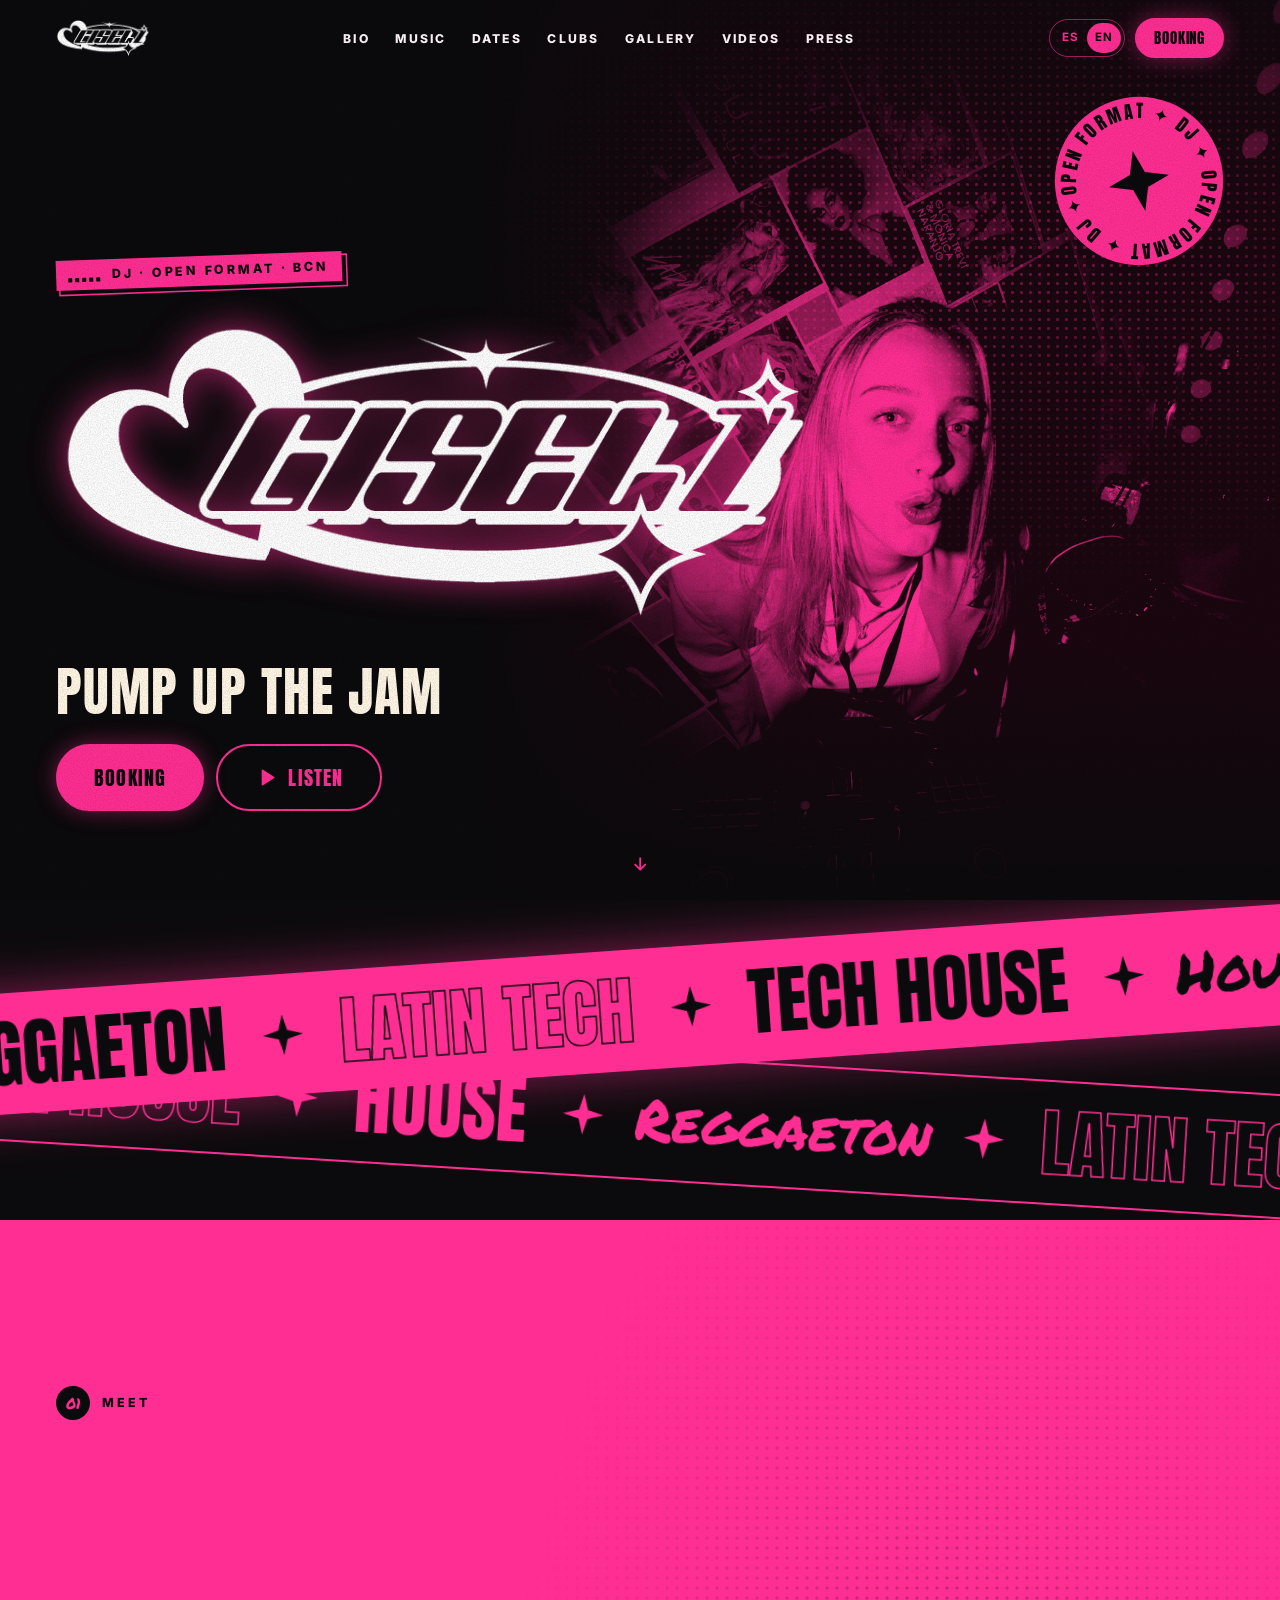
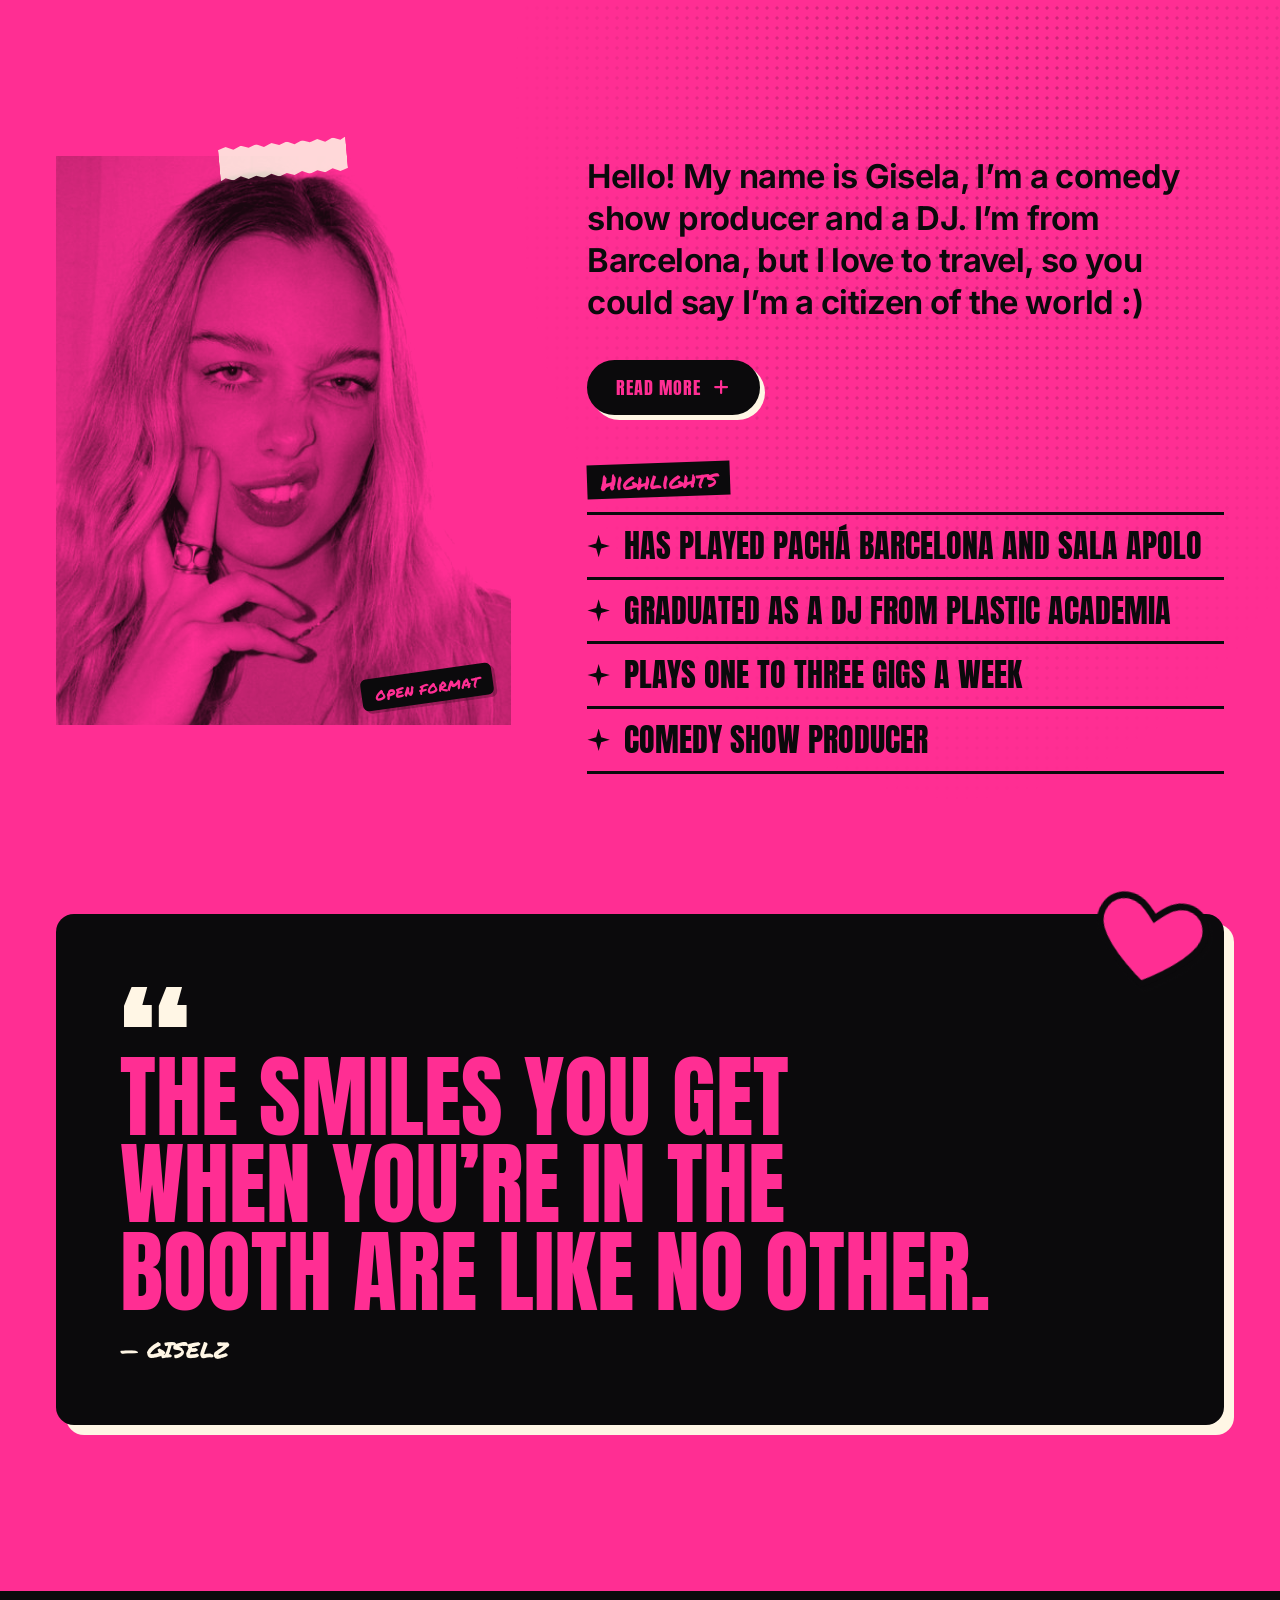
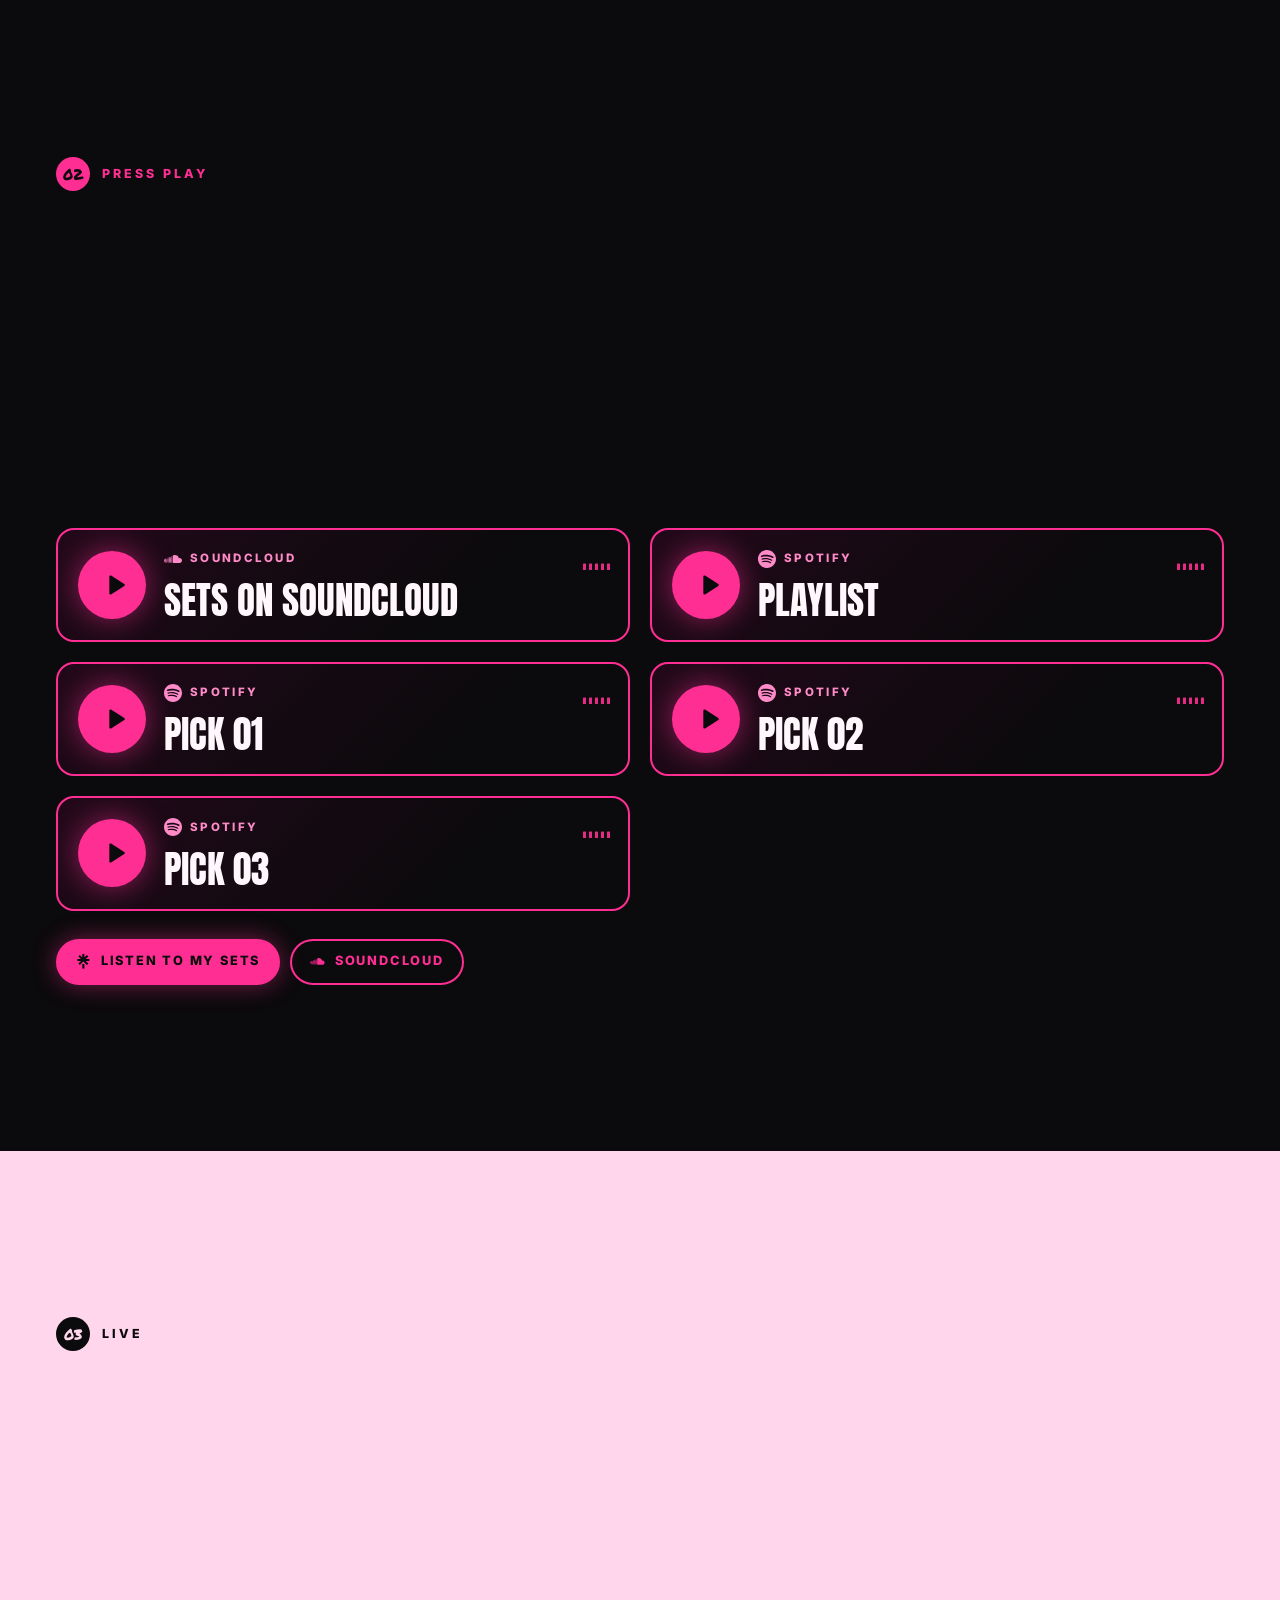
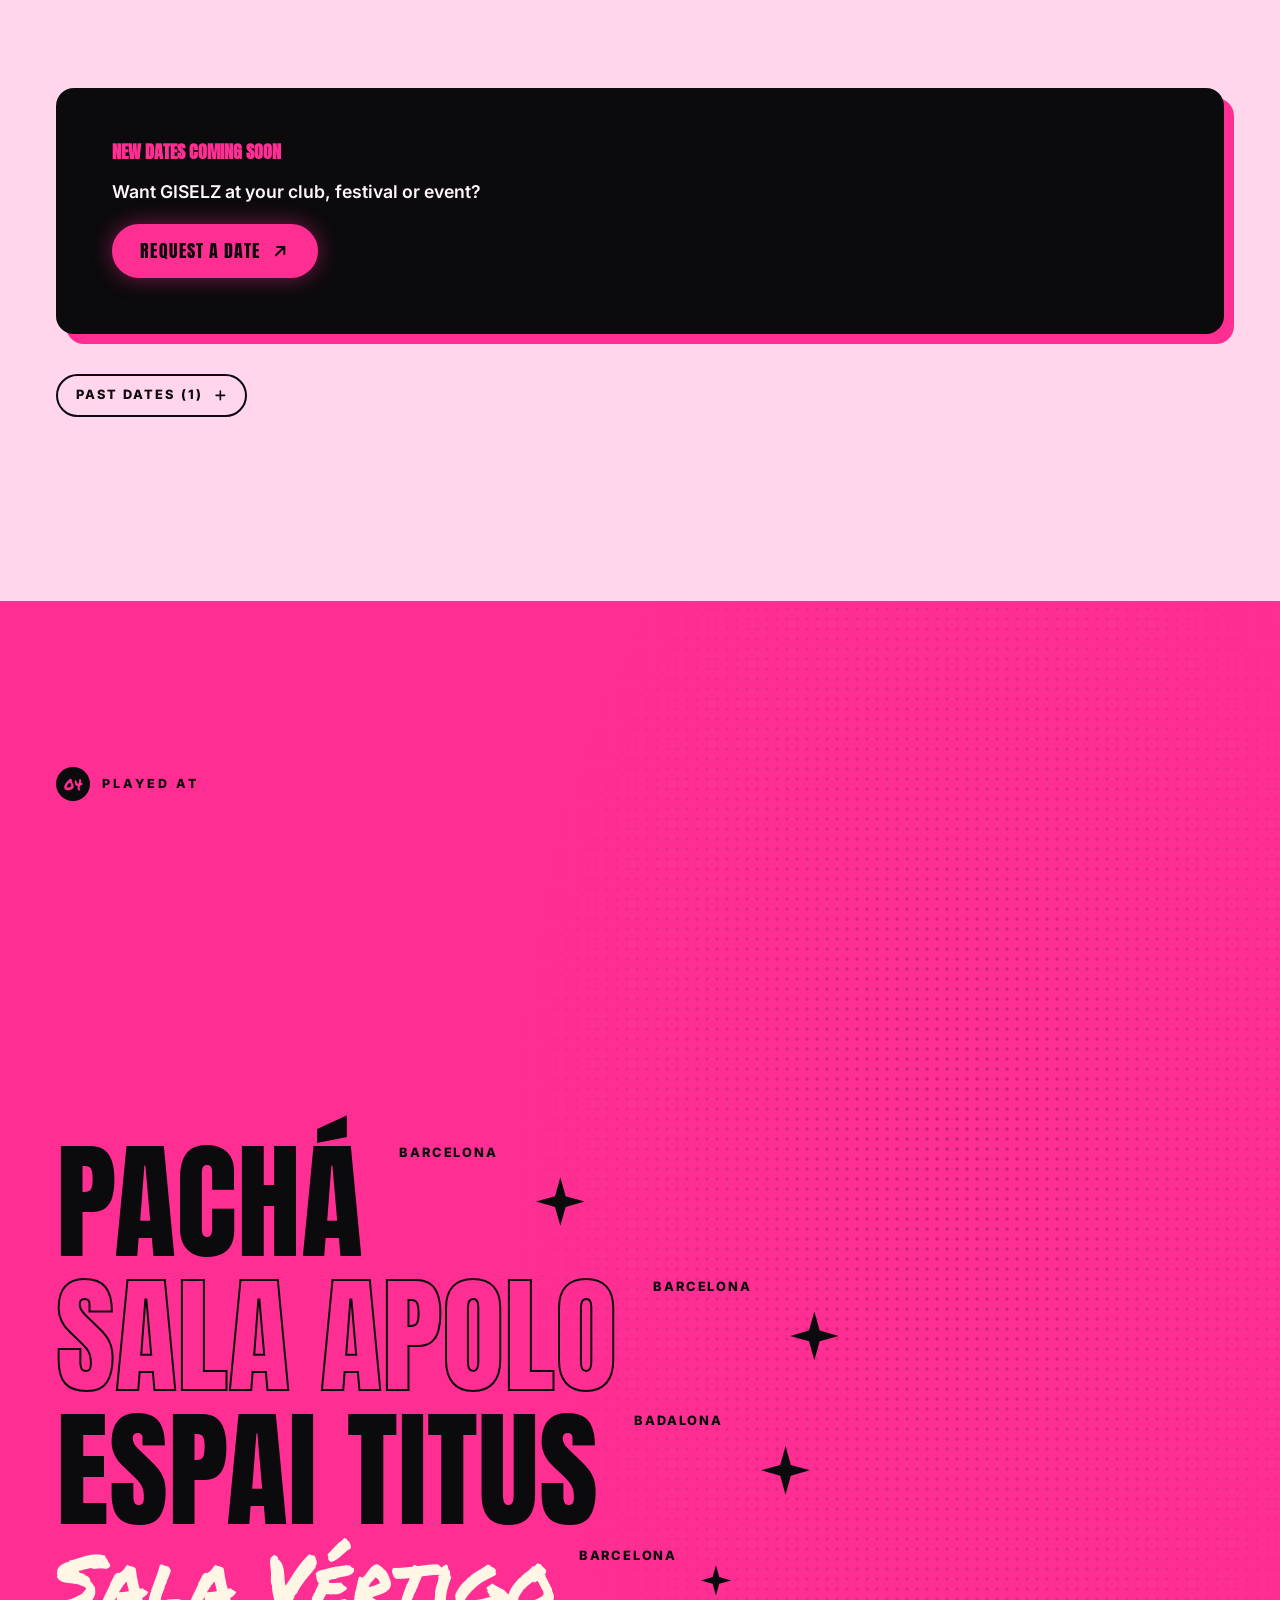
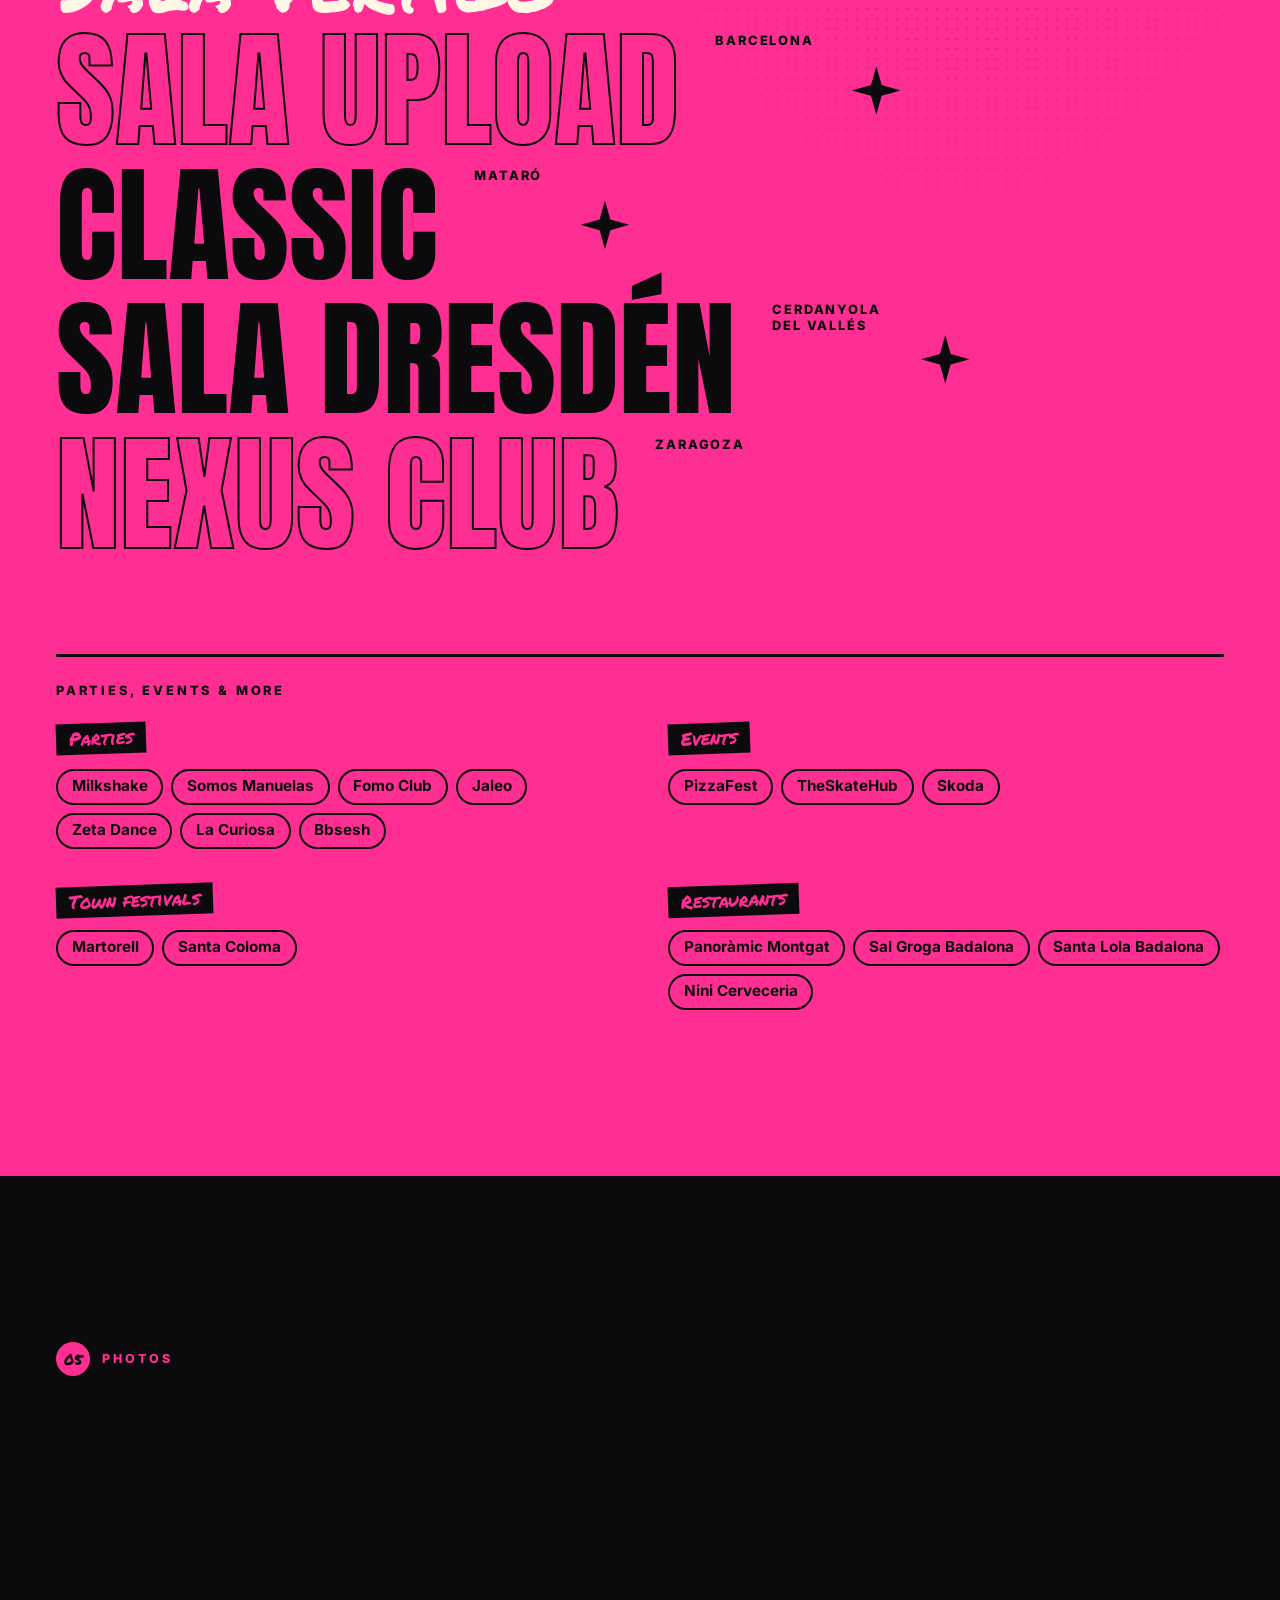
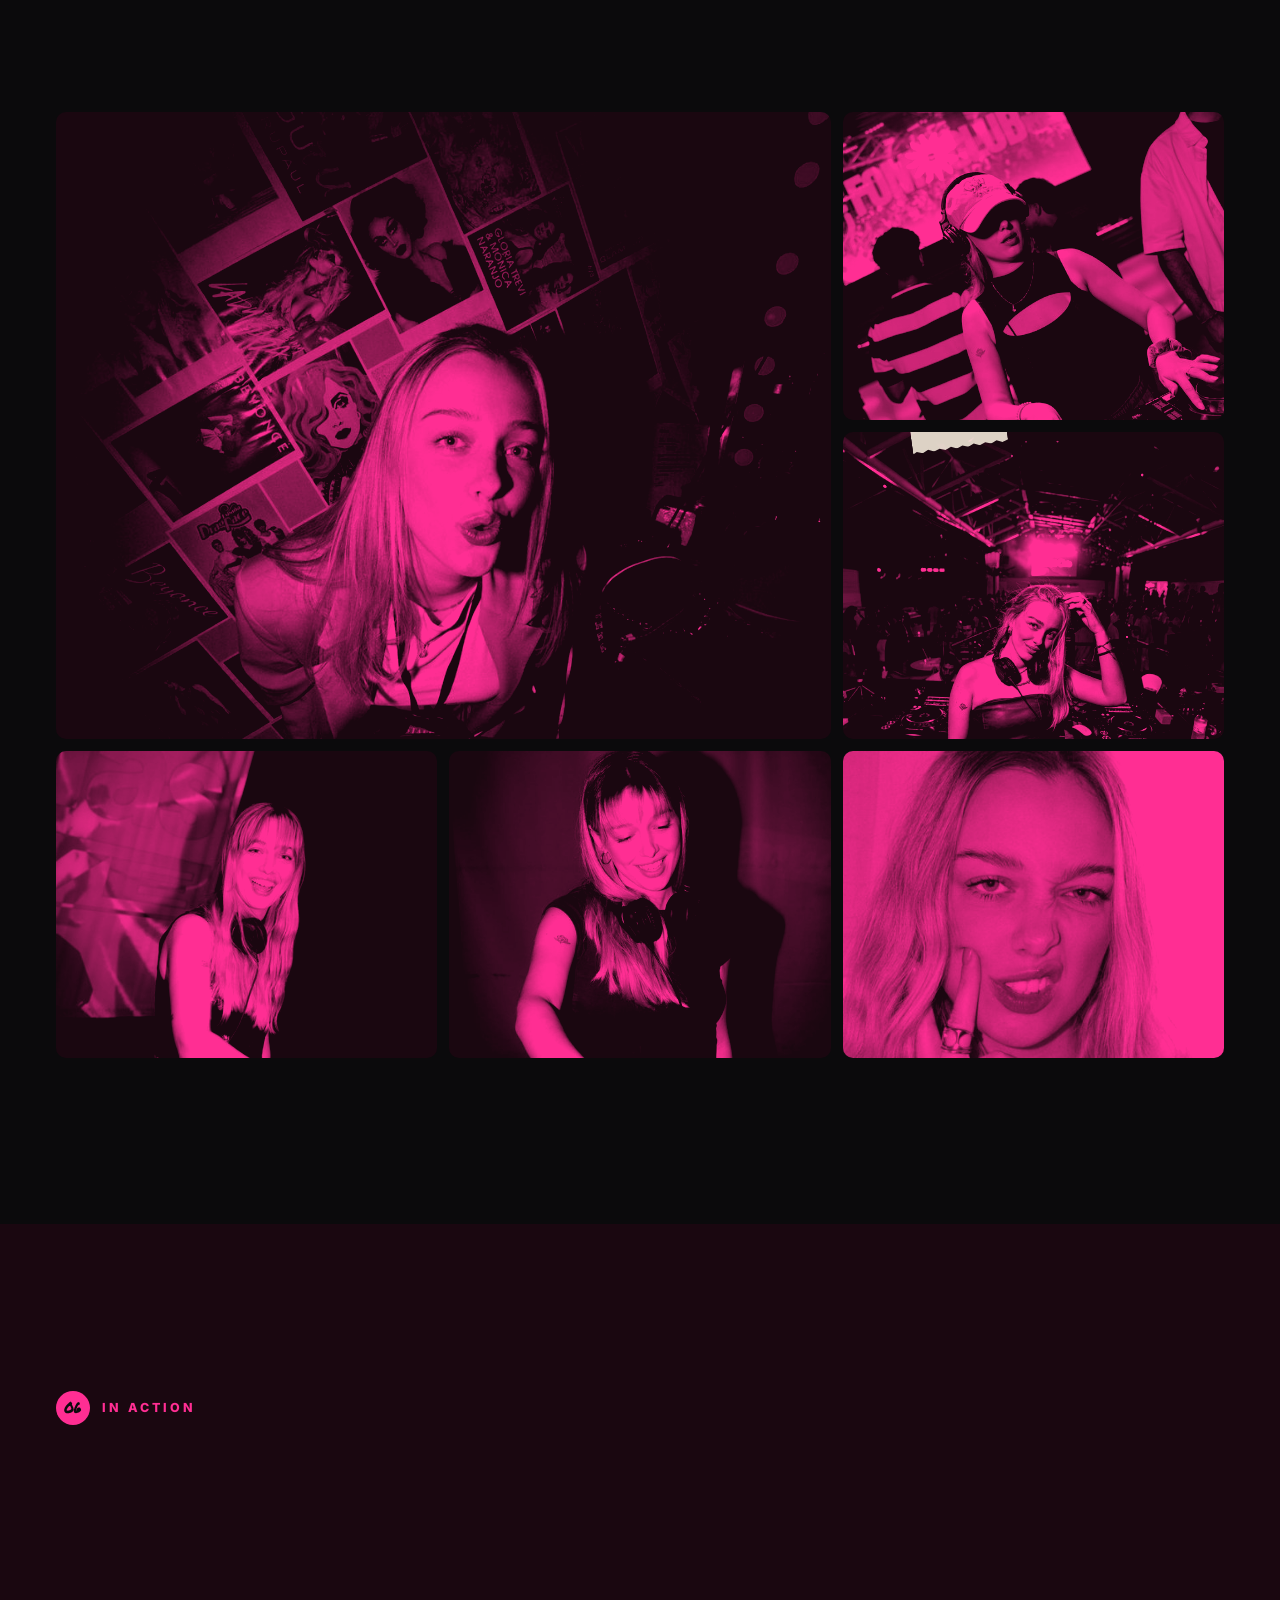
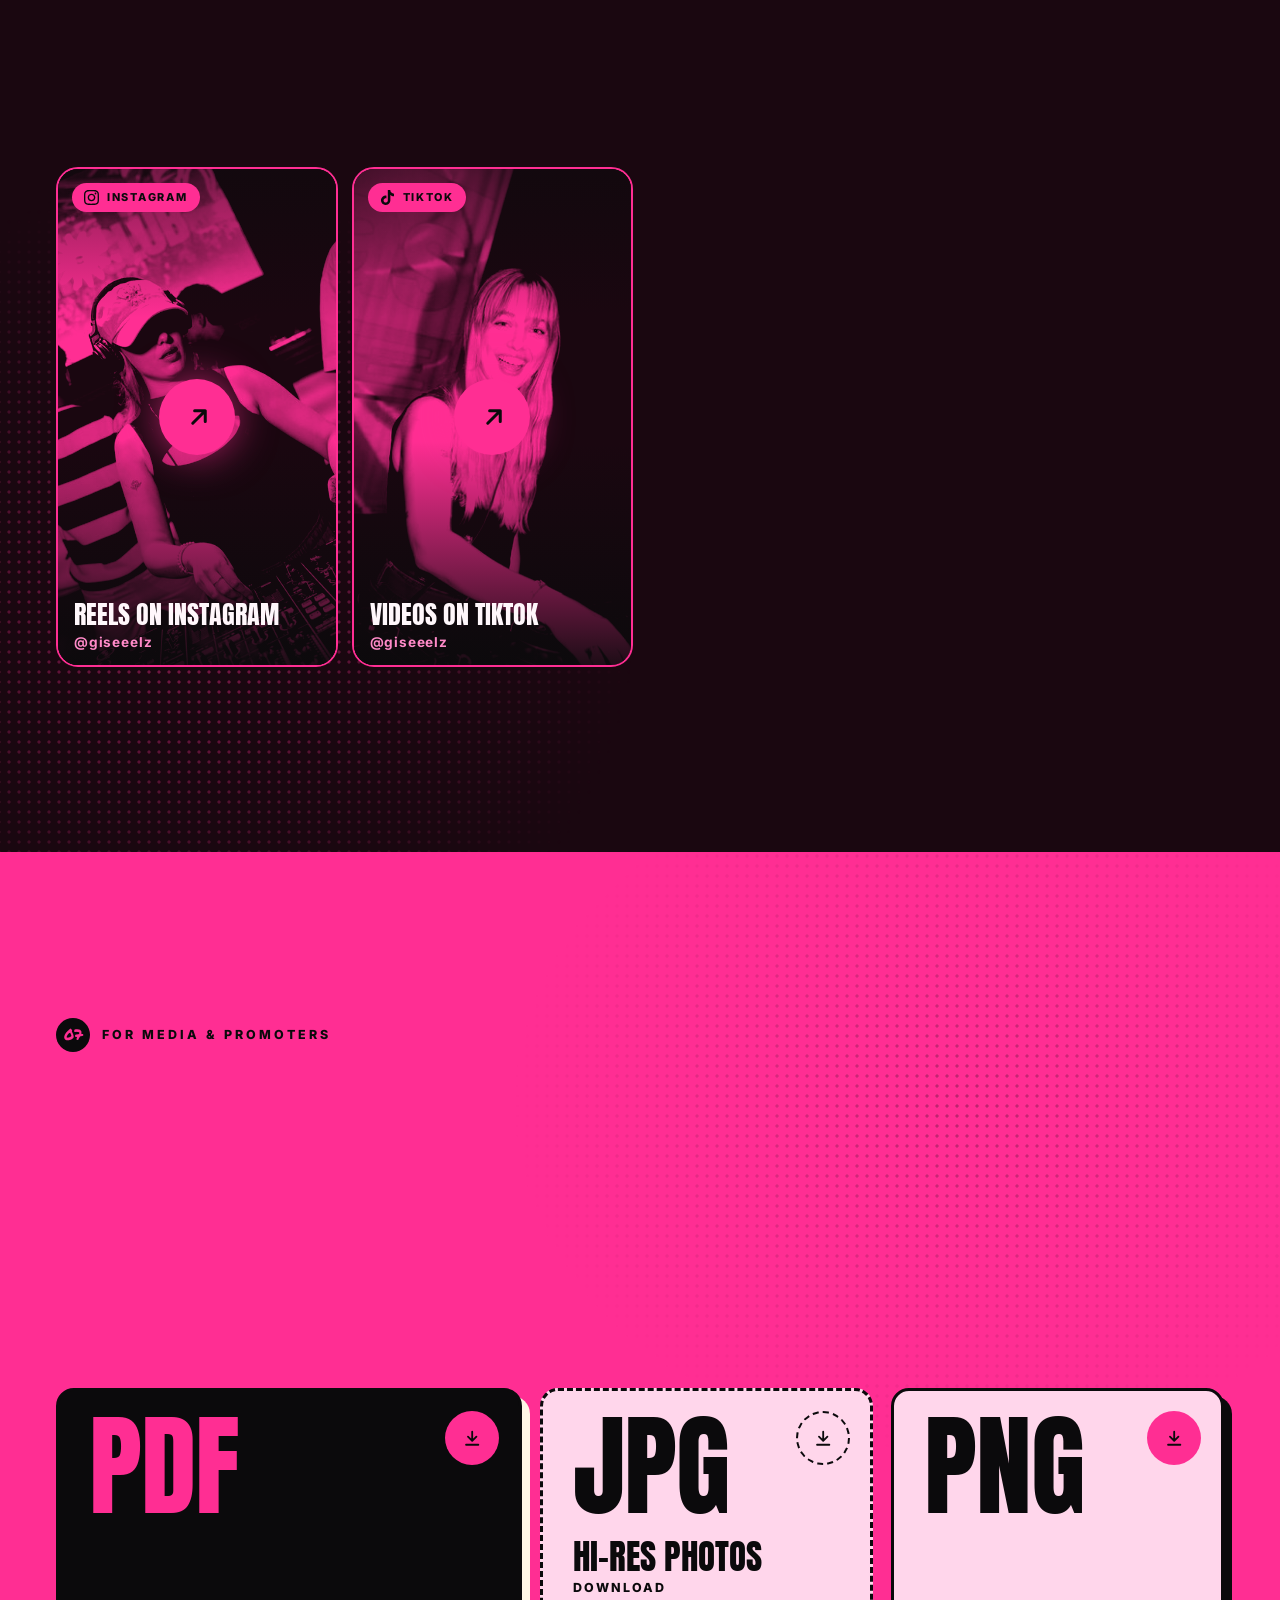
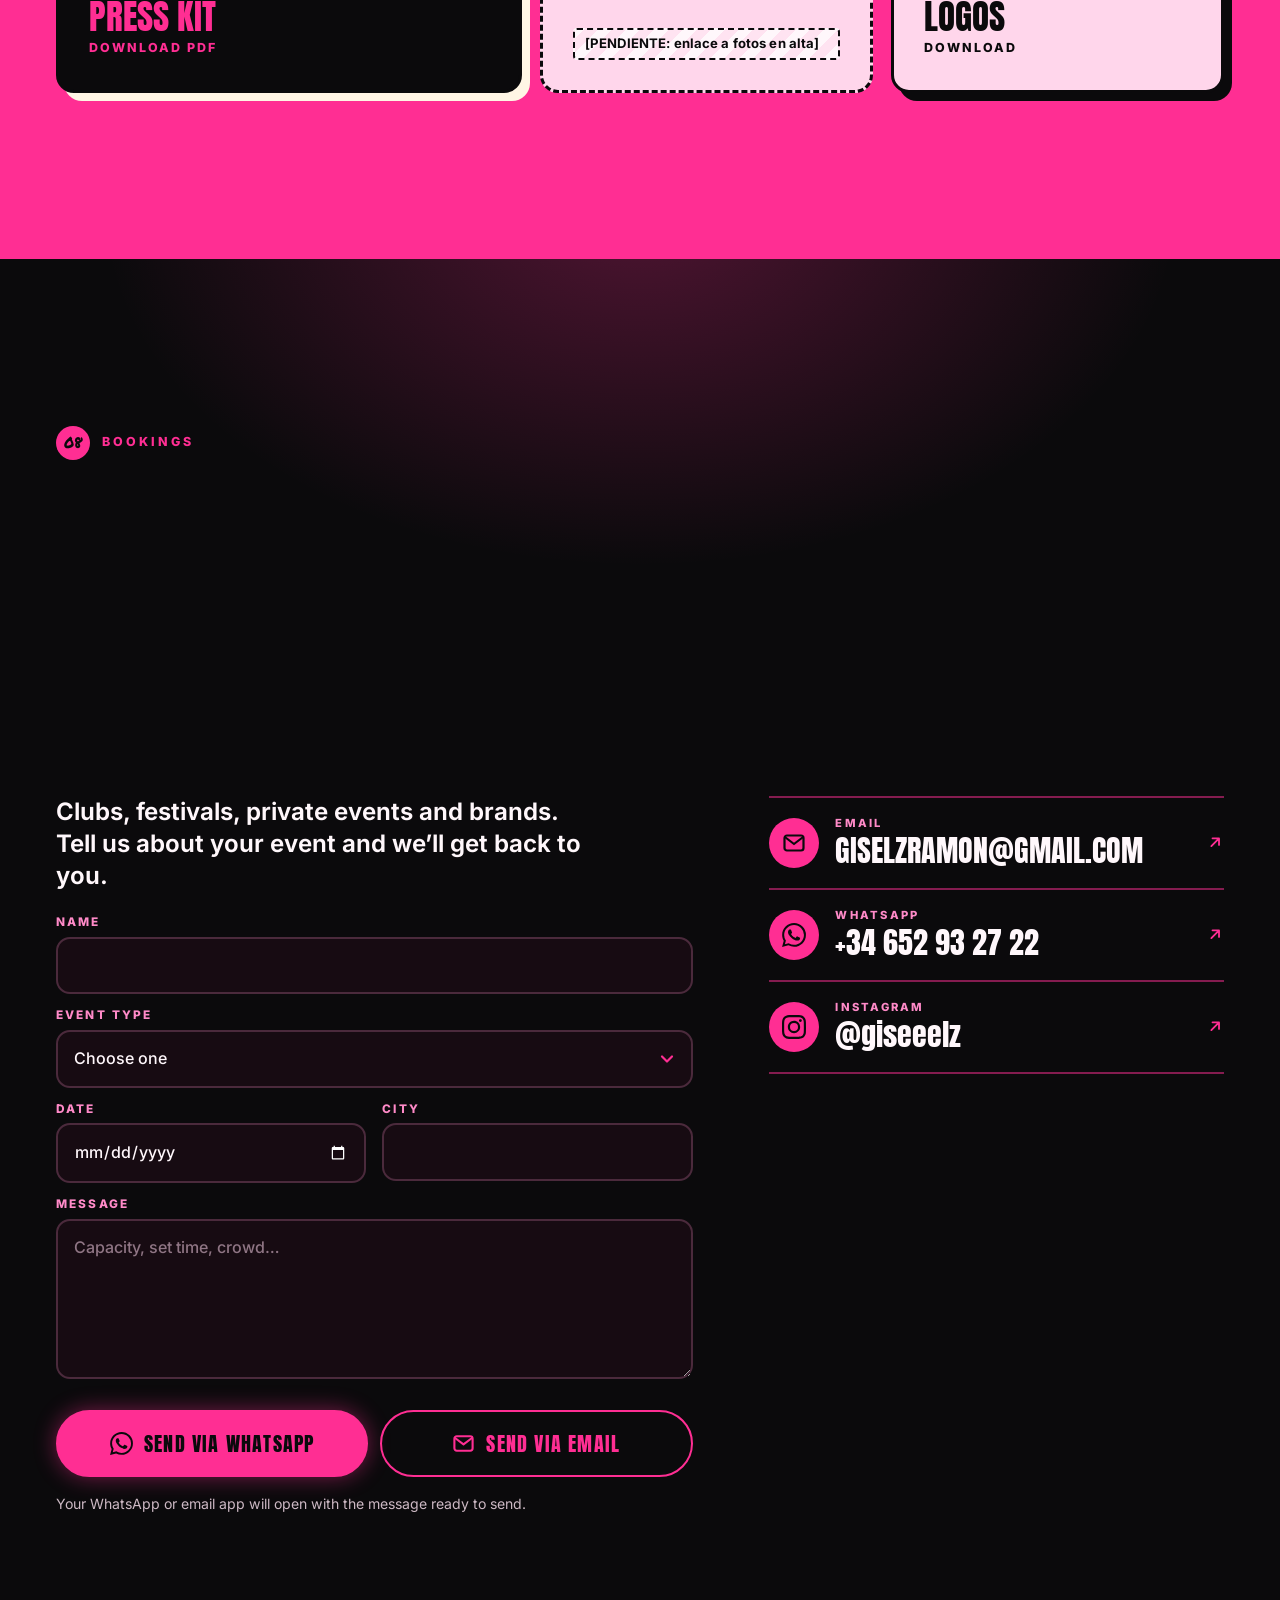
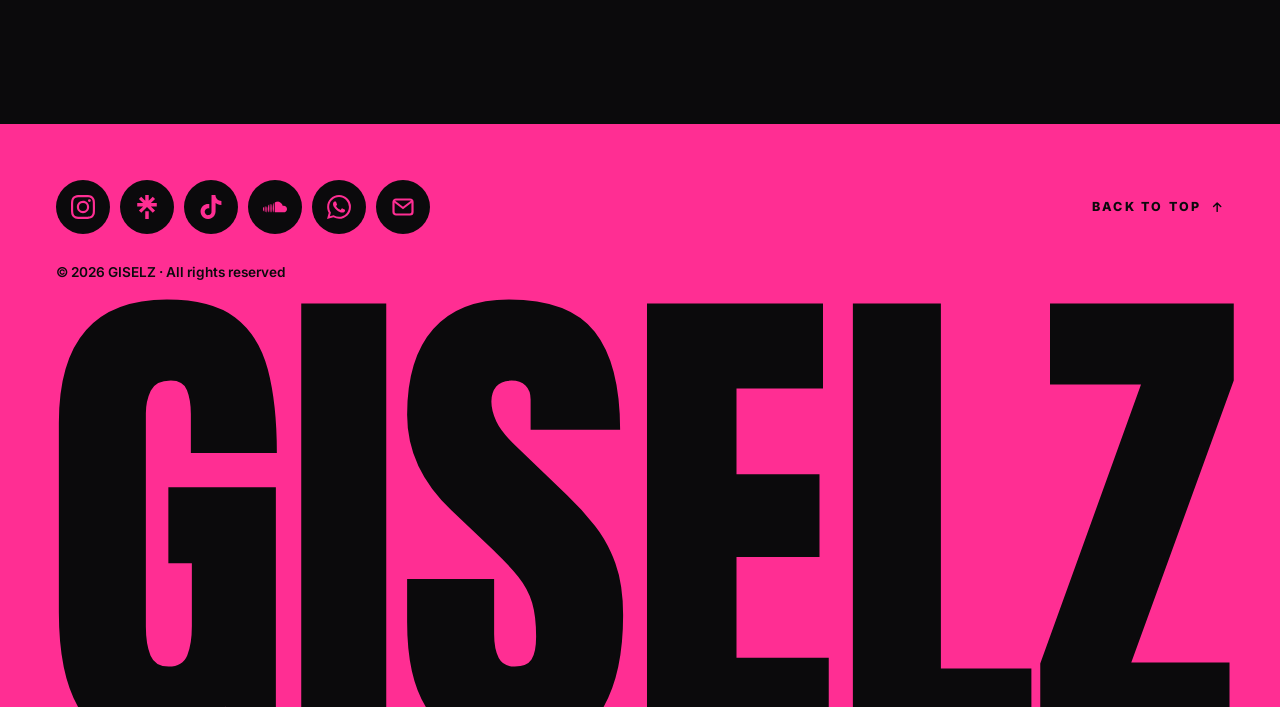
==== index.html @ 7acb22f8 "Add Vive Fomo date, SoundCloud, TikTok and Instagram/TikTok video cards First upcoming date (11 Oct," ====
<!doctype html>
<html lang="es" class="no-js">
<head>
  <meta charset="utf-8">
  <meta name="viewport" content="width=device-width, initial-scale=1, viewport-fit=cover">

  <!-- SEO · si cambias de dominio, cambia también estas direcciones (canonical, og:url, og:image, twitter:image y la ficha de abajo) -->
  <title>GISELZ · DJ Open Format en Barcelona — Web oficial y booking</title>
  <meta name="description" content="Web oficial de GISELZ, DJ open format de Barcelona. Reggaeton, latin tech, tech house y house. Ha pinchado en Pachá Barcelona y Sala Apolo. Fechas, música y booking.">
  <link rel="canonical" href="https://giseelz-web.vercel.app/">
  <meta name="theme-color" content="#0b0a0c">
  <meta name="color-scheme" content="dark">

  <!-- Vista previa al compartir por WhatsApp, Instagram, X, etc. -->
  <meta property="og:type" content="website">
  <meta property="og:site_name" content="GISELZ">
  <meta property="og:locale" content="es_ES">
  <meta property="og:locale:alternate" content="en_GB">
  <meta property="og:title" content="GISELZ · DJ Open Format · Barcelona">
  <meta property="og:description" content="DJ open format de Barcelona. Reggaeton, latin tech, tech house y house. Fechas, música y booking.">
  <meta property="og:url" content="https://giseelz-web.vercel.app/">
  <meta property="og:image" content="https://giseelz-web.vercel.app/assets/img/og-image.jpg">
  <meta property="og:image:width" content="1200">
  <meta property="og:image:height" content="630">
  <meta property="og:image:alt" content="GISELZ, DJ open format">
  <meta name="twitter:card" content="summary_large_image">
  <meta name="twitter:title" content="GISELZ · DJ Open Format · Barcelona">
  <meta name="twitter:description" content="DJ open format de Barcelona. Reggaeton, latin tech, tech house y house. Fechas, música y booking.">
  <meta name="twitter:image" content="https://giseelz-web.vercel.app/assets/img/og-image.jpg">

  <link rel="icon" href="assets/img/favicon.svg" type="image/svg+xml">
  <link rel="icon" href="assets/img/favicon-32.png" sizes="32x32" type="image/png">
  <link rel="apple-touch-icon" href="assets/img/apple-touch-icon.png">

  <link rel="preload" href="assets/fonts/anton.woff2" as="font" type="font/woff2" crossorigin>
  <link rel="preload" href="assets/fonts/inter-var.woff2" as="font" type="font/woff2" crossorigin>
  <link rel="stylesheet" href="assets/css/styles.css">

  <script>
    document.documentElement.className = 'js';
    // Si hay un error de escritura en datos.js, lo guardamos para avisar en pantalla.
    window.addEventListener('error', function (e) {
      if ((e.filename || '').indexOf('datos.js') > -1) window.__datosError = 'línea ' + e.lineno + ': ' + e.message;
    });
  </script>
  <script src="assets/js/datos.js" defer></script>
  <script src="assets/js/main.js" defer></script>

  <script type="application/ld+json">
  {
    "@context": "https://schema.org",
    "@type": "Person",
    "name": "GISELZ",
    "jobTitle": "DJ",
    "description": "DJ open format de Barcelona: reggaeton, latin tech, tech house y house.",
    "homeLocation": { "@type": "City", "name": "Barcelona" },
    "url": "https://giseelz-web.vercel.app/",
    "image": "https://giseelz-web.vercel.app/assets/img/og-image.jpg",
    "sameAs": ["https://www.instagram.com/giseeelz/", "https://www.tiktok.com/@giseeelz", "https://soundcloud.com/giselz", "https://linktr.ee/gislz"]
  }
  </script>
</head>
<body>

  <!-- Iconos (se reutilizan en toda la página) -->
  <svg width="0" height="0" style="position:absolute" aria-hidden="true" focusable="false">
    <symbol id="i-instagram" viewBox="0 0 24 24" fill="currentColor"><path d="M7.0301.084c-1.2768.0602-2.1487.264-2.911.5634-.7888.3075-1.4575.72-2.1228 1.3877-.6652.6677-1.075 1.3368-1.3802 2.127-.2954.7638-.4956 1.6365-.552 2.914-.0564 1.2775-.0689 1.6882-.0626 4.947.0062 3.2586.0206 3.6671.0825 4.9473.061 1.2765.264 2.1482.5635 2.9107.308.7889.72 1.4573 1.388 2.1228.6679.6655 1.3365 1.0743 2.1285 1.38.7632.295 1.6361.4961 2.9134.552 1.2773.056 1.6884.069 4.9462.0627 3.2578-.0062 3.668-.0207 4.9478-.0814 1.28-.0607 2.147-.2652 2.9098-.5633.7889-.3086 1.4578-.72 2.1228-1.3881.665-.6682 1.0745-1.3378 1.3795-2.1284.2957-.7632.4966-1.636.552-2.9124.056-1.2809.0692-1.6898.063-4.948-.0063-3.2583-.021-3.6668-.0817-4.9465-.0607-1.2797-.264-2.1487-.5633-2.9117-.3084-.7889-.72-1.4568-1.3876-2.1228C21.2982 1.33 20.628.9208 19.8378.6165 19.074.321 18.2017.1197 16.9244.0645 15.6471.0093 15.236-.005 11.977.0014 8.718.0076 8.31.0215 7.0301.0839m.1402 21.6932c-1.17-.0509-1.8053-.2453-2.2287-.408-.5606-.216-.96-.4771-1.3819-.895-.422-.4178-.6811-.8186-.9-1.378-.1644-.4234-.3624-1.058-.4171-2.228-.0595-1.2645-.072-1.6442-.079-4.848-.007-3.2037.0053-3.583.0607-4.848.05-1.169.2456-1.805.408-2.2282.216-.5613.4762-.96.895-1.3816.4188-.4217.8184-.6814 1.3783-.9003.423-.1651 1.0575-.3614 2.227-.4171 1.2655-.06 1.6447-.072 4.848-.079 3.2033-.007 3.5835.005 4.8495.0608 1.169.0508 1.8053.2445 2.228.408.5608.216.96.4754 1.3816.895.4217.4194.6816.8176.9005 1.3787.1653.4217.3617 1.056.4169 2.2263.0602 1.2655.0739 1.645.0796 4.848.0058 3.203-.0055 3.5834-.061 4.848-.051 1.17-.245 1.8055-.408 2.2294-.216.5604-.4763.96-.8954 1.3814-.419.4215-.8181.6811-1.3783.9-.4224.1649-1.0577.3617-2.2262.4174-1.2656.0595-1.6448.072-4.8493.079-3.2045.007-3.5825-.006-4.848-.0608M16.953 5.5864A1.44 1.44 0 1 0 18.39 4.144a1.44 1.44 0 0 0-1.437 1.4424M5.8385 12.012c.0067 3.4032 2.7706 6.1557 6.173 6.1493 3.4026-.0065 6.157-2.7701 6.1506-6.1733-.0065-3.4032-2.771-6.1565-6.174-6.1498-3.403.0067-6.156 2.771-6.1496 6.1738M8 12.0077a4 4 0 1 1 4.008 3.9921A3.9996 3.9996 0 0 1 8 12.0077"/></symbol>
    <symbol id="i-tiktok" viewBox="0 0 24 24" fill="currentColor"><path d="M12.525.02c1.31-.02 2.61-.01 3.91-.02.08 1.53.63 3.09 1.75 4.17 1.12 1.11 2.7 1.62 4.24 1.79v4.03c-1.44-.05-2.89-.35-4.2-.97-.57-.26-1.1-.59-1.62-.93-.01 2.92.01 5.84-.02 8.75-.08 1.4-.54 2.79-1.35 3.94-1.31 1.92-3.58 3.17-5.91 3.21-1.43.08-2.86-.31-4.08-1.03-2.02-1.19-3.44-3.37-3.65-5.71-.02-.5-.03-1-.01-1.49.18-1.9 1.12-3.72 2.58-4.96 1.66-1.44 3.98-2.13 6.15-1.72.02 1.48-.04 2.96-.04 4.44-.99-.32-2.15-.23-3.02.37-.63.41-1.11 1.04-1.36 1.75-.21.51-.15 1.07-.14 1.61.24 1.64 1.82 3.02 3.5 2.87 1.12-.01 2.19-.66 2.77-1.61.19-.33.4-.67.41-1.06.1-1.79.06-3.57.07-5.36.01-4.03-.01-8.05.02-12.07z"/></symbol>
    <symbol id="i-soundcloud" viewBox="0 0 24 24" fill="currentColor"><path d="M23.999 14.165c-.052 1.796-1.612 3.169-3.4 3.169h-8.18a.68.68 0 0 1-.675-.683V7.862a.747.747 0 0 1 .452-.724s.75-.513 2.333-.513a5.364 5.364 0 0 1 2.763.755 5.433 5.433 0 0 1 2.57 3.54c.282-.08.574-.121.868-.12.884 0 1.73.358 2.347.992s.948 1.49.922 2.373ZM10.721 8.421c.247 2.98.427 5.697 0 8.672a.264.264 0 0 1-.53 0c-.395-2.946-.22-5.718 0-8.672a.264.264 0 0 1 .53 0ZM9.072 9.448c.285 2.659.37 4.986-.006 7.655a.277.277 0 0 1-.55 0c-.331-2.63-.256-5.02 0-7.655a.277.277 0 0 1 .556 0Zm-1.663-.257c.27 2.726.39 5.171 0 7.904a.266.266 0 0 1-.532 0c-.38-2.69-.257-5.21 0-7.904a.266.266 0 0 1 .532 0Zm-1.647.77a26.108 26.108 0 0 1-.008 7.147.272.272 0 0 1-.542 0 27.955 27.955 0 0 1 0-7.147.275.275 0 0 1 .55 0Zm-1.67 1.769c.421 1.865.228 3.5-.029 5.388a.257.257 0 0 1-.514 0c-.21-1.858-.398-3.549 0-5.389a.272.272 0 0 1 .543 0Zm-1.655-.273c.388 1.897.26 3.508-.01 5.412-.026.28-.514.283-.54 0-.244-1.878-.347-3.54-.01-5.412a.283.283 0 0 1 .56 0Zm-1.668.911c.4 1.268.257 2.292-.026 3.572a.257.257 0 0 1-.514 0c-.241-1.262-.354-2.312-.023-3.572a.283.283 0 0 1 .563 0Z"/></symbol>
    <symbol id="i-mixcloud" viewBox="0 0 24 24" fill="currentColor"><path d="M2.462 8.596l1.372 6.49h.319l1.372-6.49h2.462v6.808H6.742v-5.68l.232-.81h-.402l-1.43 6.49H2.854l-1.44-6.49h-.391l.222.81v5.68H0V8.596zM24 8.63v1.429L21.257 12 24 13.941v1.43l-3.235-2.329h-.348l-3.226 2.329v-1.43l2.734-1.94-2.733-1.942V8.63l3.225 2.338h.348zm-7.869 2.75v1.24H9.304v-1.24z"/></symbol>
    <symbol id="i-spotify" viewBox="0 0 24 24" fill="currentColor"><path d="M12 0C5.4 0 0 5.4 0 12s5.4 12 12 12 12-5.4 12-12S18.66 0 12 0zm5.521 17.34c-.24.359-.66.48-1.021.24-2.82-1.74-6.36-2.101-10.561-1.141-.418.122-.779-.179-.899-.539-.12-.421.18-.78.54-.9 4.56-1.021 8.52-.6 11.64 1.32.42.18.479.659.301 1.02zm1.44-3.3c-.301.42-.841.6-1.262.3-3.239-1.98-8.159-2.58-11.939-1.38-.479.12-1.02-.12-1.14-.6-.12-.48.12-1.021.6-1.141C9.6 9.9 15 10.561 18.72 12.84c.361.181.54.78.241 1.2zm.12-3.36C15.24 8.4 8.82 8.16 5.16 9.301c-.6.179-1.2-.181-1.38-.721-.18-.601.18-1.2.72-1.381 4.26-1.26 11.28-1.02 15.721 1.621.539.3.719 1.02.419 1.56-.299.421-1.02.599-1.559.3z"/></symbol>
    <symbol id="i-youtube" viewBox="0 0 24 24" fill="currentColor"><path d="M23.498 6.186a3.016 3.016 0 0 0-2.122-2.136C19.505 3.545 12 3.545 12 3.545s-7.505 0-9.377.505A3.017 3.017 0 0 0 .502 6.186C0 8.07 0 12 0 12s0 3.93.502 5.814a3.016 3.016 0 0 0 2.122 2.136c1.871.505 9.376.505 9.376.505s7.505 0 9.377-.505a3.015 3.015 0 0 0 2.122-2.136C24 15.93 24 12 24 12s0-3.93-.502-5.814zM9.545 15.568V8.432L15.818 12l-6.273 3.568z"/></symbol>
    <symbol id="i-whatsapp" viewBox="0 0 24 24" fill="currentColor"><path d="M17.472 14.382c-.297-.149-1.758-.867-2.03-.967-.273-.099-.471-.148-.67.15-.197.297-.767.966-.94 1.164-.173.199-.347.223-.644.075-.297-.15-1.255-.463-2.39-1.475-.883-.788-1.48-1.761-1.653-2.059-.173-.297-.018-.458.13-.606.134-.133.298-.347.446-.52.149-.174.198-.298.298-.497.099-.198.05-.371-.025-.52-.075-.149-.669-1.612-.916-2.207-.242-.579-.487-.5-.669-.51-.173-.008-.371-.01-.57-.01-.198 0-.52.074-.792.372-.272.297-1.04 1.016-1.04 2.479 0 1.462 1.065 2.875 1.213 3.074.149.198 2.096 3.2 5.077 4.487.709.306 1.262.489 1.694.625.712.227 1.36.195 1.871.118.571-.085 1.758-.719 2.006-1.413.248-.694.248-1.289.173-1.413-.074-.124-.272-.198-.57-.347m-5.421 7.403h-.004a9.87 9.87 0 01-5.031-1.378l-.361-.214-3.741.982.998-3.648-.235-.374a9.86 9.86 0 01-1.51-5.26c.001-5.45 4.436-9.884 9.888-9.884 2.64 0 5.122 1.03 6.988 2.898a9.825 9.825 0 012.893 6.994c-.003 5.45-4.437 9.884-9.885 9.884m8.413-18.297A11.815 11.815 0 0012.05 0C5.495 0 .16 5.335.157 11.892c0 2.096.547 4.142 1.588 5.945L.057 24l6.305-1.654a11.882 11.882 0 005.683 1.448h.005c6.554 0 11.89-5.335 11.893-11.893a11.821 11.821 0 00-3.48-8.413Z"/></symbol>
    <symbol id="i-linktree" viewBox="0 0 24 24" fill="currentColor"><path d="m13.73635 5.85251 4.00467-4.11665 2.3248 2.3808-4.20064 4.00466h5.9085v3.30473h-5.9365l4.22865 4.10766-2.3248 2.3338L12.0005 12.099l-5.74052 5.76852-2.3248-2.3248 4.22864-4.10766h-5.9375V8.12132h5.9085L3.93417 4.11666l2.3248-2.3808 4.00468 4.11665V0h3.4727zm-3.4727 10.30614h3.4727V24h-3.4727z"/></symbol>
    <symbol id="i-mail" viewBox="0 0 24 24" fill="none" stroke="currentColor" stroke-width="2.2" stroke-linecap="round" stroke-linejoin="round"><rect x="2.5" y="4.5" width="19" height="15" rx="2.5"/><path d="m3.5 6.5 8.5 6.5 8.5-6.5"/></symbol>
    <symbol id="i-play" viewBox="0 0 24 24" fill="currentColor"><path d="M8 4.8v14.4a1 1 0 0 0 1.5.86l11.3-7.2a1 1 0 0 0 0-1.72L9.5 3.94A1 1 0 0 0 8 4.8Z"/></symbol>
    <symbol id="i-arrow" viewBox="0 0 24 24" fill="none" stroke="currentColor" stroke-width="2.4" stroke-linecap="round" stroke-linejoin="round"><path d="M7 17 17 7M8.5 7H17v8.5"/></symbol>
    <symbol id="i-down" viewBox="0 0 24 24" fill="none" stroke="currentColor" stroke-width="2.4" stroke-linecap="round" stroke-linejoin="round"><path d="M12 4v15M5.5 12.5 12 19l6.5-6.5"/></symbol>
    <symbol id="i-download" viewBox="0 0 24 24" fill="none" stroke="currentColor" stroke-width="2.4" stroke-linecap="round" stroke-linejoin="round"><path d="M12 3.5v11.5M6.5 10l5.5 5.5 5.5-5.5M4 20.5h16"/></symbol>
    <symbol id="i-close" viewBox="0 0 24 24" fill="none" stroke="currentColor" stroke-width="2.6" stroke-linecap="round"><path d="M6 6l12 12M18 6 6 18"/></symbol>
    <symbol id="i-prev" viewBox="0 0 24 24" fill="none" stroke="currentColor" stroke-width="2.6" stroke-linecap="round" stroke-linejoin="round"><path d="M15 5l-7 7 7 7"/></symbol>
    <symbol id="i-next" viewBox="0 0 24 24" fill="none" stroke="currentColor" stroke-width="2.6" stroke-linecap="round" stroke-linejoin="round"><path d="M9 5l7 7-7 7"/></symbol>
    <symbol id="i-plus" viewBox="0 0 24 24" fill="none" stroke="currentColor" stroke-width="2.6" stroke-linecap="round"><path d="M12 5v14M5 12h14"/></symbol>
  </svg>

  <a class="skip" href="#bio" data-i18n="skip">Saltar al contenido</a>
  <div class="grain" aria-hidden="true"></div>

  <!-- ============ CABECERA ============ -->
  <header class="site-head">
    <a class="brand" href="#inicio" aria-label="GISELZ">
      <img src="assets/img/logo-giselz.png" alt="" width="94" height="38">
      <span class="brand__text">GISELZ</span>
    </a>

    <nav class="nav-desk" aria-label="Principal">
      <ul>
        <li><a href="#bio" data-i18n="nav.bio">Bio</a></li>
        <li><a href="#musica" data-i18n="nav.musica">Música</a></li>
        <li><a href="#fechas" data-i18n="nav.fechas">Fechas</a></li>
        <li><a href="#clubs" data-i18n="nav.clubs">Clubs</a></li>
        <li><a href="#galeria" data-i18n="nav.galeria">Galería</a></li>
        <li><a href="#videos" data-i18n="nav.videos">Vídeos</a></li>
        <li><a href="#press" data-i18n="nav.press">Press</a></li>
      </ul>
    </nav>

    <div class="head-actions">
      <div class="lang" role="group" aria-label="Idioma / Language">
        <button type="button" data-lang="es" aria-pressed="true">ES</button>
        <button type="button" data-lang="en" aria-pressed="false">EN</button>
      </div>
      <a class="btn btn--pink btn--sm" href="#booking" data-i18n="nav.booking">Booking</a>
      <button class="burger" type="button" aria-controls="menu" aria-expanded="false" aria-label="Abrir menú">
        <span></span><span></span>
      </button>
    </div>
  </header>

  <!-- Menú a pantalla completa (móvil) -->
  <div class="menu" id="menu">
    <nav aria-label="Menú">
      <ol>
        <li><a href="#bio" data-i18n="nav.bio">Bio</a></li>
        <li><a href="#musica" data-i18n="nav.musica">Música</a></li>
        <li><a href="#fechas" data-i18n="nav.fechas">Fechas</a></li>
        <li><a href="#clubs" data-i18n="nav.clubs">Clubs</a></li>
        <li><a href="#galeria" data-i18n="nav.galeria">Galería</a></li>
        <li><a href="#videos" data-i18n="nav.videos">Vídeos</a></li>
        <li><a href="#press" data-i18n="nav.press">Press</a></li>
        <li><a href="#booking" data-i18n="nav.booking">Booking</a></li>
      </ol>
    </nav>
    <div class="menu__socials socials" data-socials></div>
  </div>

  <main id="main">

    <!-- ============ 1. HERO ============ -->
    <!-- La foto y el logo se cambian en assets/js/datos.js. Para que la portada cargue lo más rápido
         posible, lo ideal es sustituir los archivos manteniendo el mismo nombre (hero.jpg y logo-giselz.png). -->
    <section class="hero has-photo has-logo" id="inicio" aria-labelledby="hero-title">
      <div class="hero__media" aria-hidden="true">
        <div class="hero__photo duo"><img src="assets/img/hero.jpg" alt="" width="1080" height="1620" fetchpriority="high"></div>
        <span class="hero__glow"></span>
        <span class="hero__dots"></span>
        <span class="hero__ghost">Open<br>Format</span>
      </div>

      <svg class="sticker-spin" viewBox="0 0 200 200" aria-hidden="true">
        <defs><path id="spin-path" d="M100 100m-74 0a74 74 0 1 1 148 0a74 74 0 1 1-148 0"/></defs>
        <circle cx="100" cy="100" r="99" class="sticker-spin__bg"/>
        <g class="sticker-spin__ring">
          <text textLength="462" lengthAdjust="spacing"><textPath href="#spin-path">OPEN FORMAT ✦ DJ ✦ OPEN FORMAT ✦ DJ ✦</textPath></text>
        </g>
        <path class="sticker-spin__star" d="M100 64l9 27 27 9-27 9-9 27-9-27-27-9 27-9z"/>
      </svg>

      <div class="hero__content wrap">
        <p class="hero__kicker">
          <span class="eq" aria-hidden="true"><i></i><i></i><i></i><i></i><i></i></span>
          <span data-i18n="hero.kicker">DJ · Open format · BCN</span>
        </p>
        <h1 class="hero__title" id="hero-title">
          <img class="hero__logo" src="assets/img/logo-giselz.png" alt="" width="778" height="316">
          <span class="hero__name" data-text="GISELZ">GISELZ</span>
        </h1>
        <p class="hero__claim" id="hero-claim">Todos los estilos. Una sola pista.</p>
        <div class="hero__ctas">
          <a class="btn btn--pink btn--lg" href="#booking" data-i18n="nav.booking">Booking</a>
          <a class="btn btn--outline btn--lg" href="#musica">
            <svg class="icon" aria-hidden="true"><use href="#i-play"/></svg>
            <span data-i18n="hero.listen">Escuchar</span>
          </a>
        </div>
      </div>

      <a class="hero__down" href="#bio" data-i18n-attr="aria-label:hero.down" aria-label="Bajar a la bio">
        <svg class="icon" aria-hidden="true"><use href="#i-down"/></svg>
      </a>
    </section>

    <!-- ============ 2. MARQUESINA DE ESTILOS ============ -->
    <div class="tapes">
      <p class="sr-only" id="genres-sr"></p>
      <div class="tape tape--pink" aria-hidden="true"><div class="tape__track" data-marquee="0"></div></div>
      <div class="tape tape--ink" aria-hidden="true"><div class="tape__track tape__track--rev" data-marquee="1"></div></div>
    </div>

    <!-- ============ 3. BIO ============ -->
    <section class="sec sec--pink" id="bio" aria-labelledby="bio-title">
      <div class="wrap">
        <header class="sec-head">
          <p class="kicker"><span class="kicker__num">01</span><span data-i18n="bio.kicker">Quién es</span></p>
          <h2 class="mega reveal" id="bio-title" data-i18n="bio.title" data-text="Bio">Bio</h2>
        </header>

        <div class="bio">
          <figure class="bio__photo reveal" id="bio-photo"></figure>

          <div class="bio__body">
            <p class="bio__lead reveal" id="bio-short"></p>
            <div class="bio__more" id="bio-long" hidden></div>
            <button class="btn btn--ink" type="button" id="bio-toggle" aria-expanded="false" aria-controls="bio-long">
              <span data-i18n="bio.more">Leer más</span>
              <svg class="icon" aria-hidden="true"><use href="#i-plus"/></svg>
            </button>

            <div class="highlights reveal">
              <h3 class="highlights__title" data-i18n="bio.highlights">Highlights</h3>
              <ul class="highlights__list" id="logros"></ul>
            </div>
          </div>
        </div>

        <figure class="quote reveal" id="bio-quote">
          <svg class="quote__heart" viewBox="0 0 24 24" aria-hidden="true"><path d="M12 21s-7.5-4.6-10-9.3C.3 8.4 2 4.5 5.8 4.1 8.1 3.9 9.8 5.2 12 7.6c2.2-2.4 3.9-3.7 6.2-3.5 3.8.4 5.5 4.3 3.8 7.6C19.5 16.4 12 21 12 21Z"/></svg>
          <blockquote class="quote__text"><p id="bio-quote-text"></p></blockquote>
          <figcaption class="quote__by">— GISELZ</figcaption>
        </figure>
      </div>
    </section>

    <!-- ============ 4. MÚSICA ============ -->
    <section class="sec sec--ink" id="musica" aria-labelledby="music-title">
      <div class="wrap">
        <header class="sec-head">
          <p class="kicker"><span class="kicker__num">02</span><span data-i18n="music.kicker">Dale al play</span></p>
          <h2 class="mega reveal" id="music-title" data-i18n="music.title" data-text="Música">Música</h2>
        </header>
        <div class="players" id="players"></div>
        <div class="platforms" id="platforms"></div>
      </div>
    </section>

    <!-- ============ 5. FECHAS ============ -->
    <section class="sec sec--pale" id="fechas" aria-labelledby="dates-title">
      <div class="wrap">
        <header class="sec-head">
          <p class="kicker"><span class="kicker__num">03</span><span data-i18n="dates.kicker">En directo</span></p>
          <h2 class="mega reveal" id="dates-title" data-i18n="dates.title" data-text="Fechas">Fechas</h2>
        </header>
        <div class="gigs" id="gigs"></div>
      </div>
    </section>

    <!-- ============ 6. CLUBS Y EVENTOS ============ -->
    <section class="sec sec--pink" id="clubs" aria-labelledby="clubs-title">
      <div class="wrap">
        <header class="sec-head">
          <p class="kicker"><span class="kicker__num">04</span><span data-i18n="clubs.kicker">Ha pinchado en</span></p>
          <h2 class="mega reveal" id="clubs-title" data-i18n="clubs.title" data-text="Clubs">Clubs</h2>
        </header>
        <ul class="wall" id="wall"></ul>
        <div class="scene" id="scene"></div>
      </div>
    </section>

    <!-- ============ 7. GALERÍA ============ -->
    <section class="sec sec--ink" id="galeria" aria-labelledby="gallery-title">
      <div class="wrap">
        <header class="sec-head">
          <p class="kicker"><span class="kicker__num">05</span><span data-i18n="gallery.kicker">Fotos</span></p>
          <h2 class="mega reveal" id="gallery-title" data-i18n="gallery.title" data-text="Galería">Galería</h2>
        </header>
        <div class="gallery" id="gallery"></div>
      </div>
    </section>

    <!-- ============ 8. VÍDEOS ============ -->
    <section class="sec sec--plum" id="videos" aria-labelledby="videos-title">
      <div class="wrap">
        <header class="sec-head">
          <p class="kicker"><span class="kicker__num">06</span><span data-i18n="videos.kicker">En acción</span></p>
          <h2 class="mega reveal" id="videos-title" data-i18n="videos.title" data-text="Vídeos">Vídeos</h2>
        </header>
        <div class="reels" id="reels"></div>
      </div>
    </section>

    <!-- ============ 9. PRESS ============ -->
    <section class="sec sec--pink" id="press" aria-labelledby="press-title">
      <div class="wrap">
        <header class="sec-head">
          <p class="kicker"><span class="kicker__num">07</span><span data-i18n="press.kicker">Para medios y promotores</span></p>
          <h2 class="mega reveal" id="press-title" data-i18n="press.title" data-text="Press">Press</h2>
        </header>
        <div class="press" id="press-cards"></div>
      </div>
    </section>

    <!-- ============ 10. BOOKING ============ -->
    <section class="sec sec--ink sec--booking" id="booking" aria-labelledby="booking-title">
      <div class="wrap">
        <header class="sec-head">
          <p class="kicker"><span class="kicker__num">08</span><span data-i18n="booking.kicker">Contrataciones</span></p>
          <h2 class="mega mega--neon reveal" id="booking-title" data-i18n="booking.title" data-text="Booking">Booking</h2>
        </header>

        <div class="booking">
          <form class="form reveal" id="booking-form">
            <p class="form__intro" data-i18n="booking.intro">Clubs, festivales, eventos privados y marcas. Cuéntanos tu idea y te respondemos.</p>

            <div class="field">
              <label for="f-nombre" data-i18n="form.name">Nombre</label>
              <input id="f-nombre" name="nombre" type="text" autocomplete="name" required>
            </div>
            <div class="field">
              <label for="f-tipo" data-i18n="form.type">Tipo de evento</label>
              <select id="f-tipo" name="tipo" required>
                <option value="" data-i18n="form.typePick">Elige una opción</option>
                <option value="club" data-i18n="form.type.club">Club</option>
                <option value="festival" data-i18n="form.type.festival">Festival</option>
                <option value="private" data-i18n="form.type.private">Evento privado</option>
                <option value="brand" data-i18n="form.type.brand">Marca / corporativo</option>
                <option value="other" data-i18n="form.type.other">Otro</option>
              </select>
            </div>
            <div class="field-row">
              <div class="field">
                <label for="f-fecha" data-i18n="form.date">Fecha</label>
                <input id="f-fecha" name="fecha" type="date" required>
              </div>
              <div class="field">
                <label for="f-ciudad" data-i18n="form.city">Ciudad</label>
                <input id="f-ciudad" name="ciudad" type="text" autocomplete="address-level2" required>
              </div>
            </div>
            <div class="field">
              <label for="f-mensaje" data-i18n="form.msg">Mensaje</label>
              <textarea id="f-mensaje" name="mensaje" rows="5" required data-i18n-attr="placeholder:form.msgPh" placeholder="Aforo, horario del set, tipo de público…"></textarea>
            </div>

            <div class="form__actions">
              <button class="btn btn--pink btn--lg" type="submit" value="whatsapp">
                <svg class="icon" aria-hidden="true"><use href="#i-whatsapp"/></svg>
                <span data-i18n="form.sendWa">Enviar por WhatsApp</span>
              </button>
              <button class="btn btn--outline btn--lg" type="submit" value="email">
                <svg class="icon" aria-hidden="true"><use href="#i-mail"/></svg>
                <span data-i18n="form.sendMail">Enviar por email</span>
              </button>
            </div>
            <p class="form__note" data-i18n="form.note">Se abrirá tu WhatsApp o tu app de correo con el mensaje listo para enviar.</p>
            <p class="form__status" id="form-status" role="status" aria-live="polite"></p>
          </form>

          <aside class="contact reveal" aria-label="Contacto">
            <ul class="contact__list" id="contact-list"></ul>
          </aside>
        </div>
      </div>
    </section>
  </main>

  <!-- ============ 11. FOOTER ============ -->
  <footer class="foot">
    <div class="wrap foot__top">
      <div class="socials" data-socials></div>
      <a class="foot__up" href="#inicio">
        <span data-i18n="footer.top">Volver arriba</span>
        <svg class="icon" aria-hidden="true"><use href="#i-arrow"/></svg>
      </a>
    </div>
    <p class="wrap foot__legal">© <span id="year">2026</span> GISELZ · <span data-i18n="footer.rights">Todos los derechos reservados</span></p>
    <p class="foot__mark" aria-hidden="true">GISELZ</p>
  </footer>

  <!-- Visor de fotos a pantalla completa -->
  <dialog class="lightbox" id="lightbox" aria-label="Galería">
    <button class="lightbox__btn lightbox__close" type="button" data-i18n-attr="aria-label:lb.close" aria-label="Cerrar">
      <svg class="icon" aria-hidden="true"><use href="#i-close"/></svg>
    </button>
    <figure class="lightbox__fig">
      <img class="lightbox__img" alt="">
      <figcaption class="lightbox__cap"></figcaption>
    </figure>
    <button class="lightbox__btn lightbox__prev" type="button" data-i18n-attr="aria-label:lb.prev" aria-label="Anterior">
      <svg class="icon" aria-hidden="true"><use href="#i-prev"/></svg>
    </button>
    <button class="lightbox__btn lightbox__next" type="button" data-i18n-attr="aria-label:lb.next" aria-label="Siguiente">
      <svg class="icon" aria-hidden="true"><use href="#i-next"/></svg>
    </button>
    <p class="lightbox__count" aria-live="polite"></p>
  </dialog>

  <div class="data-error" id="data-error" role="alert" hidden></div>
</body>
</html>
---- assets/css/styles.css ----
/* ==========================================================================
   GISELZ · estilos
   Mobile first: las reglas base son para móvil y los @media amplían.
   Colores y tipografías se cambian en :root.
   ========================================================================== */

@font-face {
  font-family: "Anton";
  src: url("../fonts/anton.woff2") format("woff2");
  font-weight: 400;
  font-display: swap;
}
@font-face {
  font-family: "Inter";
  src: url("../fonts/inter-var.woff2") format("woff2");
  font-weight: 100 900;
  font-display: swap;
}
@font-face {
  font-family: "Marker";
  src: url("../fonts/permanent-marker.woff2") format("woff2");
  font-weight: 400;
  font-display: swap;
}

:root {
  /* Rosa protagonista */
  --pink: #ff2e93;        /* fucsia neón */
  --pink-deep: #d6006f;   /* fucsia oscuro (texto blanco OK) */
  --chicle: #ff8ac8;      /* rosa chicle (solo texto negro encima) */
  --pale: #ffd6eb;        /* rosa pálido (solo texto negro encima) */
  /* Negros y blancos */
  --ink: #0b0a0c;
  --plum: #1a0710;        /* negro con un punto de rosa */
  --white: #fff7fb;
  --muted: #cdb9c4;       /* texto secundario sobre negro */
  --muted-ink: #6b5561;   /* texto secundario sobre rosa pálido */
  --cream: #fff6e5;       /* crema del presskit (solo como acento) */

  --f-display: "Anton", "Impact", "Haettenschweiler", "Arial Narrow Bold", sans-serif;
  --f-body: "Inter", system-ui, -apple-system, "Segoe UI", Roboto, Arial, sans-serif;
  --f-hand: "Marker", "Comic Sans MS", cursive;

  --gutter: clamp(16px, 4.5vw, 56px);
  --maxw: 1440px;
  --radius: 18px;
  --ease: cubic-bezier(.2, .8, .2, 1);
  --neon: 0 0 2px #fff, 0 0 10px var(--pink), 0 0 28px rgba(255, 46, 147, .8), 0 0 64px rgba(255, 46, 147, .45);
  --head-h: 64px;
}

/* ---------- Base ---------- */
*, *::before, *::after { box-sizing: border-box; }
html {
  -webkit-text-size-adjust: 100%;
  scroll-behavior: smooth;
  scroll-padding-top: var(--head-h);
  overflow-x: hidden;
  overflow-x: clip;
}
body {
  margin: 0;
  min-width: 320px;
  background: var(--ink);
  color: var(--white);
  font: 400 1rem/1.6 var(--f-body);
  -webkit-font-smoothing: antialiased;
  -moz-osx-font-smoothing: grayscale;
  overflow-x: hidden;
  overflow-x: clip;
  text-rendering: optimizeLegibility;
}
img, video, svg, iframe { display: block; max-width: 100%; }
a { color: inherit; }
button, input, select, textarea { font: inherit; color: inherit; }
button { cursor: pointer; }
p { margin: 0 0 1em; }
::selection { background: var(--pink); color: var(--ink); }
:focus-visible { outline: 3px solid var(--pink); outline-offset: 3px; border-radius: 4px; }
.sec--pink :focus-visible, .sec--pale :focus-visible, .foot :focus-visible, .menu :focus-visible { outline-color: var(--ink); }

.icon { width: 1.15em; height: 1.15em; flex: none; }
.sr-only {
  position: absolute !important; width: 1px; height: 1px; padding: 0; margin: -1px;
  overflow: hidden; clip: rect(0 0 0 0); white-space: nowrap; border: 0;
}
.skip {
  position: fixed; left: 12px; top: -80px; z-index: 300;
  padding: 12px 18px; background: var(--pink); color: var(--ink);
  font-weight: 700; text-decoration: none; border-radius: 999px;
}
.skip:focus { top: 12px; }

.wrap { width: min(100% - 2 * var(--gutter), var(--maxw)); margin-inline: auto; }

/* Grano de película sobre toda la web */
.grain {
  position: fixed; inset: 0; z-index: 90; pointer-events: none; opacity: .14;
  background-image: url("data:image/svg+xml,%3Csvg xmlns='http://www.w3.org/2000/svg' width='220' height='220'%3E%3Cfilter id='n'%3E%3CfeTurbulence type='fractalNoise' baseFrequency='.85' numOctaves='3' stitchTiles='stitch'/%3E%3CfeColorMatrix values='0 0 0 0 0 0 0 0 0 0 0 0 0 0 0 0 0 0 1.6 -.55'/%3E%3C/filter%3E%3Crect width='100%25' height='100%25' filter='url(%23n)'/%3E%3C/svg%3E");
}

/* ---------- Marcador de contenido pendiente ---------- */
.pending {
  display: inline-block;
  max-width: 100%;
  padding: .4em .75em;
  background: repeating-linear-gradient(-45deg, #fff7fb 0 10px, #ffe3f1 10px 20px);
  color: var(--ink);
  border: 2px dashed var(--ink);
  border-radius: 4px;
  font: 700 .82rem/1.35 var(--f-body);
  letter-spacing: .01em;
  text-transform: none;
  text-shadow: none;
  -webkit-text-stroke: 0;
  vertical-align: middle;
  white-space: normal;
}

/* ---------- Botones ---------- */
.btn {
  --bg: var(--pink); --fg: var(--ink); --bd: var(--pink);
  position: relative;
  display: inline-flex; align-items: center; justify-content: center; gap: .55em;
  min-height: 48px; padding: .85em 1.5em;
  border: 2px solid var(--bd); border-radius: 999px;
  background: var(--bg); color: var(--fg);
  font: 400 1.1rem/1 var(--f-display); letter-spacing: .06em; text-transform: uppercase;
  text-decoration: none; white-space: nowrap;
  transition: transform .25s var(--ease), box-shadow .25s var(--ease), background-color .2s, color .2s, border-color .2s;
  -webkit-tap-highlight-color: transparent;
}
.btn:hover { transform: translateY(-3px) rotate(-1.5deg); }
.btn:active { transform: translateY(1px) scale(.98); }
.btn--sm { min-height: 40px; padding: .6em 1.1em; font-size: .95rem; }
.btn--lg { min-height: 56px; padding: 1em 1.8em; font-size: 1.25rem; }
.btn--pink { box-shadow: 0 0 0 0 rgba(255, 46, 147, 0), 0 0 22px rgba(255, 46, 147, .45); }
.btn--pink:hover { box-shadow: 0 0 0 4px rgba(255, 46, 147, .25), 0 0 40px rgba(255, 46, 147, .75); }
.btn--outline { --bg: transparent; --fg: var(--pink); }
.btn--outline:hover { --bg: var(--pink); --fg: var(--ink); }
.btn--ink { --bg: var(--ink); --fg: var(--pink); --bd: var(--ink); box-shadow: 5px 5px 0 var(--cream); }
.btn--ink:hover { box-shadow: 8px 8px 0 var(--cream); }
.btn[aria-disabled="true"] { opacity: .5; pointer-events: none; }

/* ---------- Ecualizador animado ---------- */
.eq { display: inline-flex; align-items: flex-end; gap: 3px; height: 1em; }
.eq i {
  display: block; width: 4px; height: 100%;
  background: currentColor; border-radius: 1px;
  transform-origin: bottom; transform: scaleY(.3);
  animation: eq 1s ease-in-out infinite;
}
.eq i:nth-child(2) { animation-duration: .8s; animation-delay: -.3s; }
.eq i:nth-child(3) { animation-duration: 1.2s; animation-delay: -.6s; }
.eq i:nth-child(4) { animation-duration: .7s; animation-delay: -.2s; }
.eq i:nth-child(5) { animation-duration: 1.05s; animation-delay: -.45s; }
@keyframes eq { 0%, 100% { transform: scaleY(.25); } 50% { transform: scaleY(1); } }

/* ---------- Cabecera ---------- */
.site-head {
  position: fixed; inset: 0 0 auto; z-index: 60;
  height: var(--head-h);
  display: flex; align-items: center; justify-content: space-between; gap: 12px;
  padding: 0 var(--gutter);
  padding-top: env(safe-area-inset-top);
  transition: background-color .3s, box-shadow .3s;
}
.site-head.is-solid {
  background: rgba(11, 10, 12, .86);
  box-shadow: 0 1px 0 rgba(255, 46, 147, .25);
  -webkit-backdrop-filter: blur(14px) saturate(1.4);
  backdrop-filter: blur(14px) saturate(1.4);
}
.brand {
  display: inline-flex; align-items: center;
  color: var(--pink); text-decoration: none;
  font: 400 1.55rem/1 var(--f-display); letter-spacing: .03em;
  text-shadow: 0 0 18px rgba(255, 46, 147, .55);
}
.brand img { height: 38px; width: auto; }
.brand img + .brand__text { display: none; }
.nav-desk { display: none; }
.head-actions { display: flex; align-items: center; gap: 10px; }

.lang {
  display: inline-flex; padding: 3px;
  border: 1.5px solid rgba(255, 46, 147, .6); border-radius: 999px;
}
.lang button {
  min-width: 34px; min-height: 30px; padding: 0 8px;
  border: 0; border-radius: 999px; background: transparent; color: var(--pink);
  font: 700 .72rem/1 var(--f-body); letter-spacing: .08em;
}
.lang button[aria-pressed="true"] { background: var(--pink); color: var(--ink); }

.burger {
  position: relative; width: 44px; height: 44px; padding: 0;
  border: 0; border-radius: 50%; background: var(--white);
}
.burger span {
  position: absolute; left: 12px; right: 12px; height: 2.5px; border-radius: 2px;
  background: var(--ink); transition: transform .35s var(--ease);
}
.burger span:first-child { top: 17px; }
.burger span:last-child { top: 24.5px; }
.menu-open .burger span:first-child { transform: translateY(3.75px) rotate(45deg); }
.menu-open .burger span:last-child { transform: translateY(-3.75px) rotate(-45deg); }
.menu-open .site-head { background: transparent; box-shadow: none; -webkit-backdrop-filter: none; backdrop-filter: none; }
.menu-open .brand { color: var(--ink); text-shadow: none; }
.menu-open .lang { border-color: var(--ink); }
.menu-open .lang button { color: var(--ink); }
.menu-open .lang button[aria-pressed="true"] { background: var(--ink); color: var(--pink); }
.menu-open .head-actions .btn { --bg: var(--ink); --fg: var(--pink); --bd: var(--ink); box-shadow: none; }
.menu-open .burger { background: var(--ink); }
.menu-open .burger span { background: var(--pink); }
.menu-open { overflow: hidden; }

.menu {
  position: fixed; inset: 0; z-index: 55;
  display: flex; flex-direction: column; justify-content: space-between; gap: 24px;
  padding: calc(var(--head-h) + 24px + env(safe-area-inset-top)) var(--gutter) calc(28px + env(safe-area-inset-bottom));
  background: var(--pink); color: var(--ink);
  overflow-y: auto;
  visibility: hidden;
  clip-path: circle(0 at calc(100% - var(--gutter) - 22px) calc(var(--head-h) / 2));
  transition: clip-path .55s var(--ease), visibility 0s .55s;
}
.menu-open .menu {
  visibility: visible;
  clip-path: circle(160% at calc(100% - var(--gutter) - 22px) calc(var(--head-h) / 2));
  transition: clip-path .6s var(--ease), visibility 0s;
}
.menu ol { list-style: none; margin: 0; padding: 0; counter-reset: m; }
.menu li { counter-increment: m; }
.menu a {
  display: flex; align-items: baseline; gap: 12px;
  font: 400 clamp(2.5rem, 12.5vw, 5rem)/1.02 var(--f-display);
  text-transform: uppercase; text-decoration: none;
}
.menu a::before {
  content: "0" counter(m);
  font: 400 .9rem/1 var(--f-hand); letter-spacing: 0; transform: translateY(-.9em);
}
.menu li:nth-child(even) a { color: transparent; -webkit-text-stroke: 1.5px var(--ink); }
.menu li:nth-child(even) a::before { color: var(--ink); -webkit-text-stroke: 0; }
.menu a:hover, .menu a:focus-visible { color: var(--white); -webkit-text-stroke-color: var(--white); }
.menu .socials .social { background: var(--ink); color: var(--pink); }

/* ---------- 1. Hero ---------- */
.hero {
  position: relative; isolation: isolate; overflow: hidden;
  min-height: 100vh; min-height: 100svh;
  display: flex; flex-direction: column; justify-content: flex-end;
  padding: calc(var(--head-h) + 40px) 0 clamp(56px, 9vh, 96px);
  background: var(--ink);
}
.hero__media { position: absolute; inset: 0; z-index: -1; }
.hero__glow {
  position: absolute; width: 150vmax; height: 150vmax; left: 70%; top: 18%;
  transform: translate(-50%, -50%);
  background: radial-gradient(closest-side, rgba(255, 46, 147, .5), rgba(255, 46, 147, .16) 45%, transparent 72%);
}
.hero__dots {
  position: absolute; inset: 0;
  background: radial-gradient(circle, var(--pink) 0 1.3px, transparent 1.7px) 0 0 / 9px 9px;
  -webkit-mask-image: radial-gradient(ellipse 70% 55% at 78% 28%, #000 10%, transparent 70%);
  mask-image: radial-gradient(ellipse 70% 55% at 78% 28%, #000 10%, transparent 70%);
  opacity: .55;
}
.hero__ghost {
  position: absolute; right: -.04em; top: calc(var(--head-h) + 2vh);
  font: 400 clamp(6rem, 31vw, 19rem)/.8 var(--f-display);
  text-transform: uppercase; text-align: right;
  color: transparent; -webkit-text-stroke: 1.5px rgba(255, 46, 147, .38);
  user-select: none;
  max-width: 100%;
}
.hero .hero__photo { position: absolute; inset: 0; }
@media (max-width: 899px) {
  /* En móvil la foto ocupa la parte de arriba para que la cara no quede detrás del logo */
  .hero .hero__photo { bottom: 24%; -webkit-mask-image: linear-gradient(#000 58%, transparent); mask-image: linear-gradient(#000 58%, transparent); }
  .hero .hero__photo img, .hero .hero__photo video { object-position: 50% 30%; }
}
.hero__photo img, .hero__photo video { width: 100%; height: 100%; object-fit: cover; object-position: 50% 25%; }
.hero.has-photo .hero__ghost { display: none; }
.hero.has-photo .hero__dots { z-index: 1; opacity: .35; }
.hero.has-photo .hero__glow { display: none; }
.hero.has-photo .hero__media::after {
  content: ""; position: absolute; inset: 0; z-index: 2;
  background: linear-gradient(180deg, rgba(11, 10, 12, .55) 0%, rgba(11, 10, 12, 0) 30%, rgba(11, 10, 12, .15) 50%, rgba(11, 10, 12, .92) 88%, var(--ink) 100%);
}

.hero__content { position: relative; }
.hero__kicker {
  display: inline-flex; align-items: center; gap: 12px;
  margin: 0 0 clamp(14px, 2.4vw, 34px); padding: 8px 14px 8px 12px;
  background: var(--pink); color: var(--ink);
  font: 800 .78rem/1 var(--f-body); letter-spacing: .22em; text-transform: uppercase;
  transform: rotate(-2deg);
  box-shadow: 4px 4px 0 var(--ink), 4px 4px 0 1.5px var(--pink);
}
.hero__kicker .eq { height: 14px; }
.hero__title {
  margin: 0;
  font: 400 clamp(4.4rem, 36vw, 26rem)/.8 var(--f-display);
  letter-spacing: -.005em; text-transform: uppercase;
}
.hero__name {
  position: relative; display: block; width: max-content; max-width: 100%;
  color: var(--pink); text-shadow: var(--neon);
  animation: flicker 3.2s linear 1 both;
}
.hero__name::after {
  content: attr(data-text);
  position: absolute; left: .045em; top: .045em; z-index: -1;
  color: transparent; -webkit-text-stroke: 1.5px var(--white); text-shadow: none; opacity: .55;
}
.hero__logo { display: block; width: auto; height: auto; max-width: min(100%, 760px); max-height: min(40vh, 360px); filter: drop-shadow(0 0 18px rgba(255, 46, 147, .7)); }
.hero.has-logo .hero__name { position: absolute; width: 1px; height: 1px; overflow: hidden; clip: rect(0 0 0 0); }
.hero__claim {
  margin: clamp(18px, 3vw, 44px) 0 26px; max-width: 26ch;
  font: 400 clamp(1.9rem, 8.4vw, 3.4rem)/1 var(--f-display); letter-spacing: .02em; text-transform: uppercase;
  color: var(--cream);
}
.hero__ctas { display: flex; flex-wrap: wrap; gap: 12px; }
.hero__ctas .btn { flex: 1 1 150px; }
.hero__down {
  position: absolute; left: 50%; bottom: 14px; transform: translateX(-50%);
  display: none; place-items: center; width: 44px; height: 44px; color: var(--pink);
  animation: bob 2s var(--ease) infinite;
}
@keyframes bob { 50% { transform: translate(-50%, 6px); } }
@keyframes flicker {
  0% { opacity: 0; } 8% { opacity: 1; } 10% { opacity: .2; } 12% { opacity: 1; }
  20% { opacity: .35; } 22%, 100% { opacity: 1; }
}

.sticker-spin {
  position: absolute; z-index: 2;
  right: var(--gutter); top: calc(var(--head-h) + 20px);
  width: clamp(92px, 25vw, 170px); height: auto;
  transform: rotate(-12deg);
}
.sticker-spin__bg { fill: var(--pink); }
.sticker-spin__ring { transform-origin: 100px 100px; animation: spin 16s linear infinite; }
.sticker-spin text { font: 400 21px var(--f-display); letter-spacing: 1px; fill: var(--ink); }
.sticker-spin__star { fill: var(--ink); }
@keyframes spin { to { transform: rotate(360deg); } }

/* ---------- 2. Marquesina (cintas cruzadas) ---------- */
.tapes {
  position: relative; overflow: hidden;
  height: clamp(176px, 38vw, 320px);
  background: var(--ink);
}
.tape {
  position: absolute; left: -8%; right: -8%; top: 50%;
  padding: .32em 0;
  font: 400 clamp(1.9rem, 8vw, 4.6rem)/1 var(--f-display);
  text-transform: uppercase; white-space: nowrap; overflow: hidden;
}
.tape--pink {
  z-index: 2; background: var(--pink); color: var(--ink);
  transform: translateY(-92%) rotate(-4deg);
  box-shadow: 0 0 50px rgba(255, 46, 147, .5);
}
.tape--ink {
  background: var(--ink); color: var(--pink);
  border-block: 2px solid var(--pink);
  transform: translateY(-4%) rotate(3.5deg);
}
.tape__track { display: inline-flex; align-items: center; animation: marquee 32s linear infinite; will-change: transform; }
.tape__track--rev { animation-direction: reverse; animation-duration: 38s; }
.tapes:hover .tape__track { animation-play-state: paused; }
.tape__item { padding: 0 .3em; }
.tape__item--outline { color: transparent; -webkit-text-stroke: 1.5px currentColor; }
.tape--pink .tape__item--outline { -webkit-text-stroke-color: var(--ink); }
.tape--ink .tape__item--outline { -webkit-text-stroke-color: var(--pink); }
.tape__item--hand { font-family: var(--f-hand); text-transform: none; font-size: .78em; }
.star {
  display: inline-block; width: .55em; height: .55em; margin: 0 .2em;
  background: currentColor;
  clip-path: polygon(50% 0, 61% 39%, 100% 50%, 61% 61%, 50% 100%, 39% 61%, 0 50%, 39% 39%);
}
@keyframes marquee { to { transform: translate3d(-50%, 0, 0); } }

/* ---------- Secciones ---------- */
.sec { position: relative; padding: clamp(80px, 13vw, 170px) 0; overflow: hidden; }
.sec--pink { background: var(--pink); color: var(--ink); }
.sec--pale { background: var(--pale); color: var(--ink); }
.sec--ink { background: var(--ink); color: var(--white); }
.sec--plum { background: var(--plum); color: var(--white); }
/* Trama de puntos (halftone) en las esquinas de las secciones rosas */
.sec--pink::before, .sec--plum::before {
  content: ""; position: absolute; right: -10%; top: -10%; width: 70%; height: 70%; pointer-events: none;
  background: radial-gradient(circle, rgba(11, 10, 12, .28) 0 1.4px, transparent 1.8px) 0 0 / 10px 10px;
  -webkit-mask-image: radial-gradient(closest-side, #000, transparent);
  mask-image: radial-gradient(closest-side, #000, transparent);
}
.sec--plum::before { background-image: radial-gradient(circle, rgba(255, 46, 147, .45) 0 1.4px, transparent 1.8px); left: -20%; right: auto; top: auto; bottom: -15%; }

.sec-head { position: relative; margin-bottom: clamp(36px, 7vw, 80px); }
.kicker {
  display: flex; align-items: center; gap: 12px;
  margin: 0 0 14px;
  font: 800 .78rem/1 var(--f-body); letter-spacing: .24em; text-transform: uppercase;
}
.kicker__num {
  display: inline-grid; place-items: center; width: 34px; height: 34px;
  border-radius: 50%; background: var(--ink); color: var(--pink);
  font: 400 .95rem/1 var(--f-hand); letter-spacing: 0;
}
.sec--pale .kicker__num { color: var(--pale); }
.sec--ink .kicker, .sec--plum .kicker { color: var(--pink); }
.sec--ink .kicker__num, .sec--plum .kicker__num { background: var(--pink); color: var(--ink); }

.mega {
  position: relative; isolation: isolate;
  margin: 0;
  font: 400 clamp(4.3rem, 27.5vw, 17rem)/.8 var(--f-display);
  padding-top: .09em;
  letter-spacing: -.005em; text-transform: uppercase;
  overflow-wrap: normal;
}
.mega::after {
  content: attr(data-text);
  position: absolute; left: .05em; top: .14em; z-index: -1;
  color: transparent; -webkit-text-stroke: 2px var(--echo, currentColor); opacity: var(--echo-o, .35);
}
.sec--pale .mega { --echo: var(--pink); --echo-o: 1; }
.sec--ink .mega, .sec--plum .mega { color: var(--pink); --echo: var(--white); --echo-o: .4; }
.mega--neon { text-shadow: var(--neon); }
.mega--neon::after { text-shadow: none; }

/* ---------- Animaciones al hacer scroll ---------- */
.js .reveal { opacity: 0; transform: translateY(32px); transition: opacity .8s var(--ease), transform .8s var(--ease); transition-delay: var(--d, 0ms); }
.js .reveal.is-in { opacity: 1; transform: none; }
.js .mega.reveal { opacity: 1; transform: none; clip-path: inset(0 0 100% 0); transition: clip-path .9s var(--ease); }
.js .mega.reveal.is-in { clip-path: inset(-20% -5% -20% -5%); }

/* ---------- Duotono rosa + negro para fotos ---------- */
.duo { position: relative; overflow: hidden; background: var(--pink); isolation: isolate; }
.duo img, .duo video {
  width: 100%; height: 100%; object-fit: cover;
  filter: grayscale(1) contrast(1.25) brightness(1.05);
  mix-blend-mode: multiply;
  transition: filter .6s var(--ease), transform .8s var(--ease);
}
.duo::after {
  content: ""; position: absolute; inset: 0; pointer-events: none;
  background: var(--plum); mix-blend-mode: lighten;
  transition: opacity .6s var(--ease);
}
.duo--hover { transition: background-color .6s var(--ease); }
.duo--hover:hover, .duo--hover:focus-visible, .shot:hover .duo, .shot:focus-visible .duo { background-color: #fff; }
.duo--hover:hover img, .shot:hover .duo img, .shot:focus-visible .duo img { filter: grayscale(0) contrast(1.05); transform: scale(1.05); }
.duo--hover:hover::after, .shot:hover .duo::after, .shot:focus-visible .duo::after { opacity: 0; }

/* Relleno gráfico cuando falta una foto */
.placeholder {
  position: relative; display: grid; place-items: center; padding: 20px;
  background:
    radial-gradient(circle, rgba(11, 10, 12, .9) 0 1.5px, transparent 2px) 0 0 / 11px 11px,
    linear-gradient(135deg, var(--chicle), var(--pink) 60%, var(--pink-deep));
  text-align: center;
}
.placeholder--dark {
  background:
    radial-gradient(circle, rgba(255, 46, 147, .6) 0 1.4px, transparent 1.8px) 0 0 / 11px 11px,
    linear-gradient(160deg, #2a0b1b, var(--ink));
}

/* Cinta adhesiva decorativa */
.tape-strip {
  position: absolute; z-index: 3; width: 128px; height: 34px;
  background: rgba(255, 246, 229, .85);
  box-shadow: 0 2px 8px rgba(0, 0, 0, .18);
  clip-path: polygon(0 8%, 6% 0, 12% 10%, 18% 0, 24% 8%, 30% 0, 36% 10%, 42% 0, 48% 8%, 54% 0, 60% 10%, 66% 0, 72% 8%, 78% 0, 84% 10%, 90% 0, 96% 8%, 100% 0, 100% 92%, 94% 100%, 88% 90%, 82% 100%, 76% 92%, 70% 100%, 64% 90%, 58% 100%, 52% 92%, 46% 100%, 40% 90%, 34% 100%, 28% 92%, 22% 100%, 16% 90%, 10% 100%, 4% 92%, 0 100%);
}

/* Pegatina */
.sticker {
  position: absolute; z-index: 4;
  padding: .45em .8em;
  background: var(--ink); color: var(--pink);
  font: 400 1.05rem/1 var(--f-hand);
  transform: rotate(-8deg);
  border-radius: 6px;
  box-shadow: 3px 3px 0 rgba(0, 0, 0, .25);
}

/* ---------- 3. Bio ---------- */
.bio { display: grid; gap: 40px; }
.bio__photo { position: relative; margin: 0 calc(-1 * var(--gutter)); }
.bio__photo .duo, .bio__photo .placeholder { aspect-ratio: 4 / 5; }
.bio__photo .tape-strip { top: -14px; left: 50%; transform: translateX(-50%) rotate(-5deg); }
.bio__photo .sticker { right: 18px; bottom: 22px; }
.bio__lead {
  font: 650 clamp(1.3rem, 5vw, 2.05rem)/1.28 var(--f-body);
  letter-spacing: -.02em; margin-bottom: 1.1em;
}
.bio__more { margin-bottom: 1.6em; }
.bio__more p { max-width: 64ch; font-size: 1.06rem; font-weight: 500; }
.bio__more:not([hidden]) { animation: fadeUp .6s var(--ease) both; }
#bio-toggle .icon { transition: transform .3s var(--ease); }
#bio-toggle[aria-expanded="true"] .icon { transform: rotate(45deg); }
@keyframes fadeUp { from { opacity: 0; transform: translateY(14px); } }

.highlights { margin-top: 48px; }
.highlights__title {
  display: inline-block; margin: 0 0 16px; padding: .25em .6em;
  background: var(--ink); color: var(--pink);
  font: 400 1.4rem/1 var(--f-hand); transform: rotate(-2deg);
}
.highlights__list { list-style: none; margin: 0; padding: 0; display: grid; gap: 0; border-top: 3px solid var(--ink); }
.highlights__list li {
  display: flex; align-items: center; gap: 14px;
  padding: 14px 0; border-bottom: 3px solid var(--ink);
  font: 400 clamp(1.3rem, 5.2vw, 2rem)/1.05 var(--f-display); text-transform: uppercase;
}
.highlights__list .star { width: .7em; height: .7em; margin: 0; flex: none; }

/* ---------- 4. Música ---------- */
.players { display: grid; gap: 16px; }
.player {
  position: relative; overflow: hidden;
  border: 2px solid var(--pink); border-radius: var(--radius);
  background: linear-gradient(135deg, #22091a, var(--ink) 70%);
}
.player__facade {
  display: grid; grid-template-columns: auto 1fr; align-items: center; gap: 18px;
  width: 100%; padding: 20px; border: 0; background: none; text-align: left;
}
.player__btn {
  display: grid; place-items: center; width: 68px; height: 68px; border-radius: 50%;
  background: var(--pink); color: var(--ink);
  box-shadow: 0 0 30px rgba(255, 46, 147, .55);
  transition: transform .3s var(--ease), box-shadow .3s;
}
.player__btn .icon { width: 28px; height: 28px; margin-left: 4px; }
.player__facade:hover .player__btn { transform: scale(1.08) rotate(-6deg); box-shadow: 0 0 50px rgba(255, 46, 147, .85); }
.player__meta { min-width: 0; }
.player__platform {
  display: inline-flex; align-items: center; gap: 8px;
  font: 800 .72rem/1 var(--f-body); letter-spacing: .2em; text-transform: uppercase; color: var(--chicle);
}
.player__platform .icon { width: 18px; height: 18px; }
.player__title {
  display: block; margin-top: 8px;
  font: 400 clamp(1.5rem, 6vw, 2.3rem)/1 var(--f-display); text-transform: uppercase;
  overflow-wrap: anywhere;
}
.player__eq { position: absolute; right: 18px; top: 18px; height: 22px; color: var(--pink); opacity: .9; }
.player__eq i { width: 3px; }
.player iframe { width: 100%; border: 0; background: var(--ink); }
.player--pending { border-style: dashed; }
.player--pending .player__btn { background: transparent; border: 2px dashed var(--pink); color: var(--pink); box-shadow: none; }
.player--pending .player__facade { cursor: default; }
.player--pending .player__eq { display: none; }
.player__hint { grid-column: 1 / -1; margin: 0; }

.platforms { display: flex; flex-wrap: wrap; gap: 10px; margin-top: 28px; }
.chip {
  display: inline-flex; align-items: center; gap: 10px;
  min-height: 46px; padding: 10px 18px;
  border: 2px solid var(--pink); border-radius: 999px;
  color: var(--pink); text-decoration: none;
  font: 800 .8rem/1 var(--f-body); letter-spacing: .14em; text-transform: uppercase;
  transition: background-color .2s, color .2s, transform .25s var(--ease);
}
.chip:hover { background: var(--pink); color: var(--ink); transform: rotate(-2deg); }
.chip--solid { background: var(--pink); color: var(--ink); box-shadow: 0 0 24px rgba(255, 46, 147, .45); }
.chip--solid:hover { background: var(--cream); border-color: var(--cream); }

/* ---------- 5. Fechas ---------- */
.gigs__label {
  display: flex; align-items: center; gap: 12px;
  margin: 0 0 18px;
  font: 800 .8rem/1 var(--f-body); letter-spacing: .22em; text-transform: uppercase;
}
.gig-list { list-style: none; margin: 0; padding: 0; border-top: 3px solid var(--ink); }
.gig {
  position: relative; isolation: isolate;
  display: grid; grid-template-columns: auto 1fr; align-items: center; gap: 14px 18px;
  padding: 20px 0; border-bottom: 3px solid var(--ink);
}
.gig::before {
  content: ""; position: absolute; inset: 0 calc(-1 * var(--gutter)); z-index: -1;
  background: var(--pink); transform: scaleY(0); transform-origin: bottom;
  transition: transform .45s var(--ease);
}
.gig:hover::before { transform: scaleY(1); }
.gig__date {
  display: grid; justify-items: center; align-content: center;
  width: 78px; min-height: 92px; padding: 8px 4px;
  background: var(--ink); color: var(--pink); border-radius: 12px;
  transform: rotate(-3deg);
  transition: transform .35s var(--ease);
}
.gig:hover .gig__date { transform: rotate(3deg) scale(1.04); }
.gig__dow, .gig__mon { font: 800 .68rem/1.2 var(--f-body); letter-spacing: .16em; text-transform: uppercase; }
.gig__day { font: 400 2.5rem/1 var(--f-display); }
.gig__year { font: 600 .62rem/1 var(--f-body); letter-spacing: .1em; opacity: .75; margin-top: 2px; }
.gig__info { min-width: 0; }
.gig__city { margin: 0; font: 400 clamp(1.9rem, 8.5vw, 3.8rem)/.95 var(--f-display); text-transform: uppercase; overflow-wrap: anywhere; }
.gig__venue { margin: 6px 0 0; font-weight: 700; font-size: 1.02rem; }
.gig__cta { grid-column: 1 / -1; }
.gig__cta .btn { width: 100%; }
.gig__tag {
  display: inline-block; padding: .5em .9em;
  font: 400 1.05rem/1 var(--f-hand); border-radius: 6px;
}
.gig__tag--soldout { background: var(--ink); color: var(--pink); transform: rotate(-4deg); }
.gig__tag--soon { border: 2px dashed currentColor; }
.gig--past { color: var(--muted-ink); padding: 14px 0; }
.gig--past .gig__date { background: transparent; color: var(--muted-ink); border: 2px solid currentColor; min-height: 74px; width: 66px; transform: none; }
.gig--past .gig__day { font-size: 1.9rem; }
.gig--past .gig__city { font-size: clamp(1.4rem, 6vw, 2.4rem); }
.gig--past::before { display: none; }
.gig--past .gig__cta { display: none; }

.past { margin-top: 40px; }
.past summary {
  display: inline-flex; align-items: center; gap: 10px;
  padding: 12px 18px; margin-bottom: 18px;
  border: 2px solid var(--ink); border-radius: 999px;
  font: 800 .8rem/1 var(--f-body); letter-spacing: .16em; text-transform: uppercase;
  cursor: pointer; list-style: none;
}
.past summary::-webkit-details-marker { display: none; }
.past summary .icon { transition: transform .3s var(--ease); }
.past[open] summary .icon { transform: rotate(45deg); }

.gigs-empty {
  position: relative; display: grid; gap: 18px; justify-items: start;
  padding: clamp(28px, 6vw, 56px);
  background: var(--ink); color: var(--white); border-radius: var(--radius);
  box-shadow: 10px 10px 0 var(--pink);
}
.gigs-empty__title { margin: 0; font: 400 clamp(2.2rem, 9vw, 4.6rem)/.92 var(--f-display); text-transform: uppercase; color: var(--pink); }
.gigs-empty p { margin: 0; font-size: 1.1rem; font-weight: 600; }
.demo-flag {
  display: inline-block; margin: 0 0 24px; padding: 10px 14px;
  background: var(--ink); color: var(--pink);
  font: 800 .75rem/1.3 var(--f-body); letter-spacing: .12em; text-transform: uppercase;
  transform: rotate(-1deg);
}
.gig-warn { margin: 14px 0 0; }

/* ---------- 6. Clubs ---------- */
.wall {
  list-style: none; margin: 0; padding: 0;
  display: flex; flex-wrap: wrap; align-items: center; gap: .05em .3em;
  font: 400 clamp(2.6rem, 12vw, 8rem)/1 var(--f-display); text-transform: uppercase;
}
.wall__item { display: inline-flex; align-items: center; gap: .3em; max-width: 100%; transition: color .25s, -webkit-text-stroke-color .25s, transform .3s var(--ease); }
.wall__item::after {
  content: ""; width: .38em; height: .38em; background: var(--ink); flex: none;
  clip-path: polygon(50% 0, 61% 39%, 100% 50%, 61% 61%, 50% 100%, 39% 61%, 0 50%, 39% 39%);
}
.wall__item:last-child::after { display: none; }
.wall__item--outline { color: transparent; -webkit-text-stroke: 2px var(--ink); }
.wall__item--hand { font-family: var(--f-hand); text-transform: none; font-size: .62em; color: var(--cream); transform: rotate(-3deg); }
.wall__item:hover { color: var(--white); -webkit-text-stroke-color: var(--white); transform: rotate(-2deg) scale(1.03); }
.wall__item img { height: .9em; width: auto; filter: grayscale(1) brightness(0); transition: filter .3s; }
.wall__item:hover img { filter: none; }
.wall .pending { font-size: .9rem; }
.wall__city {
  align-self: flex-start; margin-top: .55em; margin-left: -.15em;
  font: 800 clamp(.6rem, 1.6vw, .8rem)/1 var(--f-body); letter-spacing: .14em; text-transform: uppercase;
  color: var(--ink); -webkit-text-stroke: 0;
  max-width: 8.6em; line-height: 1.2;
}

/* Fiestas, eventos y más (pegatinas) */
.scene { margin-top: clamp(48px, 8vw, 96px); padding-top: 28px; border-top: 3px solid var(--ink); }
.scene__head { margin: 0 0 26px; font: 800 .8rem/1 var(--f-body); letter-spacing: .22em; text-transform: uppercase; }
.scene__grid { display: grid; gap: 30px; }
.scene__title {
  display: inline-block; margin: 0 0 14px; padding: .35em .7em;
  background: var(--ink); color: var(--pink);
  font: 400 1.15rem/1 var(--f-hand); transform: rotate(-2deg);
}
.scene__list { list-style: none; margin: 0; padding: 0; display: flex; flex-wrap: wrap; gap: 8px; }
.scene__list li {
  padding: .5em .9em; border: 2px solid var(--ink); border-radius: 999px;
  font: 700 .95rem/1.1 var(--f-body);
  transition: background-color .2s, color .2s, transform .25s var(--ease);
}
.scene__list li:hover { background: var(--ink); color: var(--pink); transform: rotate(-2deg); }

/* Cita grande */
.quote {
  position: relative; margin: clamp(72px, 11vw, 140px) 0 0;
  padding: clamp(30px, 6vw, 64px);
  background: var(--ink); color: var(--pink); border-radius: var(--radius);
  box-shadow: 10px 10px 0 var(--cream);
}
.quote[hidden] { display: none; }
.quote__text { margin: 0; }
.quote__text p {
  margin: 0; max-width: 22ch;
  font: 400 clamp(2.1rem, 8.6vw, 5.6rem)/.98 var(--f-display); text-transform: uppercase;
  text-wrap: balance;
}
.quote__text p::before { content: "“"; display: block; height: .5em; font-size: 1.7em; line-height: 1; color: var(--cream); }
.quote__by { margin-top: 22px; font: 400 1.35rem/1 var(--f-hand); color: var(--cream); }
.quote__heart {
  position: absolute; right: 14px; top: -34px;
  width: clamp(70px, 13vw, 120px); height: auto;
  fill: var(--pink); stroke: var(--ink); stroke-width: 1.3;
  filter: drop-shadow(4px 4px 0 var(--ink));
  transform: rotate(12deg);
  animation: beat 1.8s ease-in-out infinite;
}
@keyframes beat {
  0%, 40%, 100% { transform: rotate(12deg) scale(1); }
  10% { transform: rotate(12deg) scale(1.14); }
  25% { transform: rotate(12deg) scale(1.06); }
}

/* ---------- 7. Galería ---------- */
.gallery {
  display: grid; grid-template-columns: repeat(2, 1fr); grid-auto-rows: 44vw; grid-auto-flow: dense; gap: 8px;
  margin-inline: calc(-1 * var(--gutter) + 8px);
}
.shot {
  position: relative; display: block; padding: 0; overflow: hidden;
  border: 0; border-radius: 10px; background: none;
}
.shot:nth-child(5n + 1) { grid-column: span 2; grid-row: span 2; }
.shot .duo, .shot .placeholder { position: absolute; inset: 0; }
.shot img, .bio__photo img { object-position: 50% 28%; }
.shot__zoom {
  position: absolute; right: 10px; bottom: 10px; z-index: 3;
  display: grid; place-items: center; width: 40px; height: 40px; border-radius: 50%;
  background: var(--pink); color: var(--ink);
  transform: scale(0) rotate(-90deg); transition: transform .35s var(--ease);
}
.shot:hover .shot__zoom, .shot:focus-visible .shot__zoom { transform: none; }
.shot .tape-strip { top: -10px; left: 18%; width: 96px; height: 26px; transform: rotate(-8deg); }
.shot--pending { cursor: default; }

/* Visor */
.lightbox {
  width: 100%; height: 100%; max-width: none; max-height: none; margin: 0; padding: 0;
  border: 0; background: rgba(11, 10, 12, .97); color: var(--white);
  overscroll-behavior: contain;
}
.lightbox[open] { display: grid; place-items: center; animation: fadeIn .3s ease both; }
.lightbox::backdrop { background: rgba(11, 10, 12, .9); }
@keyframes fadeIn { from { opacity: 0; } }
.lightbox__fig { margin: 0; display: grid; justify-items: center; gap: 12px; padding: 64px 12px 72px; max-width: 100%; }
.lightbox__img {
  max-width: 100%; max-height: calc(100dvh - 160px); width: auto; height: auto; object-fit: contain;
  border-radius: 6px; box-shadow: 0 0 60px rgba(255, 46, 147, .35);
  touch-action: pan-y;
}
.lightbox__cap { max-width: 60ch; text-align: center; font-size: .95rem; color: var(--muted); }
.lightbox__btn {
  position: fixed; z-index: 2;
  display: grid; place-items: center; width: 52px; height: 52px; padding: 0;
  border: 0; border-radius: 50%; background: var(--pink); color: var(--ink);
  transition: transform .25s var(--ease);
}
.lightbox__btn:hover { transform: scale(1.08); }
.lightbox__btn .icon { width: 24px; height: 24px; }
.lightbox__close { top: calc(12px + env(safe-area-inset-top)); right: 12px; }
.lightbox__prev { left: 12px; bottom: calc(14px + env(safe-area-inset-bottom)); }
.lightbox__next { right: 12px; bottom: calc(14px + env(safe-area-inset-bottom)); }
.lightbox__count {
  position: fixed; left: 50%; bottom: calc(26px + env(safe-area-inset-bottom)); transform: translateX(-50%);
  margin: 0; font: 400 1.4rem/1 var(--f-display); letter-spacing: .08em; color: var(--pink);
}

/* ---------- 8. Vídeos ---------- */
.reels {
  display: grid; grid-auto-flow: column; grid-auto-columns: min(74vw, 320px); gap: 14px;
  overflow-x: auto; scroll-snap-type: x mandatory; overscroll-behavior-x: contain;
  margin-inline: calc(-1 * var(--gutter)); padding: 6px var(--gutter) 18px;
  scroll-padding-inline: var(--gutter);
  scrollbar-width: thin; scrollbar-color: var(--pink) transparent;
}
.reel {
  position: relative; scroll-snap-align: start;
  aspect-ratio: 9 / 16; overflow: hidden;
  border: 2px solid var(--pink); border-radius: 22px; background: var(--ink);
}
.reel__facade { position: absolute; inset: 0; width: 100%; padding: 0; border: 0; background: none; text-align: left; }
.reel__cover { position: absolute; inset: 0; }
.reel__cover img { width: 100%; height: 100%; object-fit: cover; }
.reel__shade { position: absolute; inset: 0; z-index: 2; background: linear-gradient(180deg, rgba(11, 10, 12, .5), transparent 30%, transparent 55%, rgba(11, 10, 12, .92)); }
.reel__badge {
  position: absolute; left: 14px; top: 14px; z-index: 3;
  display: inline-flex; align-items: center; gap: 8px; padding: 7px 12px;
  background: var(--pink); color: var(--ink); border-radius: 999px;
  font: 800 .68rem/1 var(--f-body); letter-spacing: .16em; text-transform: uppercase;
}
.reel__badge .icon { width: 15px; height: 15px; }
.reel__play {
  position: absolute; left: 50%; top: 50%; z-index: 3; transform: translate(-50%, -50%);
  display: grid; place-items: center; width: 76px; height: 76px; border-radius: 50%;
  background: var(--pink); color: var(--ink); box-shadow: 0 0 40px rgba(255, 46, 147, .7);
  transition: transform .3s var(--ease);
}
.reel__play .icon { width: 30px; height: 30px; margin-left: 4px; }
.reel__facade:hover .reel__play { transform: translate(-50%, -50%) scale(1.1) rotate(-8deg); }
.reel__title {
  position: absolute; left: 16px; right: 16px; bottom: 16px; z-index: 3; margin: 0;
  font: 400 1.6rem/1 var(--f-display); text-transform: uppercase; color: var(--white);
}
.reel iframe { position: absolute; inset: 0; width: 100%; height: 100%; border: 0; }
.reel__title .reel__handle { display: block; margin-top: 8px; font: 700 .85rem/1 var(--f-body); letter-spacing: .06em; text-transform: none; color: var(--chicle); }
.reel__title span[data-i18n] { display: block; }
.reel--pending { border-style: dashed; }
.reel--pending .reel__body { position: absolute; inset: 0; display: grid; align-content: space-between; padding: 16px; }
.reel--pending .reel__icons { display: flex; gap: 10px; color: var(--pink); }
.reel--pending .reel__icons .icon { width: 26px; height: 26px; }

/* ---------- 9. Press ---------- */
.press { display: grid; gap: 18px; }
.press-card {
  position: relative; display: flex; flex-direction: column; justify-content: space-between; gap: 28px;
  min-height: 230px; padding: 24px;
  background: var(--pale); color: var(--ink);
  border: 3px solid var(--ink); border-radius: var(--radius);
  box-shadow: 8px 8px 0 var(--ink);
  text-decoration: none;
  transition: transform .3s var(--ease), box-shadow .3s var(--ease);
}
a.press-card:hover { transform: translate(-4px, -4px) rotate(-1deg); box-shadow: 14px 14px 0 var(--ink); }
.press-card--main { background: var(--ink); color: var(--pink); box-shadow: 8px 8px 0 var(--cream); }
a.press-card--main:hover { box-shadow: 14px 14px 0 var(--cream); }
.press-card__type { font: 400 clamp(3.8rem, 18vw, 7rem)/.8 var(--f-display); letter-spacing: -.01em; }
.press-card__label { display: block; font: 400 clamp(1.5rem, 6vw, 2.2rem)/1 var(--f-display); text-transform: uppercase; }
.press-card__sub { display: inline-flex; align-items: center; gap: 8px; margin-top: 8px; font: 800 .78rem/1 var(--f-body); letter-spacing: .16em; text-transform: uppercase; }
.press-card__icon {
  position: absolute; right: 20px; top: 20px;
  display: grid; place-items: center; width: 54px; height: 54px; border-radius: 50%;
  background: var(--pink); color: var(--ink);
  transition: transform .3s var(--ease);
}
.press-card--main .press-card__icon { background: var(--pink); }
a.press-card:hover .press-card__icon { transform: translateY(4px); }
.press-card.is-pending { box-shadow: none; border-style: dashed; }
.press-card.is-pending .press-card__icon { background: transparent; border: 2px dashed currentColor; color: inherit; }

/* ---------- 10. Booking ---------- */
.sec--booking::after {
  content: ""; position: absolute; left: 50%; top: 0; width: 120vmax; height: 80vmax; z-index: 0; pointer-events: none;
  transform: translate(-50%, -55%);
  background: radial-gradient(closest-side, rgba(255, 46, 147, .28), transparent 70%);
}
.sec--booking .wrap { position: relative; z-index: 1; }
.booking { display: grid; gap: 48px; }
.form { display: grid; gap: 16px; }
.form__intro { font: 650 clamp(1.15rem, 4.2vw, 1.5rem)/1.35 var(--f-body); margin-bottom: 8px; max-width: 34ch; }
.field-row { display: grid; gap: 16px; }
.field label {
  display: block; margin-bottom: 8px;
  font: 800 .74rem/1 var(--f-body); letter-spacing: .18em; text-transform: uppercase; color: var(--chicle);
}
.field input, .field select, .field textarea {
  width: 100%; min-height: 54px; padding: 14px 16px;
  background: #170b12; color: var(--white);
  border: 2px solid #4b2a3c; border-radius: 14px;
  font-size: 1rem; font-weight: 500;
  transition: border-color .2s, box-shadow .2s, background-color .2s;
  color-scheme: dark;
}
.field textarea { resize: vertical; min-height: 140px; }
.field select {
  appearance: none; -webkit-appearance: none; padding-right: 44px;
  background-image: url("data:image/svg+xml,%3Csvg xmlns='http://www.w3.org/2000/svg' viewBox='0 0 24 24' fill='none' stroke='%23ff2e93' stroke-width='2.6' stroke-linecap='round' stroke-linejoin='round'%3E%3Cpath d='m6 9 6 6 6-6'/%3E%3C/svg%3E");
  background-repeat: no-repeat; background-position: right 14px center; background-size: 20px;
}
.field input::placeholder, .field textarea::placeholder { color: #8f7584; }
.field input:hover, .field select:hover, .field textarea:hover { border-color: #7a3e5e; }
.field input:focus, .field select:focus, .field textarea:focus {
  outline: none; border-color: var(--pink); background-color: #1f0c17;
  box-shadow: 0 0 0 4px rgba(255, 46, 147, .22), 0 0 30px rgba(255, 46, 147, .18);
}
.field :user-invalid { border-color: #ff6b6b; }
.form__actions { display: flex; flex-wrap: wrap; gap: 12px; margin-top: 8px; }
.form__actions .btn { flex: 1 1 220px; }
.form__note { margin: 0; font-size: .88rem; color: var(--muted); }
.form__status { margin: 0; font-weight: 700; color: var(--chicle); min-height: 1.6em; }
.form__status .pending { margin-top: 6px; }

.contact__list { list-style: none; margin: 0; padding: 0; border-top: 2px solid rgba(255, 46, 147, .5); }
.contact__item a, .contact__item > div {
  display: grid; grid-template-columns: auto 1fr auto; align-items: center; gap: 16px;
  padding: 20px 0; border-bottom: 2px solid rgba(255, 46, 147, .5);
  text-decoration: none;
}
.contact__icon {
  display: grid; place-items: center; width: 50px; height: 50px; border-radius: 50%;
  background: var(--pink); color: var(--ink);
}
.contact__icon .icon { width: 24px; height: 24px; }
.contact__label { display: block; font: 800 .7rem/1 var(--f-body); letter-spacing: .2em; text-transform: uppercase; color: var(--chicle); margin-bottom: 6px; }
.contact__value { display: block; font: 400 clamp(1.3rem, 5.4vw, 1.9rem)/1.05 var(--f-display); text-transform: uppercase; overflow-wrap: anywhere; }
.contact__value--handle { text-transform: none; }
.contact__item a .icon--go { color: var(--pink); transition: transform .3s var(--ease); }
.contact__item a:hover .icon--go { transform: translate(3px, -3px); }
.contact__item a:hover .contact__value { color: var(--pink); }

/* ---------- 11. Footer ---------- */
.foot { position: relative; overflow: hidden; background: var(--pink); color: var(--ink); padding-top: 56px; }
.foot__top { display: flex; flex-wrap: wrap; align-items: center; justify-content: space-between; gap: 24px; }
.socials { display: flex; flex-wrap: wrap; gap: 10px; }
.social {
  display: grid; place-items: center; width: 54px; height: 54px; border-radius: 50%;
  background: var(--ink); color: var(--pink);
  transition: transform .3s var(--ease), background-color .2s, color .2s;
}
.social .icon { width: 24px; height: 24px; }
.social:hover { transform: rotate(-10deg) scale(1.08); background: var(--white); color: var(--ink); }
.foot__up {
  display: inline-flex; align-items: center; gap: 8px;
  font: 800 .78rem/1 var(--f-body); letter-spacing: .18em; text-transform: uppercase; text-decoration: none;
}
.foot__up .icon { transform: rotate(-45deg); }
.foot__legal { margin-top: 28px; font-size: .85rem; font-weight: 600; }
.foot__mark {
  margin: 12px 0 0; text-align: center; white-space: nowrap;
  font: 400 40vw/.8 var(--f-display); letter-spacing: -.01em;
  transform: translateY(.05em);
  user-select: none;
}

/* ---------- Aviso de error en datos.js ---------- */
.data-error {
  position: fixed; left: 12px; right: 12px; bottom: 12px; z-index: 400;
  padding: 14px 16px; border-radius: 12px;
  background: #ff3b3b; color: #fff; font-weight: 700; font-size: .9rem;
  box-shadow: 0 10px 30px rgba(0, 0, 0, .4);
}

/* ==========================================================================
   TABLET Y ESCRITORIO
   ========================================================================== */
@media (max-width: 379px) {
  .head-actions .btn { display: none; }
}

@media (min-width: 640px) {
  .hero__ctas .btn { flex: 0 0 auto; }
  .field-row { grid-template-columns: 1fr 1fr; }
  .gallery { margin-inline: 0; grid-auto-rows: 36vw; gap: 12px; }
  .gig { grid-template-columns: auto 1fr auto; }
  .gig__cta { grid-column: auto; }
  .gig__cta .btn { width: auto; }
  .press { grid-template-columns: repeat(2, 1fr); }
  .press-card--main { grid-column: 1 / -1; }
  .bio__photo { margin: 0; max-width: 560px; }
}

@media (min-width: 900px) {
  :root { --head-h: 76px; }
  .hero__down { display: grid; }
  .bio { grid-template-columns: 5fr 7fr; gap: clamp(40px, 6vw, 96px); align-items: start; }
  .bio__photo { transform: rotate(-2deg); position: sticky; top: calc(var(--head-h) + 32px); }
  .players { grid-template-columns: repeat(2, 1fr); gap: 20px; }
  .gallery { grid-template-columns: repeat(3, 1fr); grid-auto-rows: clamp(220px, 24vw, 380px); gap: 12px; }
  .shot:nth-child(5n + 1) { grid-column: auto; grid-row: auto; }
  .shot:nth-child(6n + 1) { grid-column: span 2; grid-row: span 2; }
  .shot:nth-child(12n + 7) { grid-column: 2 / span 2; }
  .scene__grid { grid-template-columns: repeat(2, 1fr); gap: 36px 56px; }
  .hero.has-photo .hero__photo { left: 38%; }
  .hero.has-photo .hero__media::after {
    background:
      linear-gradient(90deg, var(--ink) 0%, var(--ink) 36%, rgba(11, 10, 12, .6) 46%, rgba(11, 10, 12, 0) 62%),
      linear-gradient(180deg, rgba(11, 10, 12, .55) 0%, rgba(11, 10, 12, 0) 22%, rgba(11, 10, 12, 0) 72%, var(--ink) 100%);
  }
  .press { grid-template-columns: 1.4fr 1fr 1fr; }
  .press-card--main { grid-column: auto; }
  .press-card { min-height: 300px; padding: 30px; }
  .booking { grid-template-columns: 7fr 5fr; gap: clamp(40px, 6vw, 96px); align-items: start; }
  .contact { position: sticky; top: calc(var(--head-h) + 32px); }
  .gig { padding: 26px 0; gap: 14px 32px; }
  .gig__date { width: 92px; min-height: 104px; }
  .gig__day { font-size: 3rem; }
}

@media (min-width: 1100px) {
  .burger { display: none; }
  .menu { display: none; }
  .nav-desk { display: block; }
  .nav-desk ul { display: flex; gap: clamp(16px, 2vw, 30px); list-style: none; margin: 0; padding: 0; }
  .nav-desk a {
    position: relative; display: inline-block; padding: 6px 0;
    font: 800 .76rem/1 var(--f-body); letter-spacing: .18em; text-transform: uppercase; text-decoration: none;
  }
  .nav-desk a::after {
    content: ""; position: absolute; left: 0; right: 0; bottom: 0; height: 2px;
    background: var(--pink); transform: scaleX(0); transform-origin: right; transition: transform .3s var(--ease);
  }
  .nav-desk a:hover { color: var(--pink); }
  .nav-desk a:hover::after { transform: scaleX(1); transform-origin: left; }
  .reels { grid-auto-flow: row; grid-template-columns: repeat(4, 1fr); overflow: visible; margin-inline: 0; padding-inline: 0; }
  .hero__content { padding-bottom: 8px; }
}

@media (hover: none) {
  .btn:hover, .chip:hover, .social:hover { transform: none; }
}

/* Sin animaciones para quien lo prefiera */
@media (prefers-reduced-motion: reduce) {
  html { scroll-behavior: auto; }
  *, *::before, *::after { animation-duration: .001ms !important; animation-iteration-count: 1 !important; transition-duration: .001ms !important; }
  .js .reveal { opacity: 1; transform: none; }
  .js .mega.reveal { clip-path: none; }
}
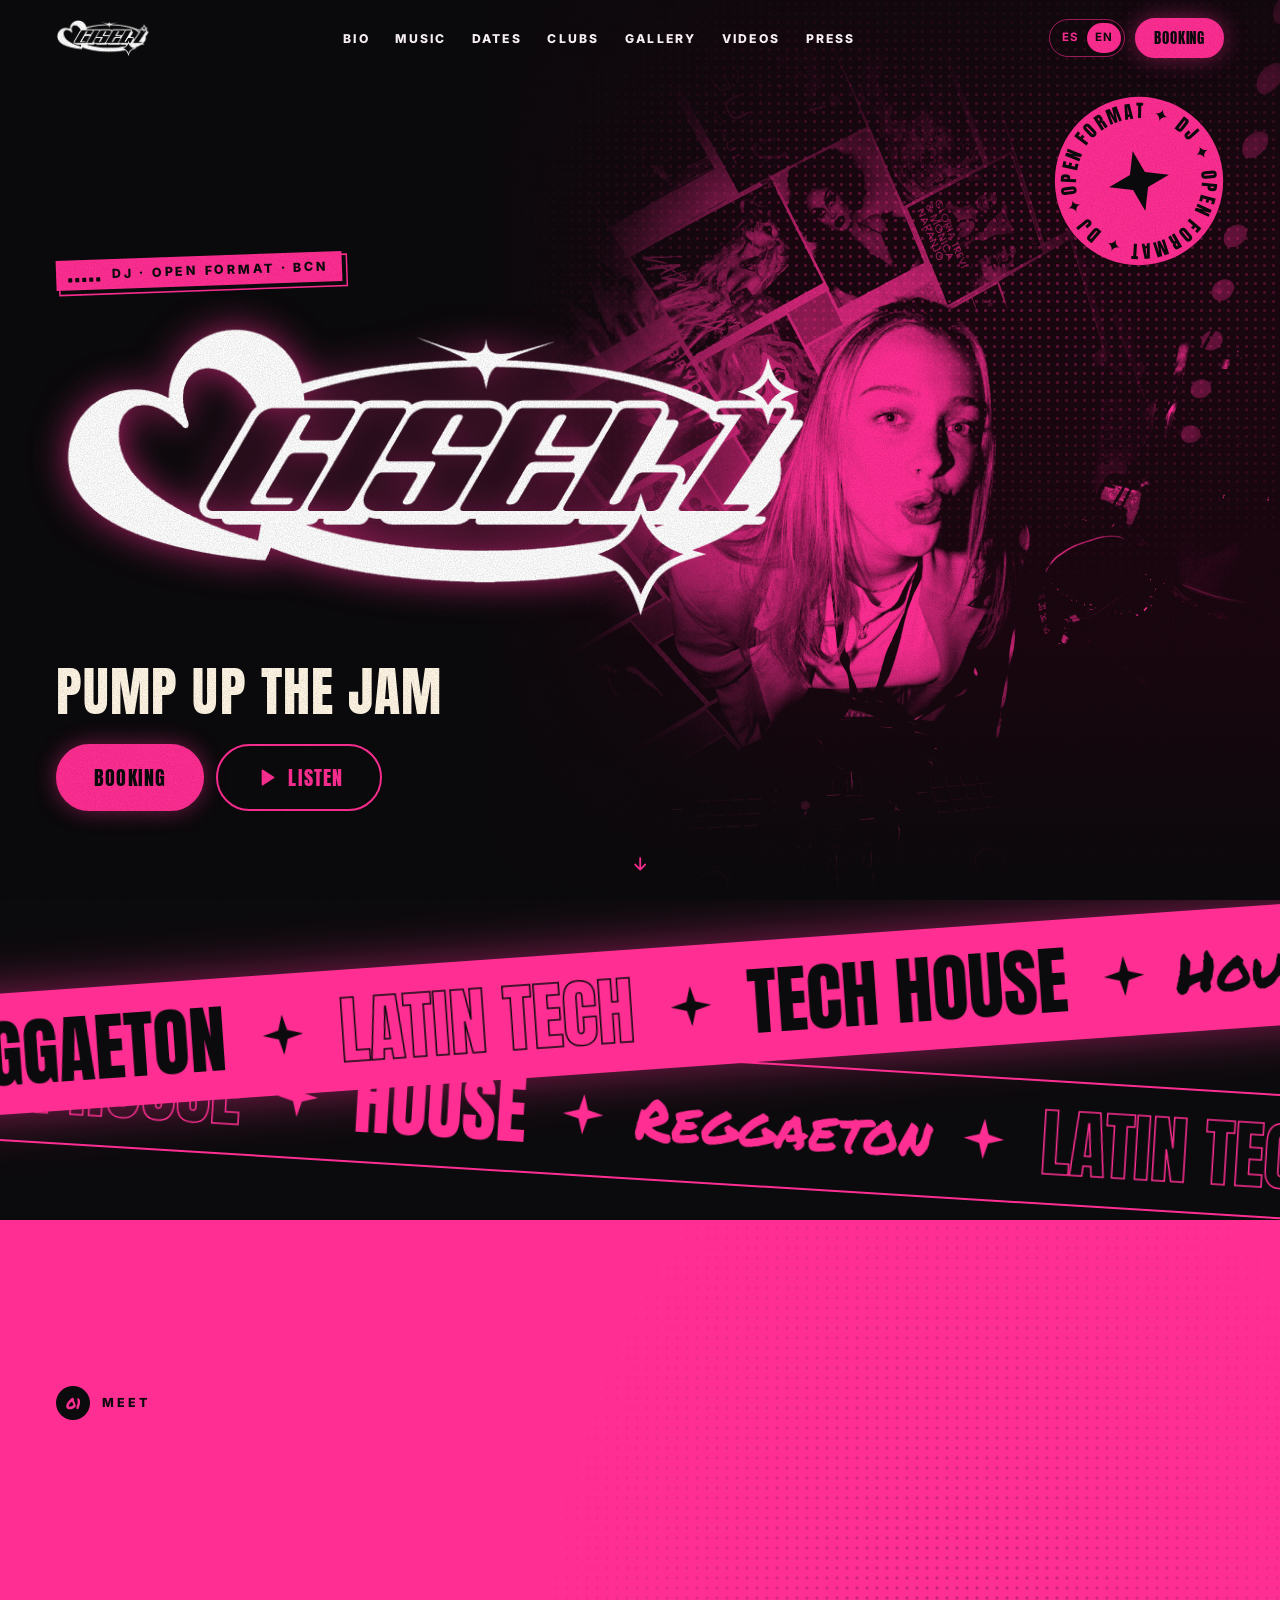
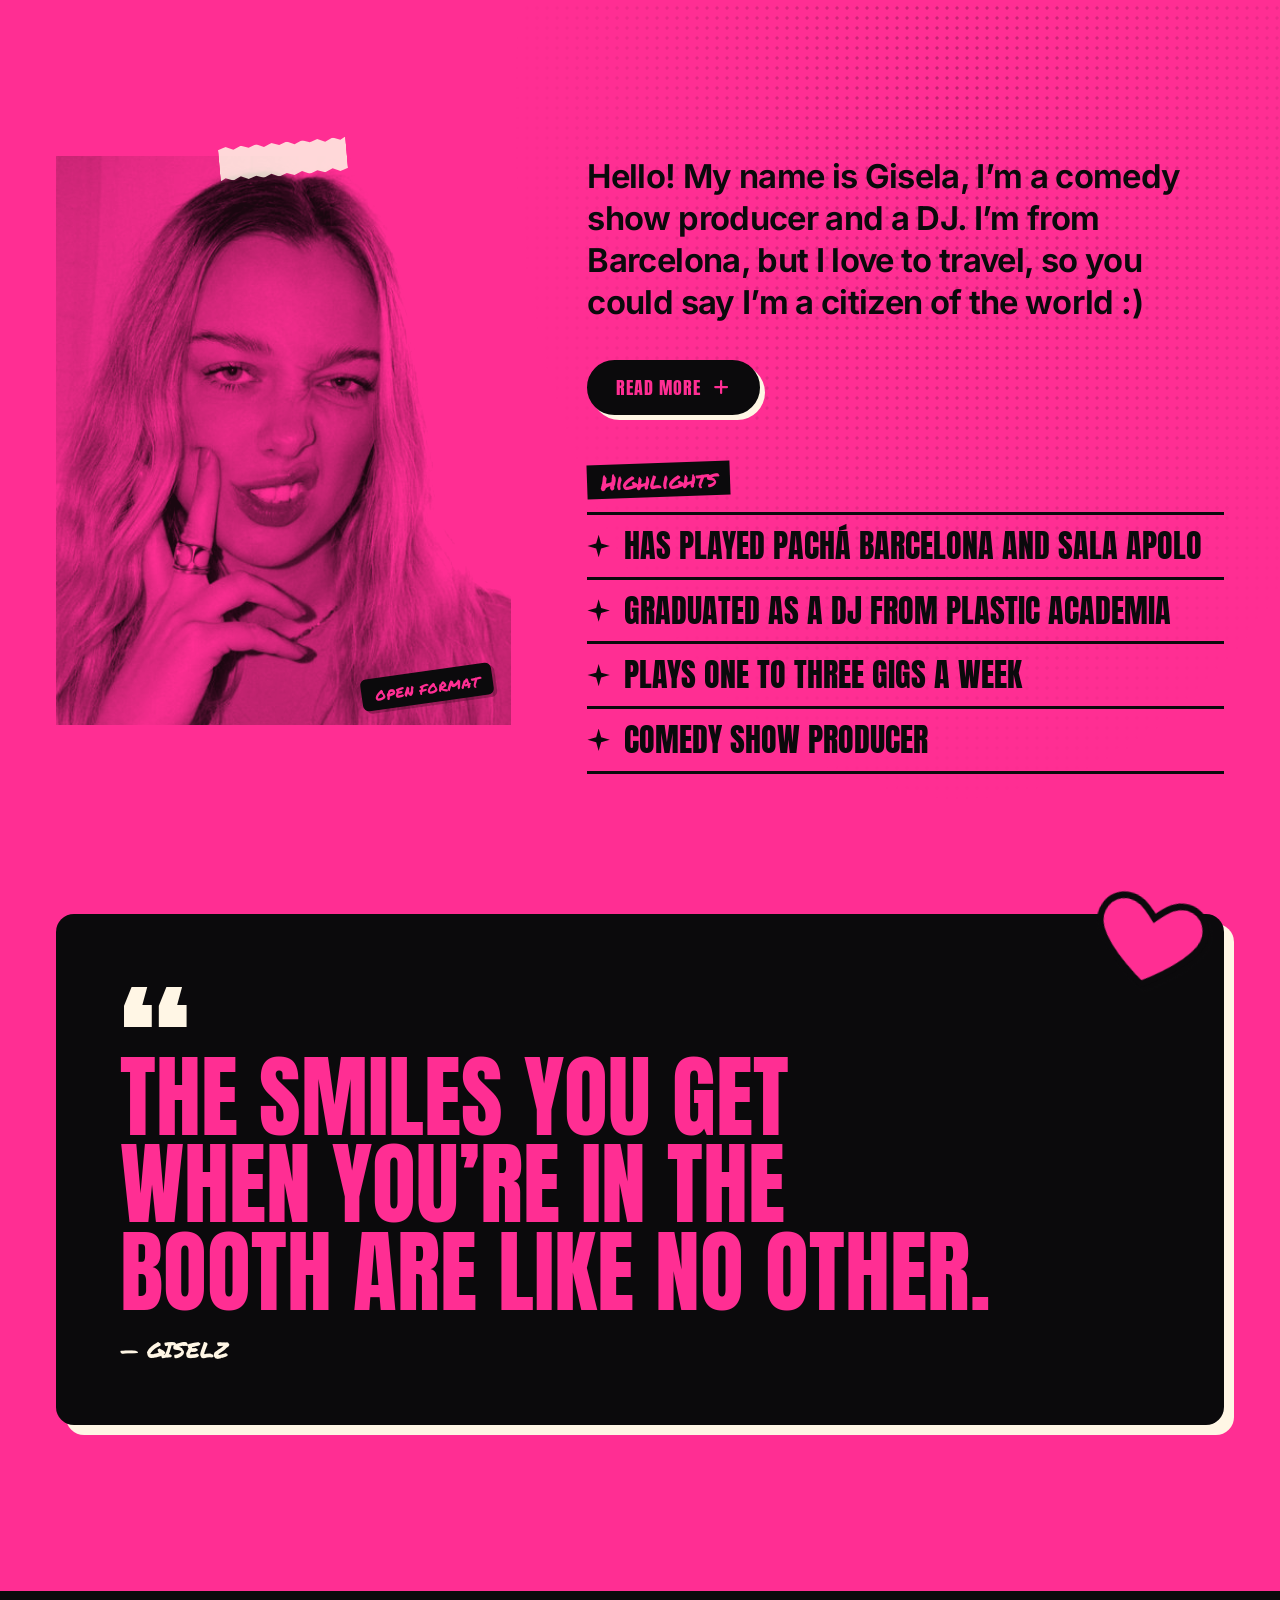
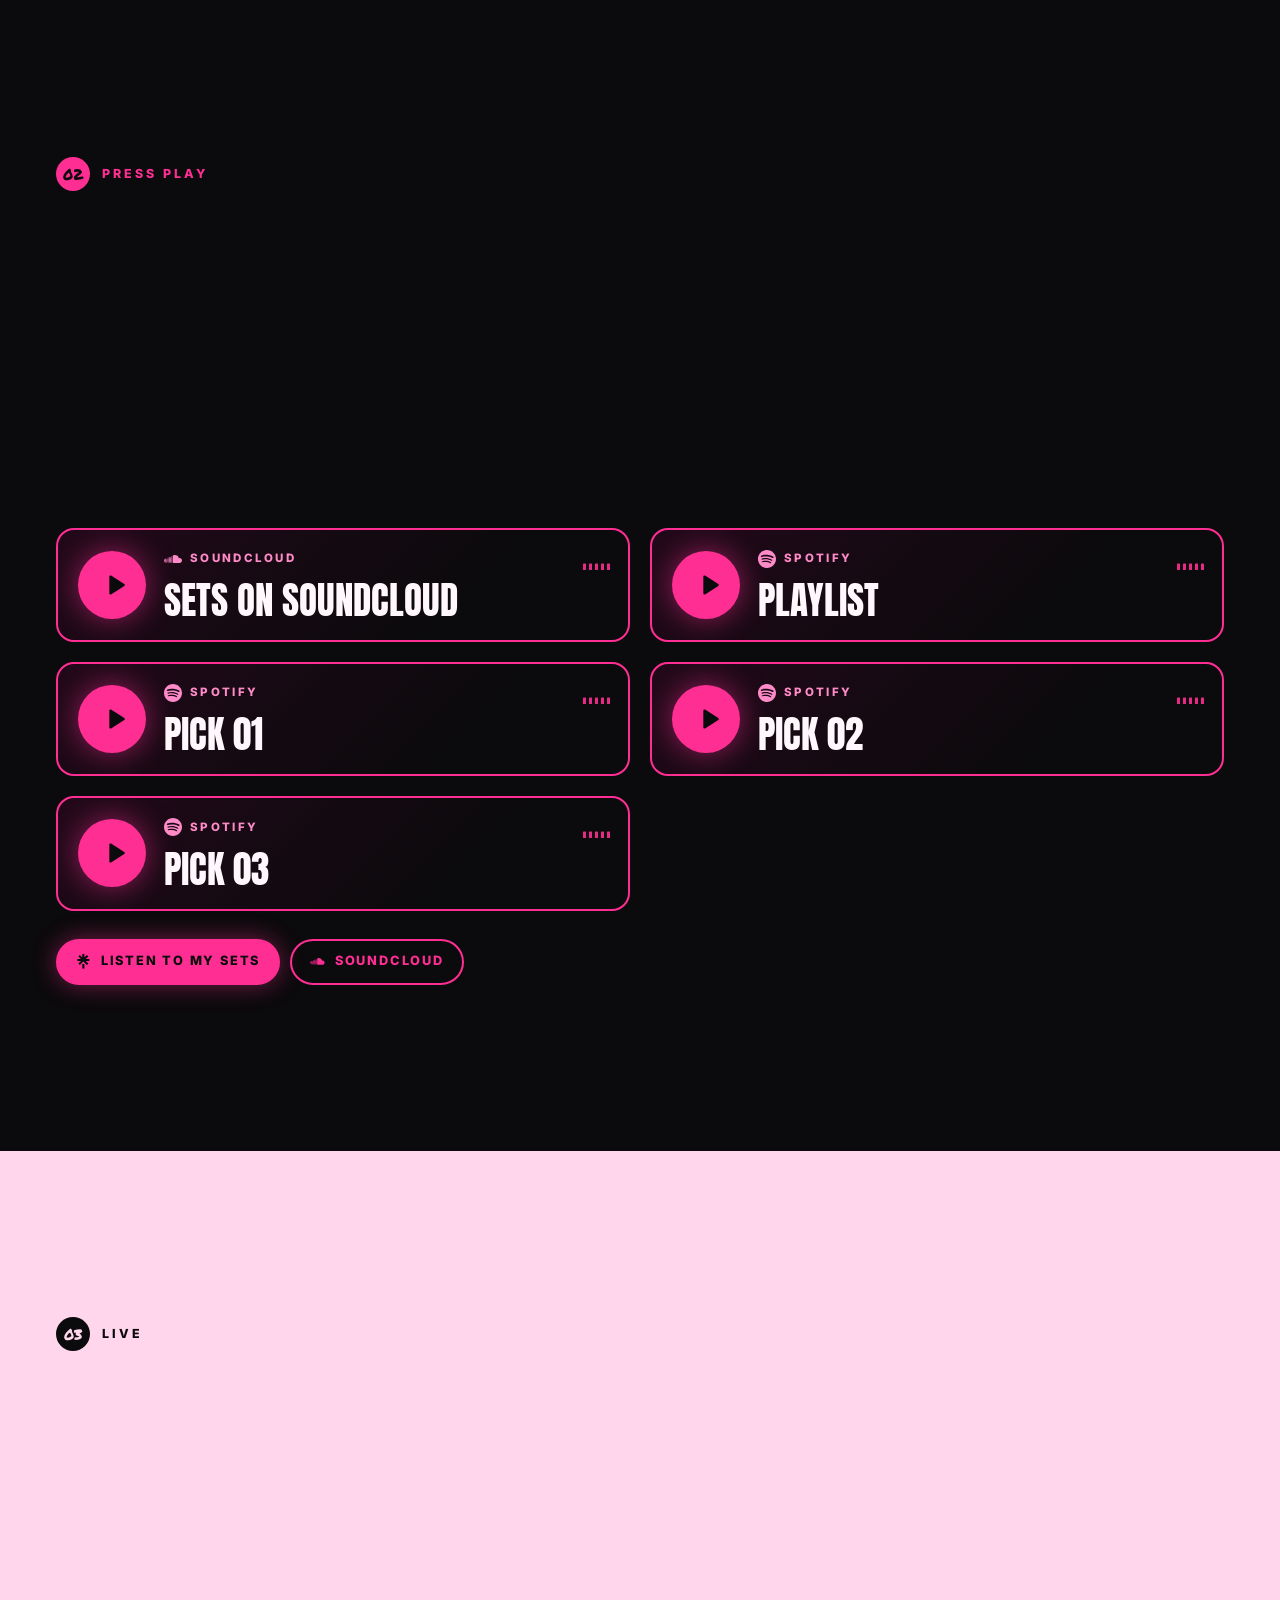
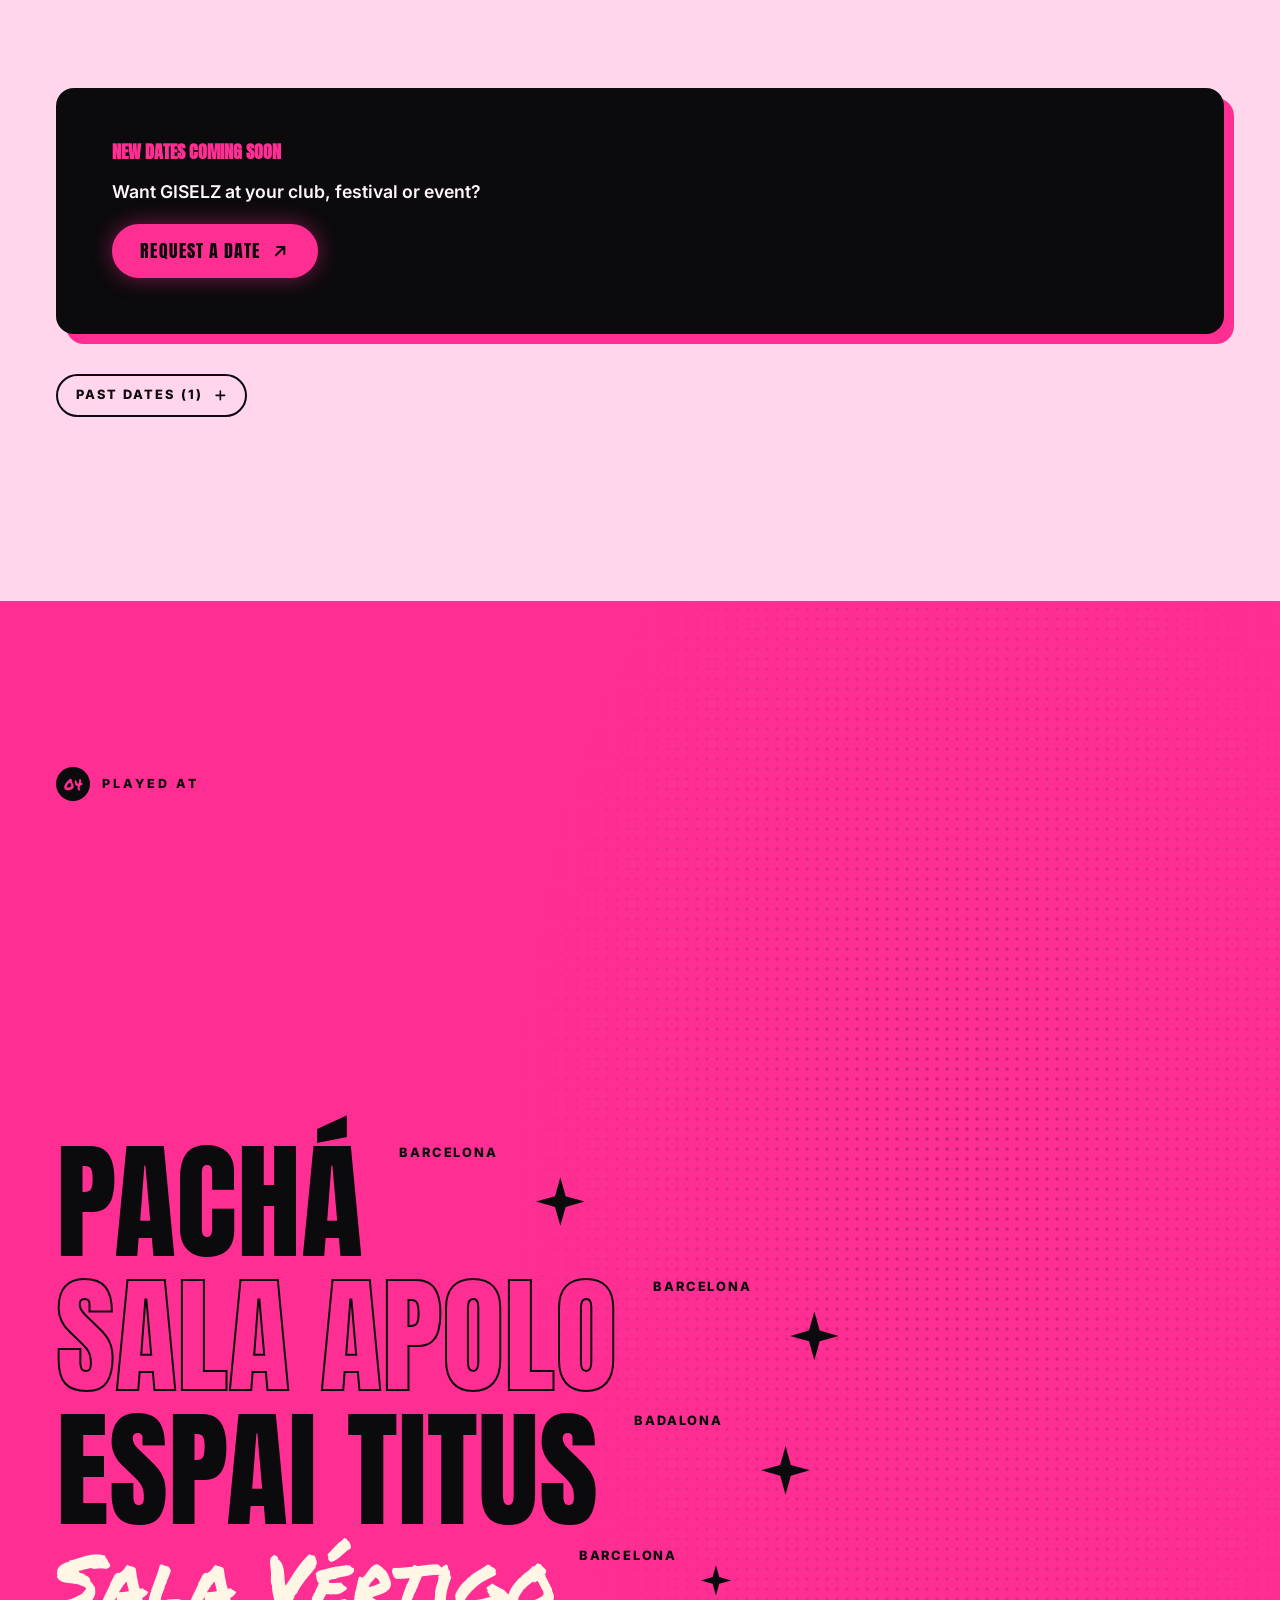
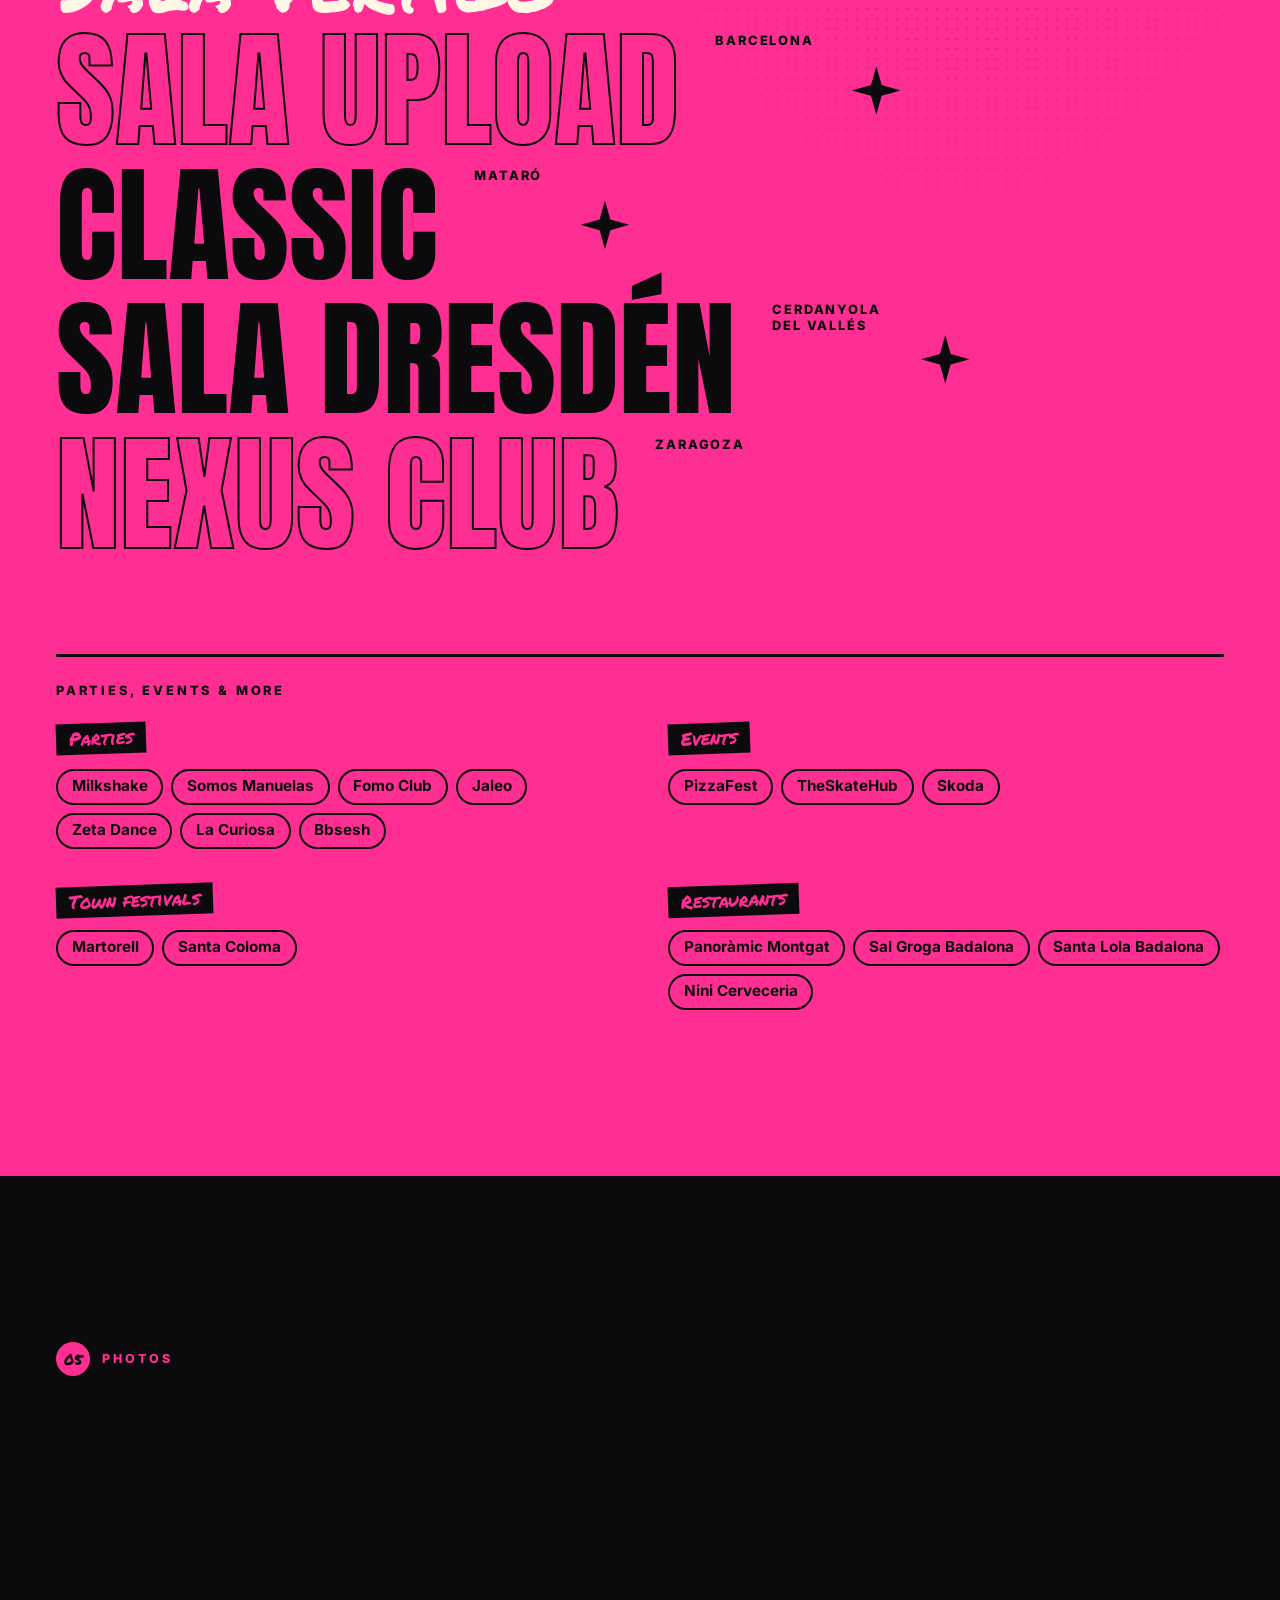
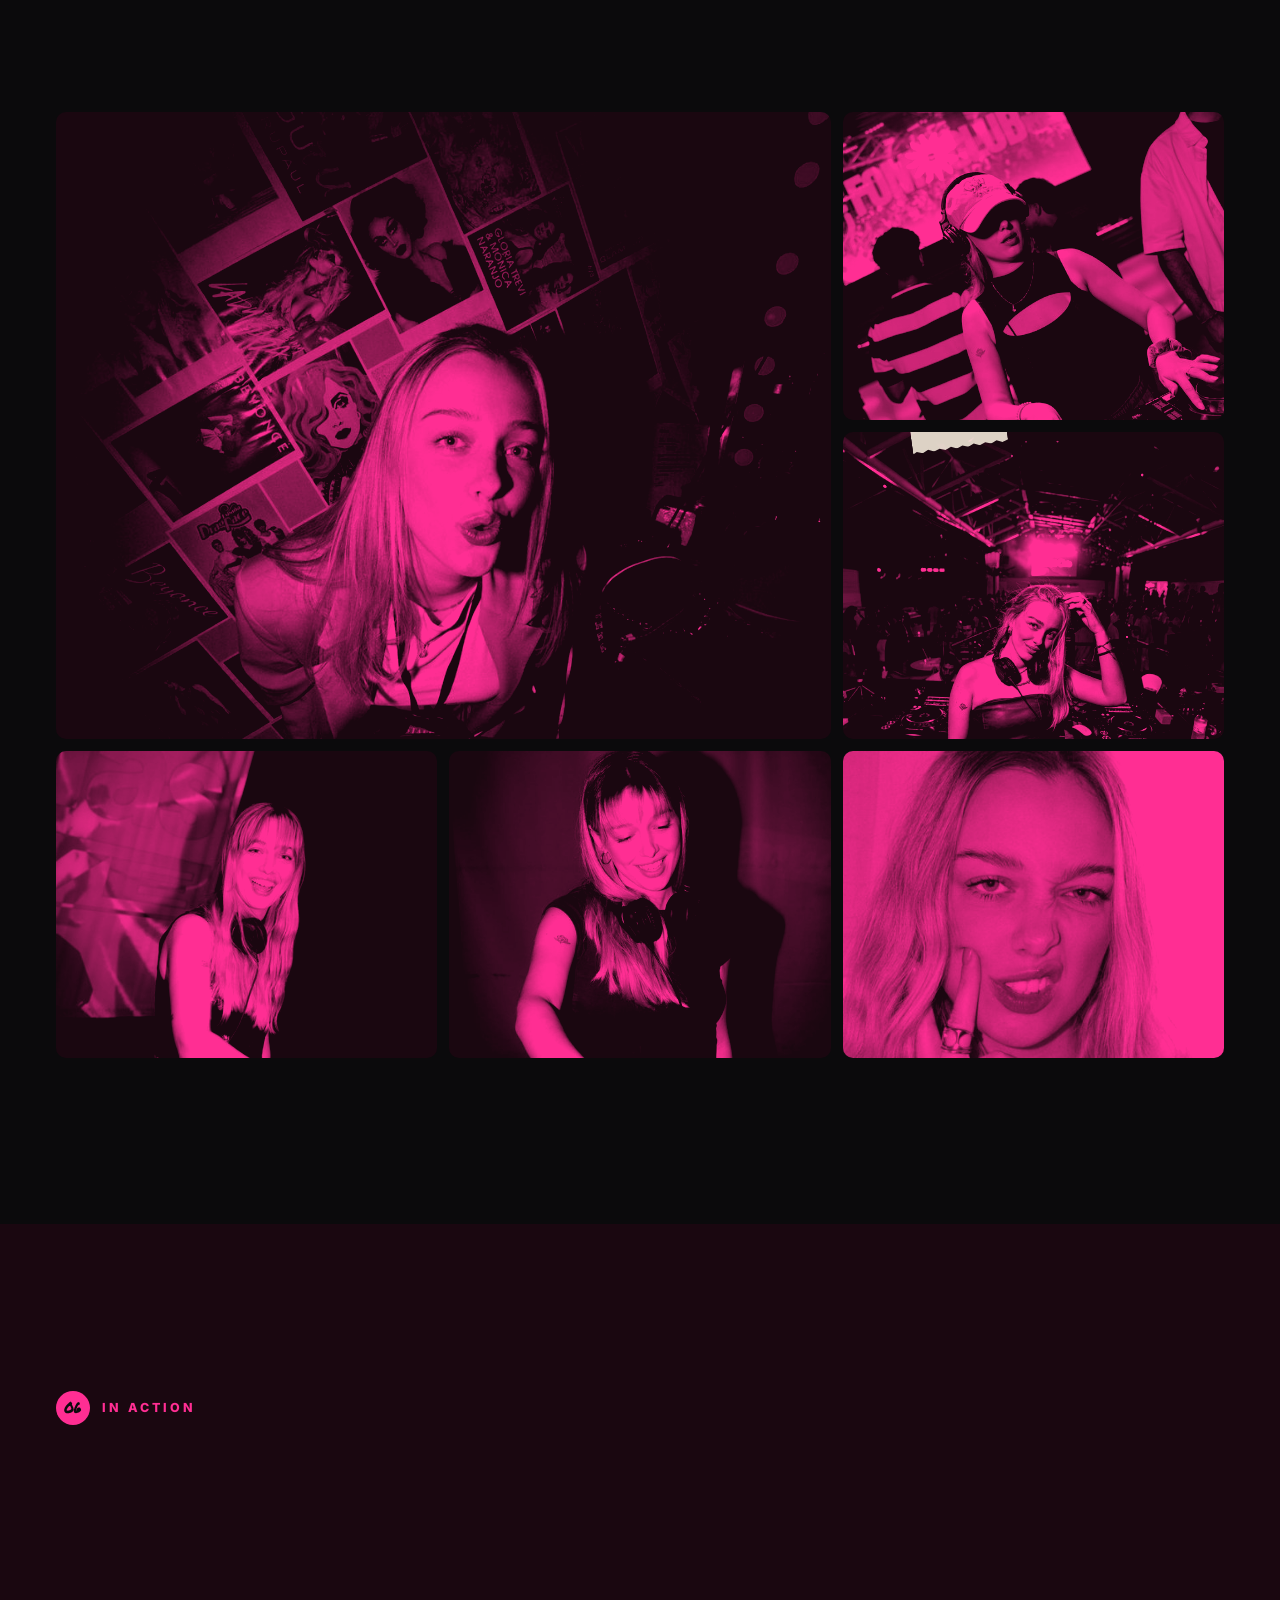
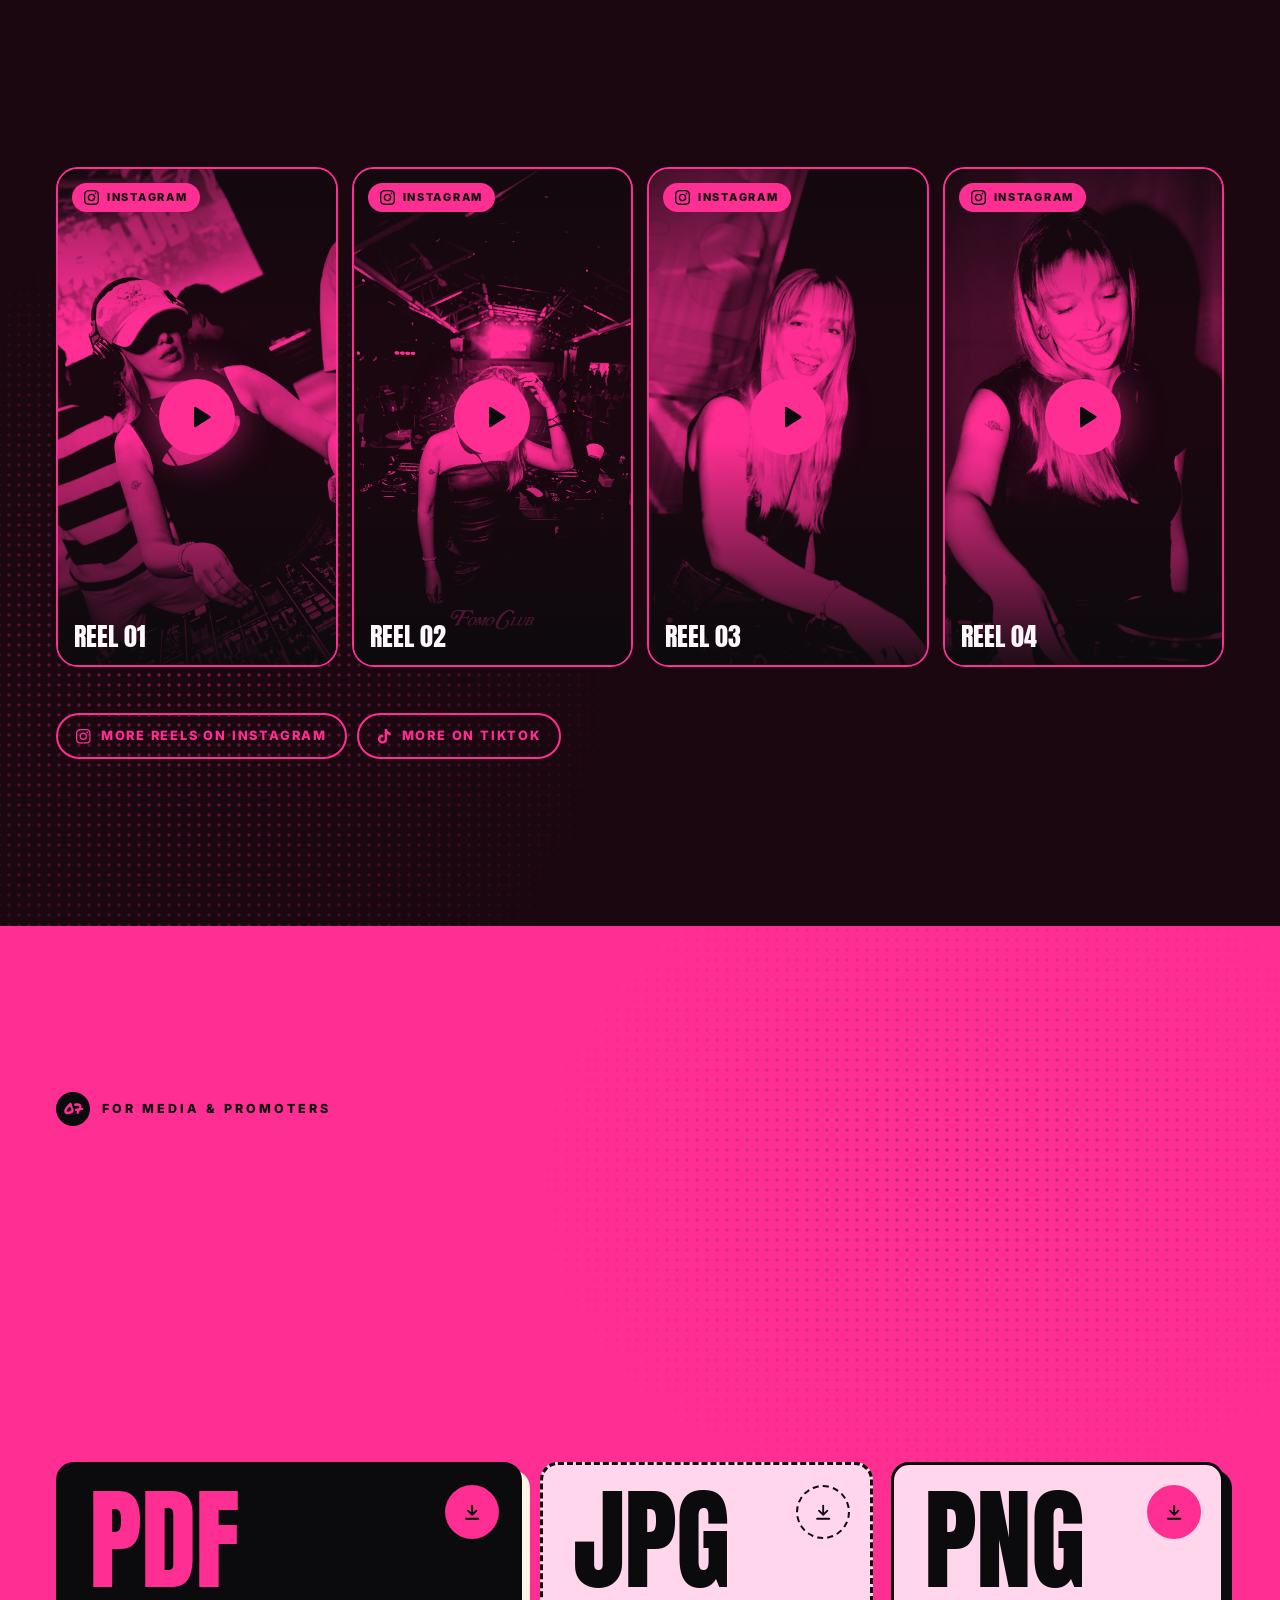
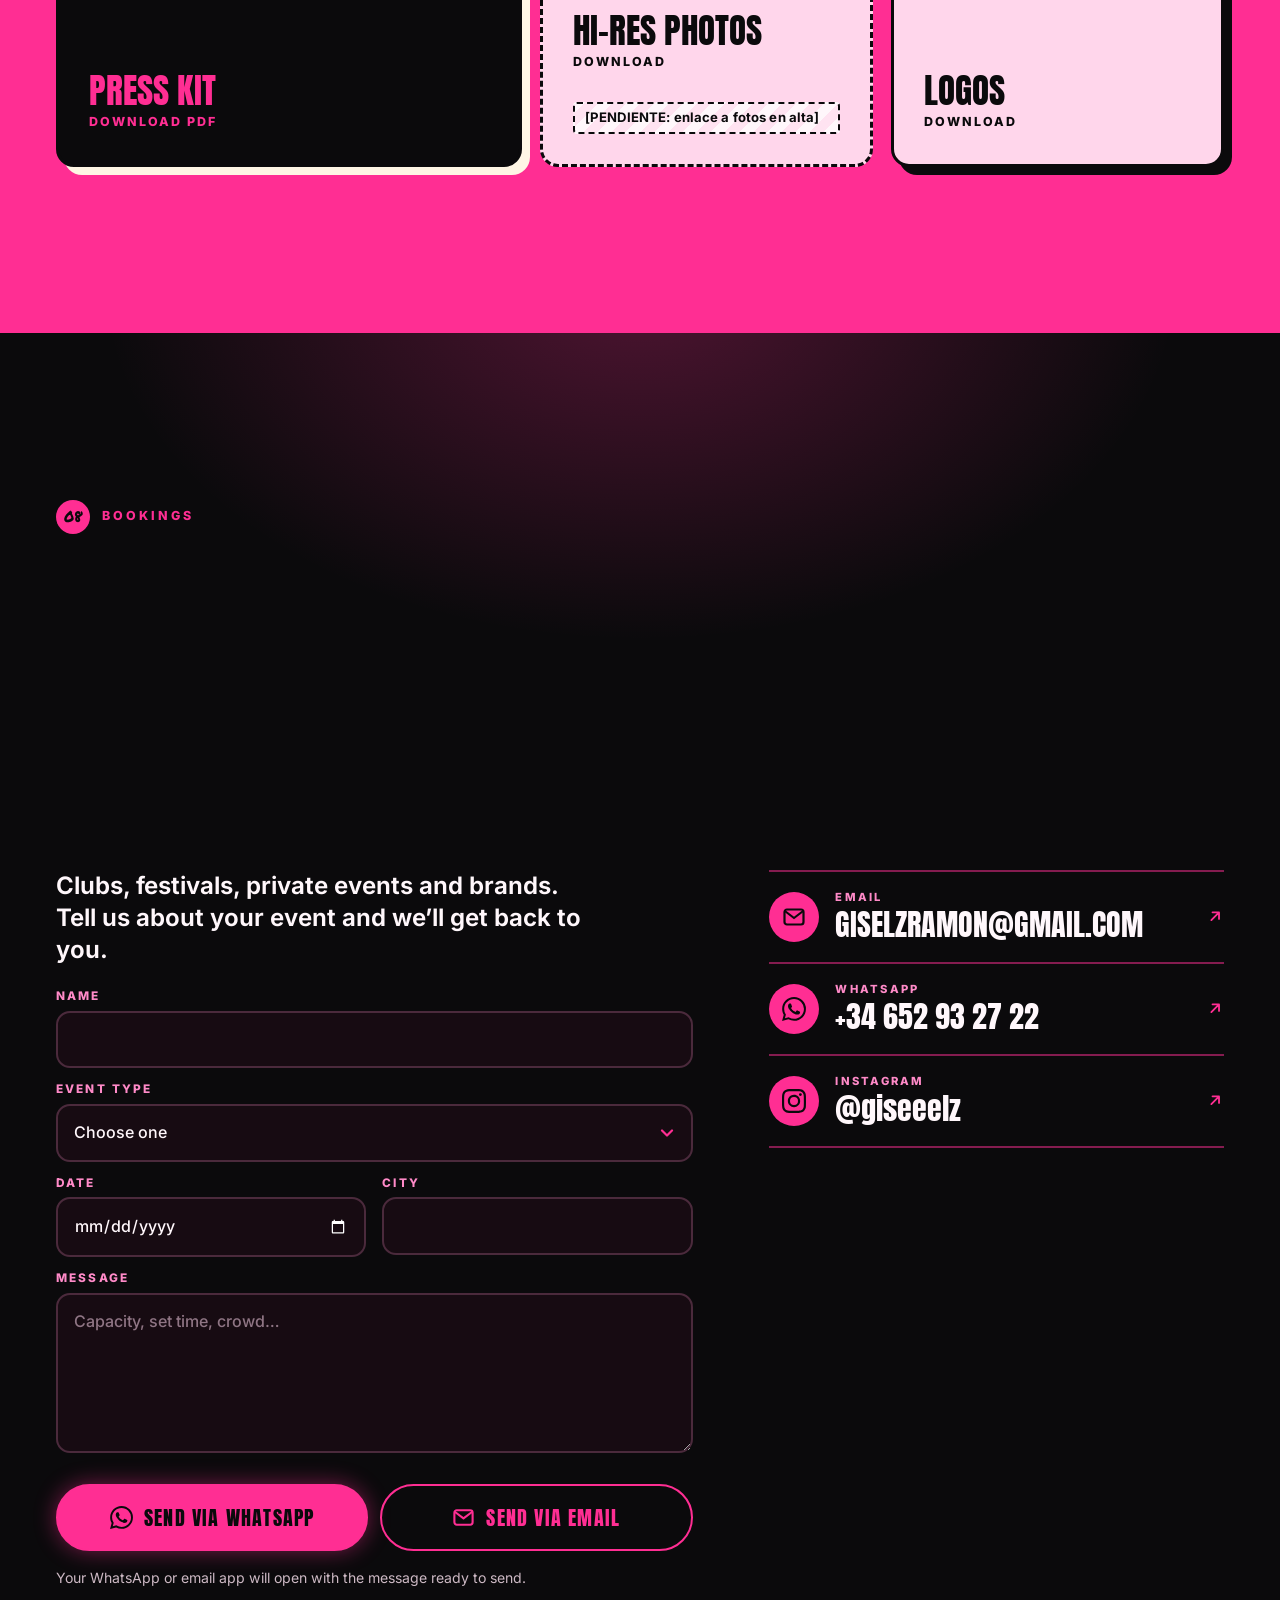
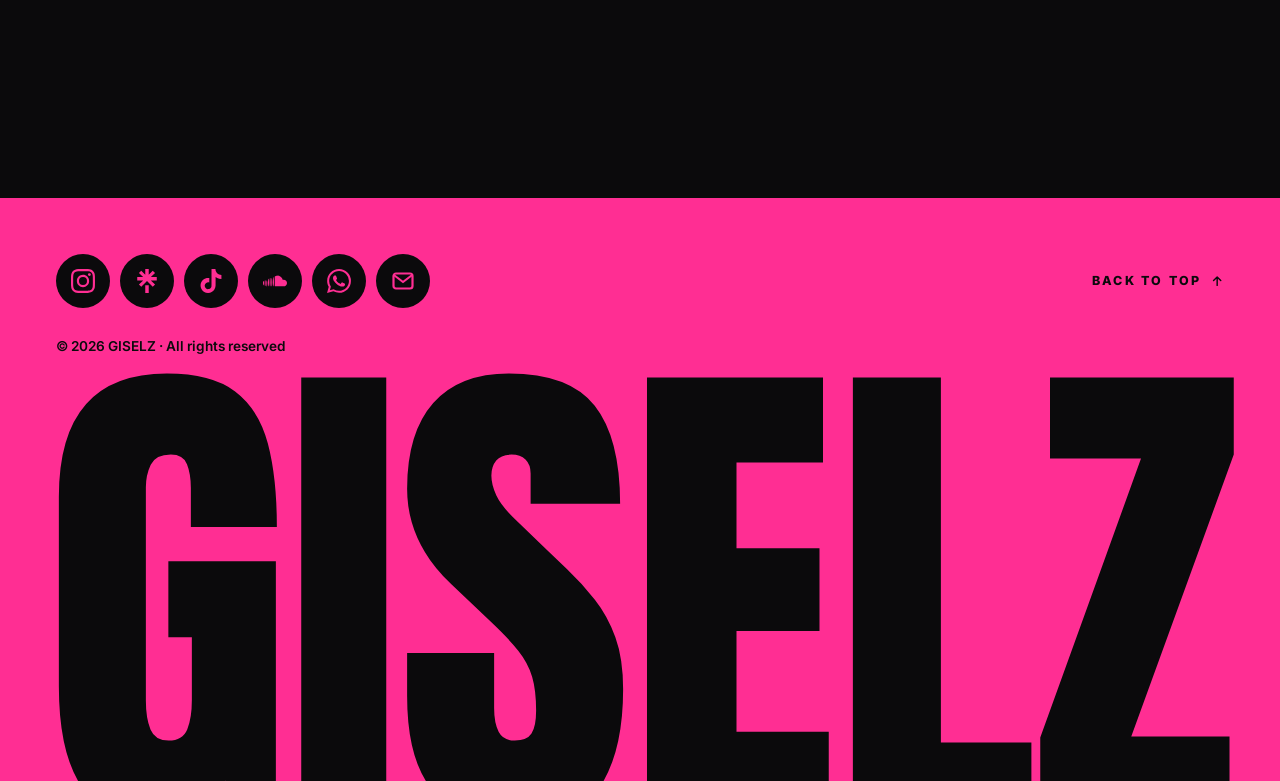
==== commit 40703246: "Add four Instagram reels to the videos section Reel cards use presskit booth photos as covers and op" ====
--- a/index.html
+++ b/index.html
@@ -275,6 +275,7 @@
           <h2 class="mega reveal" id="videos-title" data-i18n="videos.title" data-text="Vídeos">Vídeos</h2>
         </header>
         <div class="reels" id="reels"></div>
+        <div class="platforms" id="video-links"></div>
       </div>
     </section>
 
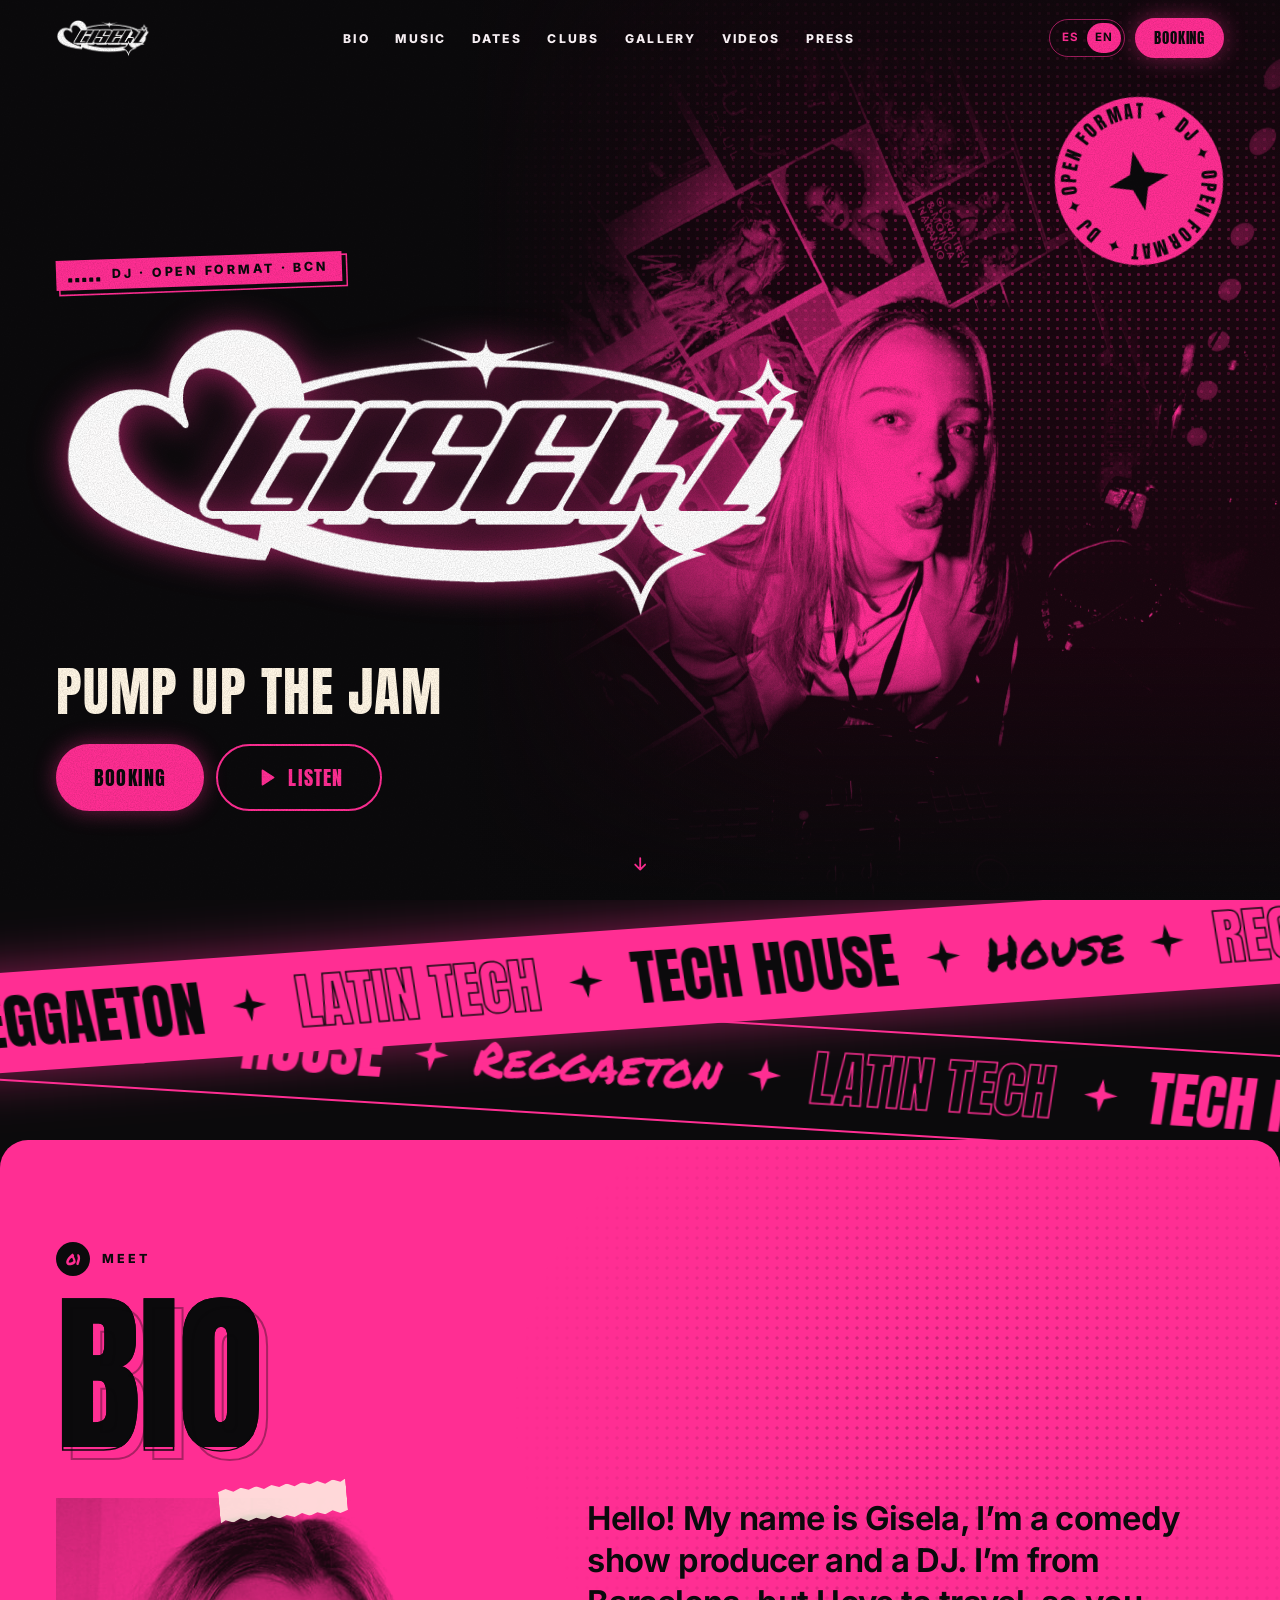
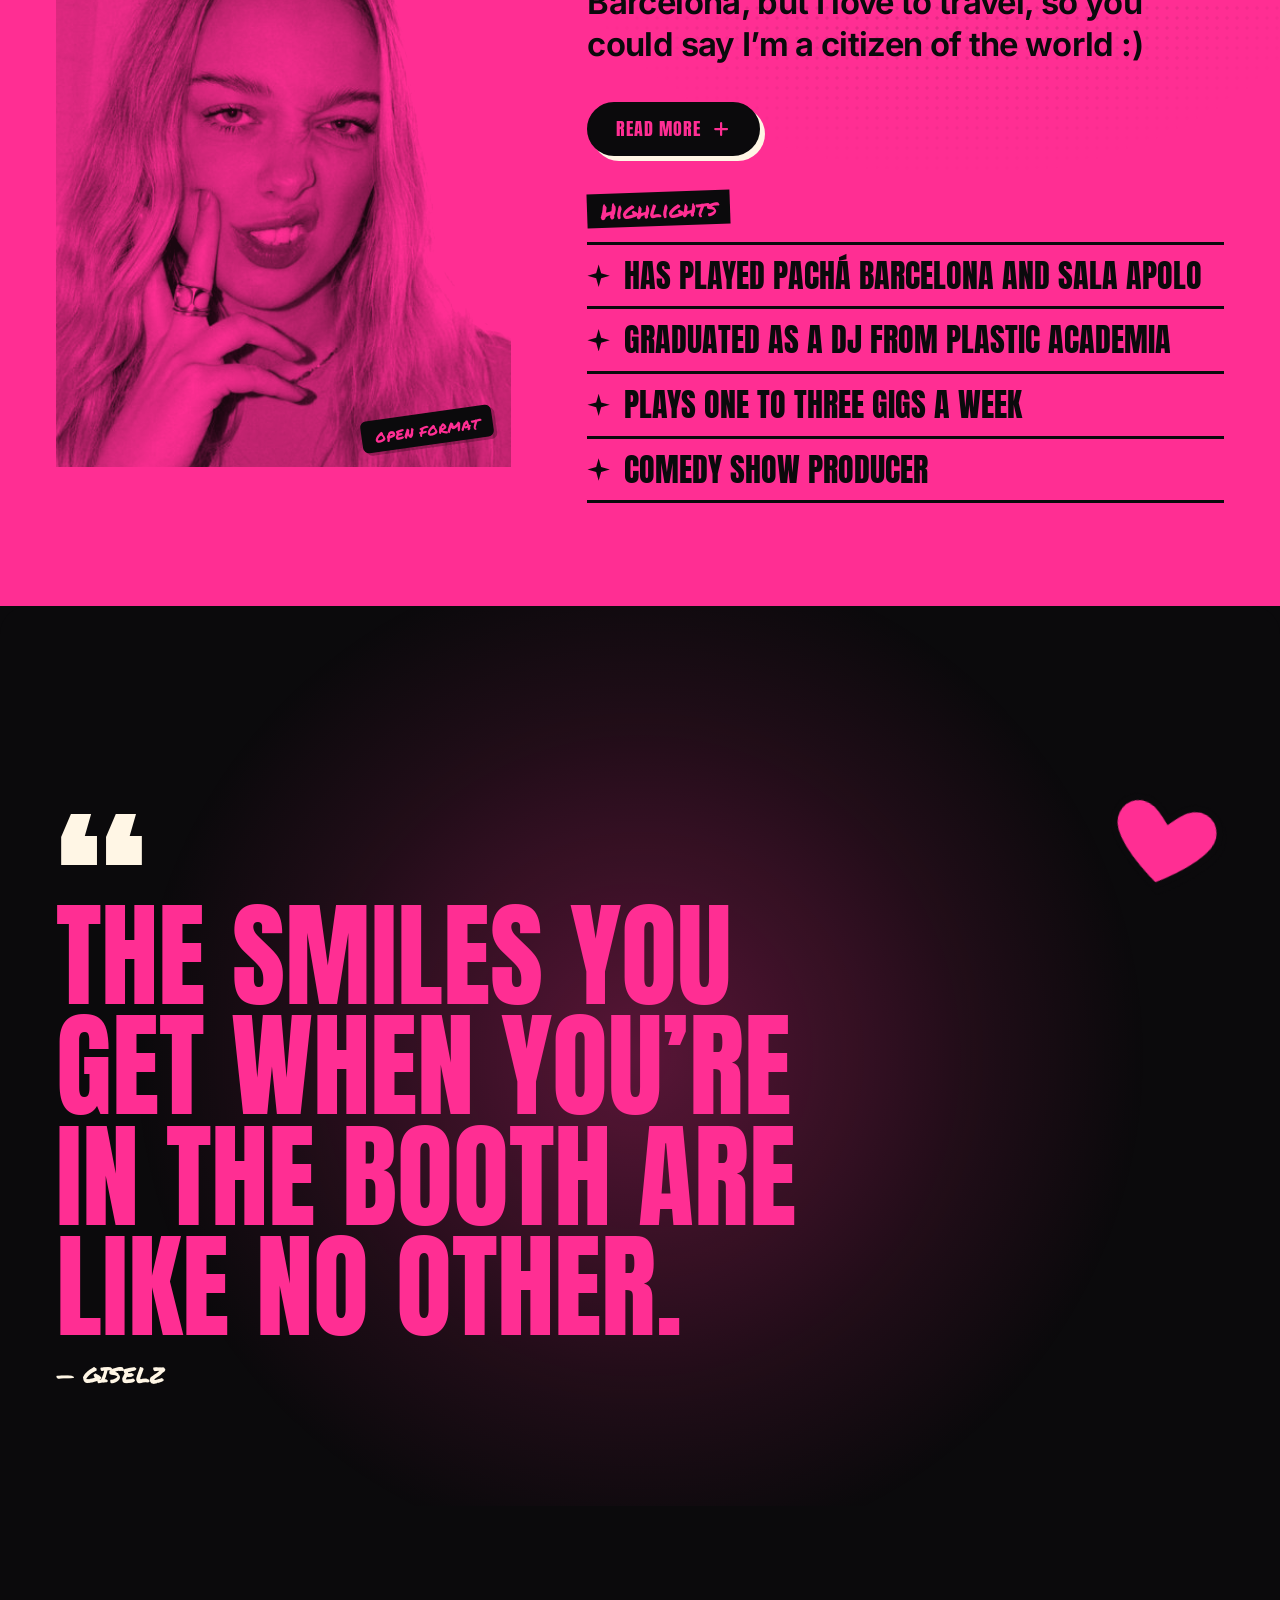
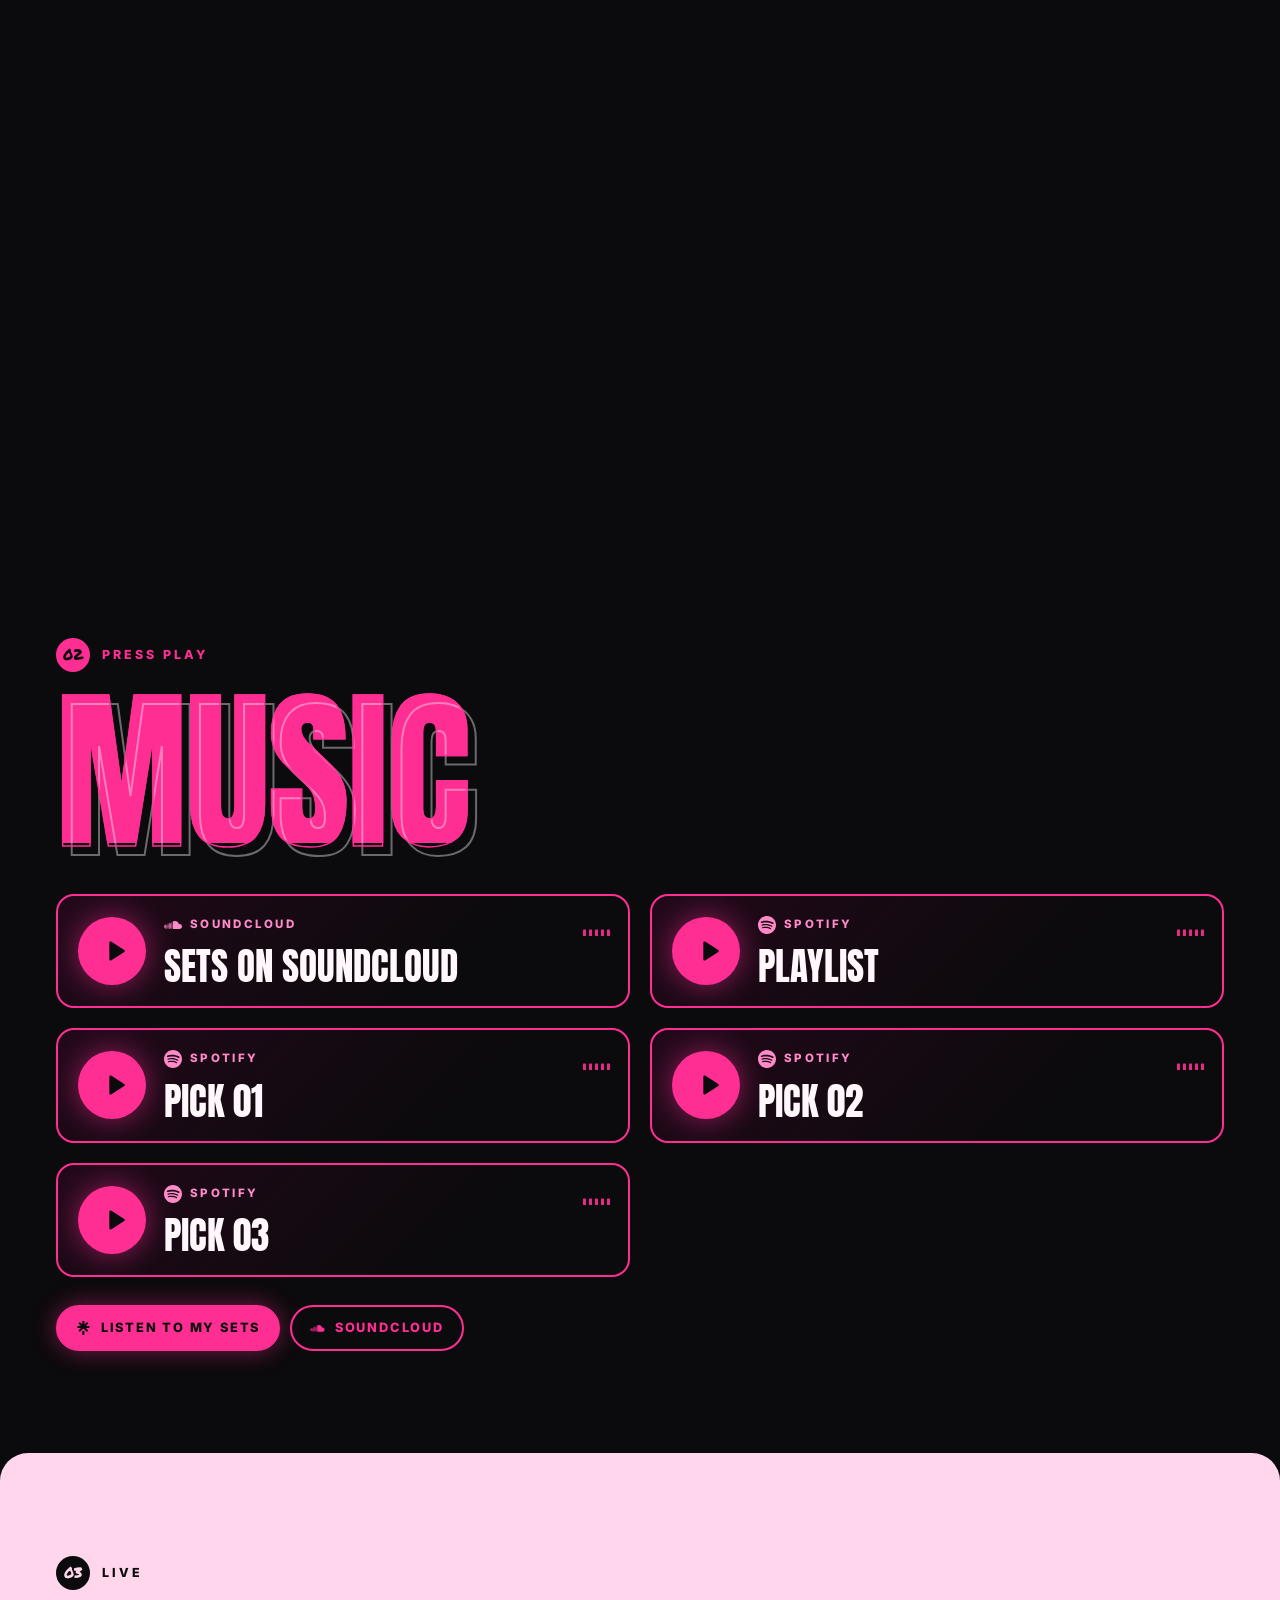
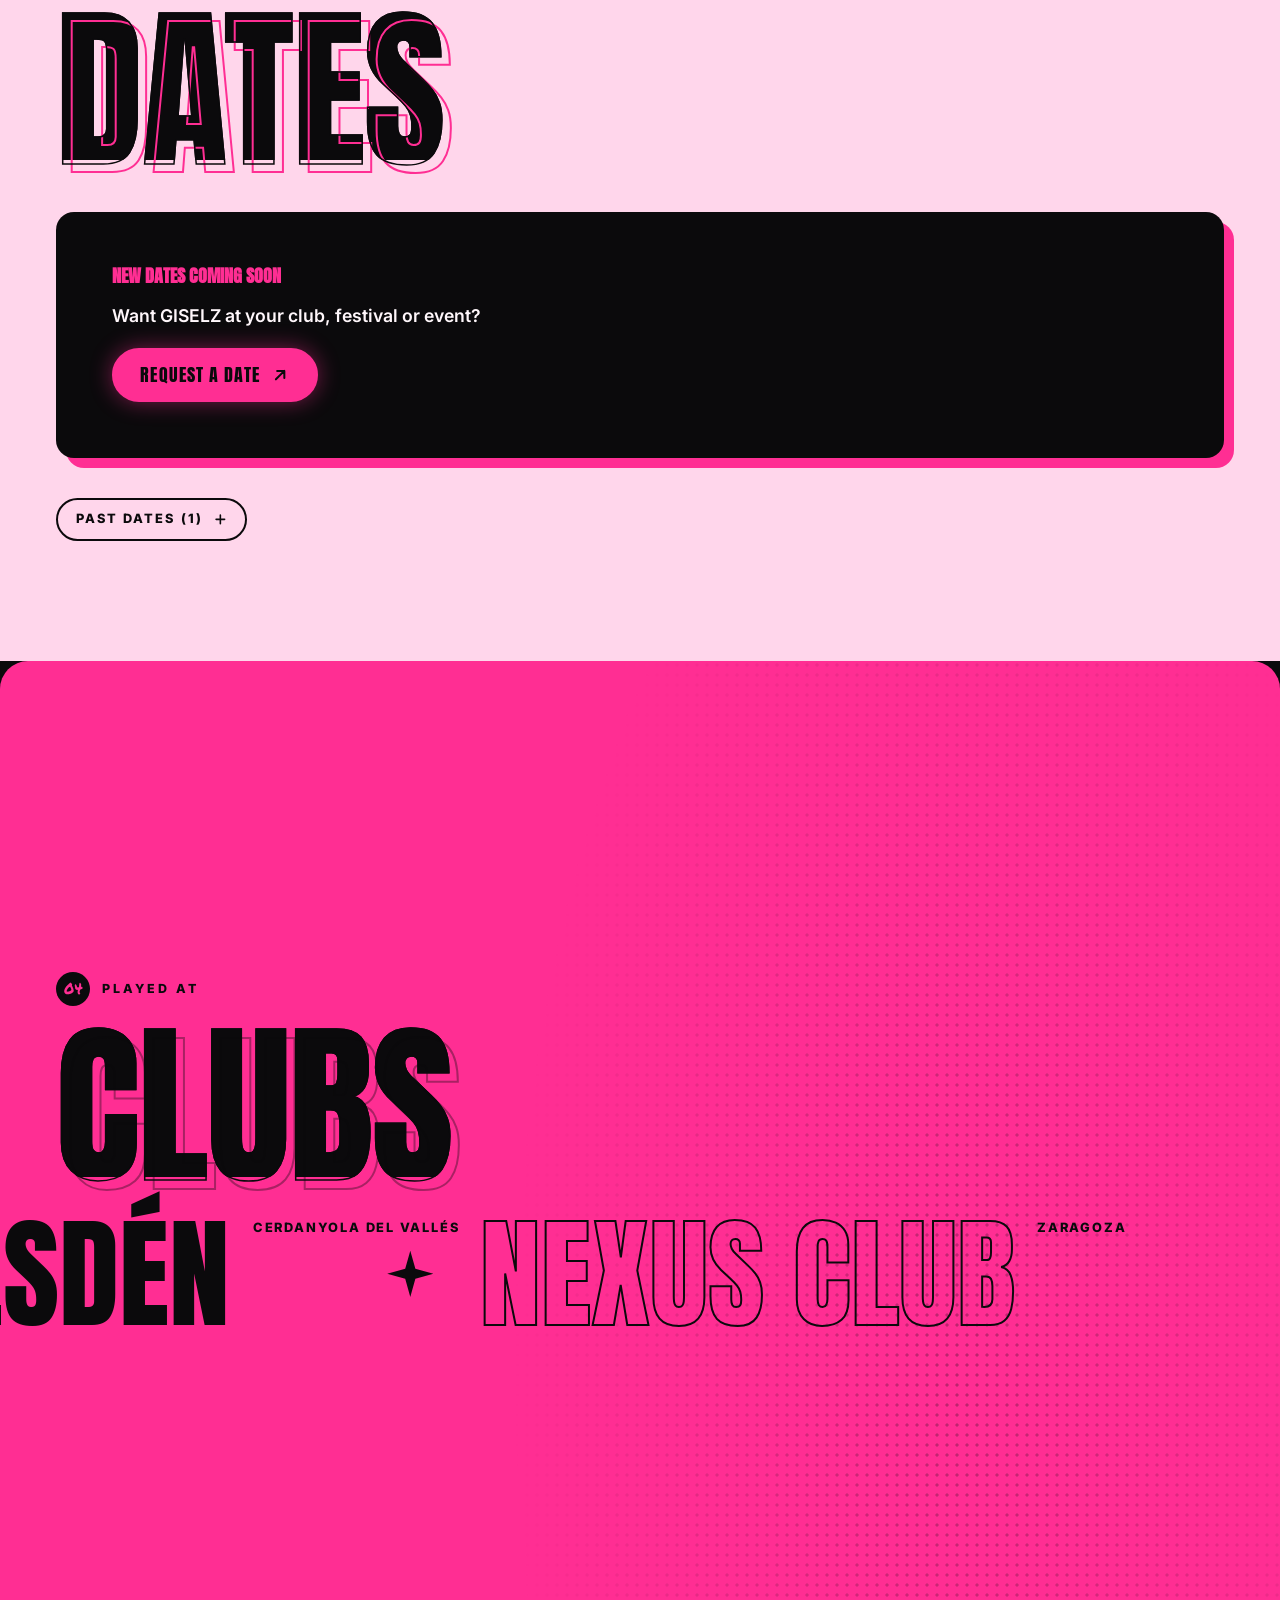
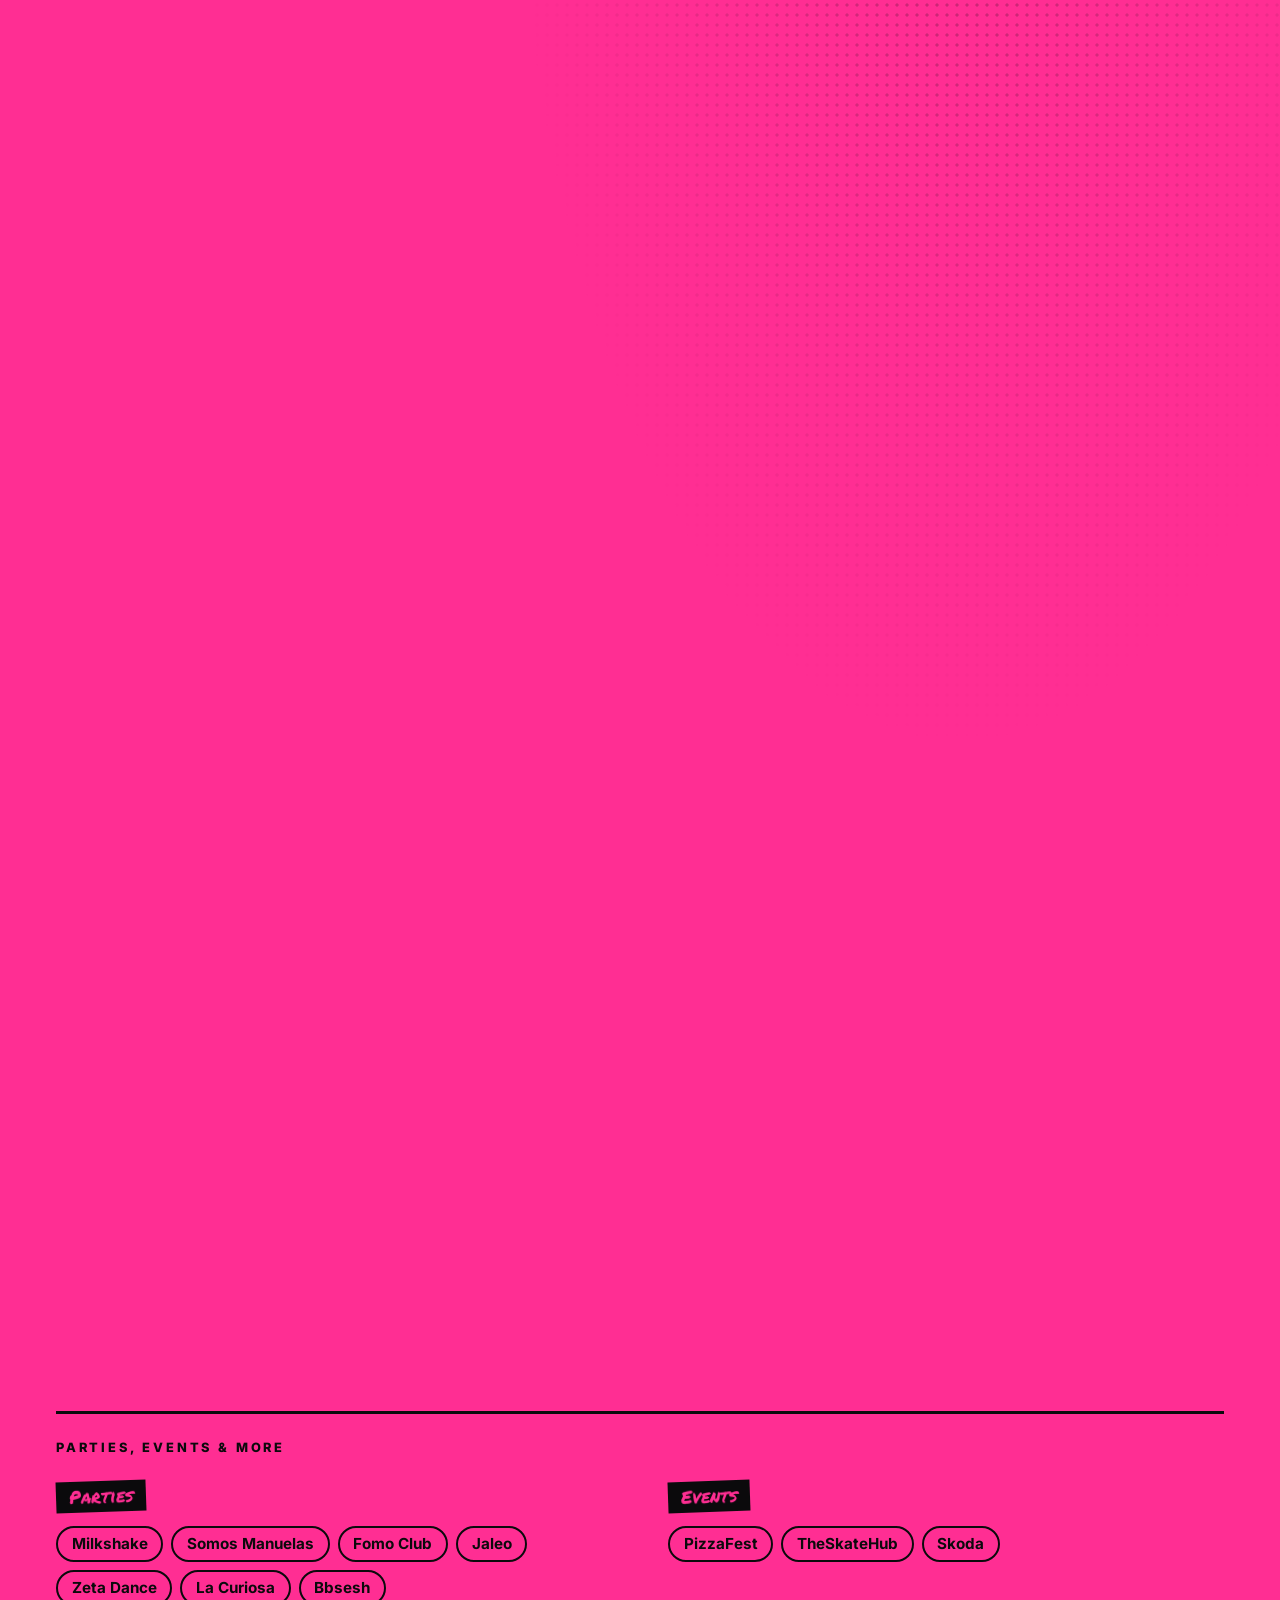
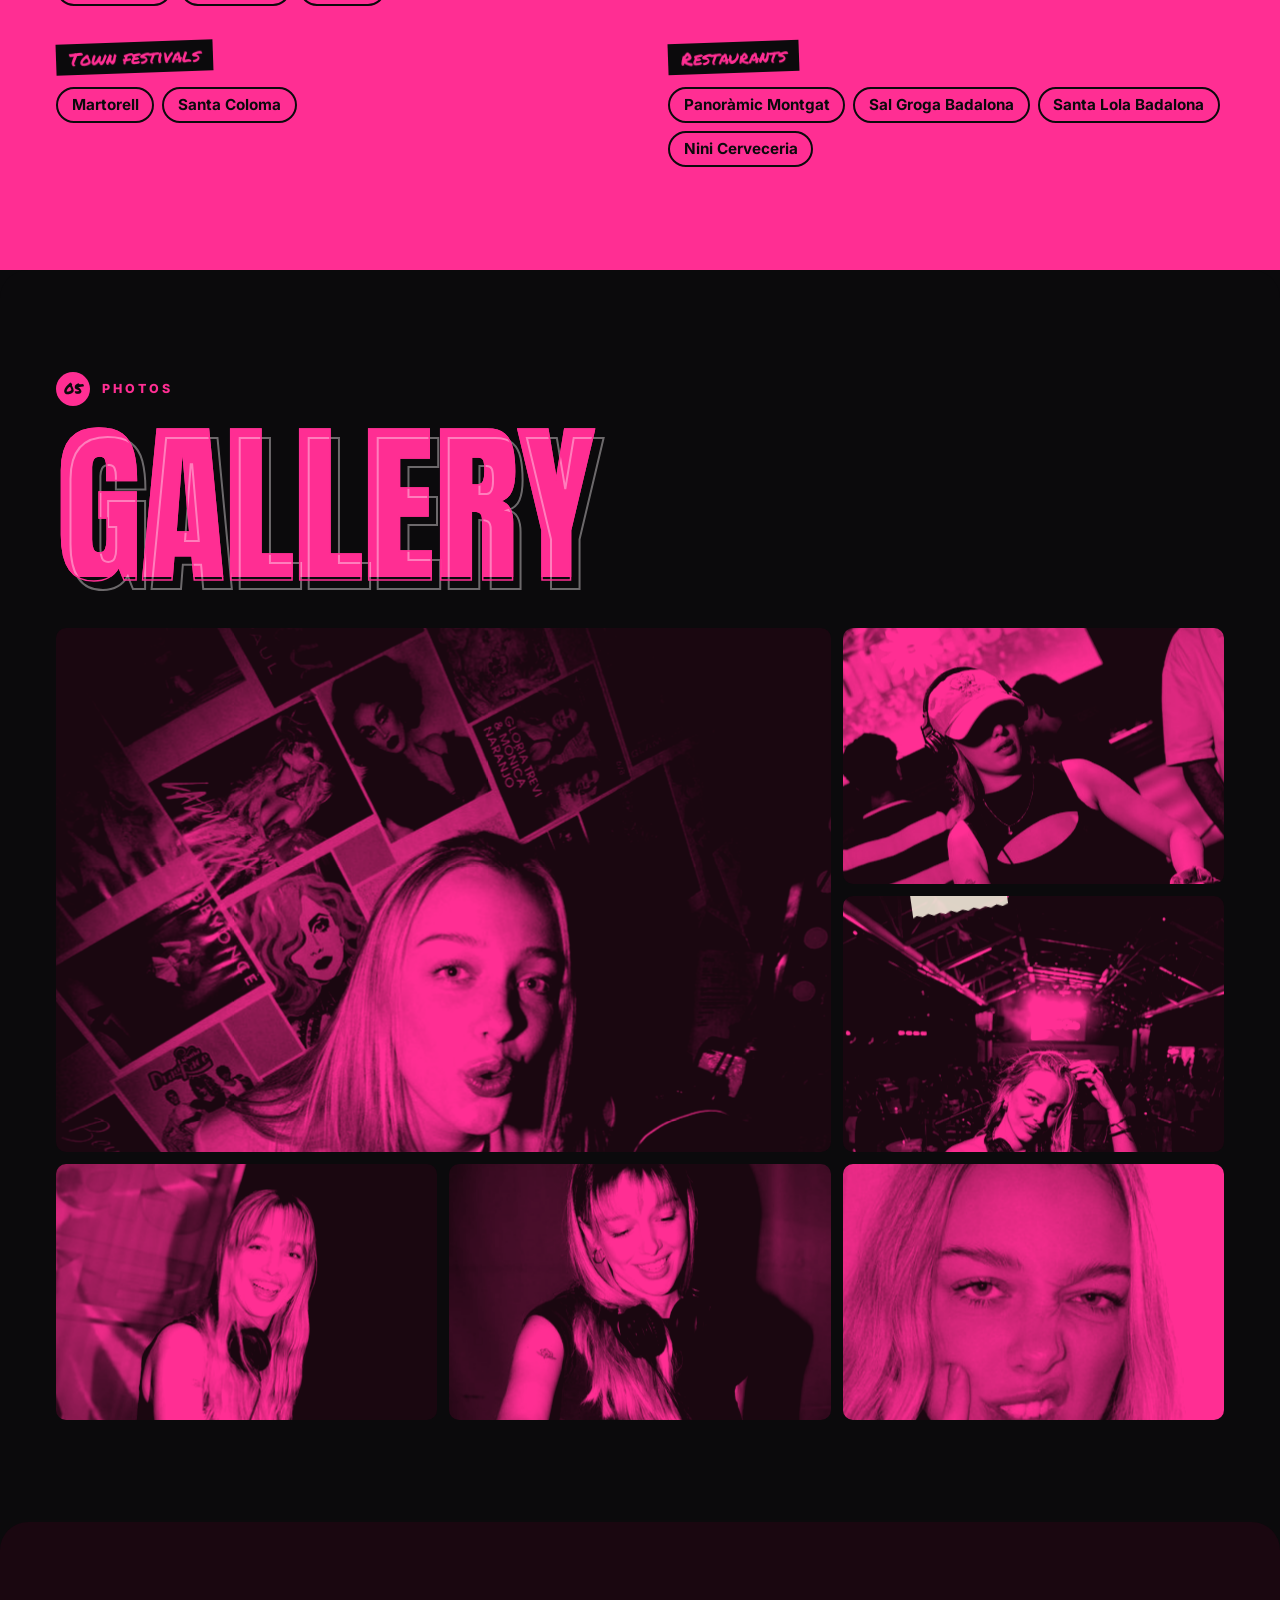
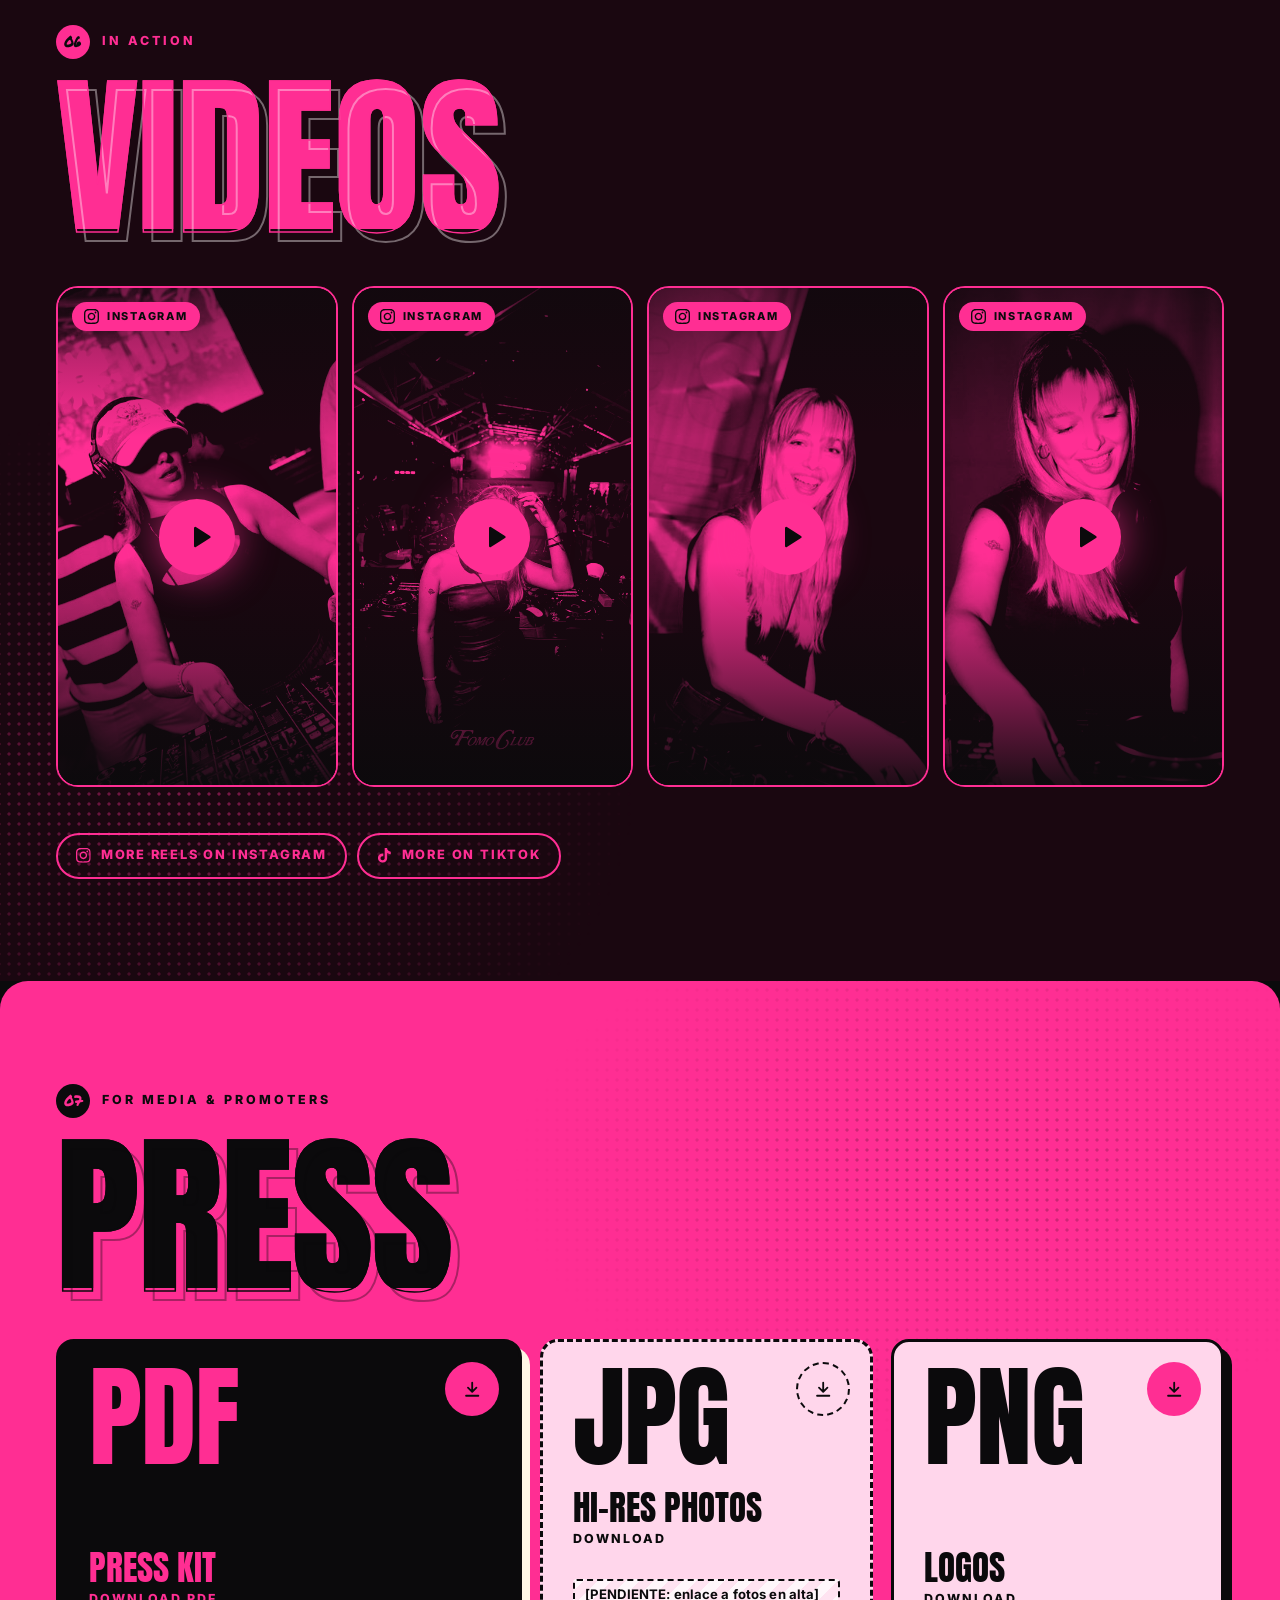
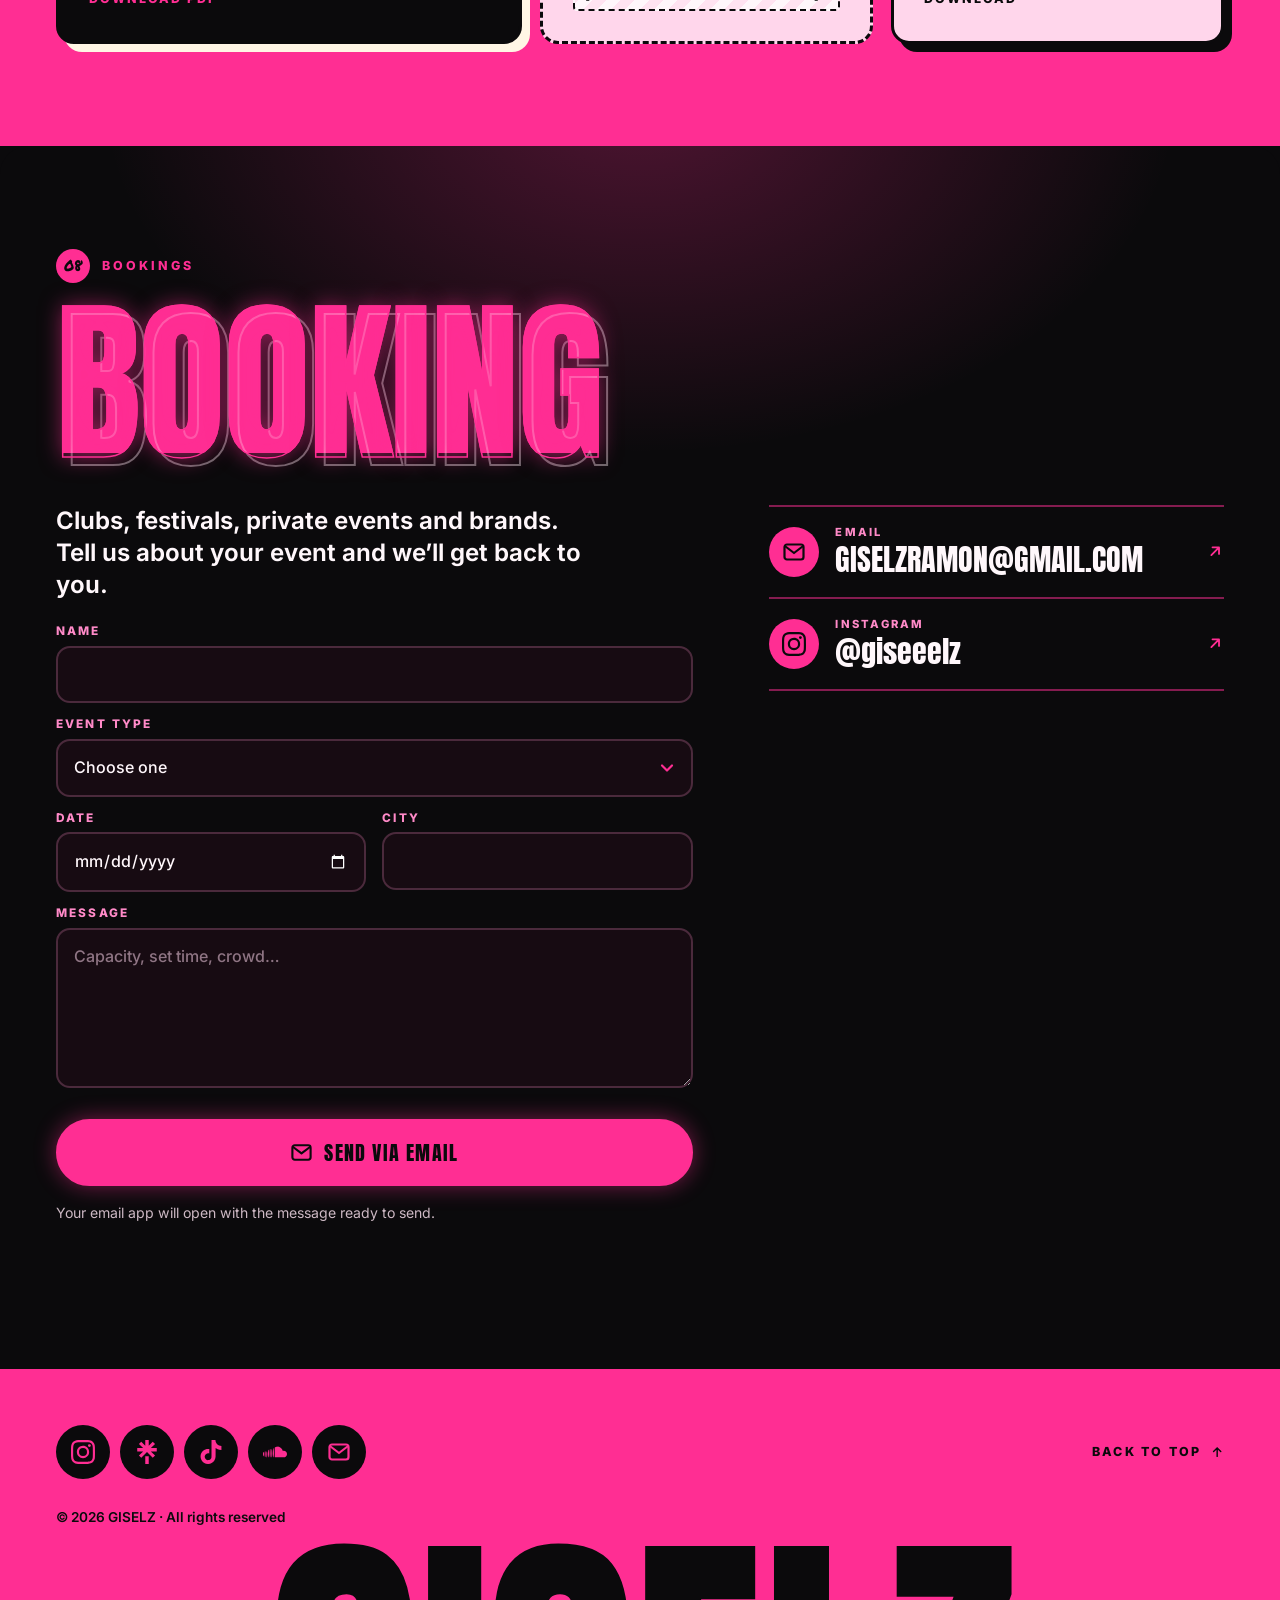
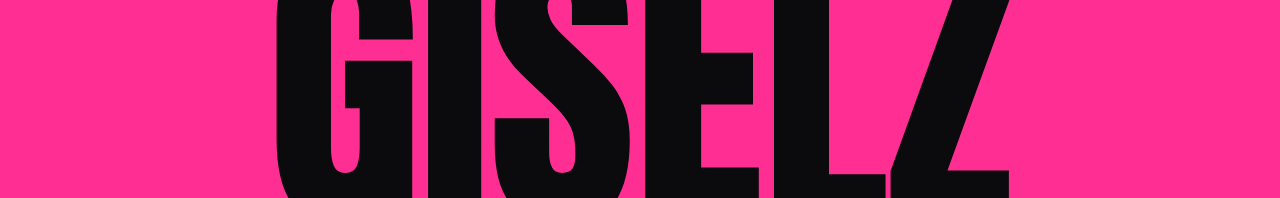
==== commit cda9ebce: "Add alvamaice-style scroll interactions Smooth inertial scrolling on desktop (Lenis 1.3.26, self-hos" ====
--- a/index.html
+++ b/index.html
@@ -45,6 +45,8 @@
   </script>
   <script src="assets/js/datos.js" defer></script>
   <script src="assets/js/main.js" defer></script>
+  <script src="assets/js/vendor/lenis.min.js" defer></script>
+  <script src="assets/js/scroll.js" defer></script>
 
   <script type="application/ld+json">
   {
@@ -118,7 +120,7 @@
   </header>
 
   <!-- Menú a pantalla completa (móvil) -->
-  <div class="menu" id="menu">
+  <div class="menu" id="menu" data-lenis-prevent>
     <nav aria-label="Menú">
       <ol>
         <li><a href="#bio" data-i18n="nav.bio">Bio</a></li>
@@ -212,8 +214,13 @@
             </div>
           </div>
         </div>
-
-        <figure class="quote reveal" id="bio-quote">
+      </div>
+    </section>
+
+    <!-- ============ CITA (se ilumina palabra a palabra al hacer scroll) ============ -->
+    <section class="quote-stage" id="cita" aria-label="Cita">
+      <div class="quote-stage__pin">
+        <figure class="quote wrap" id="bio-quote">
           <svg class="quote__heart" viewBox="0 0 24 24" aria-hidden="true"><path d="M12 21s-7.5-4.6-10-9.3C.3 8.4 2 4.5 5.8 4.1 8.1 3.9 9.8 5.2 12 7.6c2.2-2.4 3.9-3.7 6.2-3.5 3.8.4 5.5 4.3 3.8 7.6C19.5 16.4 12 21 12 21Z"/></svg>
           <blockquote class="quote__text"><p id="bio-quote-text"></p></blockquote>
           <figcaption class="quote__by">— GISELZ</figcaption>
@@ -246,12 +253,19 @@
 
     <!-- ============ 6. CLUBS Y EVENTOS ============ -->
     <section class="sec sec--pink" id="clubs" aria-labelledby="clubs-title">
-      <div class="wrap">
-        <header class="sec-head">
-          <p class="kicker"><span class="kicker__num">04</span><span data-i18n="clubs.kicker">Ha pinchado en</span></p>
-          <h2 class="mega reveal" id="clubs-title" data-i18n="clubs.title" data-text="Clubs">Clubs</h2>
-        </header>
-        <ul class="wall" id="wall"></ul>
+      <!-- Con las animaciones activas, este bloque se queda fijo y los clubs pasan de lado al hacer scroll -->
+      <div class="hscroll" id="clubs-hscroll">
+        <div class="hscroll__pin">
+          <div class="wrap">
+            <header class="sec-head">
+              <p class="kicker"><span class="kicker__num">04</span><span data-i18n="clubs.kicker">Ha pinchado en</span></p>
+              <h2 class="mega reveal" id="clubs-title" data-i18n="clubs.title" data-text="Clubs">Clubs</h2>
+            </header>
+          </div>
+          <div class="hscroll__track"><ul class="wall" id="wall"></ul></div>
+        </div>
+      </div>
+      <div class="wrap">
         <div class="scene" id="scene"></div>
       </div>
     </section>
@@ -368,7 +382,7 @@
   </footer>
 
   <!-- Visor de fotos a pantalla completa -->
-  <dialog class="lightbox" id="lightbox" aria-label="Galería">
+  <dialog class="lightbox" id="lightbox" aria-label="Galería" data-lenis-prevent>
     <button class="lightbox__btn lightbox__close" type="button" data-i18n-attr="aria-label:lb.close" aria-label="Cerrar">
       <svg class="icon" aria-hidden="true"><use href="#i-close"/></svg>
     </button>
--- a/assets/css/styles.css
+++ b/assets/css/styles.css
@@ -230,21 +230,32 @@
   clip-path: circle(160% at calc(100% - var(--gutter) - 22px) calc(var(--head-h) / 2));
   transition: clip-path .6s var(--ease), visibility 0s;
 }
-.menu ol { list-style: none; margin: 0; padding: 0; counter-reset: m; }
-.menu li { counter-increment: m; }
-.menu a {
-  display: flex; align-items: baseline; gap: 12px;
-  font: 400 clamp(2.5rem, 12.5vw, 5rem)/1.02 var(--f-display);
+.menu nav ol { list-style: none; margin: 0; padding: 0; counter-reset: m; border-top: 2px solid var(--ink); }
+.menu nav li { counter-increment: m; border-bottom: 2px solid var(--ink); }
+.menu nav a {
+  display: flex; align-items: center; gap: 14px;
+  padding: 12px 0 10px;
+  font: 400 clamp(1.9rem, 9vw, 3.4rem)/1 var(--f-display);
   text-transform: uppercase; text-decoration: none;
-}
-.menu a::before {
-  content: "0" counter(m);
-  font: 400 .9rem/1 var(--f-hand); letter-spacing: 0; transform: translateY(-.9em);
-}
-.menu li:nth-child(even) a { color: transparent; -webkit-text-stroke: 1.5px var(--ink); }
-.menu li:nth-child(even) a::before { color: var(--ink); -webkit-text-stroke: 0; }
-.menu a:hover, .menu a:focus-visible { color: var(--white); -webkit-text-stroke-color: var(--white); }
-.menu .socials .social { background: var(--ink); color: var(--pink); }
+  transition: color .2s, transform .3s var(--ease);
+}
+.menu nav a::before {
+  content: "0" counter(m); flex: none; width: 1.9rem;
+  font: 400 1rem/1 var(--f-hand); letter-spacing: 0;
+}
+.menu nav a::after {
+  content: ""; flex: none; margin-left: auto; width: .42em; height: .42em;
+  background: currentColor;
+  clip-path: polygon(50% 0, 61% 39%, 100% 50%, 61% 61%, 50% 100%, 39% 61%, 0 50%, 39% 39%);
+  transform: scale(0) rotate(-90deg); transition: transform .3s var(--ease);
+}
+.menu nav li:last-child a { color: var(--white); }
+.menu nav a:hover, .menu nav a:focus-visible { color: var(--white); transform: translateX(6px); }
+.menu nav a:hover::after, .menu nav a:focus-visible::after { transform: none; }
+.menu .socials { gap: 10px; }
+.menu .socials .social { width: 46px; height: 46px; background: var(--ink); color: var(--pink); }
+.menu .socials .social .icon { width: 21px; height: 21px; }
+.menu-open .brand img { filter: brightness(0); }
 
 /* ---------- 1. Hero ---------- */
 .hero {
@@ -350,13 +361,13 @@
 /* ---------- 2. Marquesina (cintas cruzadas) ---------- */
 .tapes {
   position: relative; overflow: hidden;
-  height: clamp(176px, 38vw, 320px);
+  height: clamp(164px, 26vw, 240px);
   background: var(--ink);
 }
 .tape {
   position: absolute; left: -8%; right: -8%; top: 50%;
   padding: .32em 0;
-  font: 400 clamp(1.9rem, 8vw, 4.6rem)/1 var(--f-display);
+  font: 400 clamp(1.9rem, 6.8vw, 3.8rem)/1 var(--f-display);
   text-transform: uppercase; white-space: nowrap; overflow: hidden;
 }
 .tape--pink {
@@ -371,7 +382,6 @@
 }
 .tape__track { display: inline-flex; align-items: center; animation: marquee 32s linear infinite; will-change: transform; }
 .tape__track--rev { animation-direction: reverse; animation-duration: 38s; }
-.tapes:hover .tape__track { animation-play-state: paused; }
 .tape__item { padding: 0 .3em; }
 .tape__item--outline { color: transparent; -webkit-text-stroke: 1.5px currentColor; }
 .tape--pink .tape__item--outline { -webkit-text-stroke-color: var(--ink); }
@@ -385,7 +395,7 @@
 @keyframes marquee { to { transform: translate3d(-50%, 0, 0); } }
 
 /* ---------- Secciones ---------- */
-.sec { position: relative; padding: clamp(80px, 13vw, 170px) 0; overflow: hidden; }
+.sec { position: relative; padding: clamp(64px, 8vw, 112px) 0; overflow: hidden; overflow: clip; }
 .sec--pink { background: var(--pink); color: var(--ink); }
 .sec--pale { background: var(--pale); color: var(--ink); }
 .sec--ink { background: var(--ink); color: var(--white); }
@@ -399,7 +409,7 @@
 }
 .sec--plum::before { background-image: radial-gradient(circle, rgba(255, 46, 147, .45) 0 1.4px, transparent 1.8px); left: -20%; right: auto; top: auto; bottom: -15%; }
 
-.sec-head { position: relative; margin-bottom: clamp(36px, 7vw, 80px); }
+.sec-head { position: relative; margin-bottom: clamp(28px, 4vw, 52px); }
 .kicker {
   display: flex; align-items: center; gap: 12px;
   margin: 0 0 14px;
@@ -417,7 +427,7 @@
 .mega {
   position: relative; isolation: isolate;
   margin: 0;
-  font: 400 clamp(4.3rem, 27.5vw, 17rem)/.8 var(--f-display);
+  font: 400 clamp(4.3rem, 27.5vw, 11rem)/.8 var(--f-display);
   padding-top: .09em;
   letter-spacing: -.005em; text-transform: uppercase;
   overflow-wrap: normal;
@@ -433,9 +443,9 @@
 .mega--neon::after { text-shadow: none; }
 
 /* ---------- Animaciones al hacer scroll ---------- */
-.js .reveal { opacity: 0; transform: translateY(32px); transition: opacity .8s var(--ease), transform .8s var(--ease); transition-delay: var(--d, 0ms); }
+.js .reveal { opacity: 0; transform: translateY(20px); transition: opacity .6s var(--ease), transform .6s var(--ease); transition-delay: var(--d, 0ms); }
 .js .reveal.is-in { opacity: 1; transform: none; }
-.js .mega.reveal { opacity: 1; transform: none; clip-path: inset(0 0 100% 0); transition: clip-path .9s var(--ease); }
+.js .mega.reveal { opacity: 1; transform: none; clip-path: inset(0 0 100% 0); transition: clip-path .7s var(--ease); }
 .js .mega.reveal.is-in { clip-path: inset(-20% -5% -20% -5%); }
 
 /* ---------- Duotono rosa + negro para fotos ---------- */
@@ -506,7 +516,7 @@
 #bio-toggle[aria-expanded="true"] .icon { transform: rotate(45deg); }
 @keyframes fadeUp { from { opacity: 0; transform: translateY(14px); } }
 
-.highlights { margin-top: 48px; }
+.highlights { margin-top: 36px; }
 .highlights__title {
   display: inline-block; margin: 0 0 16px; padding: .25em .6em;
   background: var(--ink); color: var(--pink);
@@ -651,7 +661,7 @@
 .wall {
   list-style: none; margin: 0; padding: 0;
   display: flex; flex-wrap: wrap; align-items: center; gap: .05em .3em;
-  font: 400 clamp(2.6rem, 12vw, 8rem)/1 var(--f-display); text-transform: uppercase;
+  font: 400 clamp(2.4rem, 11vw, 5.8rem)/1 var(--f-display); text-transform: uppercase;
 }
 .wall__item { display: inline-flex; align-items: center; gap: .3em; max-width: 100%; transition: color .25s, -webkit-text-stroke-color .25s, transform .3s var(--ease); }
 .wall__item::after {
@@ -673,7 +683,7 @@
 }
 
 /* Fiestas, eventos y más (pegatinas) */
-.scene { margin-top: clamp(48px, 8vw, 96px); padding-top: 28px; border-top: 3px solid var(--ink); }
+.scene { margin-top: clamp(40px, 6vw, 72px); padding-top: 28px; border-top: 3px solid var(--ink); }
 .scene__head { margin: 0 0 26px; font: 800 .8rem/1 var(--f-body); letter-spacing: .22em; text-transform: uppercase; }
 .scene__grid { display: grid; gap: 30px; }
 .scene__title {
@@ -689,24 +699,27 @@
 }
 .scene__list li:hover { background: var(--ink); color: var(--pink); transform: rotate(-2deg); }
 
-/* Cita grande */
-.quote {
-  position: relative; margin: clamp(72px, 11vw, 140px) 0 0;
-  padding: clamp(30px, 6vw, 64px);
-  background: var(--ink); color: var(--pink); border-radius: var(--radius);
-  box-shadow: 10px 10px 0 var(--cream);
-}
-.quote[hidden] { display: none; }
+/* Cita grande (sección propia a pantalla completa) */
+.quote-stage { position: relative; background: var(--ink); color: var(--pink); overflow: hidden; overflow: clip; }
+.quote-stage[hidden] { display: none; }
+.quote-stage__pin { position: relative; padding: clamp(80px, 11vw, 150px) 0; isolation: isolate; }
+.quote-stage__pin::before {
+  content: ""; position: absolute; left: 50%; top: 50%; z-index: -1; width: 110vmax; height: 110vmax;
+  transform: translate(-50%, -50%);
+  background: radial-gradient(closest-side, rgba(255, 46, 147, .32), rgba(255, 46, 147, .08) 50%, transparent 72%);
+  opacity: calc(.45 + var(--qp, 1) * .55);
+}
+.quote { position: relative; margin: 0 auto; }
 .quote__text { margin: 0; }
 .quote__text p {
-  margin: 0; max-width: 22ch;
-  font: 400 clamp(2.1rem, 8.6vw, 5.6rem)/.98 var(--f-display); text-transform: uppercase;
+  margin: 0; max-width: 17ch;
+  font: 400 clamp(2.6rem, 10vw, 7.2rem)/.96 var(--f-display); text-transform: uppercase;
   text-wrap: balance;
 }
 .quote__text p::before { content: "“"; display: block; height: .5em; font-size: 1.7em; line-height: 1; color: var(--cream); }
 .quote__by { margin-top: 22px; font: 400 1.35rem/1 var(--f-hand); color: var(--cream); }
 .quote__heart {
-  position: absolute; right: 14px; top: -34px;
+  position: absolute; right: 0; top: -20px;
   width: clamp(70px, 13vw, 120px); height: auto;
   fill: var(--pink); stroke: var(--ink); stroke-width: 1.3;
   filter: drop-shadow(4px 4px 0 var(--ink));
@@ -775,7 +788,7 @@
 
 /* ---------- 8. Vídeos ---------- */
 .reels {
-  display: grid; grid-auto-flow: column; grid-auto-columns: min(74vw, 320px); gap: 14px;
+  display: grid; grid-auto-flow: column; grid-auto-columns: min(80vw, 340px); gap: 14px; align-items: start;
   overflow-x: auto; scroll-snap-type: x mandatory; overscroll-behavior-x: contain;
   margin-inline: calc(-1 * var(--gutter)); padding: 6px var(--gutter) 18px;
   scroll-padding-inline: var(--gutter);
@@ -810,6 +823,15 @@
   font: 400 1.6rem/1 var(--f-display); text-transform: uppercase; color: var(--white);
 }
 .reel iframe { position: absolute; inset: 0; width: 100%; height: 100%; border: 0; }
+/* Vista previa oficial de Instagram: se prepara oculta y sustituye a la tarjeta cuando está lista */
+.reel__embed { position: absolute; left: 0; right: 0; top: 0; visibility: hidden; pointer-events: none; }
+.reel--embed { aspect-ratio: auto; background: #fff; }
+.reel--embed .reel__embed { position: static; visibility: visible; pointer-events: auto; }
+.reel__embed .instagram-media, .reel .reel__embed iframe {
+  position: static !important; display: block !important;
+  margin: 0 !important; border: 0 !important; border-radius: 0 !important; box-shadow: none !important;
+  width: 100% !important; min-width: 0 !important; max-width: none !important;
+}
 .reel__title .reel__handle { display: block; margin-top: 8px; font: 700 .85rem/1 var(--f-body); letter-spacing: .06em; text-transform: none; color: var(--chicle); }
 .reel__title span[data-i18n] { display: block; }
 .reel--pending { border-style: dashed; }
@@ -924,7 +946,7 @@
 .foot__legal { margin-top: 28px; font-size: .85rem; font-weight: 600; }
 .foot__mark {
   margin: 12px 0 0; text-align: center; white-space: nowrap;
-  font: 400 40vw/.8 var(--f-display); letter-spacing: -.01em;
+  font: 400 min(40vw, 20rem)/.8 var(--f-display); letter-spacing: -.01em;
   transform: translateY(.05em);
   user-select: none;
 }
@@ -962,7 +984,7 @@
   .bio { grid-template-columns: 5fr 7fr; gap: clamp(40px, 6vw, 96px); align-items: start; }
   .bio__photo { transform: rotate(-2deg); position: sticky; top: calc(var(--head-h) + 32px); }
   .players { grid-template-columns: repeat(2, 1fr); gap: 20px; }
-  .gallery { grid-template-columns: repeat(3, 1fr); grid-auto-rows: clamp(220px, 24vw, 380px); gap: 12px; }
+  .gallery { grid-template-columns: repeat(3, 1fr); grid-auto-rows: clamp(200px, 20vw, 300px); gap: 12px; }
   .shot:nth-child(5n + 1) { grid-column: auto; grid-row: auto; }
   .shot:nth-child(6n + 1) { grid-column: span 2; grid-row: span 2; }
   .shot:nth-child(12n + 7) { grid-column: 2 / span 2; }
@@ -975,7 +997,7 @@
   }
   .press { grid-template-columns: 1.4fr 1fr 1fr; }
   .press-card--main { grid-column: auto; }
-  .press-card { min-height: 300px; padding: 30px; }
+  .press-card { min-height: 250px; padding: 30px; }
   .booking { grid-template-columns: 7fr 5fr; gap: clamp(40px, 6vw, 96px); align-items: start; }
   .contact { position: sticky; top: calc(var(--head-h) + 32px); }
   .gig { padding: 26px 0; gap: 14px 32px; }
@@ -1006,6 +1028,117 @@
   .btn:hover, .chip:hover, .social:hover { transform: none; }
 }
 
+/* ==========================================================================
+   EFECTOS DE SCROLL
+   Solo se aplican con html.fx, que pone assets/js/scroll.js (y nunca si la
+   persona tiene "reducir movimiento" activado).
+   ========================================================================== */
+.hscroll__track { width: min(100% - 2 * var(--gutter), var(--maxw)); margin-inline: auto; }
+
+/* Scroll suave (Lenis) */
+html.lenis, html.lenis body { height: auto; }
+html.lenis { scroll-behavior: auto; }
+.lenis.lenis-stopped { overflow: clip; }
+.lenis [data-lenis-prevent] { overscroll-behavior: contain; }
+.lenis.lenis-smooth iframe { pointer-events: none; }
+
+.stack-mark { display: block; height: 0; }
+
+/* Barra de progreso */
+.scroll-progress { position: fixed; left: 0; right: 0; top: 0; z-index: 70; height: 3px; pointer-events: none; }
+.scroll-progress span {
+  display: block; height: 100%; background: var(--pink);
+  box-shadow: 0 0 12px rgba(255, 46, 147, .8);
+  transform: scaleX(0); transform-origin: 0 50%;
+}
+
+/* Portada fija que se desvanece */
+.fx .hero { position: sticky; top: 0; }
+.fx .hero .hero__photo { transform: scale(calc(1.02 + var(--hp, 0) * .16)); transform-origin: 50% 35%; will-change: transform; }
+.fx .hero__content {
+  transform: translate3d(0, calc(var(--hp, 0) * -12vh), 0) scale(calc(1 - var(--hp, 0) * .07));
+  transform-origin: 0 100%; opacity: calc(1 - var(--hp, 0) * 1.4);
+  will-change: transform, opacity;
+}
+.fx .sticker-spin { transform: rotate(calc(-12deg + var(--hp, 0) * 160deg)) scale(calc(1 + var(--hp, 0) * .25)); will-change: transform; }
+.fx .hero__down { opacity: calc(1 - var(--hp, 0) * 5); }
+.hero__veil, .stack-veil { position: absolute; inset: 0; z-index: 8; background: #060306; opacity: 0; pointer-events: none; will-change: opacity; }
+
+/* Secciones apiladas: cada una se queda quieta al terminar y la siguiente la tapa */
+.fx .stack { position: sticky; top: var(--stick, 0px); }
+@media (min-width: 900px) {
+  .fx main > .stack { border-radius: 28px 28px 0 0; }
+}
+
+/* Títulos que se rellenan de color al pasar */
+.fx .mega {
+  --mc: var(--ink);
+  width: fit-content;
+  color: transparent; -webkit-text-stroke: 1.5px var(--mc);
+  background: linear-gradient(90deg, var(--mc) var(--fill, 0%), transparent calc(var(--fill, 0%) + .4%)) no-repeat;
+  -webkit-background-clip: text; background-clip: text;
+}
+.fx .sec--ink .mega, .fx .sec--plum .mega { --mc: var(--pink); }
+.fx .mega.reveal { clip-path: none; }
+.fx .mega::after { -webkit-text-stroke-color: var(--echo, var(--mc)); }
+.fx .mega--neon { text-shadow: 0 0 22px rgba(255, 46, 147, .55); }
+
+/* Cintas movidas por el scroll */
+.fx .tape__track { animation: none; will-change: transform; }
+
+/* Cita que se ilumina palabra a palabra */
+.fx .quote-stage { height: 170vh; }
+@media (max-width: 899px) { .fx .quote-stage { height: 160vh; } }
+.fx .quote-stage__pin {
+  position: sticky; top: 0; height: 100vh; height: 100svh;
+  display: grid; align-items: center; padding: var(--head-h) 0 0; overflow: hidden;
+}
+.fx .quote-stage .w { color: rgba(255, 46, 147, .16); transition: color .35s ease; }
+.fx .quote-stage .w.is-lit { color: var(--pink); }
+.fx .quote-stage .w.is-now { color: var(--cream); }
+.fx .quote-stage .quote__by, .fx .quote-stage .quote__text p::before { opacity: 0; transition: opacity .5s ease; }
+.fx .quote-stage .quote__heart { opacity: 0; transition: opacity .5s ease; }
+.fx .quote-stage.is-done .quote__by, .fx .quote-stage.is-done .quote__text p::before, .fx .quote-stage.is-done .quote__heart { opacity: 1; }
+
+/* Clubs que pasan de lado */
+.fx #clubs { padding-top: 0; }
+.fx .hscroll { position: relative; }
+.fx .hscroll__pin {
+  position: sticky; top: 0; height: 100vh; height: 100svh; overflow: hidden;
+  display: flex; flex-direction: column; justify-content: center; padding-top: calc(var(--head-h) + 8px);
+}
+.fx .hscroll__pin .sec-head { margin-bottom: clamp(18px, 4vh, 44px); }
+.fx .hscroll__track { width: auto; margin: 0; }
+.fx .wall {
+  flex-wrap: nowrap; width: max-content; gap: 0 .38em;
+  padding-inline: var(--gutter) 12vw;
+  font-size: clamp(4.2rem, 18vw, 7.6rem);
+  will-change: transform;
+}
+.fx .wall__item { flex: none; white-space: nowrap; gap: .2em; }
+
+/* Galería con parallax */
+.fx .shot .duo { will-change: transform; }
+
+/* Cursor rosa (solo con ratón) */
+.cursor {
+  position: fixed; left: 0; top: 0; z-index: 95; pointer-events: none;
+  display: grid; place-items: center;
+  width: 14px; height: 14px; margin: -7px 0 0 -7px; border-radius: 50%;
+  background: var(--pink); border: 1.5px solid transparent;
+  opacity: 0;
+  transition: width .3s var(--ease), height .3s var(--ease), margin .3s var(--ease), background-color .25s, border-color .25s, opacity .25s;
+}
+.cursor.is-on { opacity: 1; }
+.cursor.is-link { width: 54px; height: 54px; margin: -27px 0 0 -27px; background: rgba(255, 46, 147, .18); border-color: var(--pink); }
+.cursor.is-label { width: 82px; height: 82px; margin: -41px 0 0 -41px; background: var(--pink); }
+.cursor.on-pink { background: var(--ink); }
+.cursor.on-pink.is-link { background: rgba(11, 10, 12, .12); border-color: var(--ink); }
+.cursor.on-pink.is-label { background: var(--ink); }
+.cursor__label { font: 400 1rem/1 var(--f-display); letter-spacing: .06em; text-transform: uppercase; color: var(--ink); opacity: 0; transition: opacity .2s; }
+.cursor.on-pink .cursor__label { color: var(--pink); }
+.cursor.is-label .cursor__label { opacity: 1; }
+
 /* Sin animaciones para quien lo prefiera */
 @media (prefers-reduced-motion: reduce) {
   html { scroll-behavior: auto; }
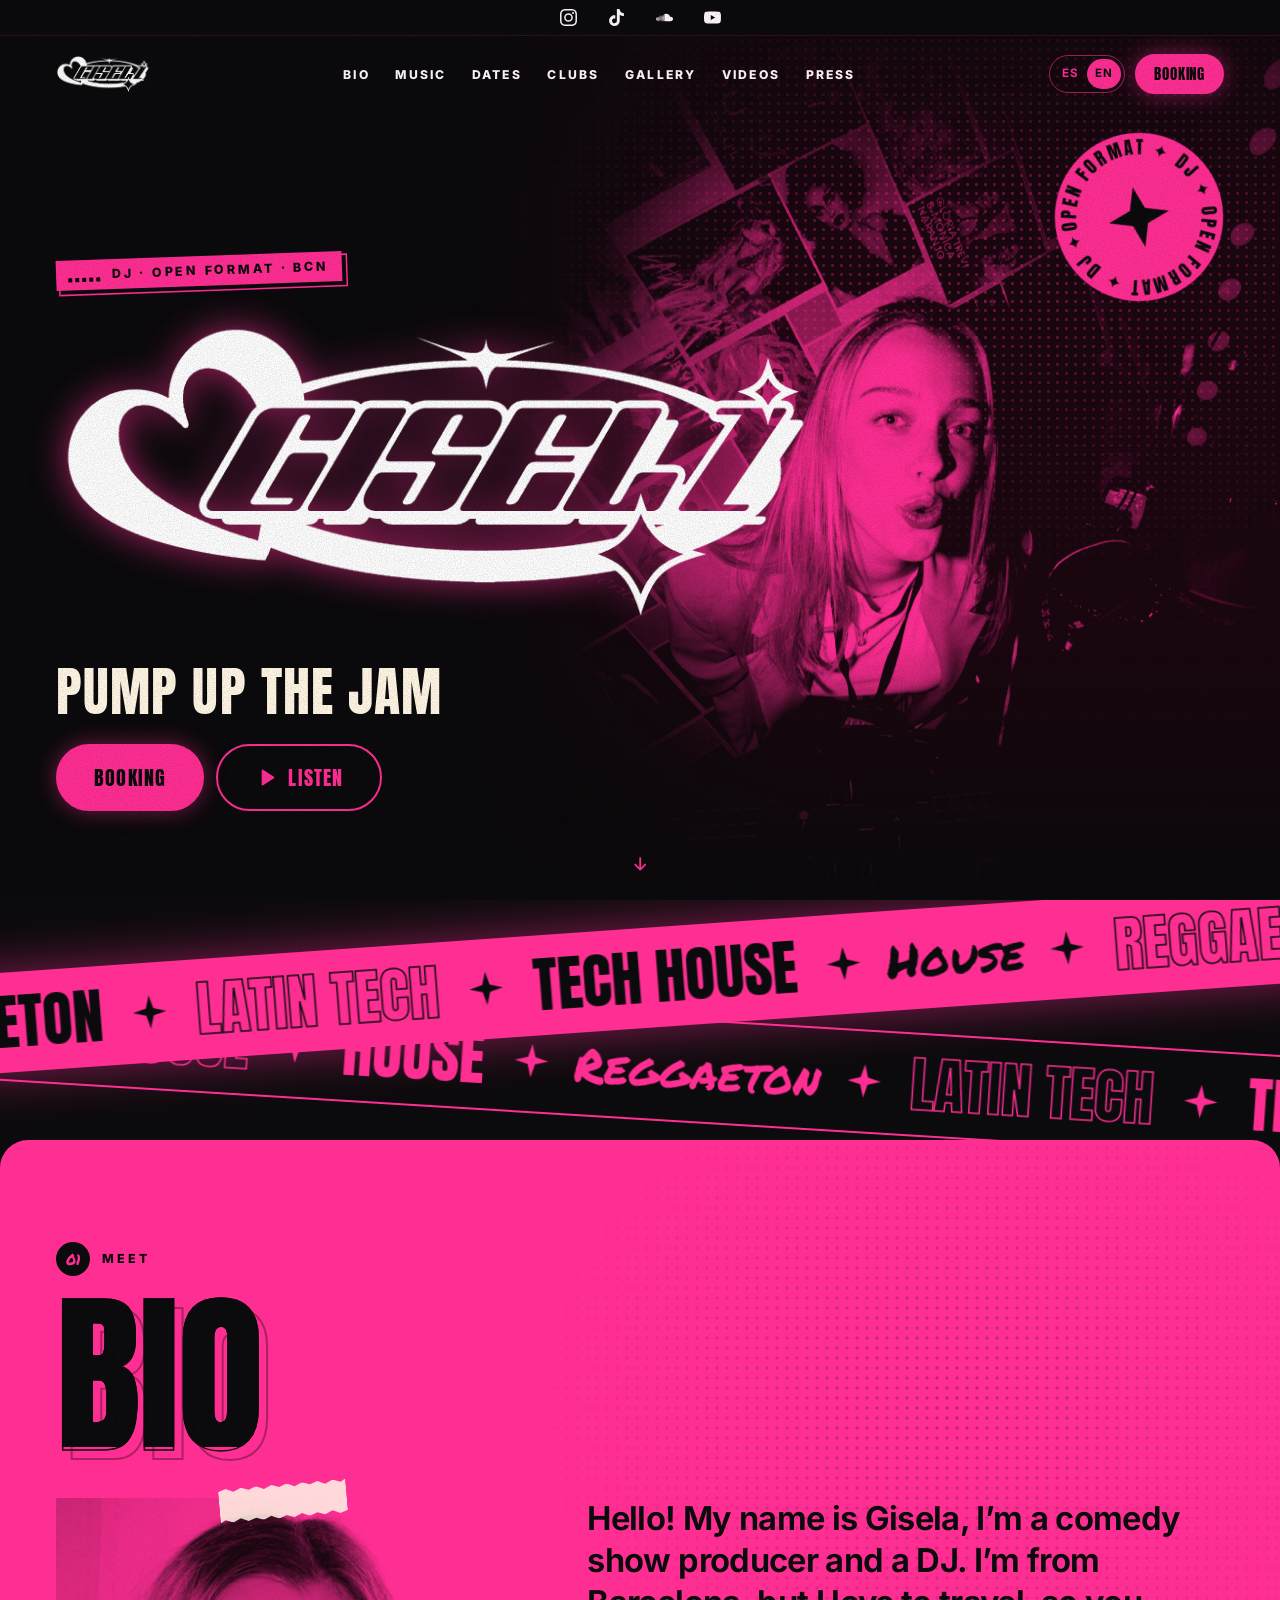
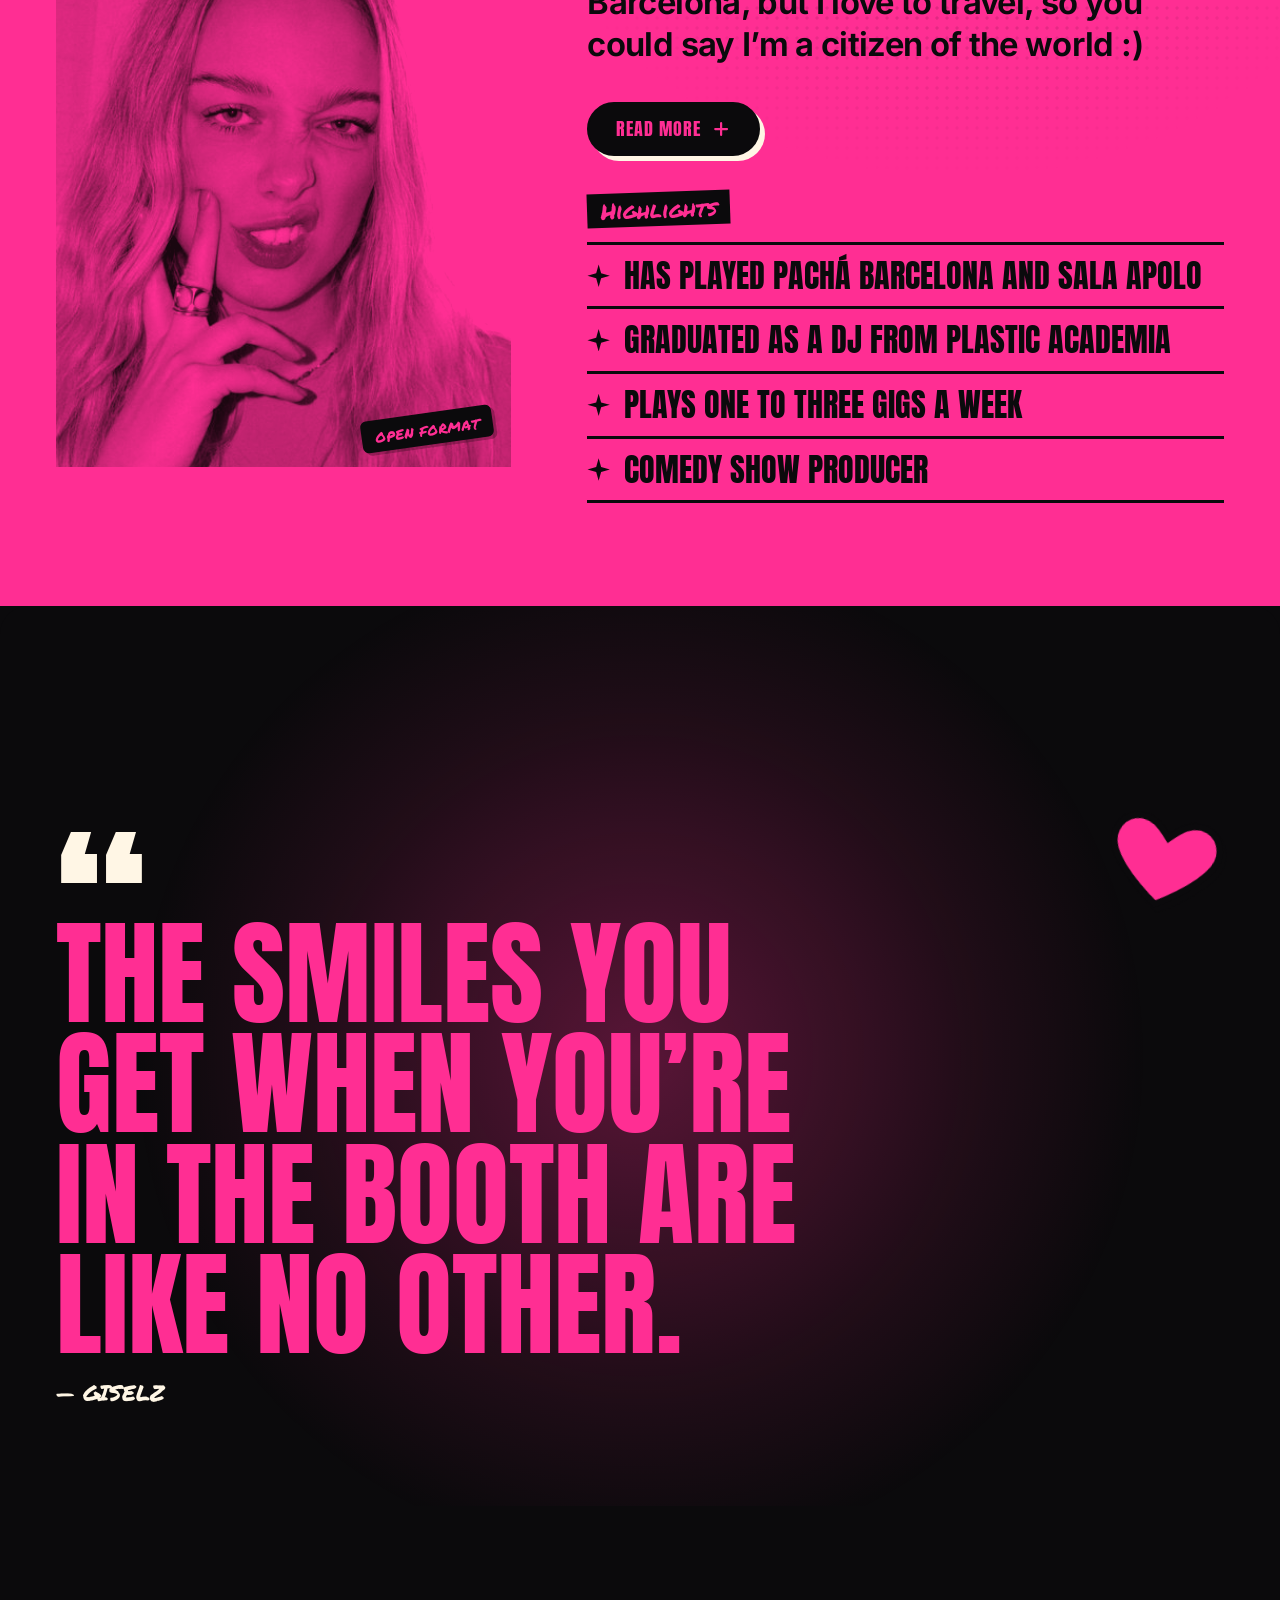
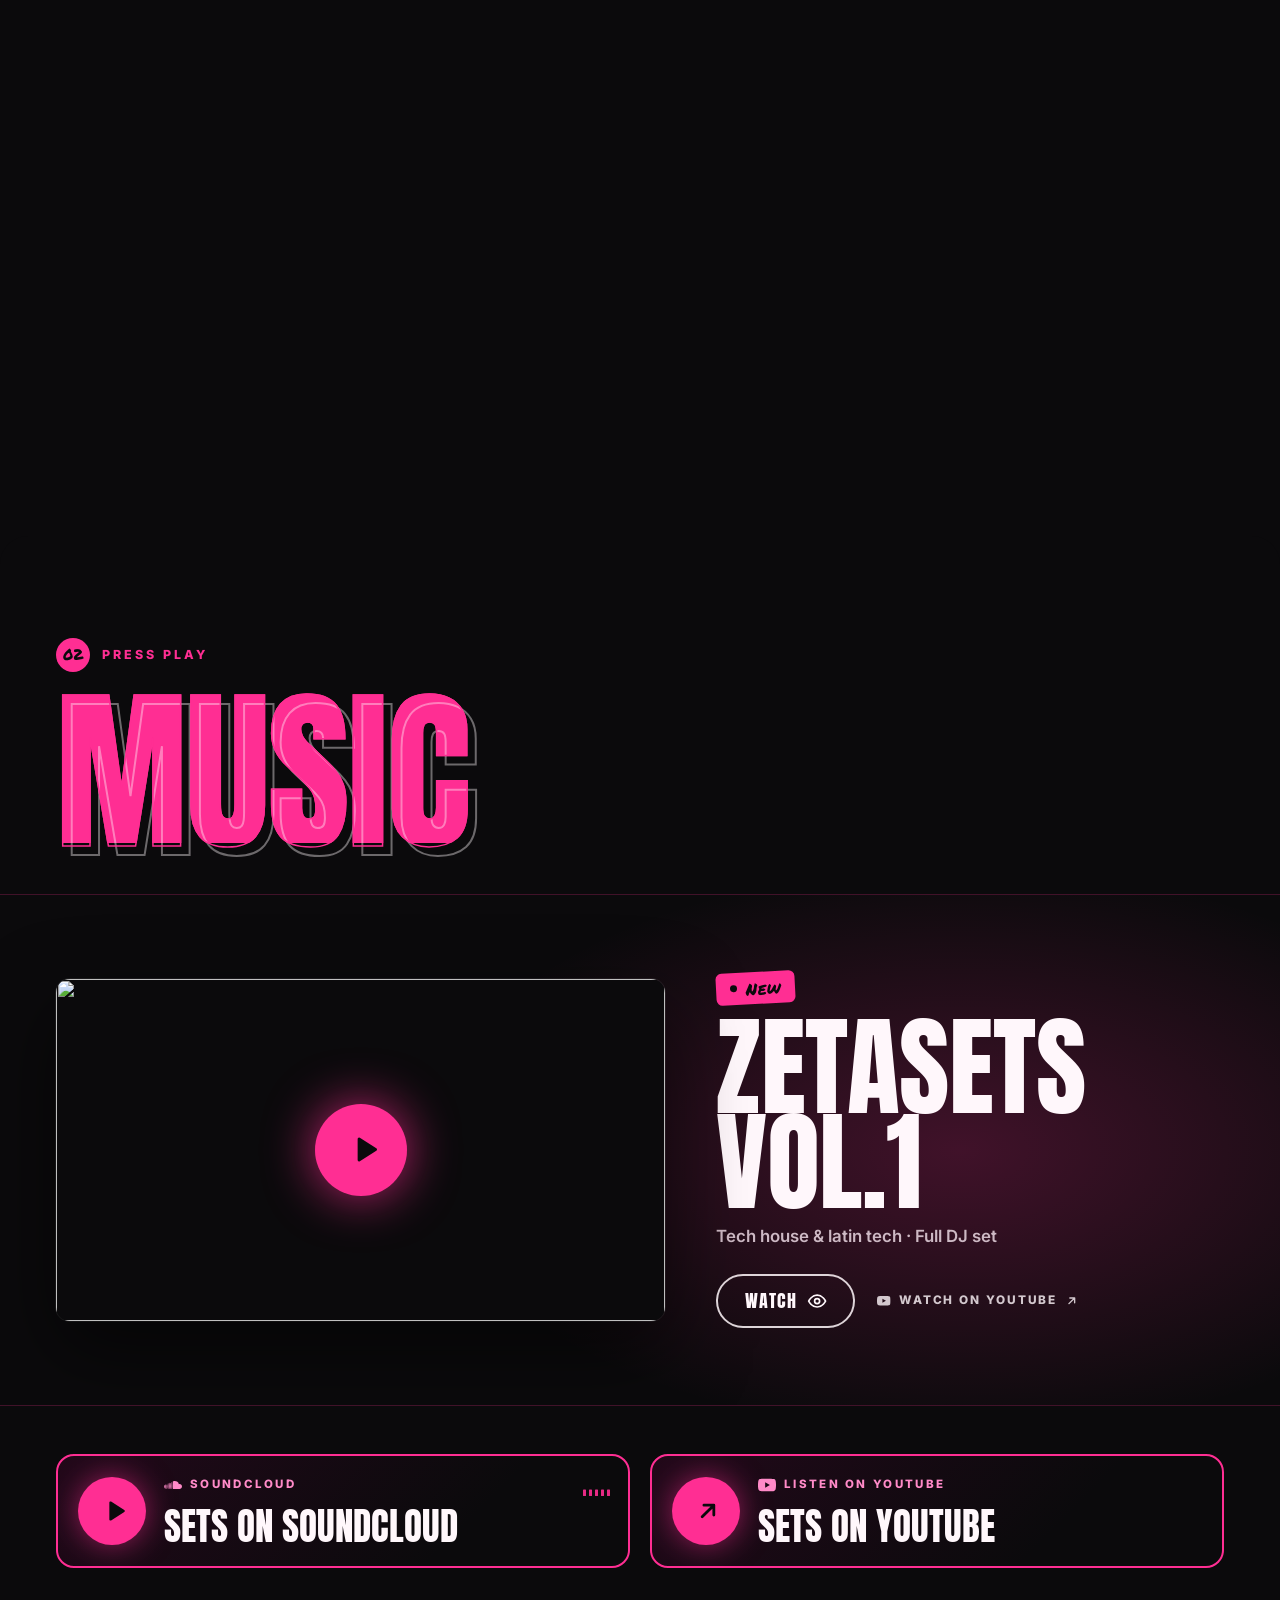
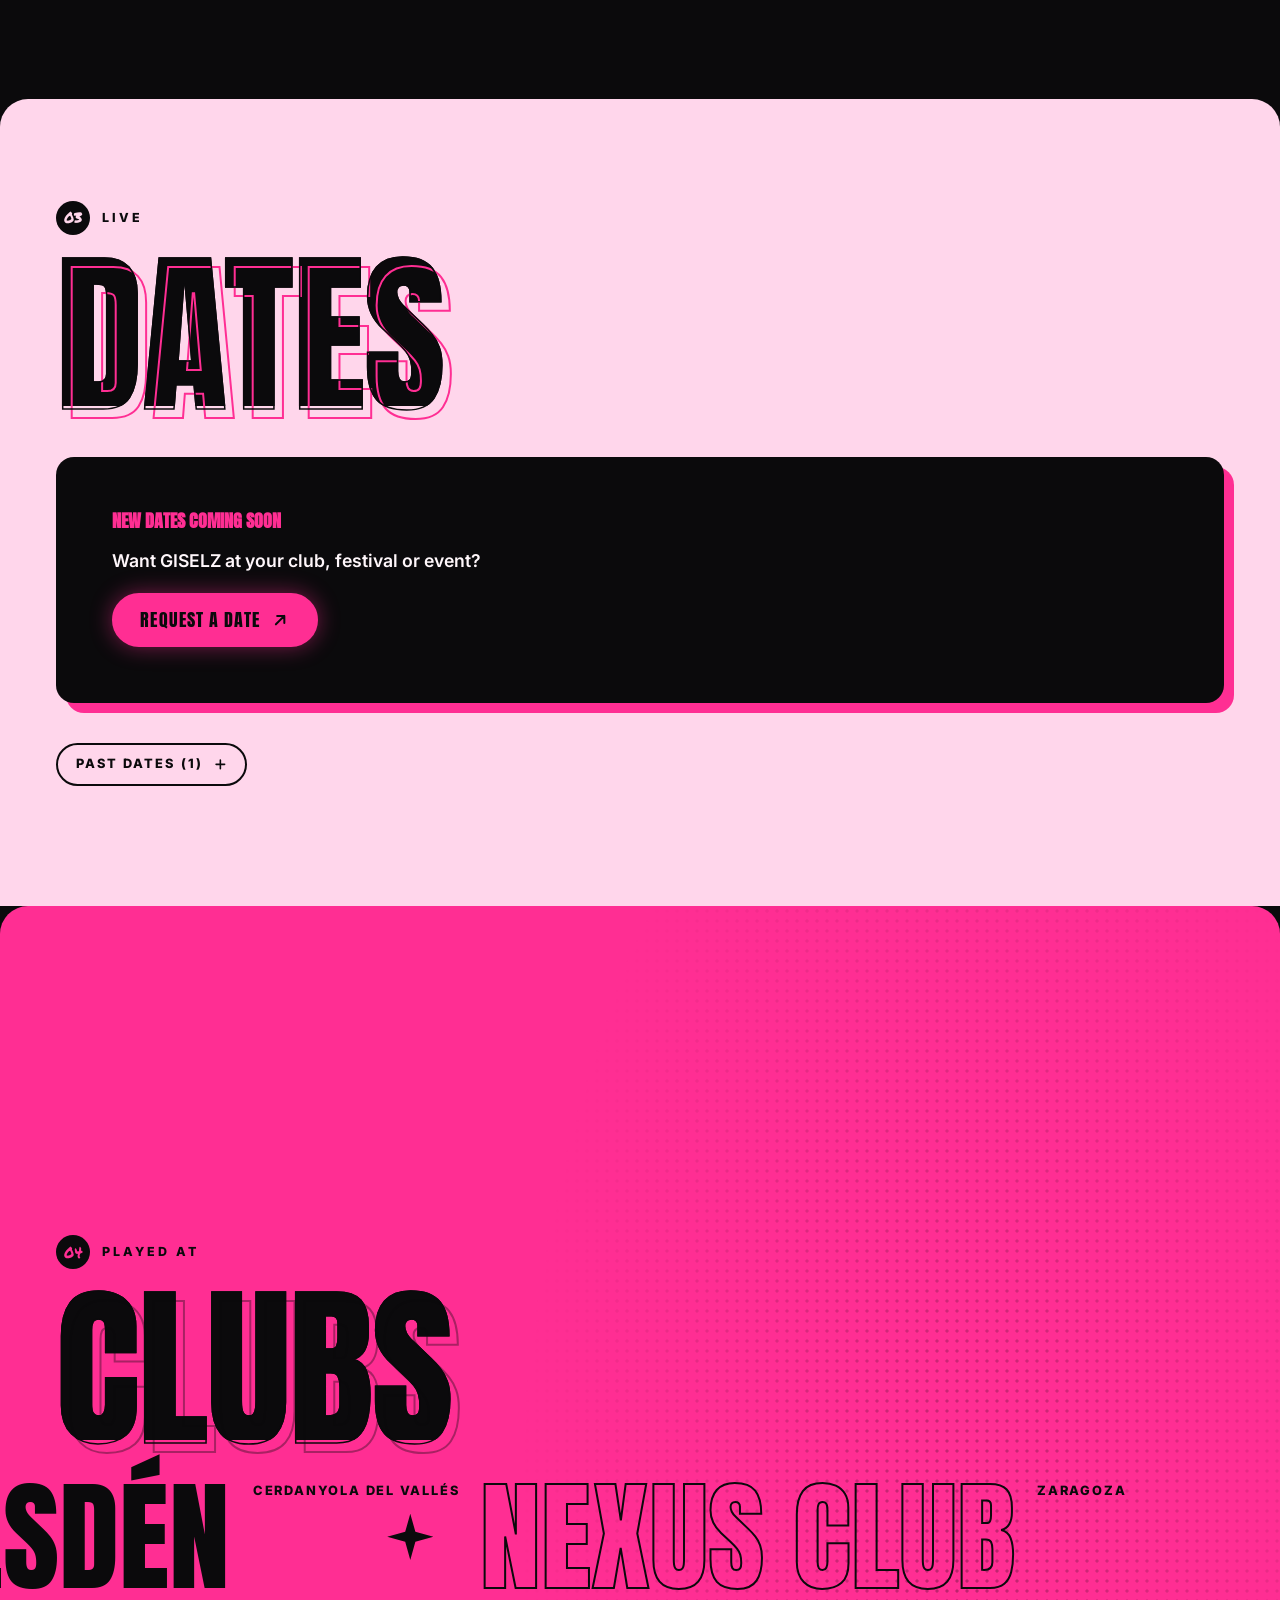
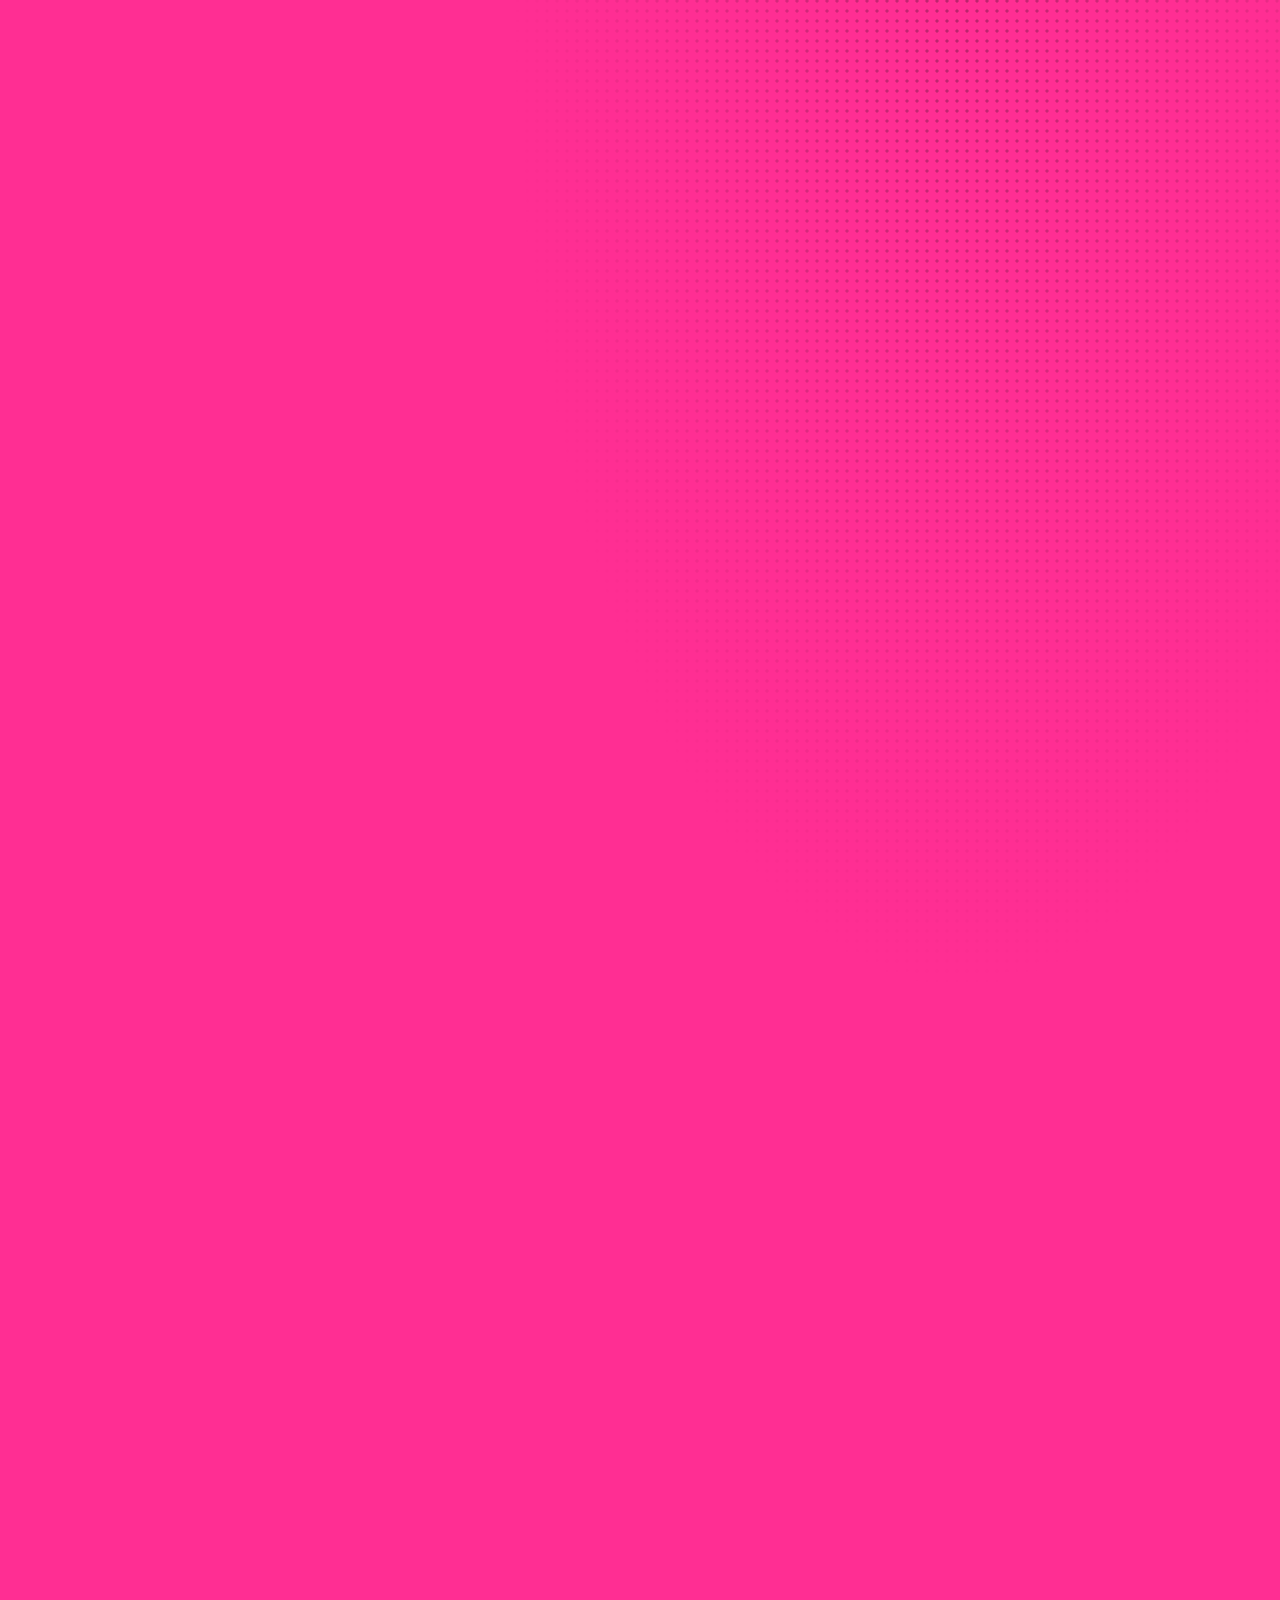
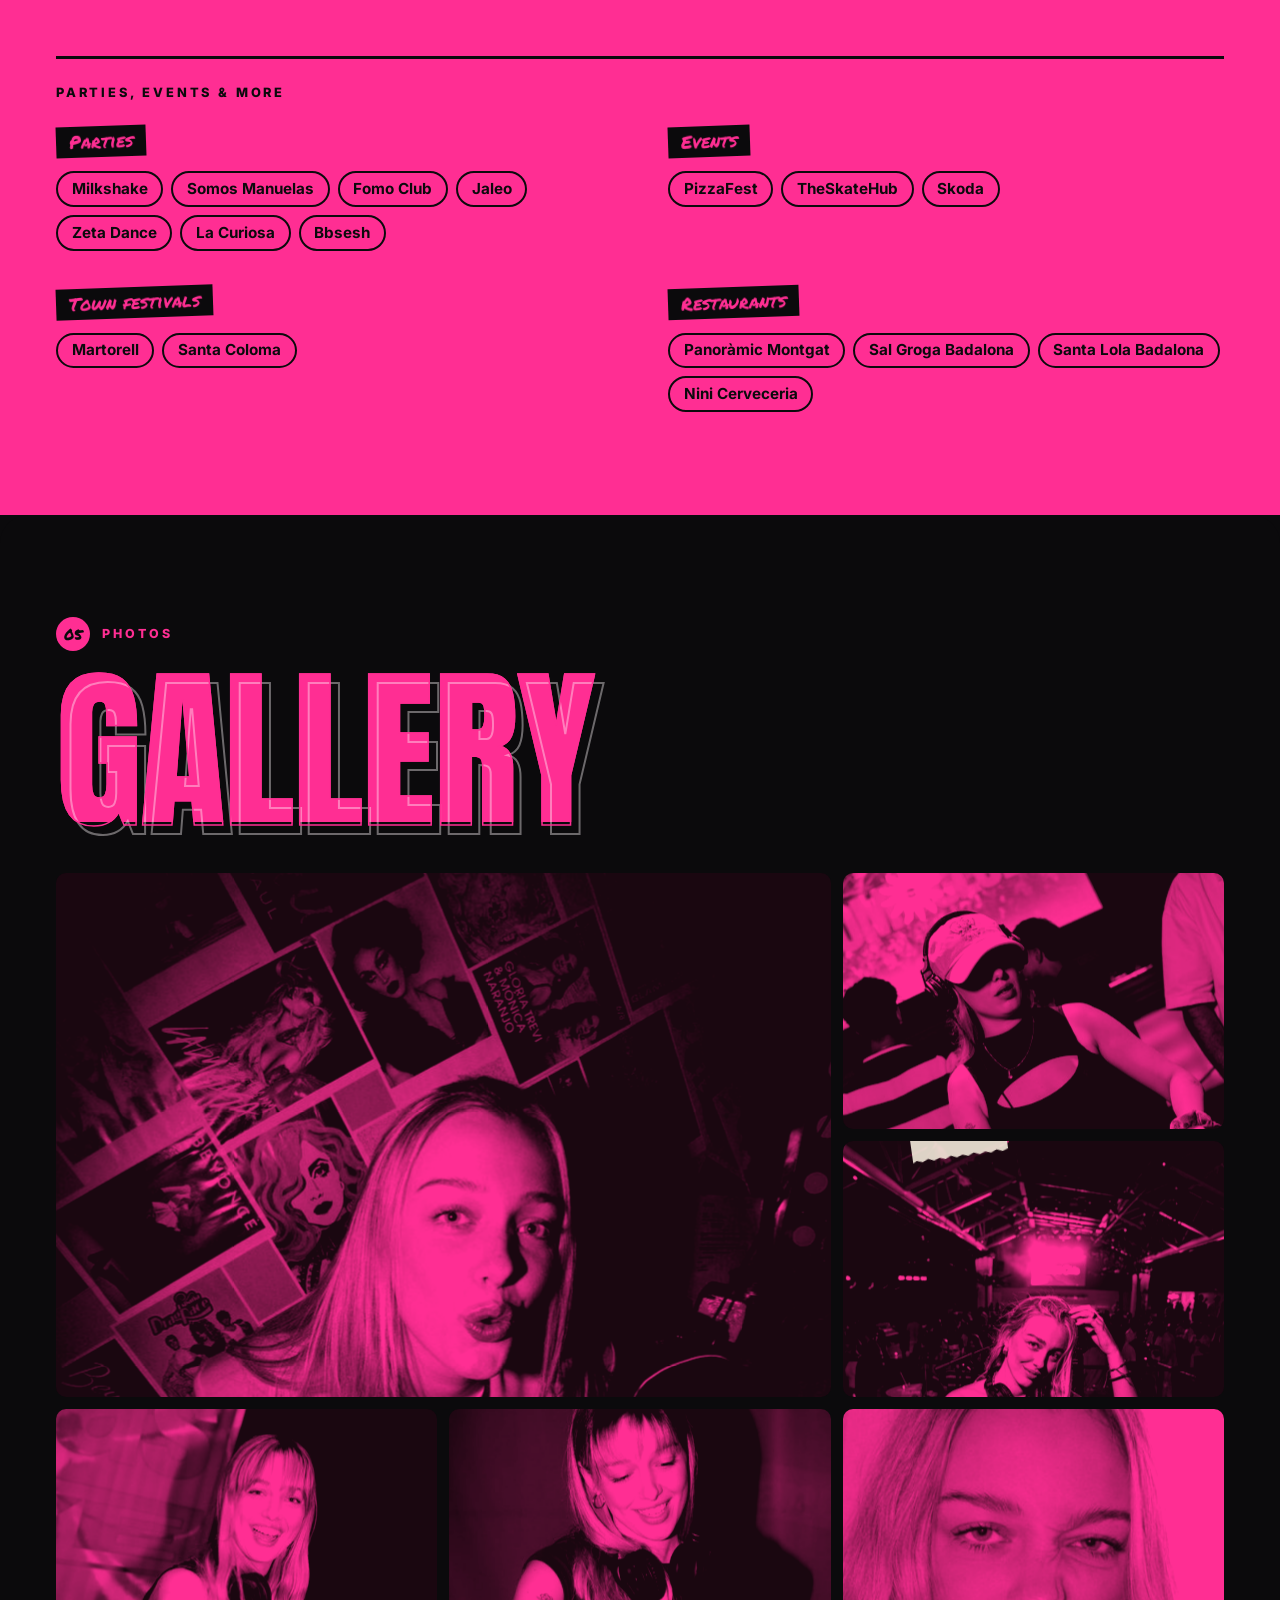
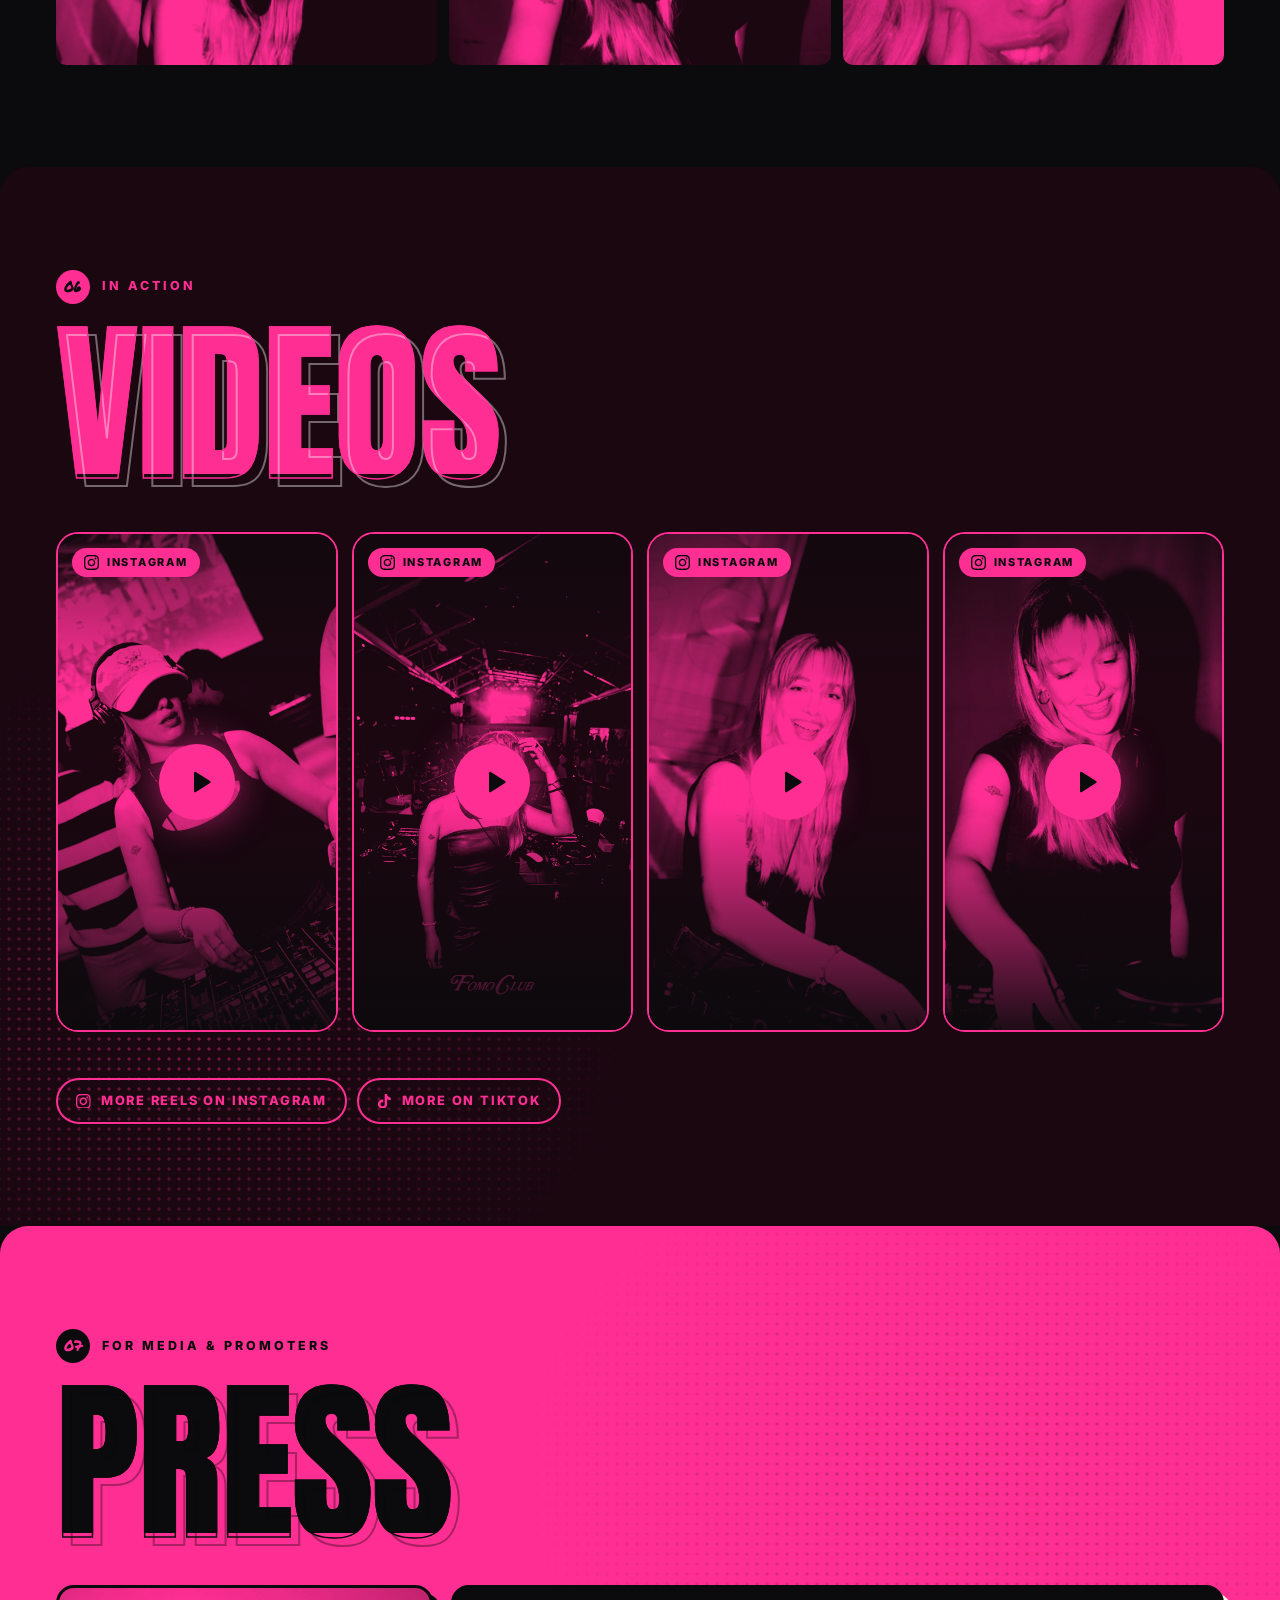
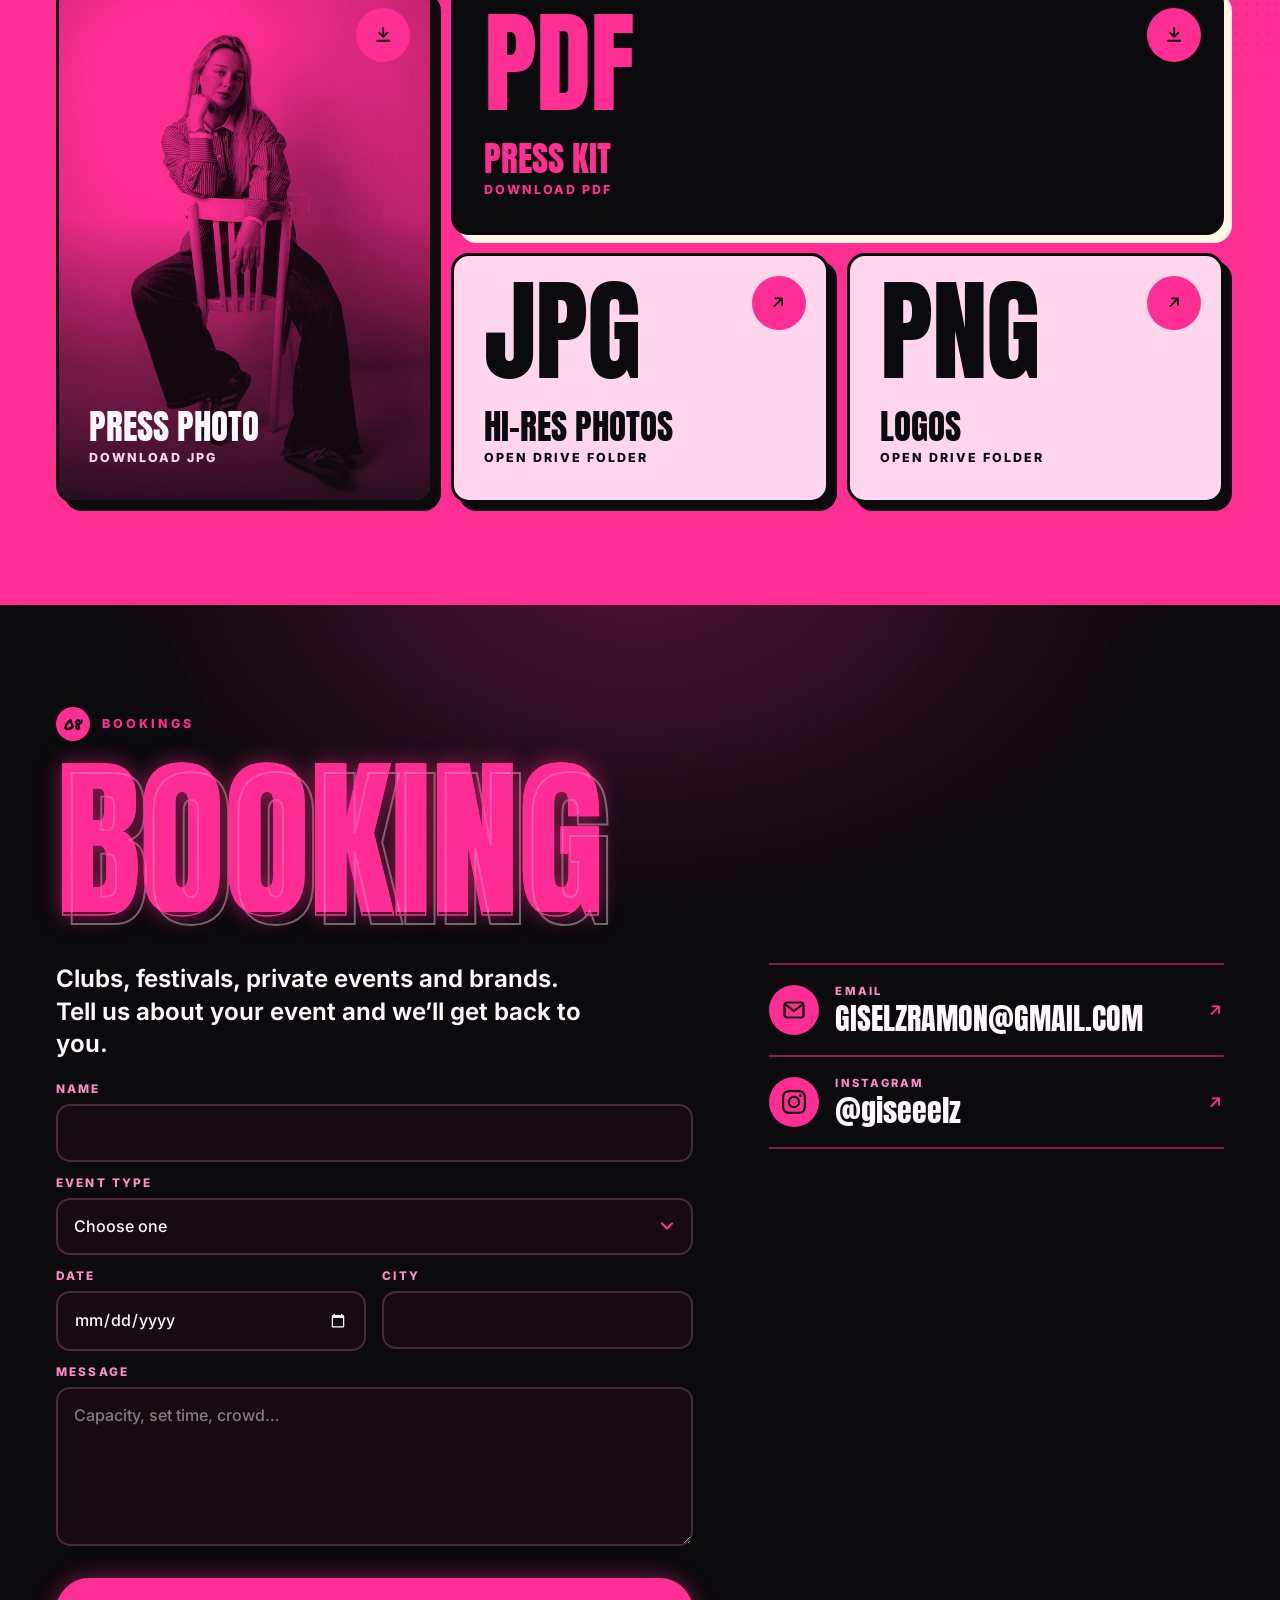
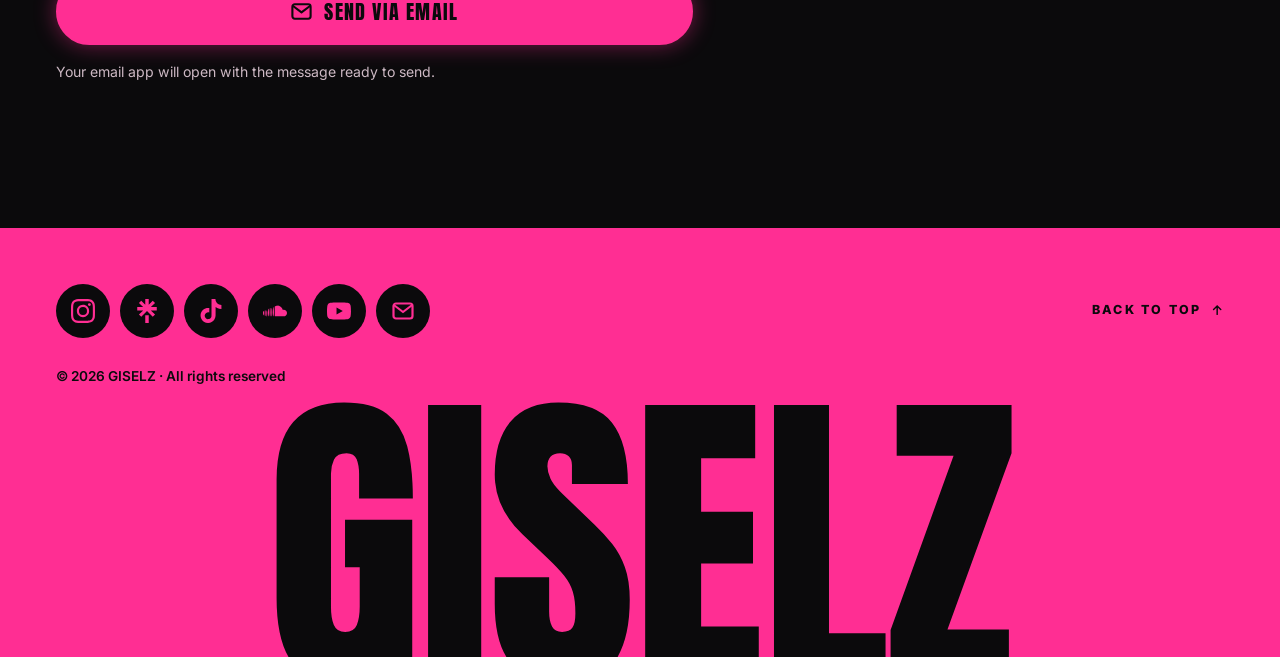
==== commit 38699c79: "Featured set, YouTube, dates from a Google Sheet, press photo and social bar Music: ZETASETS Vol.1 s" ====
--- a/index.html
+++ b/index.html
@@ -82,11 +82,18 @@
     <symbol id="i-close" viewBox="0 0 24 24" fill="none" stroke="currentColor" stroke-width="2.6" stroke-linecap="round"><path d="M6 6l12 12M18 6 6 18"/></symbol>
     <symbol id="i-prev" viewBox="0 0 24 24" fill="none" stroke="currentColor" stroke-width="2.6" stroke-linecap="round" stroke-linejoin="round"><path d="M15 5l-7 7 7 7"/></symbol>
     <symbol id="i-next" viewBox="0 0 24 24" fill="none" stroke="currentColor" stroke-width="2.6" stroke-linecap="round" stroke-linejoin="round"><path d="M9 5l7 7-7 7"/></symbol>
+    <symbol id="i-eye" viewBox="0 0 24 24" fill="none" stroke="currentColor" stroke-width="2" stroke-linecap="round" stroke-linejoin="round"><path d="M2 12s3.6-7 10-7 10 7 10 7-3.6 7-10 7S2 12 2 12Z"/><circle cx="12" cy="12" r="3"/></symbol>
     <symbol id="i-plus" viewBox="0 0 24 24" fill="none" stroke="currentColor" stroke-width="2.6" stroke-linecap="round"><path d="M12 5v14M5 12h14"/></symbol>
   </svg>
 
   <a class="skip" href="#bio" data-i18n="skip">Saltar al contenido</a>
   <div class="grain" aria-hidden="true"></div>
+
+  <!-- ============ BARRA DE REDES (arriba, en toda la web) ============ -->
+  <div class="topbar">
+    <nav class="topbar__socials" data-topsocials aria-label="Redes sociales"></nav>
+    <a class="topbar__next" id="topbar-next" href="#fechas" hidden></a>
+  </div>
 
   <!-- ============ CABECERA ============ -->
   <header class="site-head">
@@ -235,6 +242,10 @@
           <p class="kicker"><span class="kicker__num">02</span><span data-i18n="music.kicker">Dale al play</span></p>
           <h2 class="mega reveal" id="music-title" data-i18n="music.title" data-text="Música">Música</h2>
         </header>
+      </div>
+      <!-- Set destacado (se cambia en datos.js → DESTACADO) -->
+      <div class="feature" id="feature" hidden></div>
+      <div class="wrap">
         <div class="players" id="players"></div>
         <div class="platforms" id="platforms"></div>
       </div>
--- a/assets/css/styles.css
+++ b/assets/css/styles.css
@@ -46,7 +46,9 @@
   --radius: 18px;
   --ease: cubic-bezier(.2, .8, .2, 1);
   --neon: 0 0 2px #fff, 0 0 10px var(--pink), 0 0 28px rgba(255, 46, 147, .8), 0 0 64px rgba(255, 46, 147, .45);
-  --head-h: 64px;
+  --bar-h: 32px;                                /* barra de redes de arriba */
+  --row-h: 64px;                                /* fila del logo y el menú */
+  --head-h: calc(var(--bar-h) + var(--row-h));  /* todo lo fijo de arriba */
 }
 
 /* ---------- Base ---------- */
@@ -156,13 +158,41 @@
 .eq i:nth-child(5) { animation-duration: 1.05s; animation-delay: -.45s; }
 @keyframes eq { 0%, 100% { transform: scaleY(.25); } 50% { transform: scaleY(1); } }
 
+/* ---------- Barra de redes (arriba del todo, en toda la web) ---------- */
+.topbar {
+  position: fixed; inset: 0 0 auto; z-index: 61;
+  height: var(--bar-h);
+  display: flex; align-items: center; justify-content: center;
+  padding: 0 var(--gutter);
+  background: var(--ink); border-bottom: 1px solid rgba(255, 46, 147, .16);
+  transition: background-color .3s, border-color .3s;
+}
+.topbar__socials { display: flex; align-items: center; gap: clamp(10px, 3vw, 20px); }
+.topbar__link {
+  display: grid; place-items: center; width: 28px; height: 28px;
+  color: var(--white); transition: color .2s, transform .25s var(--ease);
+}
+.topbar__link .icon { width: 17px; height: 17px; }
+.topbar__link:hover { color: var(--pink); transform: translateY(-1px) scale(1.12); }
+.topbar__next {
+  position: absolute; right: var(--gutter); top: 50%; transform: translateY(-50%);
+  display: none; align-items: center; gap: 8px;
+  font: 700 .66rem/1 var(--f-body); letter-spacing: .14em; text-transform: uppercase;
+  color: var(--white); text-decoration: none; white-space: nowrap;
+}
+.topbar__next:hover { color: var(--pink); }
+.topbar__nextlabel { color: var(--pink); }
+.topbar__dot { width: 7px; height: 7px; border-radius: 50%; background: var(--pink); box-shadow: 0 0 10px var(--pink); animation: pulse 1.6s ease-in-out infinite; }
+@keyframes pulse { 50% { opacity: .35; } }
+.menu-open .topbar { background: var(--pink); border-color: transparent; }
+.menu-open .topbar__link { color: var(--ink); }
+
 /* ---------- Cabecera ---------- */
 .site-head {
-  position: fixed; inset: 0 0 auto; z-index: 60;
-  height: var(--head-h);
+  position: fixed; left: 0; right: 0; top: var(--bar-h); z-index: 60;
+  height: var(--row-h);
   display: flex; align-items: center; justify-content: space-between; gap: 12px;
   padding: 0 var(--gutter);
-  padding-top: env(safe-area-inset-top);
   transition: background-color .3s, box-shadow .3s;
 }
 .site-head.is-solid {
@@ -222,12 +252,12 @@
   background: var(--pink); color: var(--ink);
   overflow-y: auto;
   visibility: hidden;
-  clip-path: circle(0 at calc(100% - var(--gutter) - 22px) calc(var(--head-h) / 2));
+  clip-path: circle(0 at calc(100% - var(--gutter) - 22px) calc(var(--bar-h) + var(--row-h) / 2));
   transition: clip-path .55s var(--ease), visibility 0s .55s;
 }
 .menu-open .menu {
   visibility: visible;
-  clip-path: circle(160% at calc(100% - var(--gutter) - 22px) calc(var(--head-h) / 2));
+  clip-path: circle(160% at calc(100% - var(--gutter) - 22px) calc(var(--bar-h) + var(--row-h) / 2));
   transition: clip-path .6s var(--ease), visibility 0s;
 }
 .menu nav ol { list-style: none; margin: 0; padding: 0; counter-reset: m; border-top: 2px solid var(--ink); }
@@ -540,6 +570,7 @@
 .player__facade {
   display: grid; grid-template-columns: auto 1fr; align-items: center; gap: 18px;
   width: 100%; padding: 20px; border: 0; background: none; text-align: left;
+  color: inherit; text-decoration: none;
 }
 .player__btn {
   display: grid; place-items: center; width: 68px; height: 68px; border-radius: 50%;
@@ -581,6 +612,64 @@
 .chip:hover { background: var(--pink); color: var(--ink); transform: rotate(-2deg); }
 .chip--solid { background: var(--pink); color: var(--ink); box-shadow: 0 0 24px rgba(255, 46, 147, .45); }
 .chip--solid:hover { background: var(--cream); border-color: var(--cream); }
+
+/* Set destacado ("novedad"): miniatura grande + título, con la foto desenfocada de fondo */
+.feature {
+  position: relative; isolation: isolate; overflow: hidden; overflow: clip;
+  margin-bottom: clamp(28px, 4vw, 48px);
+  padding: clamp(36px, 6vw, 96px) 0;
+  border-block: 1px solid rgba(255, 46, 147, .22);
+}
+.feature[hidden] { display: none; }
+.feature__bg { position: absolute; inset: -60px; z-index: -2; }
+.feature__bg img { width: 100%; height: 100%; object-fit: cover; filter: blur(26px) saturate(1.25) brightness(.5); transform: scale(1.08); }
+.feature::before {
+  content: ""; position: absolute; inset: 0; z-index: -1;
+  background:
+    radial-gradient(60% 80% at 75% 50%, rgba(255, 46, 147, .22), transparent 70%),
+    linear-gradient(180deg, rgba(11, 10, 12, .35), rgba(11, 10, 12, .55));
+}
+.feature__inner { display: grid; gap: clamp(22px, 4vw, 64px); align-items: center; }
+.feature__media {
+  position: relative; aspect-ratio: 16 / 9; overflow: hidden;
+  border-radius: 14px; background: var(--ink);
+  box-shadow: 0 30px 80px rgba(0, 0, 0, .55), 0 0 0 1px rgba(255, 255, 255, .08);
+}
+.feature__media iframe { position: absolute; inset: 0; width: 100%; height: 100%; border: 0; }
+.feature__facade { position: absolute; inset: 0; width: 100%; padding: 0; border: 0; background: none; }
+.feature__facade img { width: 100%; height: 100%; object-fit: cover; transition: transform .8s var(--ease), filter .5s; }
+.feature__facade:hover img, .feature__facade:focus-visible img { transform: scale(1.04); filter: brightness(1.08); }
+.feature__play {
+  position: absolute; left: 50%; top: 50%; transform: translate(-50%, -50%);
+  display: grid; place-items: center; width: clamp(64px, 9vw, 92px); aspect-ratio: 1; border-radius: 50%;
+  background: var(--pink); color: var(--ink); box-shadow: 0 0 50px rgba(255, 46, 147, .75);
+  transition: transform .3s var(--ease);
+}
+.feature__play .icon { width: 38%; height: 38%; margin-left: 6%; }
+.feature__facade:hover .feature__play { transform: translate(-50%, -50%) scale(1.1) rotate(-8deg); }
+.feature__tag {
+  display: inline-flex; align-items: center; gap: 8px; padding: .45em .85em;
+  background: var(--pink); color: var(--ink); border-radius: 6px;
+  font: 400 1.05rem/1 var(--f-hand); transform: rotate(-3deg);
+}
+.feature__tag::before { content: ""; width: 7px; height: 7px; border-radius: 50%; background: var(--ink); animation: pulse 1.4s ease-in-out infinite; }
+.feature__title {
+  margin: 16px 0 12px; color: var(--white);
+  font: 400 clamp(3rem, 12vw, 6.8rem)/.88 var(--f-display); text-transform: uppercase; letter-spacing: -.005em;
+}
+.feature__sub { margin: 0 0 24px; max-width: 40ch; font-size: 1.05rem; font-weight: 600; color: var(--muted); }
+.feature__actions { display: flex; flex-wrap: wrap; align-items: center; gap: 14px 22px; }
+.btn--light { --fg: var(--white); --bd: rgba(255, 247, 251, .85); }
+.btn--light:hover { --bg: var(--white); --fg: var(--ink); --bd: var(--white); }
+.feature__out {
+  display: inline-flex; align-items: center; gap: 8px;
+  font: 800 .74rem/1 var(--f-body); letter-spacing: .16em; text-transform: uppercase;
+  color: var(--white); text-decoration: none; opacity: .8; transition: opacity .2s, color .2s;
+}
+.feature__out:hover { opacity: 1; color: var(--pink); }
+@media (min-width: 900px) {
+  .feature__inner { grid-template-columns: 1.2fr 1fr; }
+}
 
 /* ---------- 5. Fechas ---------- */
 .gigs__label {
@@ -865,6 +954,19 @@
 .press-card--main .press-card__icon { background: var(--pink); }
 a.press-card:hover .press-card__icon { transform: translateY(4px); }
 .press-card.is-pending { box-shadow: none; border-style: dashed; }
+/* Tarjeta con la foto de prensa (se descarga al pulsar) */
+.press-card--photo { min-height: 420px; justify-content: flex-end; overflow: hidden; isolation: isolate; color: var(--white); background: var(--ink); }
+.press-card__img { position: absolute; inset: 0; z-index: -1; }
+.press-card__img img { object-position: 50% 30%; }
+.press-card--photo::after {
+  content: ""; position: absolute; inset: 0; z-index: -1; pointer-events: none;
+  background: linear-gradient(180deg, transparent 45%, rgba(11, 10, 12, .85));
+}
+.press-card--photo .press-card__label { color: var(--white); }
+.press-card--photo .press-card__sub { color: var(--pale); }
+a.press-card--photo:hover .press-card__img { background-color: #fff; }
+a.press-card--photo:hover .press-card__img img { filter: grayscale(0) contrast(1.05); transform: scale(1.04); }
+a.press-card--photo:hover .press-card__img::after { opacity: 0; }
 .press-card.is-pending .press-card__icon { background: transparent; border: 2px dashed currentColor; color: inherit; }
 
 /* ---------- 10. Booking ---------- */
@@ -973,13 +1075,17 @@
   .gig { grid-template-columns: auto 1fr auto; }
   .gig__cta { grid-column: auto; }
   .gig__cta .btn { width: auto; }
-  .press { grid-template-columns: repeat(2, 1fr); }
-  .press-card--main { grid-column: 1 / -1; }
+  .press { grid-template-columns: repeat(2, 1fr); grid-template-areas: "kit kit" "photo fotos" "photo logos"; }
+  .press-card--main { grid-area: kit; }
+  .press-card--photo { grid-area: photo; }
+  .press-card--fotos { grid-area: fotos; }
+  .press-card--logos { grid-area: logos; }
   .bio__photo { margin: 0; max-width: 560px; }
 }
 
 @media (min-width: 900px) {
-  :root { --head-h: 76px; }
+  :root { --row-h: 76px; --bar-h: 36px; }
+  .topbar__next[href]:not([hidden]) { display: inline-flex; }
   .hero__down { display: grid; }
   .bio { grid-template-columns: 5fr 7fr; gap: clamp(40px, 6vw, 96px); align-items: start; }
   .bio__photo { transform: rotate(-2deg); position: sticky; top: calc(var(--head-h) + 32px); }
@@ -995,8 +1101,7 @@
       linear-gradient(90deg, var(--ink) 0%, var(--ink) 36%, rgba(11, 10, 12, .6) 46%, rgba(11, 10, 12, 0) 62%),
       linear-gradient(180deg, rgba(11, 10, 12, .55) 0%, rgba(11, 10, 12, 0) 22%, rgba(11, 10, 12, 0) 72%, var(--ink) 100%);
   }
-  .press { grid-template-columns: 1.4fr 1fr 1fr; }
-  .press-card--main { grid-column: auto; }
+  .press { grid-template-columns: 1fr 1fr 1fr; grid-template-areas: "photo kit kit" "photo fotos logos"; }
   .press-card { min-height: 250px; padding: 30px; }
   .booking { grid-template-columns: 7fr 5fr; gap: clamp(40px, 6vw, 96px); align-items: start; }
   .contact { position: sticky; top: calc(var(--head-h) + 32px); }
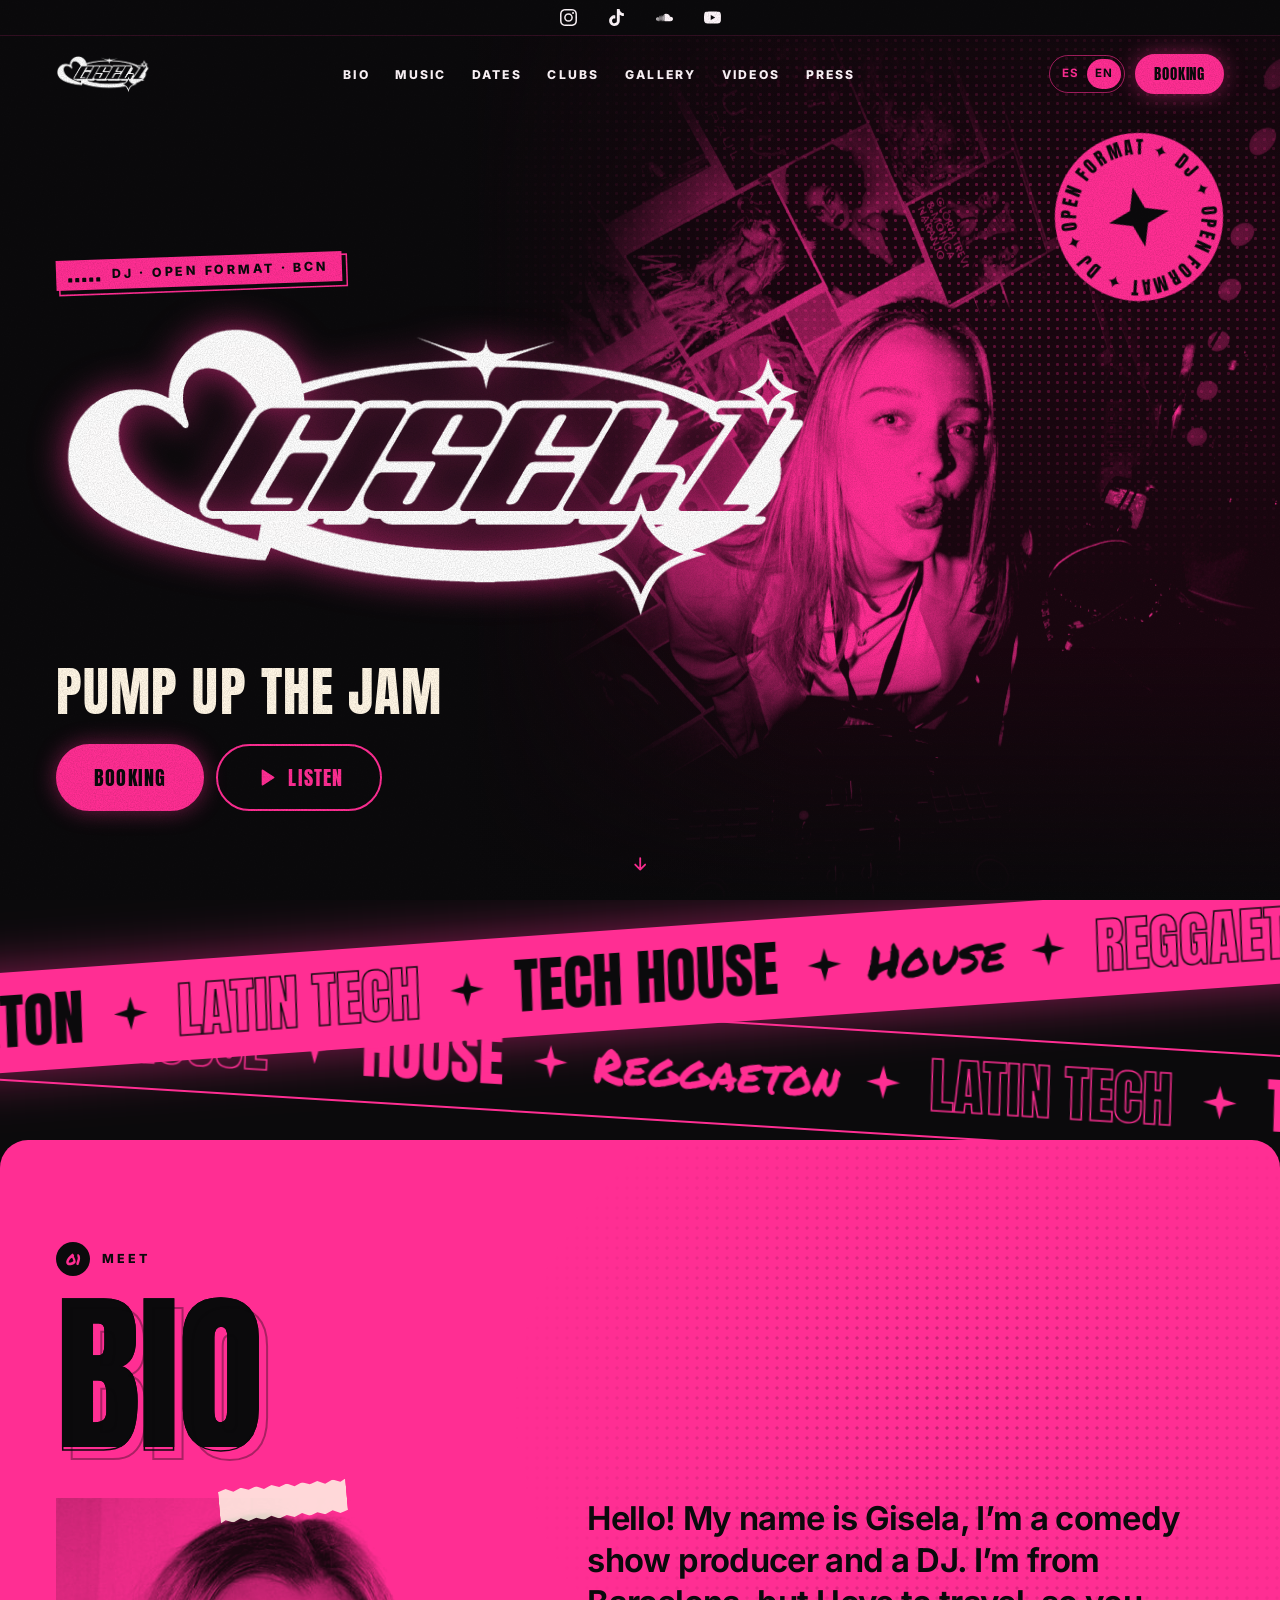
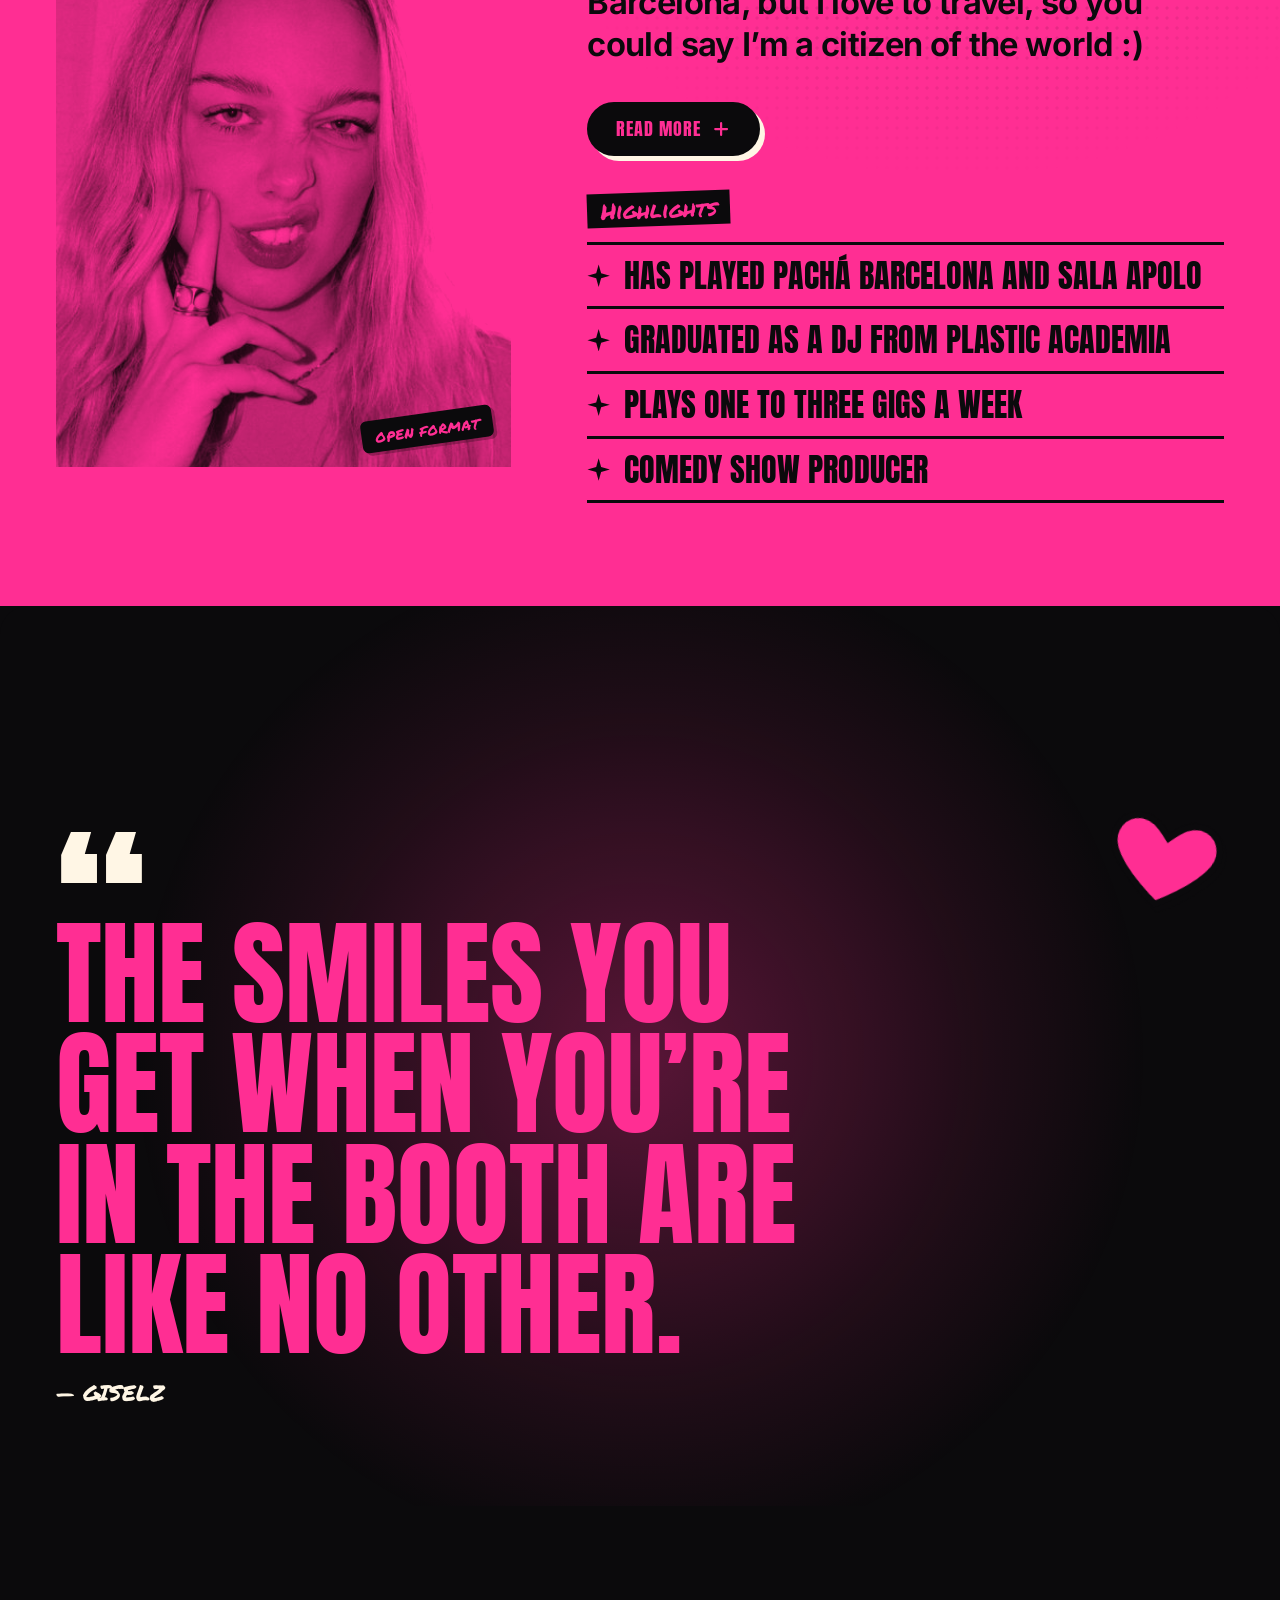
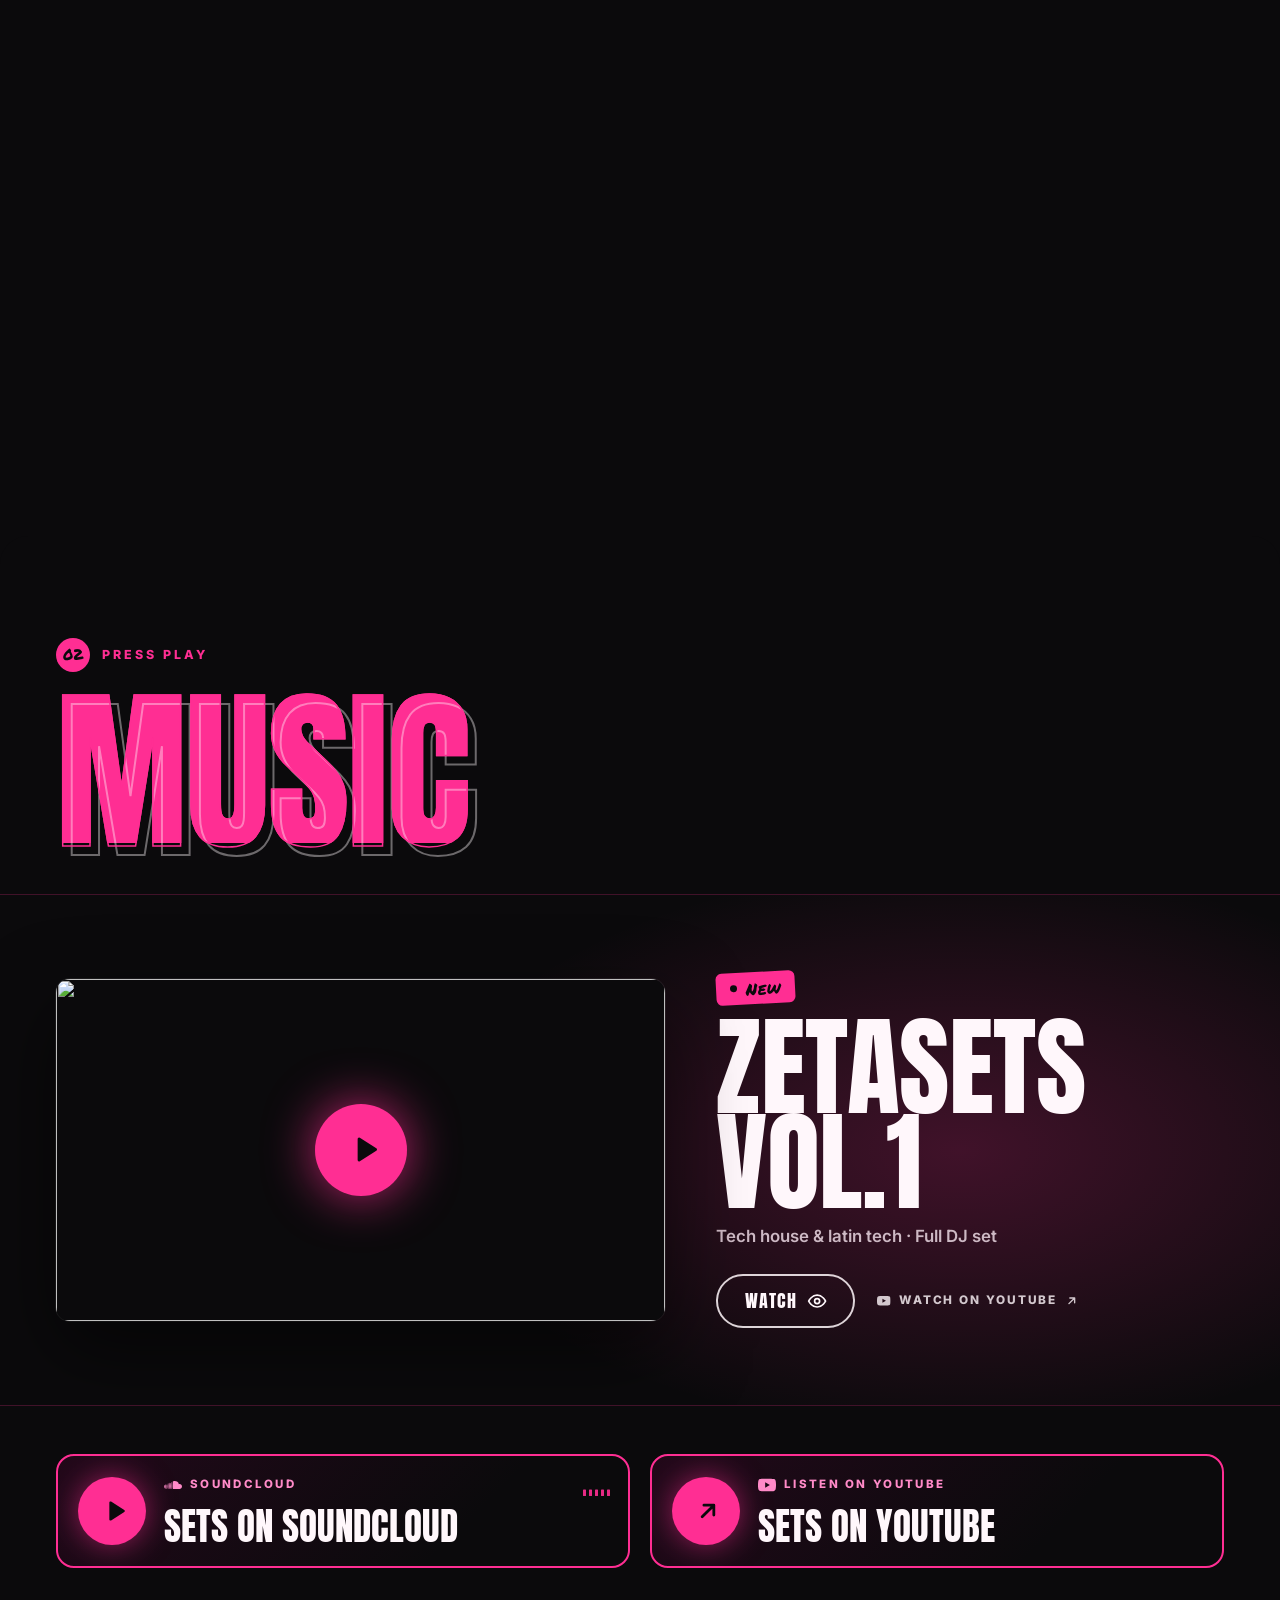
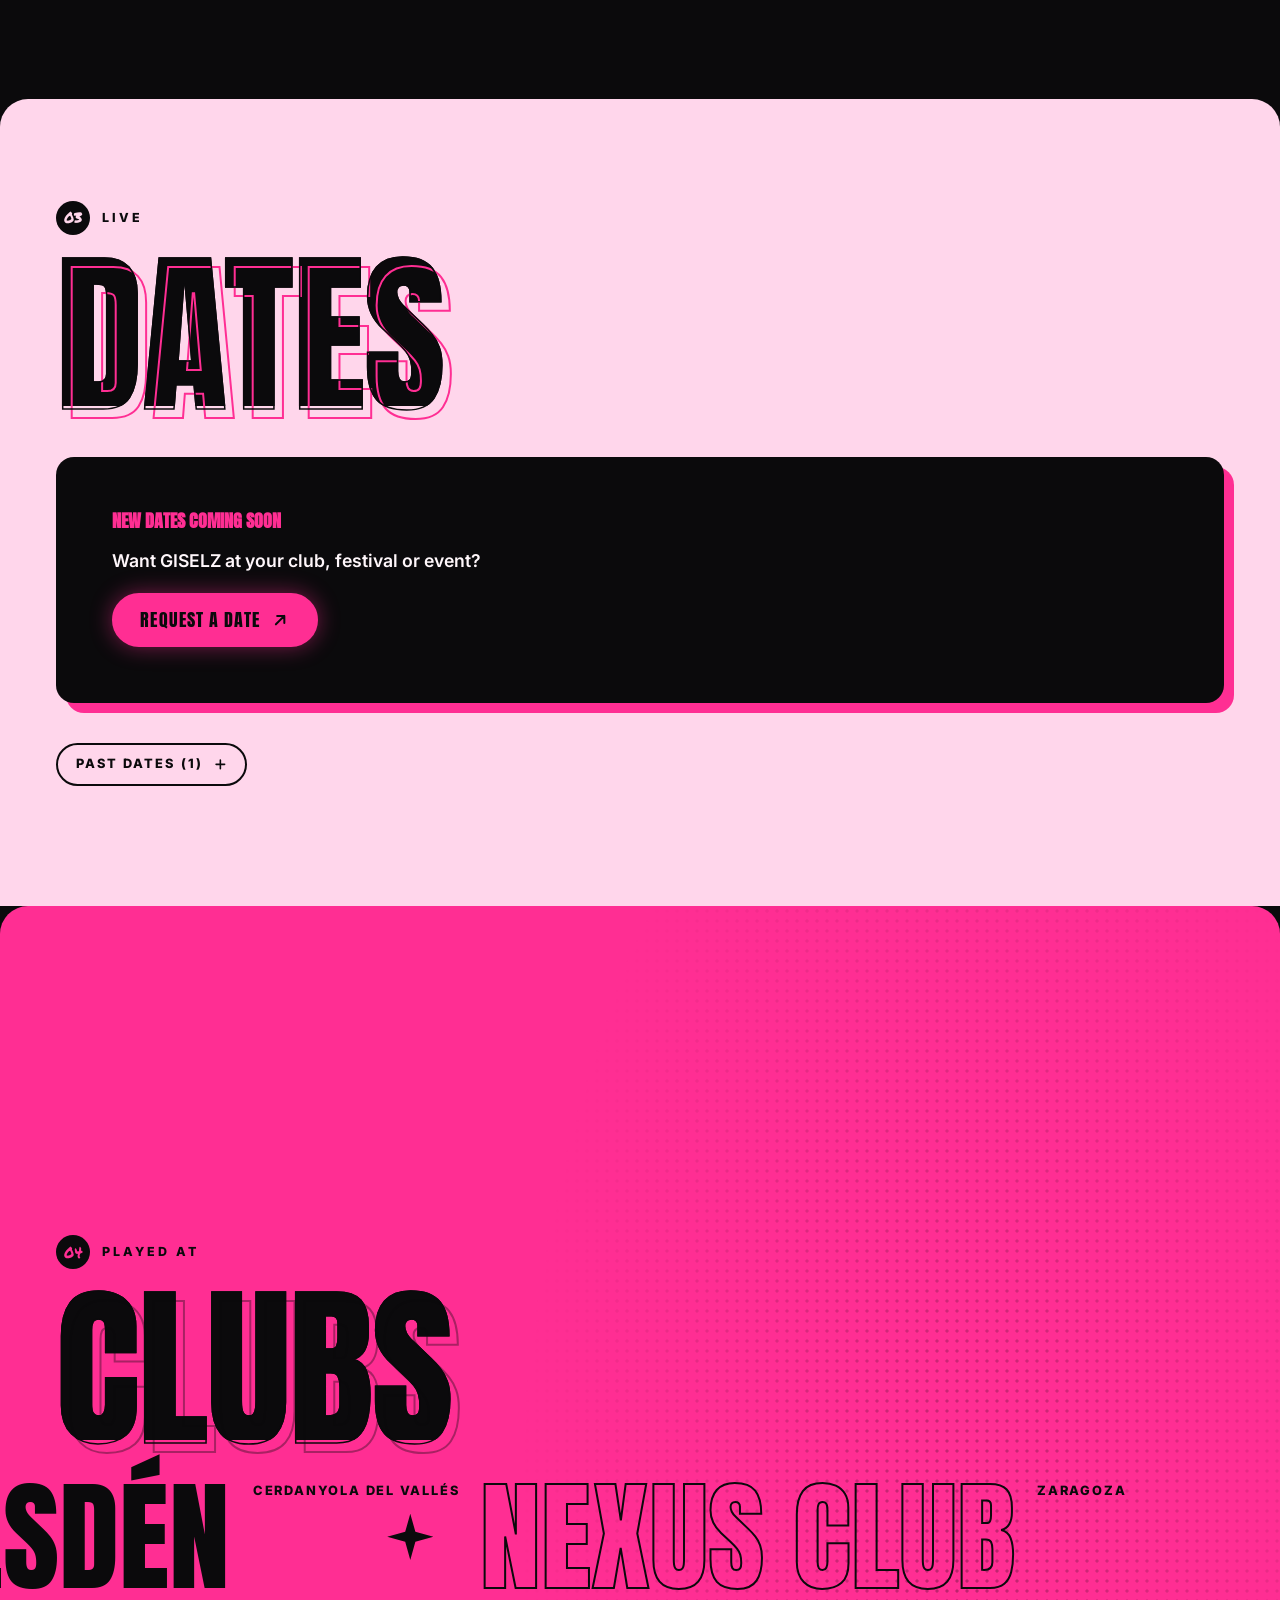
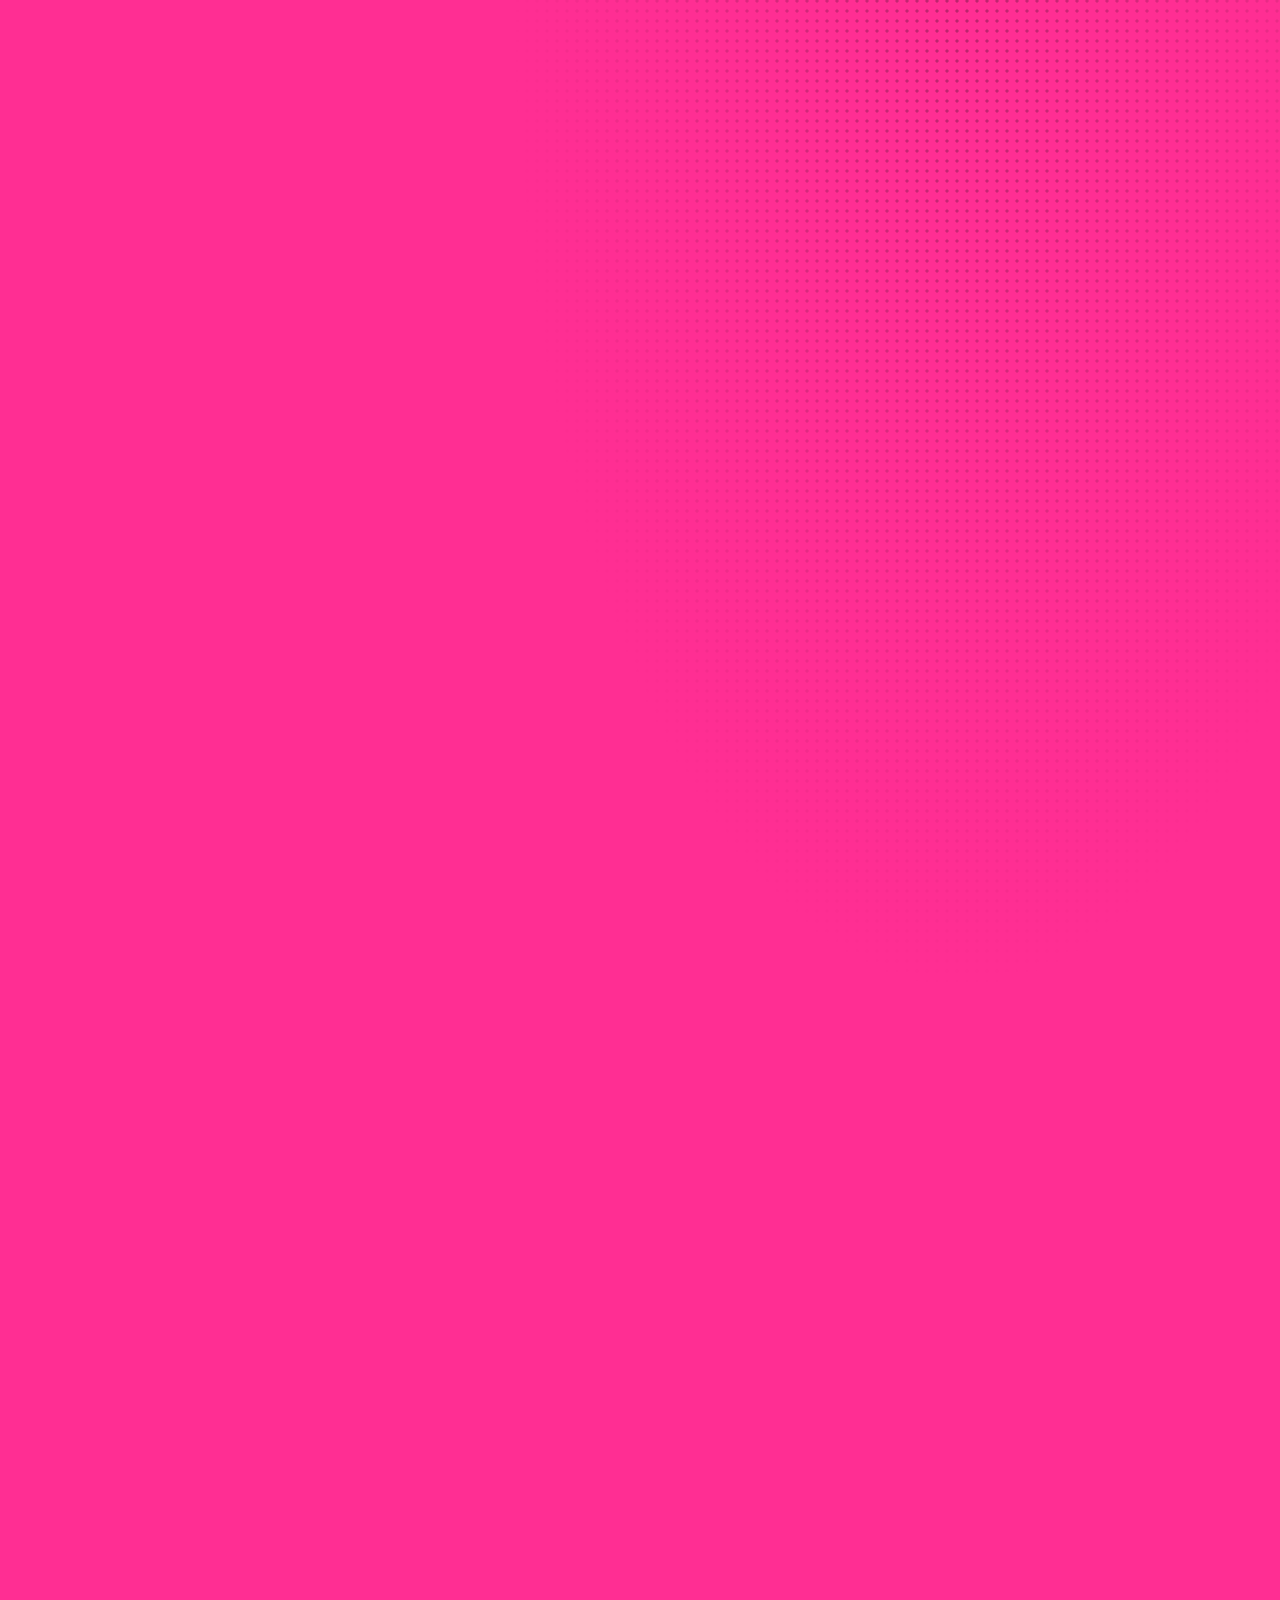
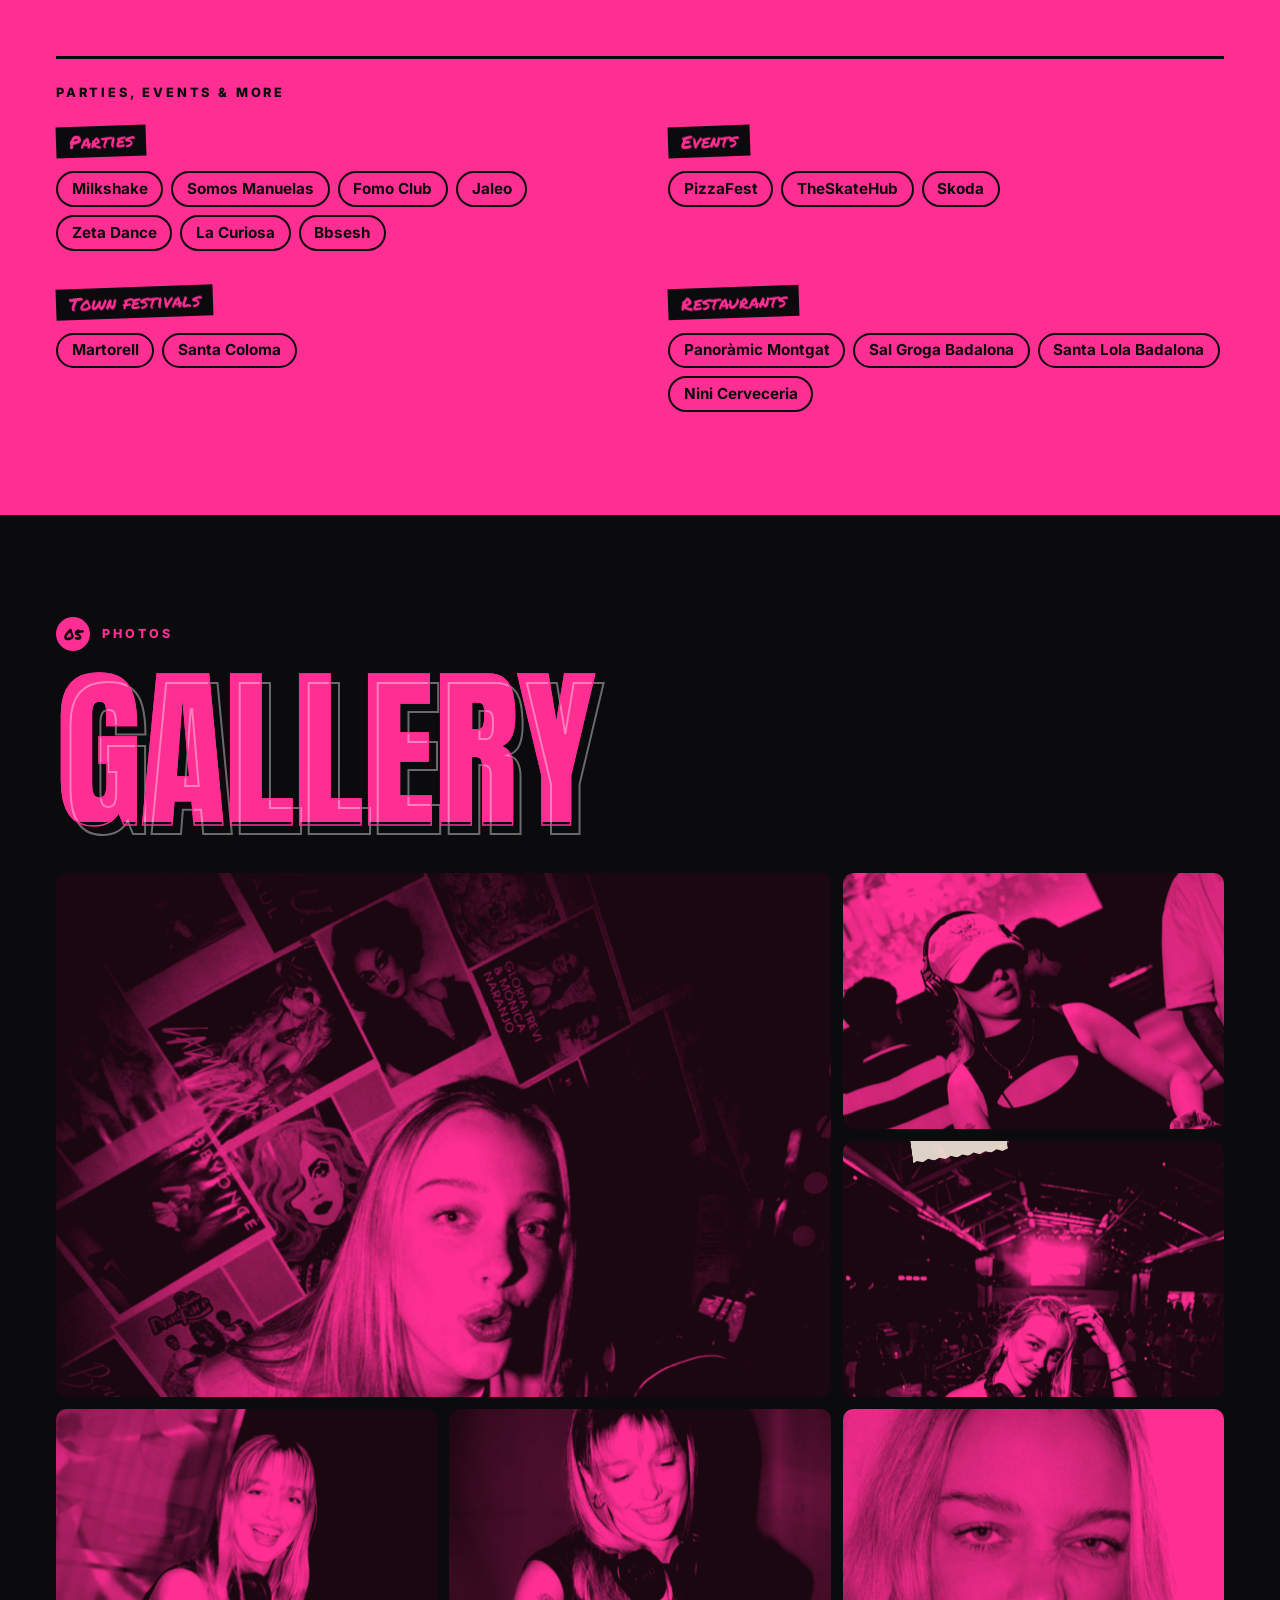
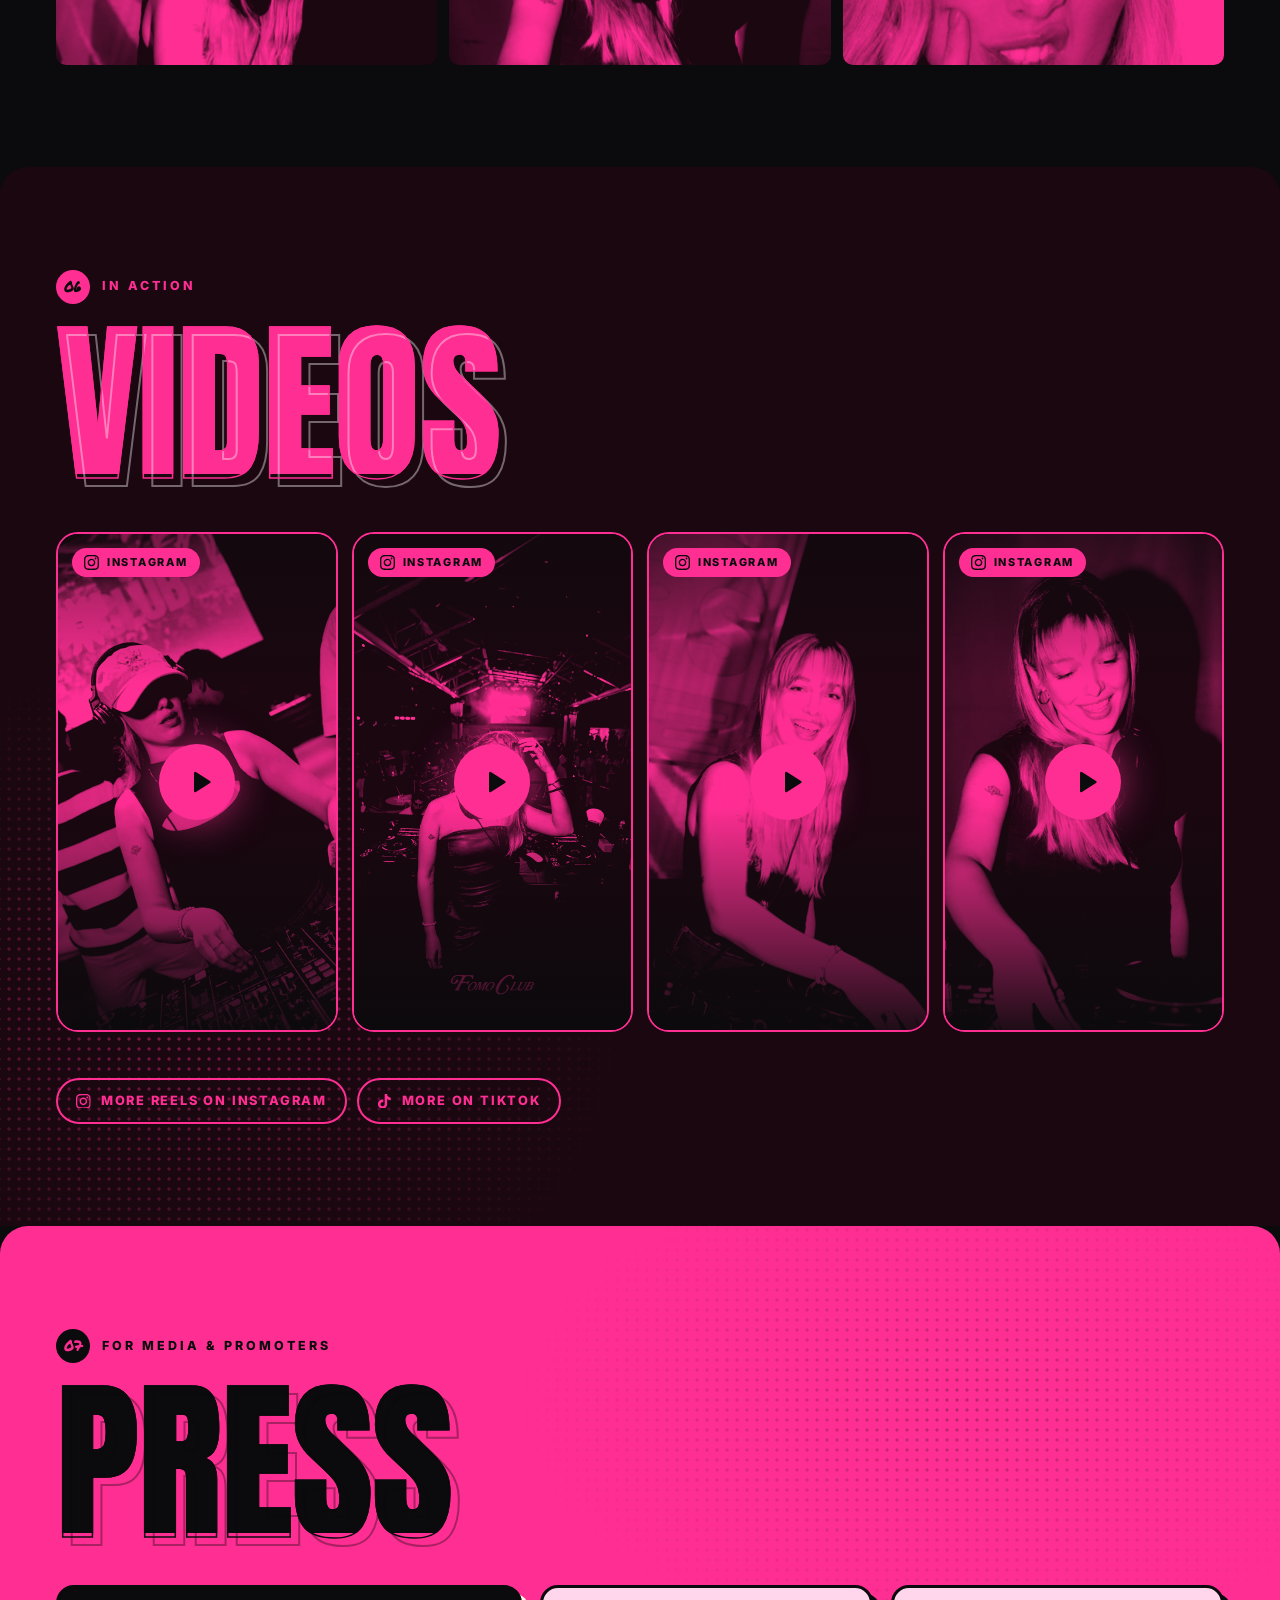
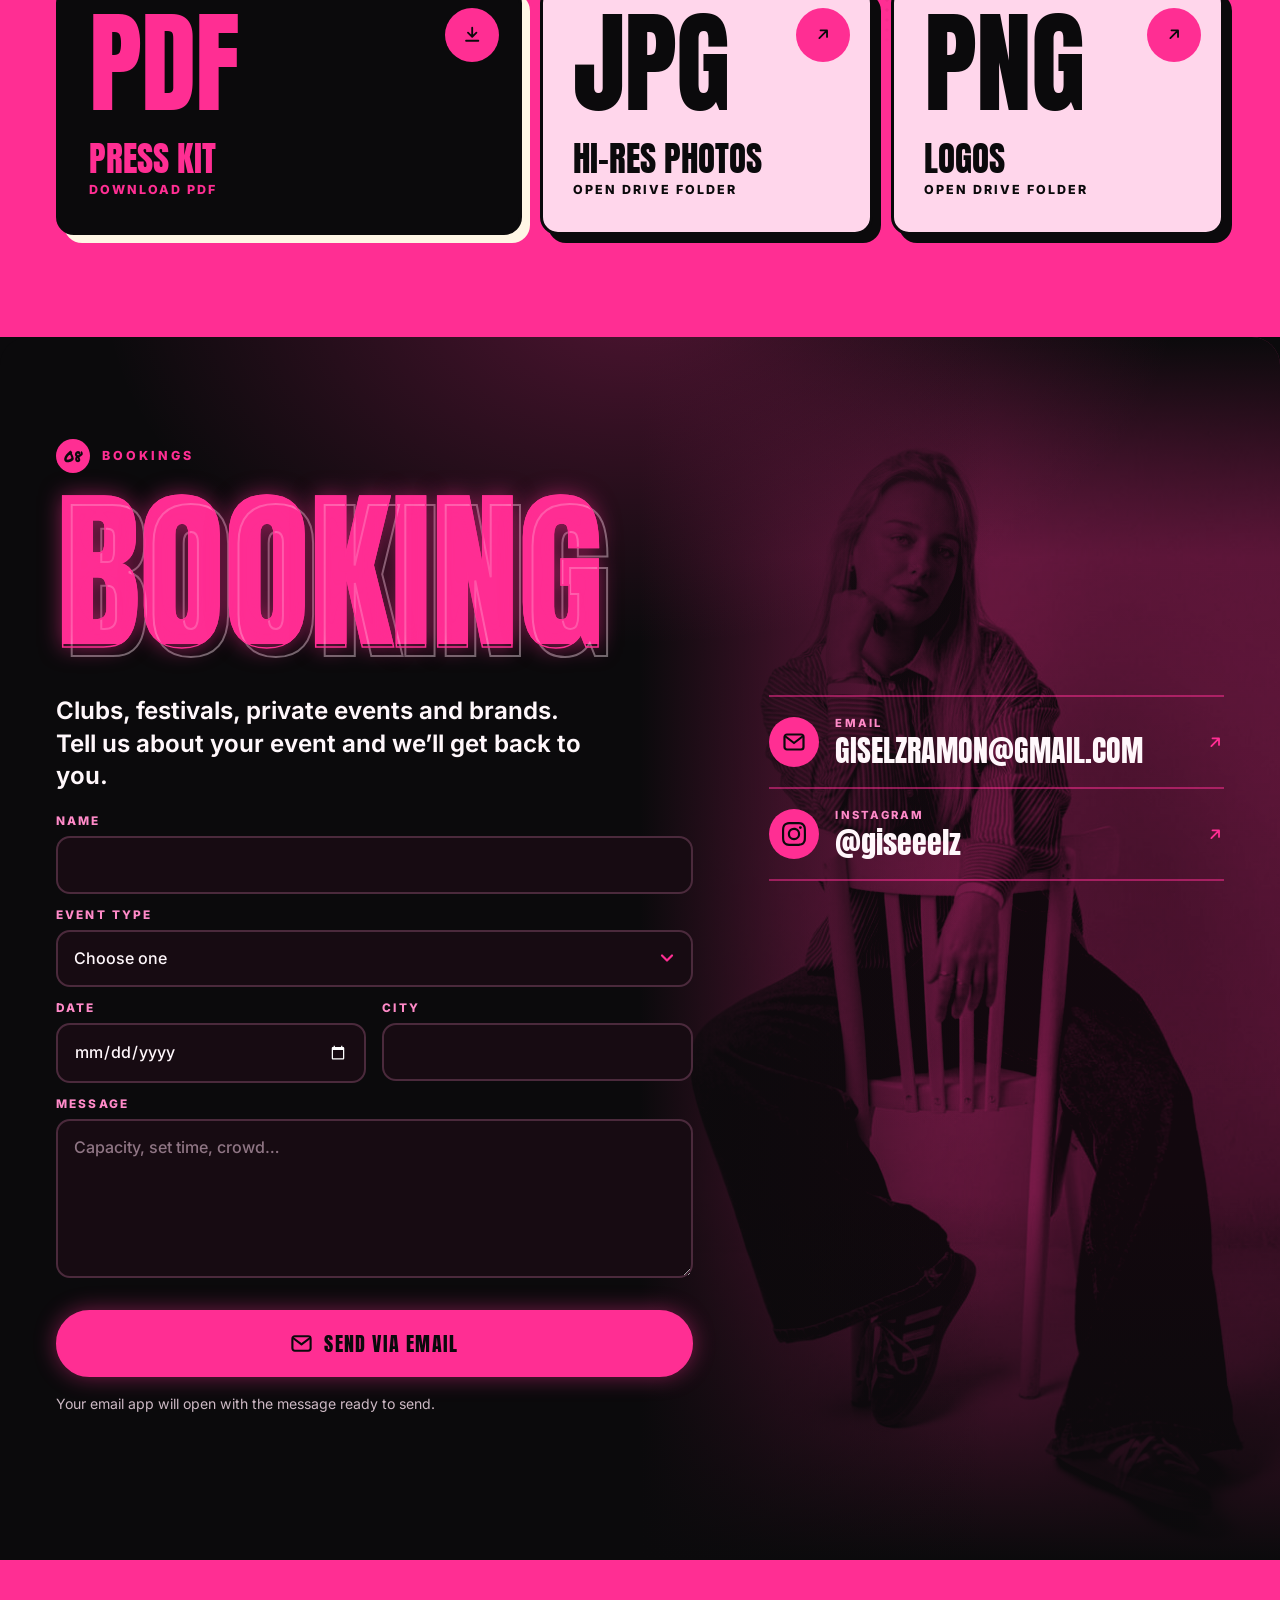
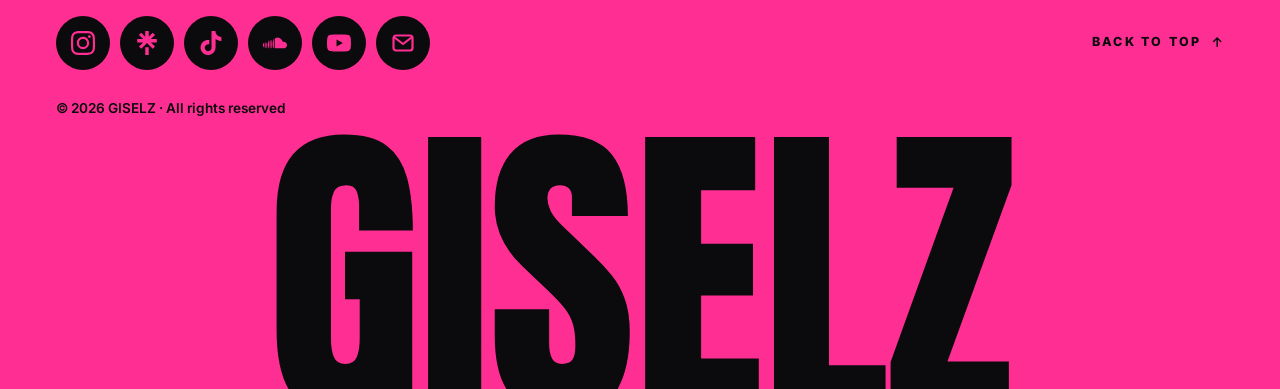
==== commit e87e4a8e: "Use the chair photo as the Booking background instead of a press download - Booking: the press photo" ====
--- a/index.html
+++ b/index.html
@@ -316,7 +316,8 @@
     </section>
 
     <!-- ============ 10. BOOKING ============ -->
-    <section class="sec sec--ink sec--booking" id="booking" aria-labelledby="booking-title">
+    <section class="sec sec--ink sec--booking has-photo" id="booking" aria-labelledby="booking-title">
+      <div class="booking-bg" aria-hidden="true"><div class="duo"><img src="assets/img/booking.jpg" alt="" width="1000" height="1250" loading="lazy" decoding="async"></div></div>
       <div class="wrap">
         <header class="sec-head">
           <p class="kicker"><span class="kicker__num">08</span><span data-i18n="booking.kicker">Contrataciones</span></p>
--- a/assets/css/styles.css
+++ b/assets/css/styles.css
@@ -955,18 +955,6 @@
 a.press-card:hover .press-card__icon { transform: translateY(4px); }
 .press-card.is-pending { box-shadow: none; border-style: dashed; }
 /* Tarjeta con la foto de prensa (se descarga al pulsar) */
-.press-card--photo { min-height: 420px; justify-content: flex-end; overflow: hidden; isolation: isolate; color: var(--white); background: var(--ink); }
-.press-card__img { position: absolute; inset: 0; z-index: -1; }
-.press-card__img img { object-position: 50% 30%; }
-.press-card--photo::after {
-  content: ""; position: absolute; inset: 0; z-index: -1; pointer-events: none;
-  background: linear-gradient(180deg, transparent 45%, rgba(11, 10, 12, .85));
-}
-.press-card--photo .press-card__label { color: var(--white); }
-.press-card--photo .press-card__sub { color: var(--pale); }
-a.press-card--photo:hover .press-card__img { background-color: #fff; }
-a.press-card--photo:hover .press-card__img img { filter: grayscale(0) contrast(1.05); transform: scale(1.04); }
-a.press-card--photo:hover .press-card__img::after { opacity: 0; }
 .press-card.is-pending .press-card__icon { background: transparent; border: 2px dashed currentColor; color: inherit; }
 
 /* ---------- 10. Booking ---------- */
@@ -976,6 +964,19 @@
   background: radial-gradient(closest-side, rgba(255, 46, 147, .28), transparent 70%);
 }
 .sec--booking .wrap { position: relative; z-index: 1; }
+/* Foto de fondo (IMAGENES.booking en datos.js): duotono rosa, fundida con el negro */
+.booking-bg { position: absolute; top: 0; left: 0; right: 0; height: min(150vw, 760px); z-index: 0; pointer-events: none; }
+.booking-bg .duo { position: absolute; inset: 0; opacity: .5; }
+.booking-bg img { object-position: 50% 12%; }
+.booking-bg::after {
+  content: ""; position: absolute; inset: 0;
+  background: linear-gradient(180deg, rgba(11, 10, 12, .25) 0%, rgba(11, 10, 12, 0) 25%, rgba(11, 10, 12, .7) 75%, var(--ink) 100%);
+}
+@media (max-width: 899px) {
+  /* En móvil la foto queda arriba y el título se apoya encima, estilo póster */
+  .sec--booking.has-photo .sec-head { padding-top: 48vw; }
+  .booking-bg img { object-position: 50% 6%; }
+}
 .booking { display: grid; gap: 48px; }
 .form { display: grid; gap: 16px; }
 .form__intro { font: 650 clamp(1.15rem, 4.2vw, 1.5rem)/1.35 var(--f-body); margin-bottom: 8px; max-width: 34ch; }
@@ -1075,11 +1076,8 @@
   .gig { grid-template-columns: auto 1fr auto; }
   .gig__cta { grid-column: auto; }
   .gig__cta .btn { width: auto; }
-  .press { grid-template-columns: repeat(2, 1fr); grid-template-areas: "kit kit" "photo fotos" "photo logos"; }
-  .press-card--main { grid-area: kit; }
-  .press-card--photo { grid-area: photo; }
-  .press-card--fotos { grid-area: fotos; }
-  .press-card--logos { grid-area: logos; }
+  .press { grid-template-columns: repeat(2, 1fr); }
+  .press-card--main { grid-column: 1 / -1; }
   .bio__photo { margin: 0; max-width: 560px; }
 }
 
@@ -1101,9 +1099,17 @@
       linear-gradient(90deg, var(--ink) 0%, var(--ink) 36%, rgba(11, 10, 12, .6) 46%, rgba(11, 10, 12, 0) 62%),
       linear-gradient(180deg, rgba(11, 10, 12, .55) 0%, rgba(11, 10, 12, 0) 22%, rgba(11, 10, 12, 0) 72%, var(--ink) 100%);
   }
-  .press { grid-template-columns: 1fr 1fr 1fr; grid-template-areas: "photo kit kit" "photo fotos logos"; }
+  .press { grid-template-columns: 1.4fr 1fr 1fr; }
+  .press-card--main { grid-column: auto; }
   .press-card { min-height: 250px; padding: 30px; }
   .booking { grid-template-columns: 7fr 5fr; gap: clamp(40px, 6vw, 96px); align-items: start; }
+  .booking-bg { left: auto; bottom: 0; width: 50%; height: auto; }
+  .booking-bg img { object-position: 50% 20%; }
+  .booking-bg::after {
+    background:
+      linear-gradient(90deg, var(--ink) 0%, rgba(11, 10, 12, .55) 22%, rgba(11, 10, 12, 0) 55%),
+      linear-gradient(180deg, var(--ink) 0%, rgba(11, 10, 12, .2) 18%, rgba(11, 10, 12, 0) 70%, var(--ink) 100%);
+  }
   .contact { position: sticky; top: calc(var(--head-h) + 32px); }
   .gig { padding: 26px 0; gap: 14px 32px; }
   .gig__date { width: 92px; min-height: 104px; }
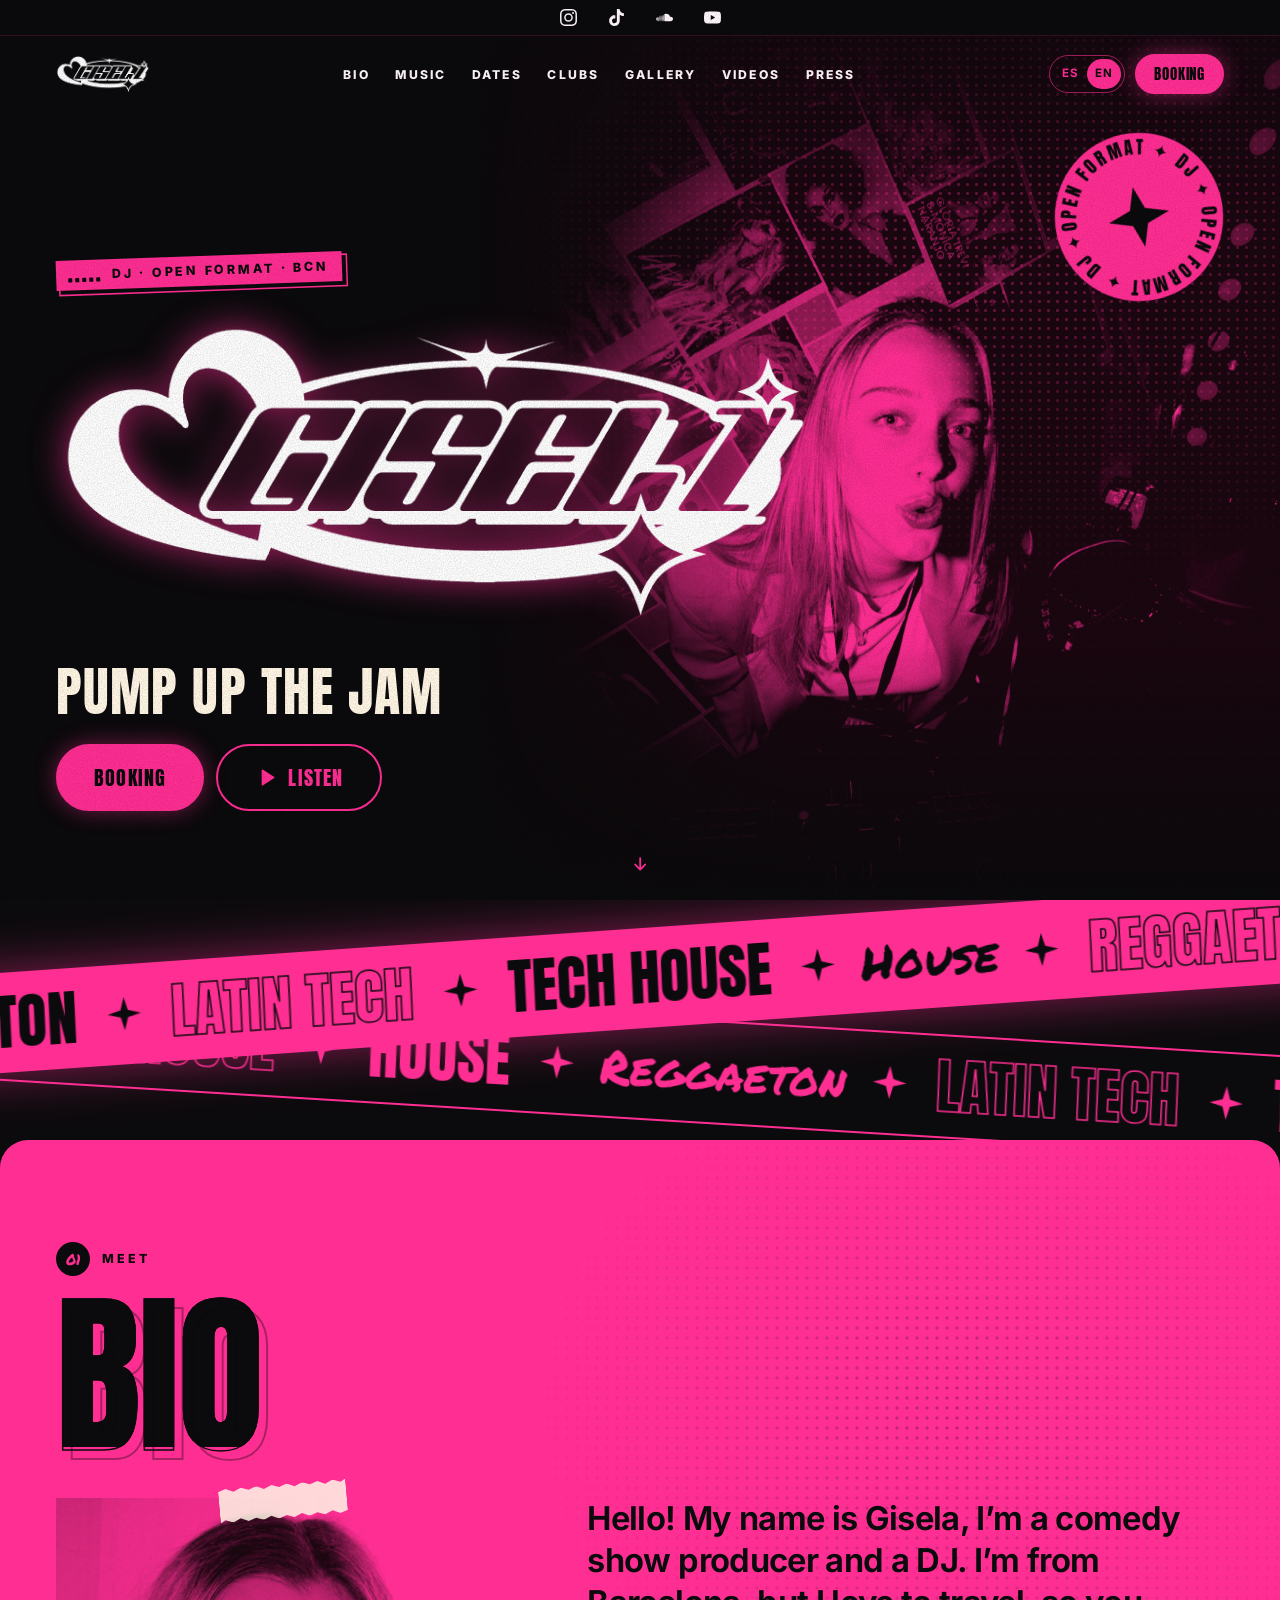
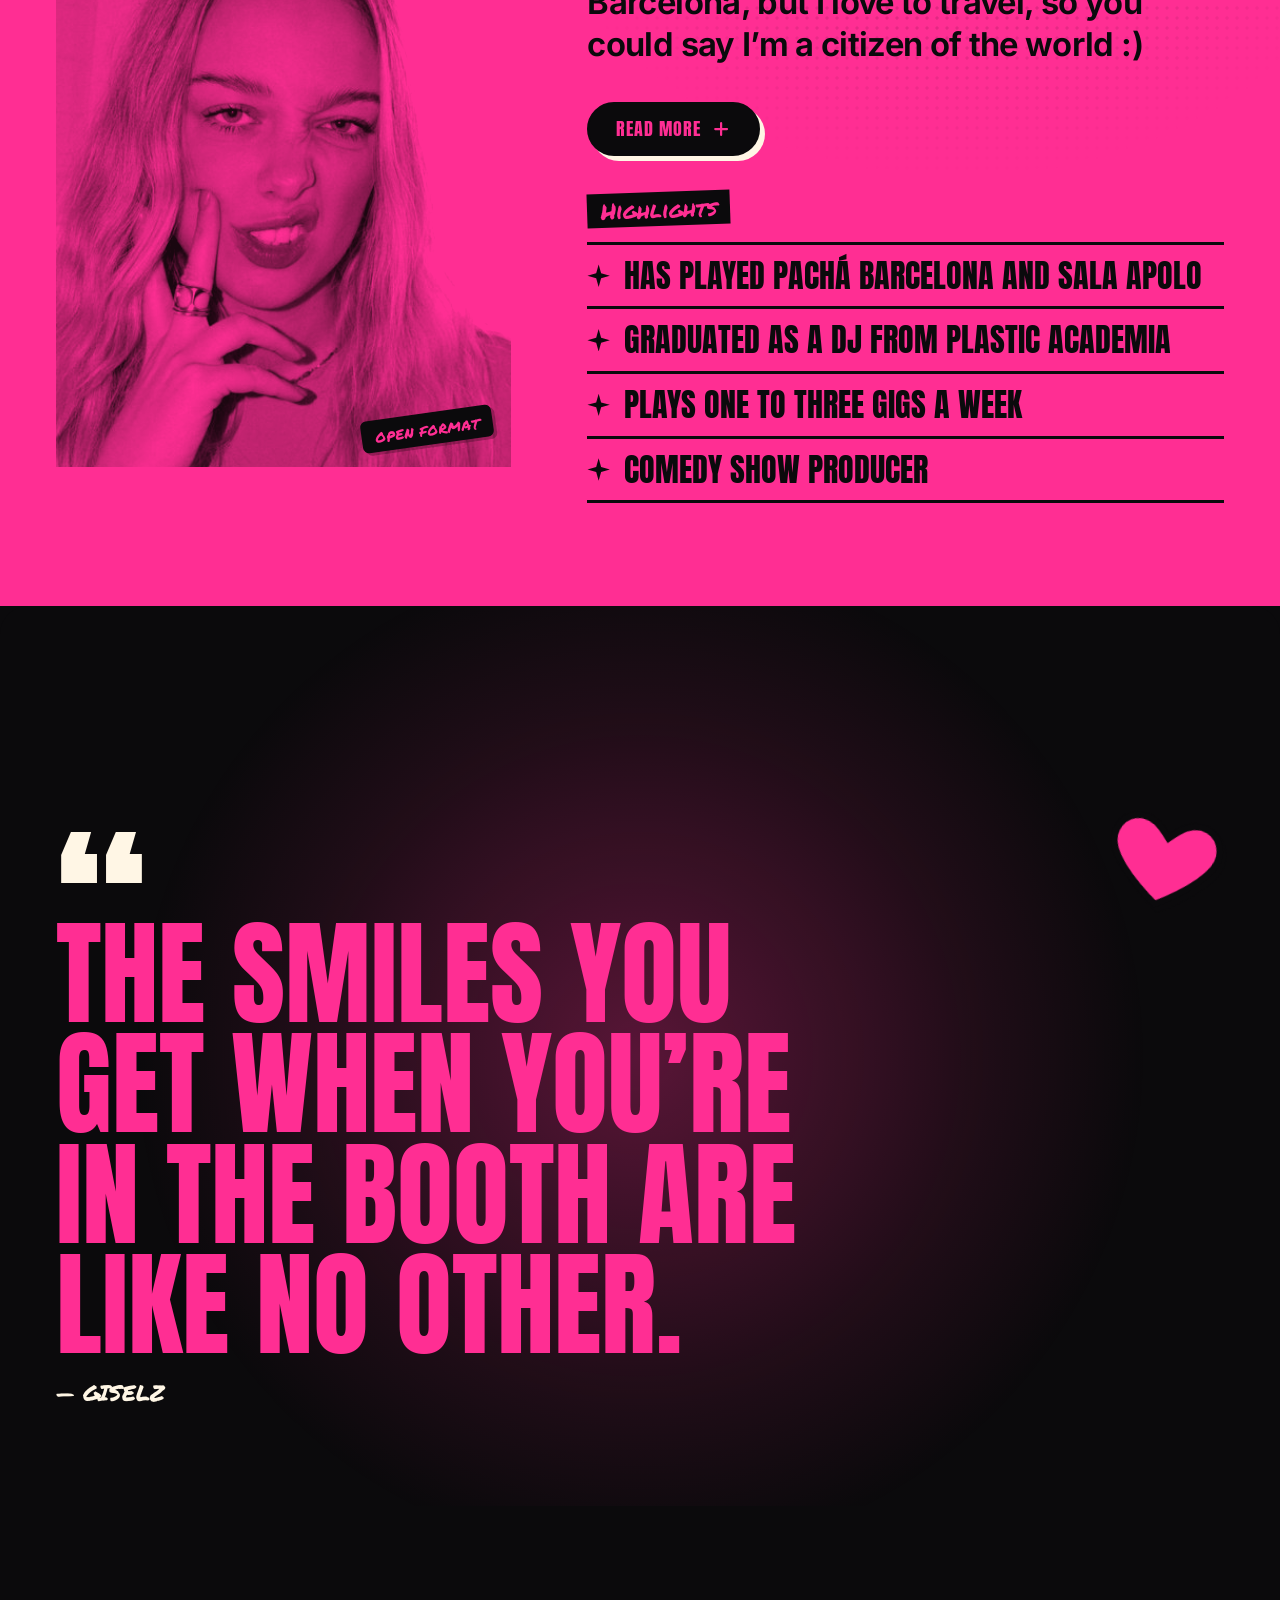
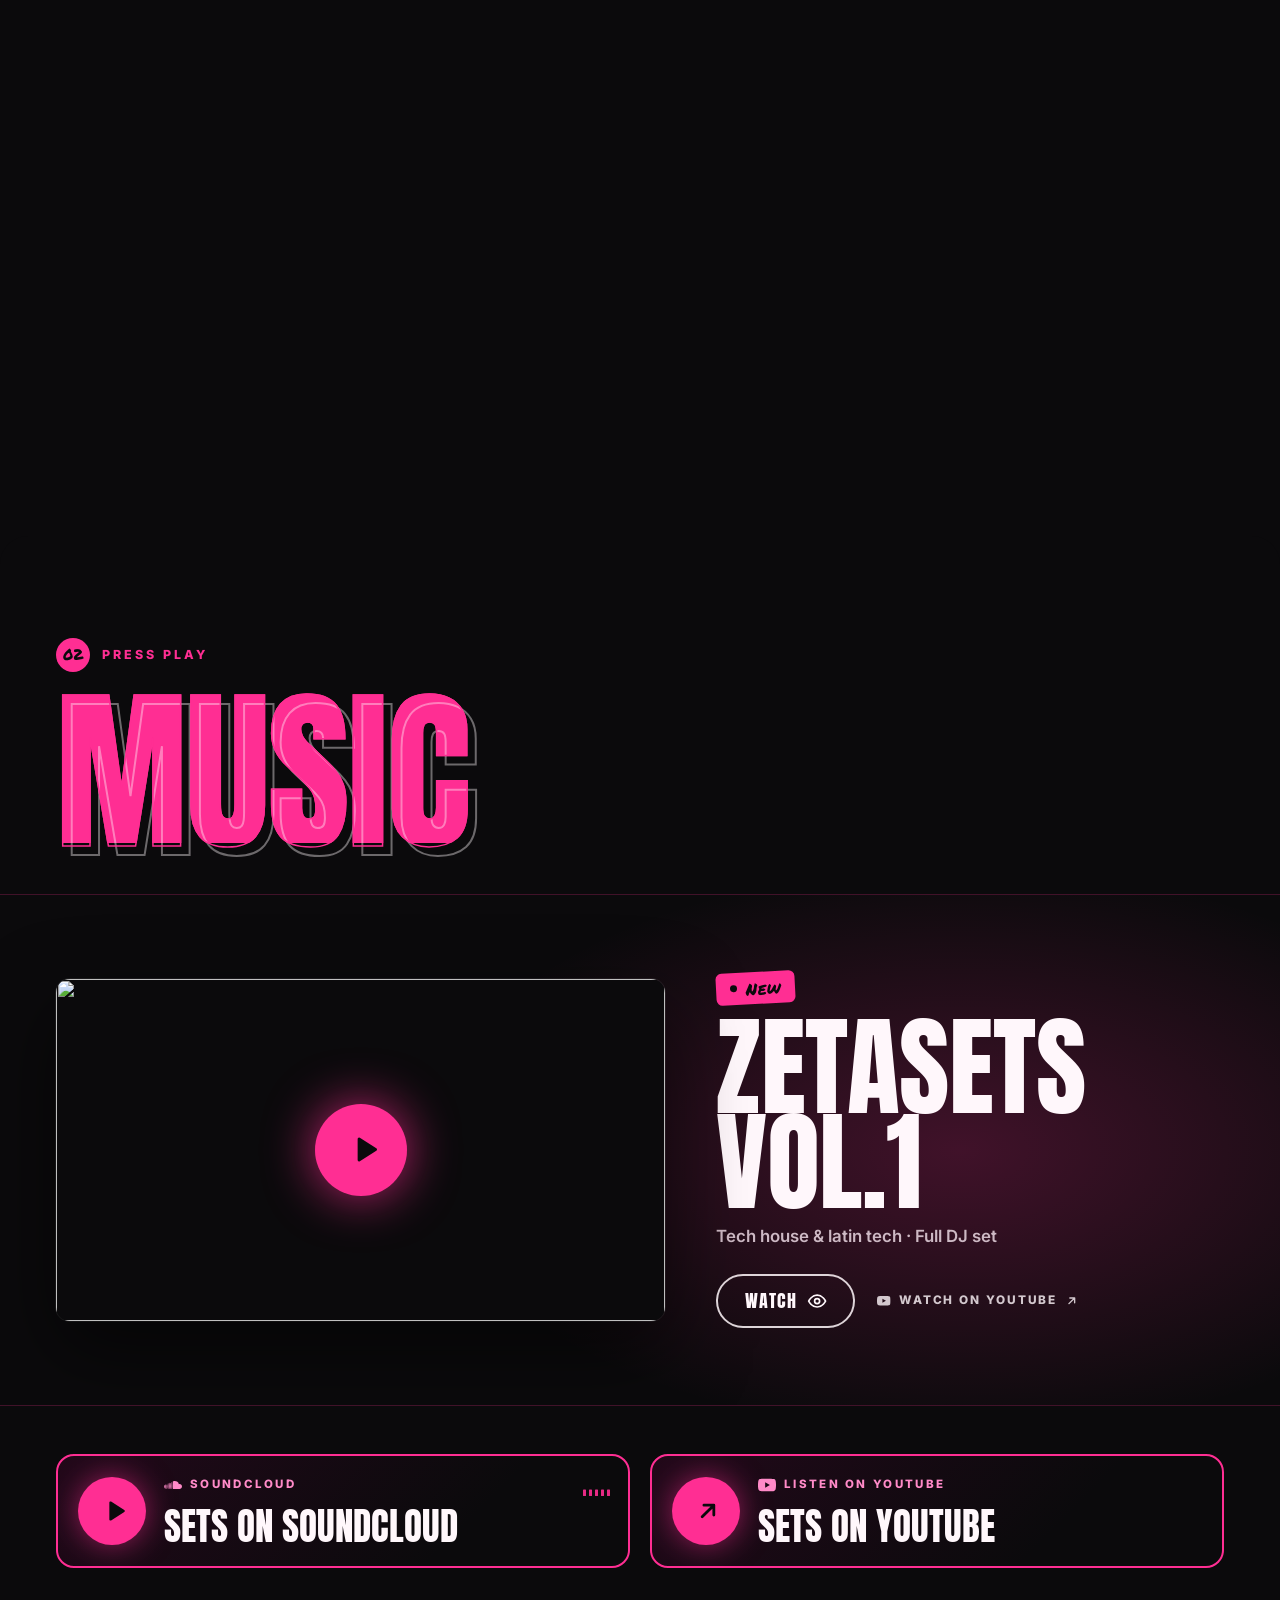
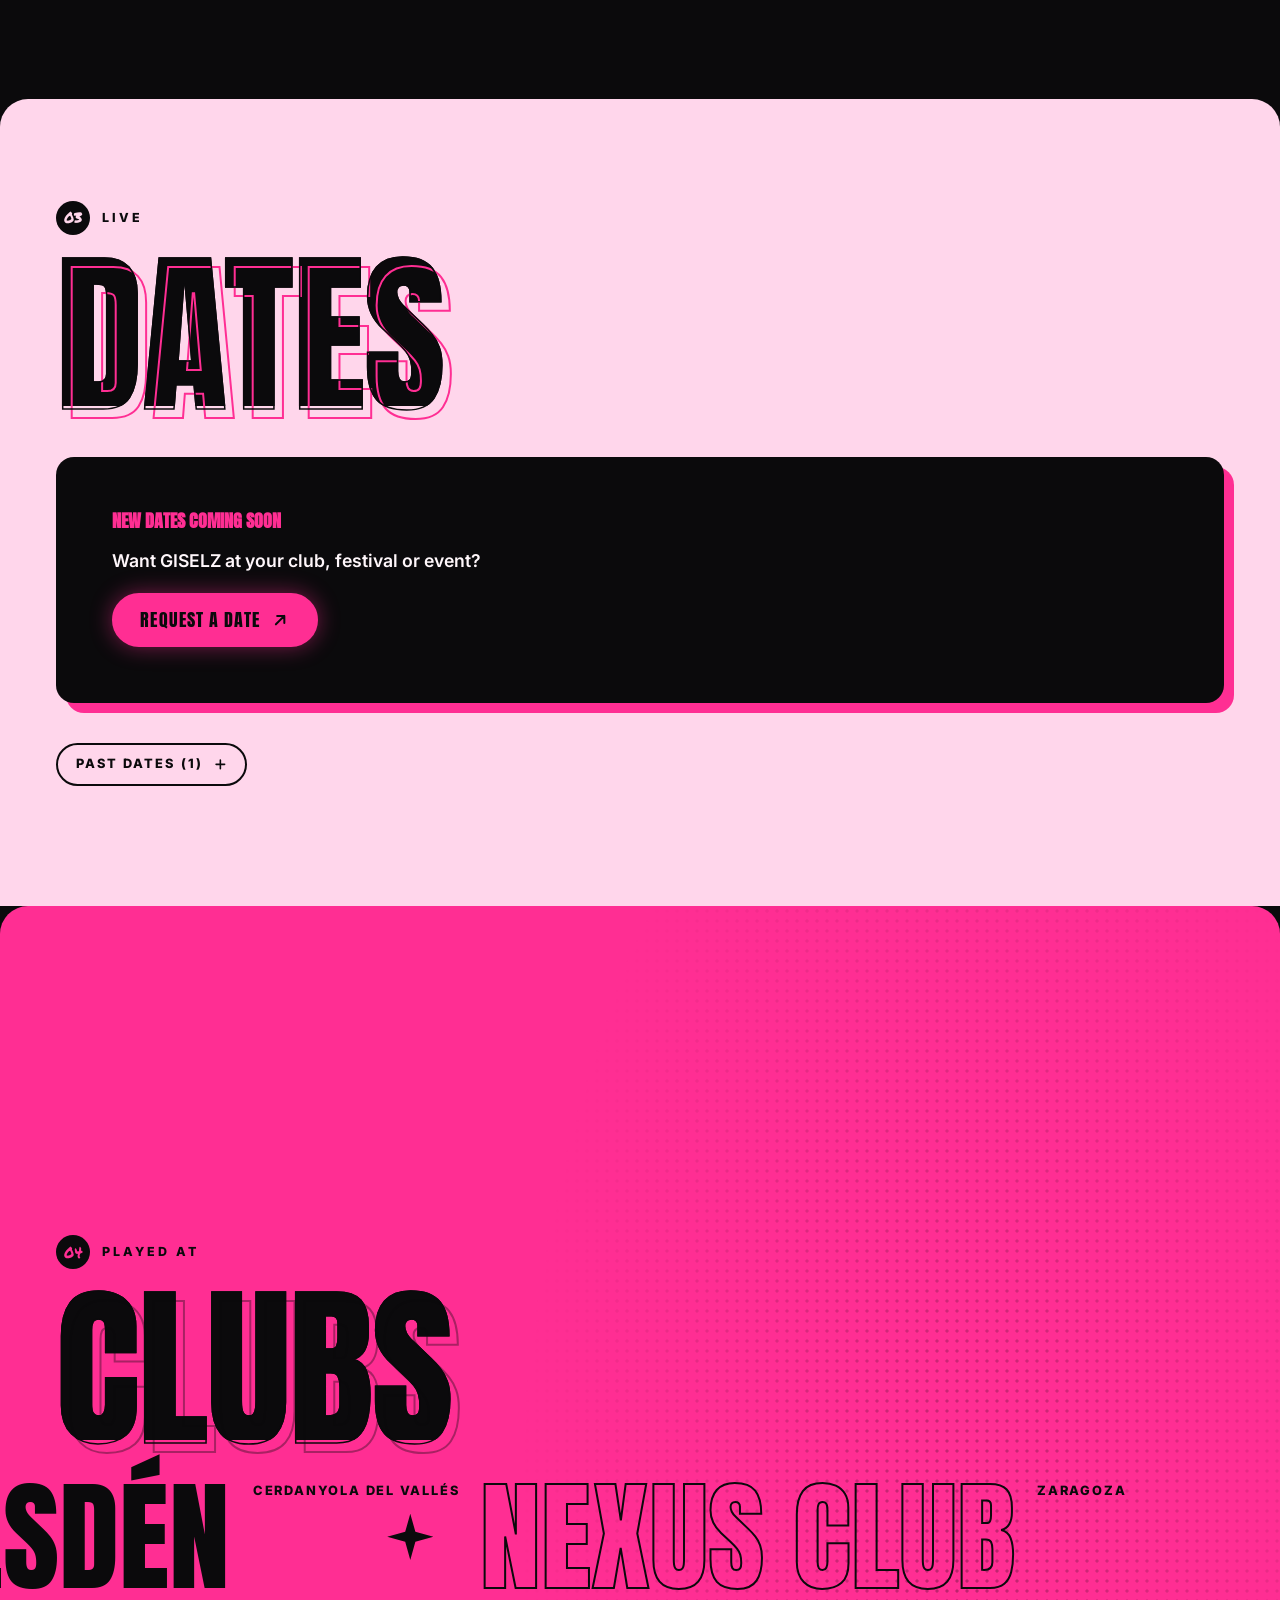
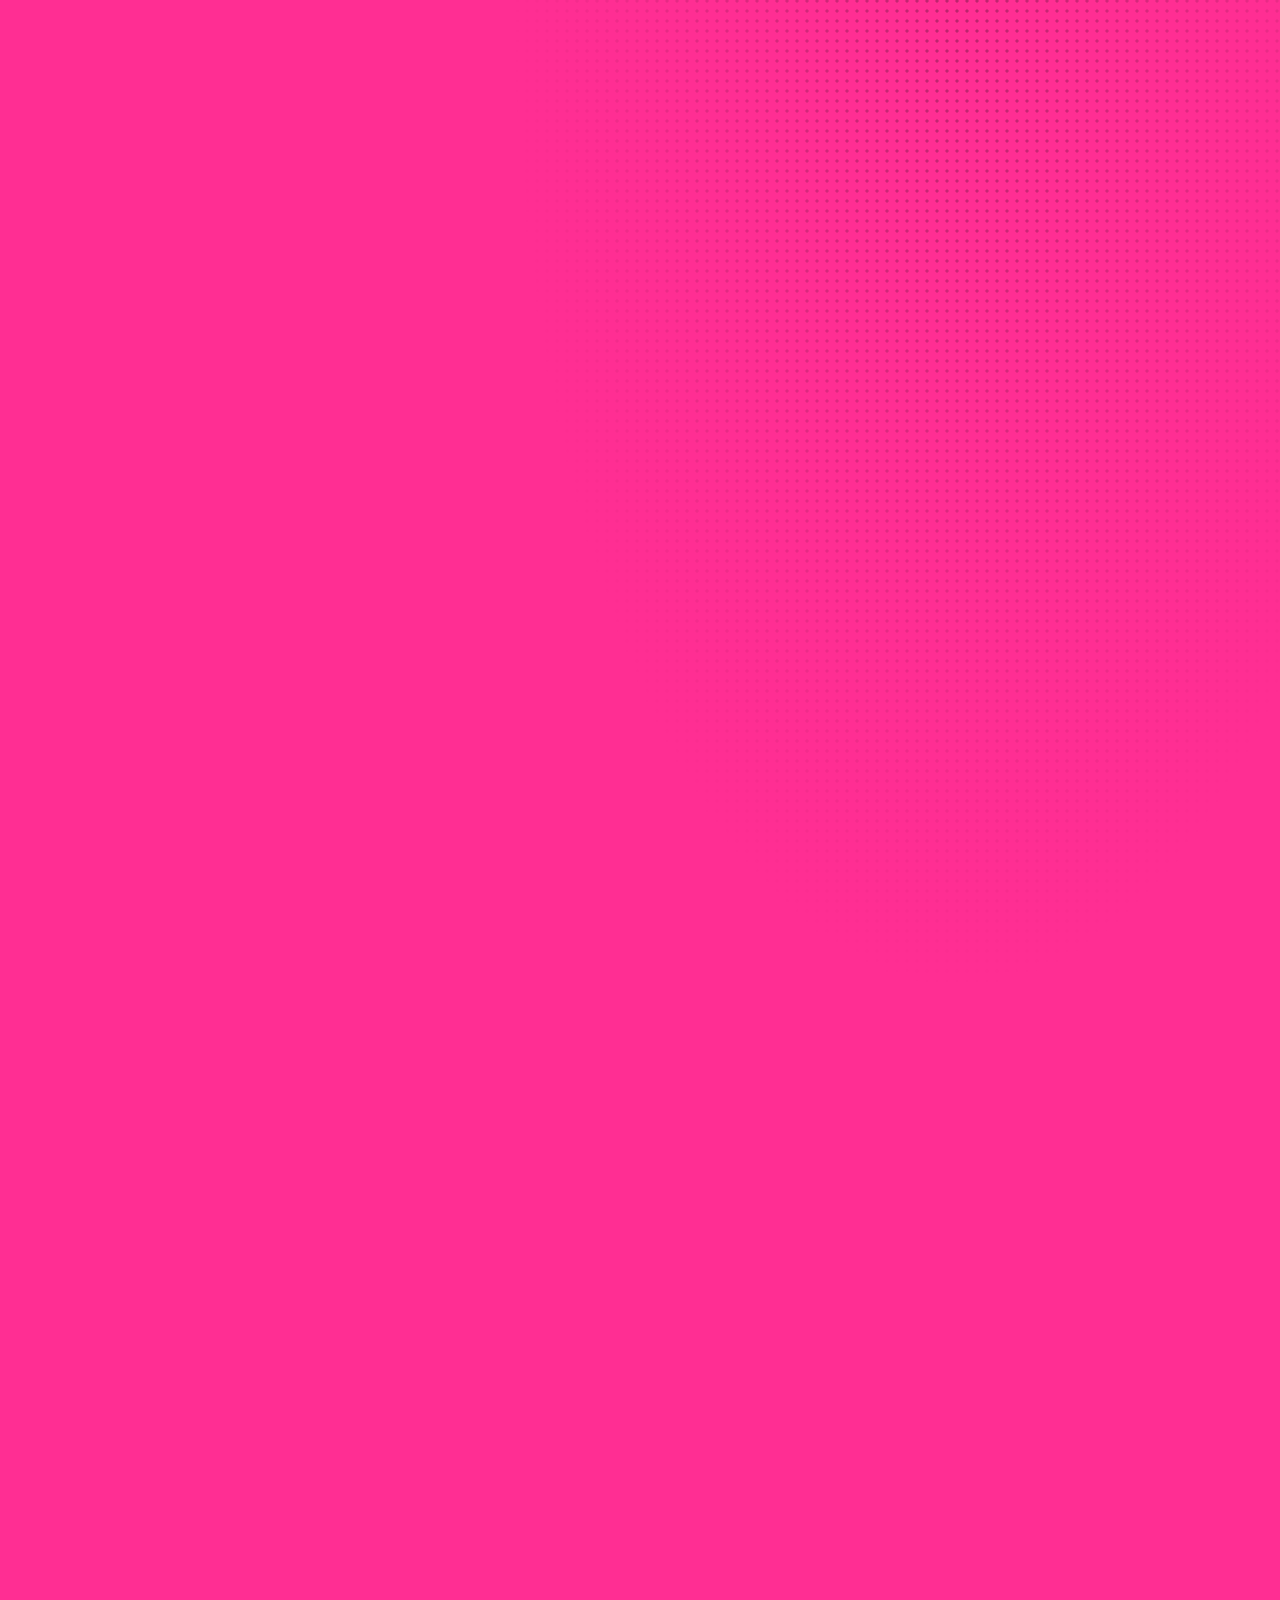
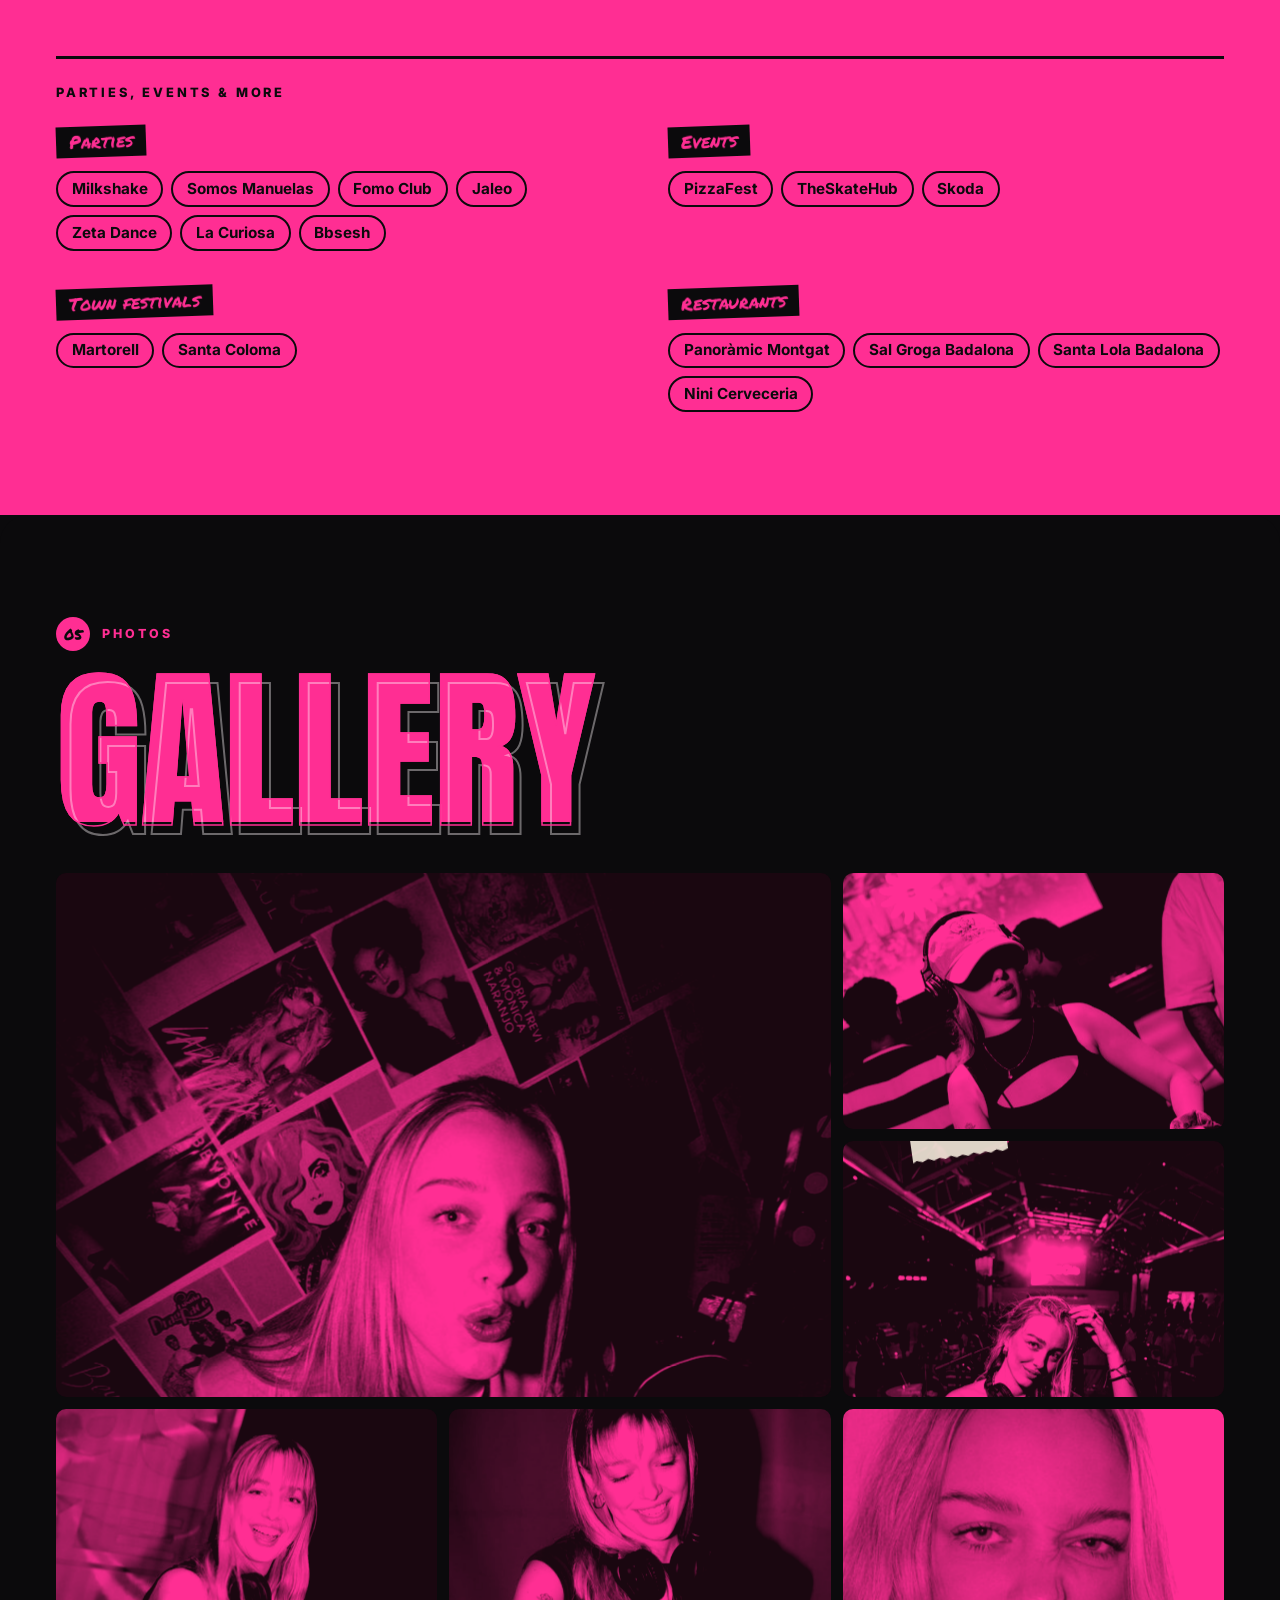
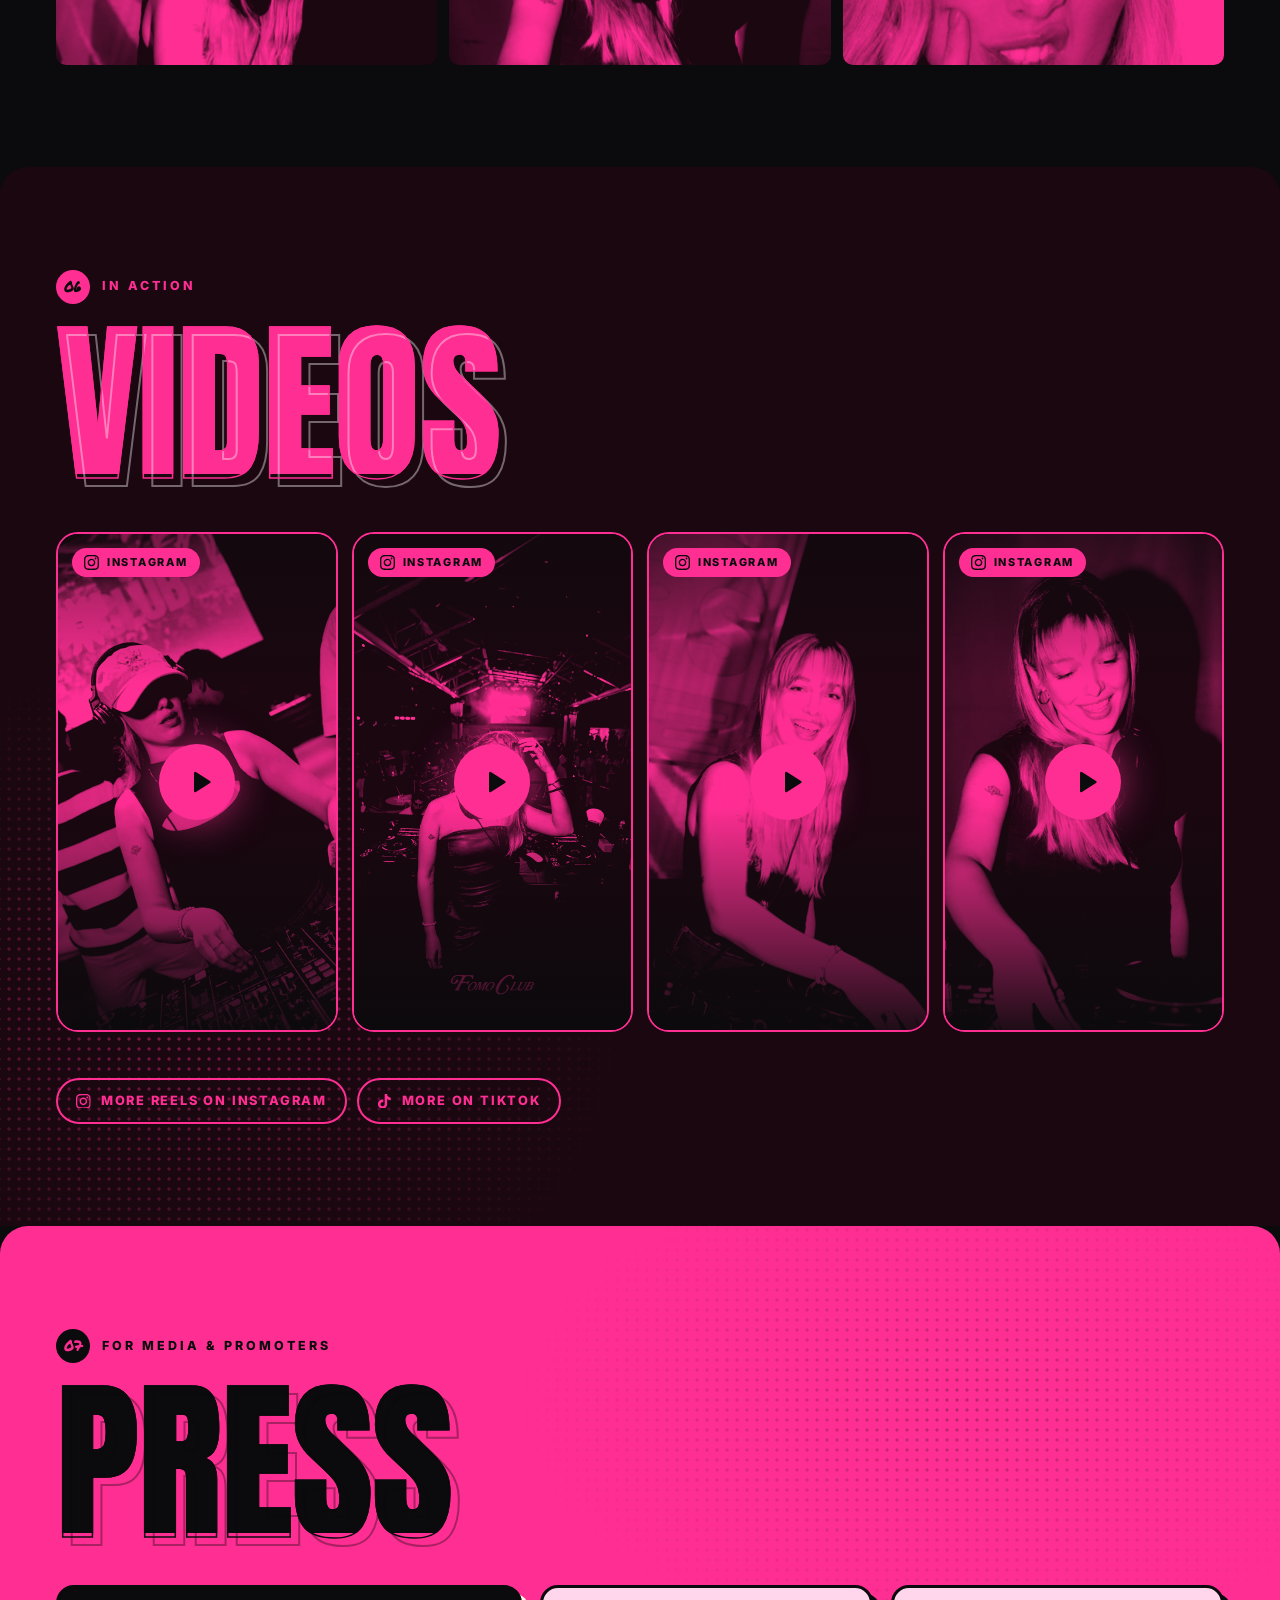
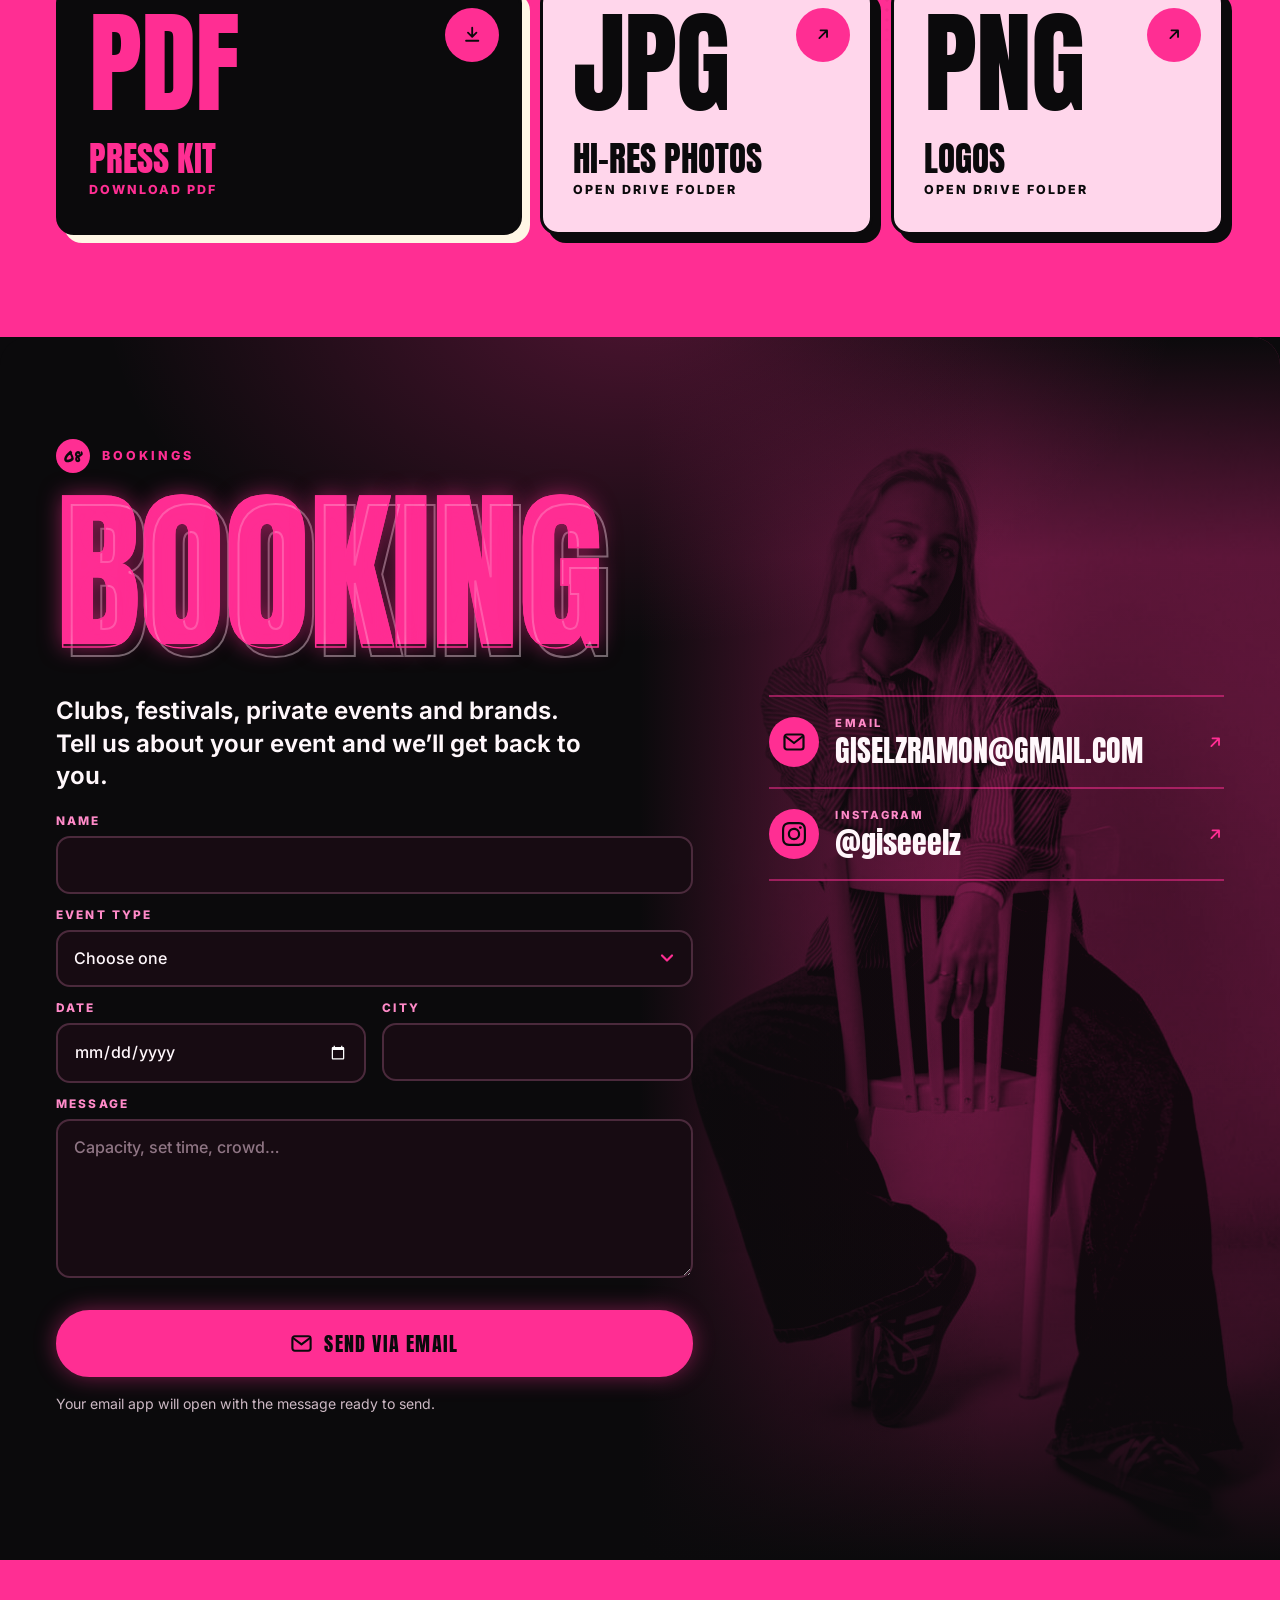
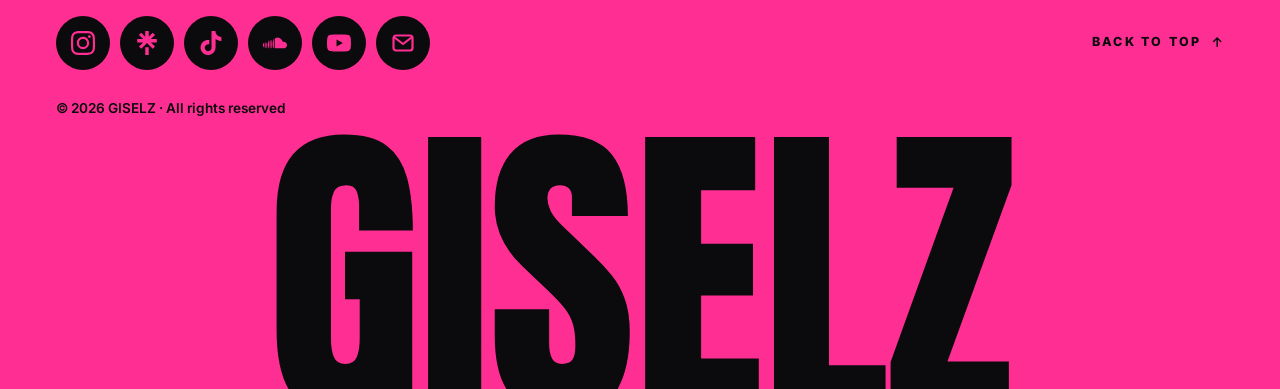
==== commit 744ba47b: "Audit fixes: accessibility, English labels, security headers and a 404 page - Accessibility: the Sou" ====
--- a/index.html
+++ b/index.html
@@ -1,4 +1,4 @@
-<!doctype html>
+<!DOCTYPE html>
 <html lang="es" class="no-js">
 <head>
   <meta charset="utf-8">
@@ -58,7 +58,7 @@
     "homeLocation": { "@type": "City", "name": "Barcelona" },
     "url": "https://giseelz-web.vercel.app/",
     "image": "https://giseelz-web.vercel.app/assets/img/og-image.jpg",
-    "sameAs": ["https://www.instagram.com/giseeelz/", "https://www.tiktok.com/@giseeelz", "https://soundcloud.com/giselz", "https://linktr.ee/gislz"]
+    "sameAs": ["https://www.instagram.com/giseeelz/", "https://www.tiktok.com/@giseeelz", "https://soundcloud.com/giselz", "https://www.youtube.com/@giselzmusic", "https://linktr.ee/gislz"]
   }
   </script>
 </head>
@@ -394,7 +394,7 @@
   </footer>
 
   <!-- Visor de fotos a pantalla completa -->
-  <dialog class="lightbox" id="lightbox" aria-label="Galería" data-lenis-prevent>
+  <dialog class="lightbox" id="lightbox" aria-label="Galería" data-i18n-attr="aria-label:gallery.title" data-lenis-prevent>
     <button class="lightbox__btn lightbox__close" type="button" data-i18n-attr="aria-label:lb.close" aria-label="Cerrar">
       <svg class="icon" aria-hidden="true"><use href="#i-close"/></svg>
     </button>
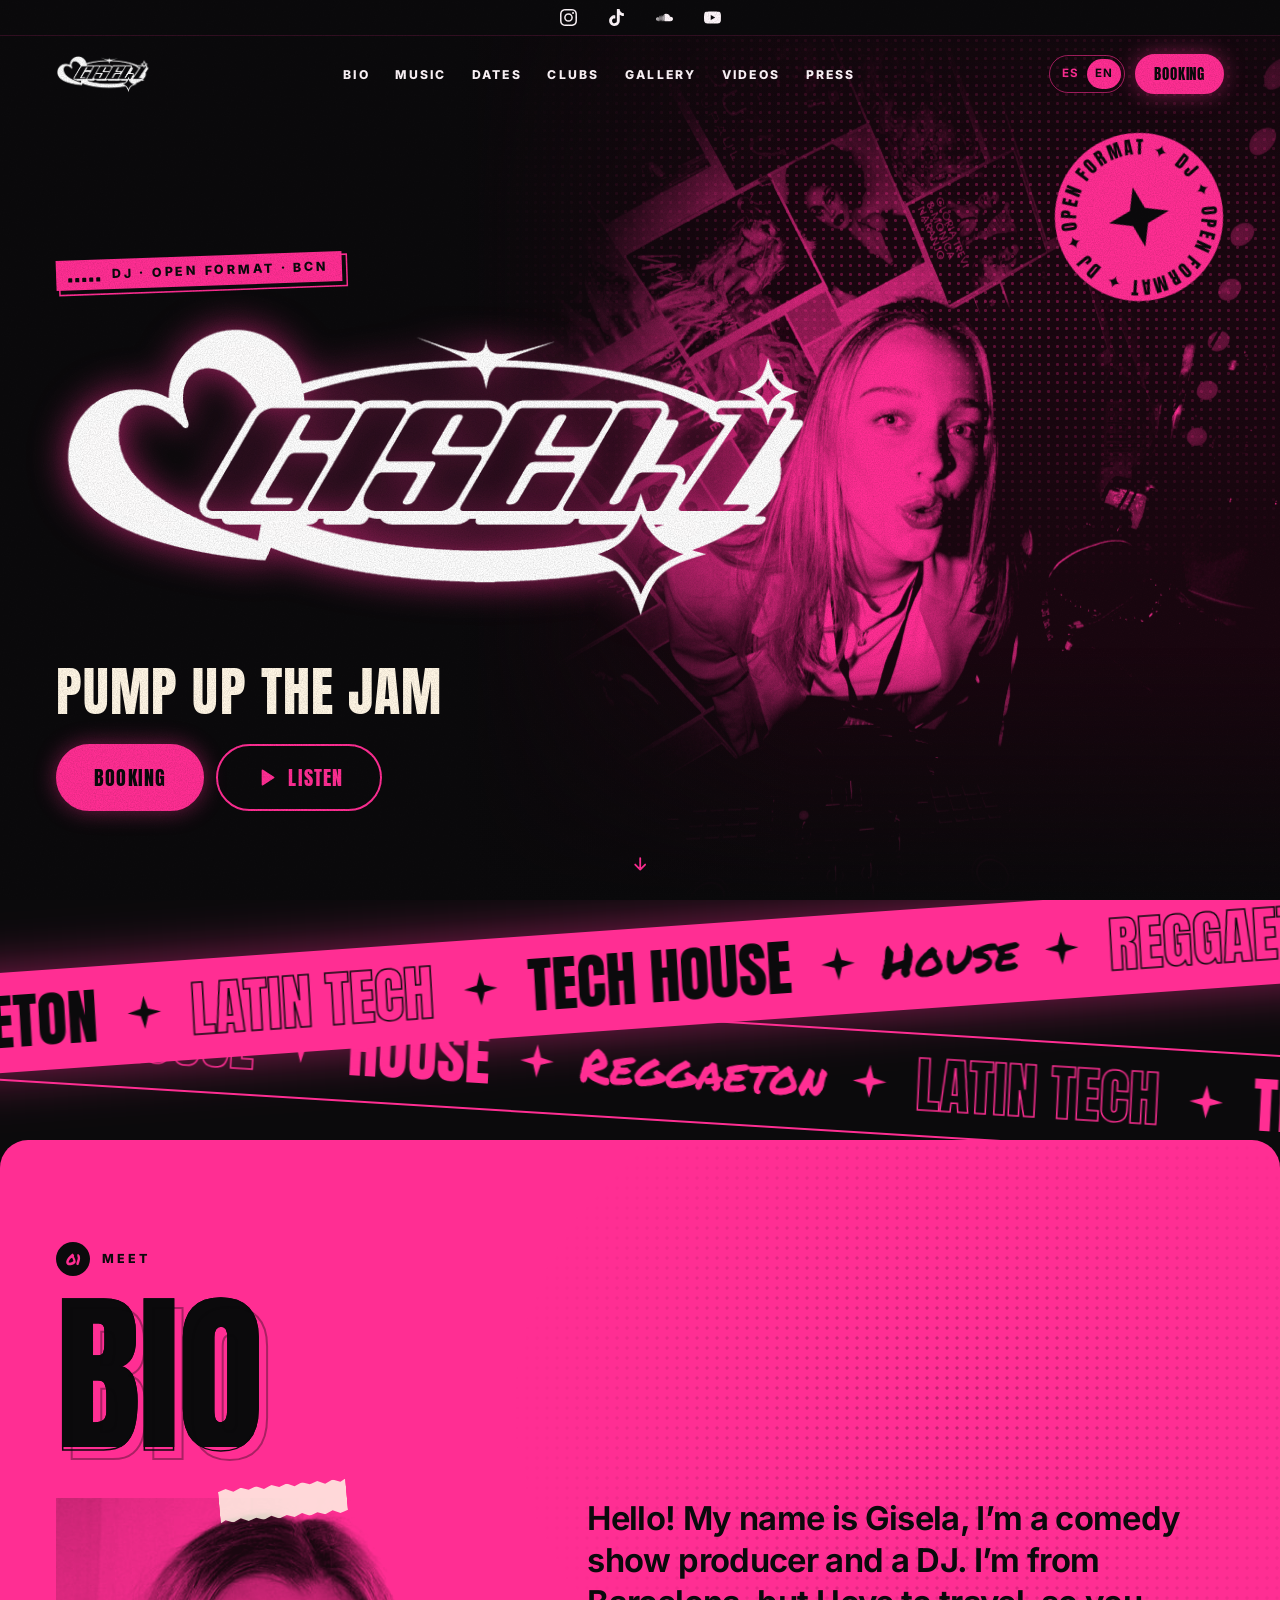
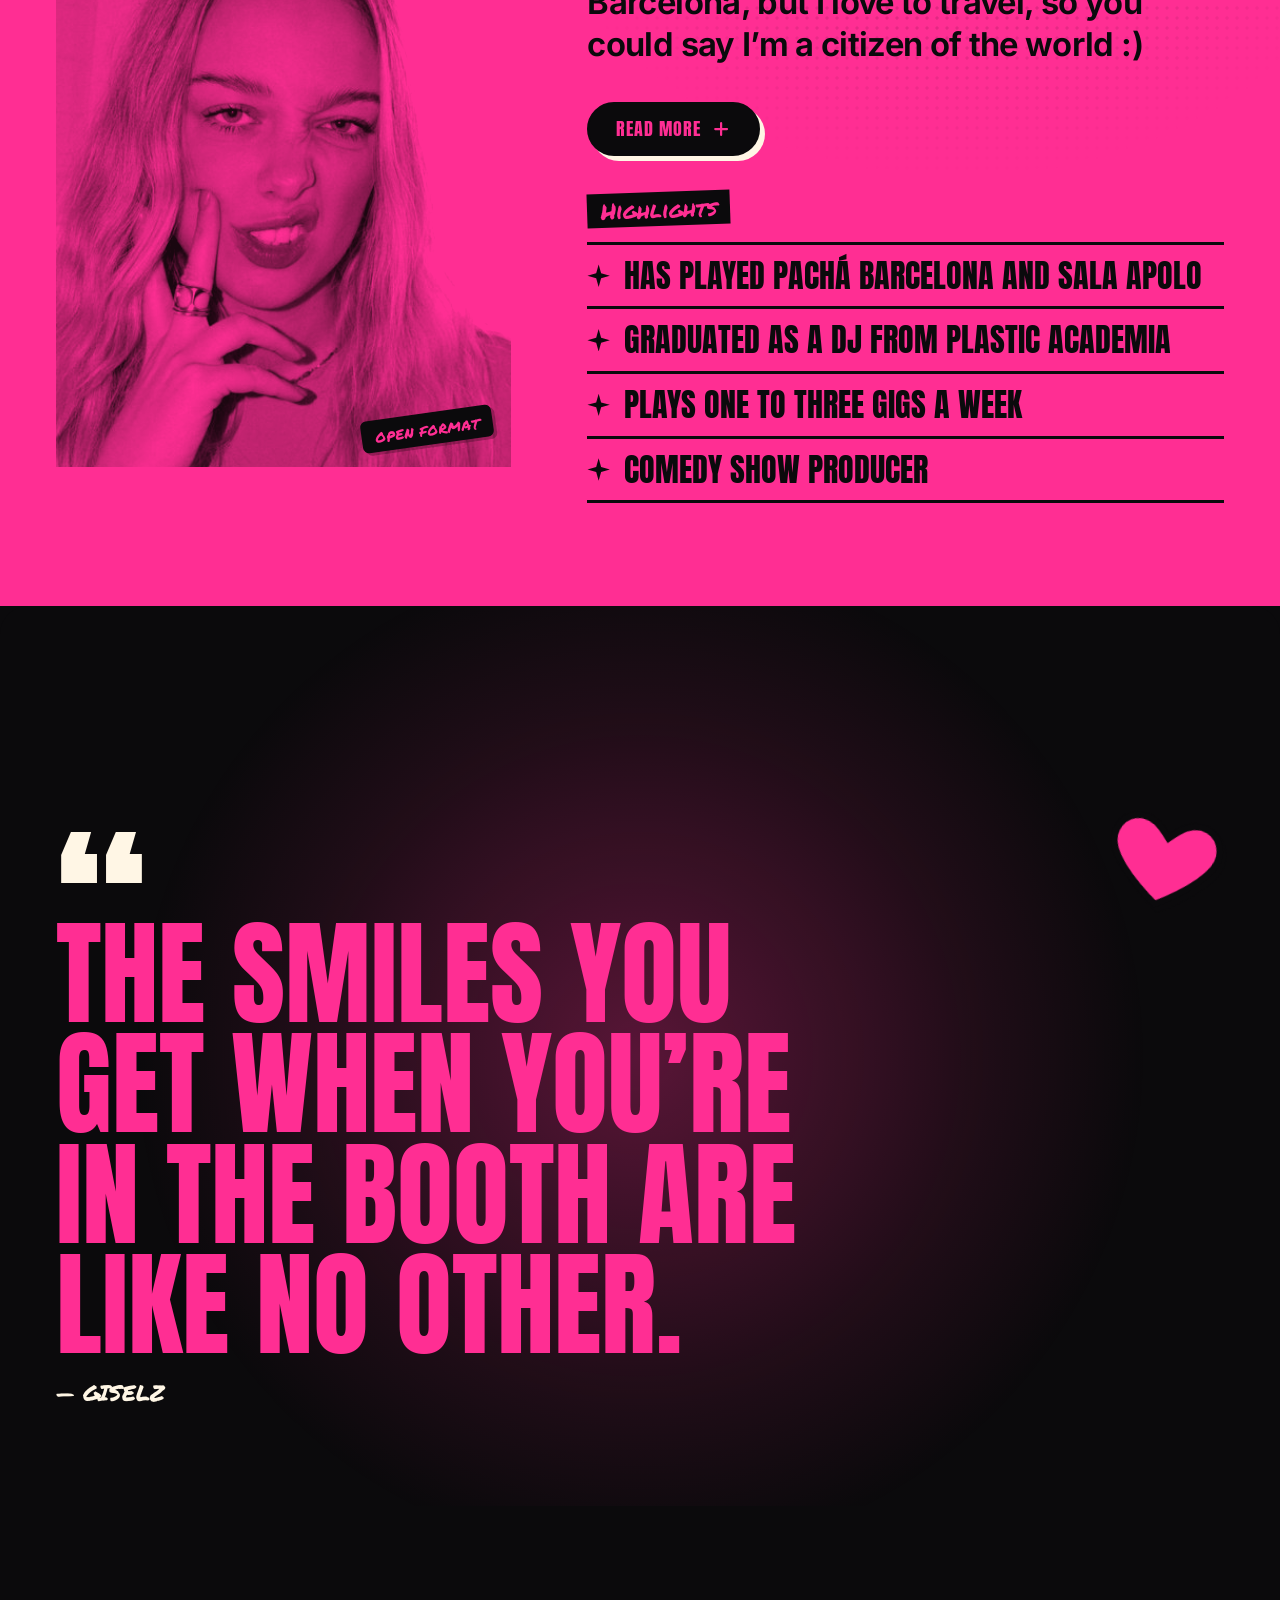
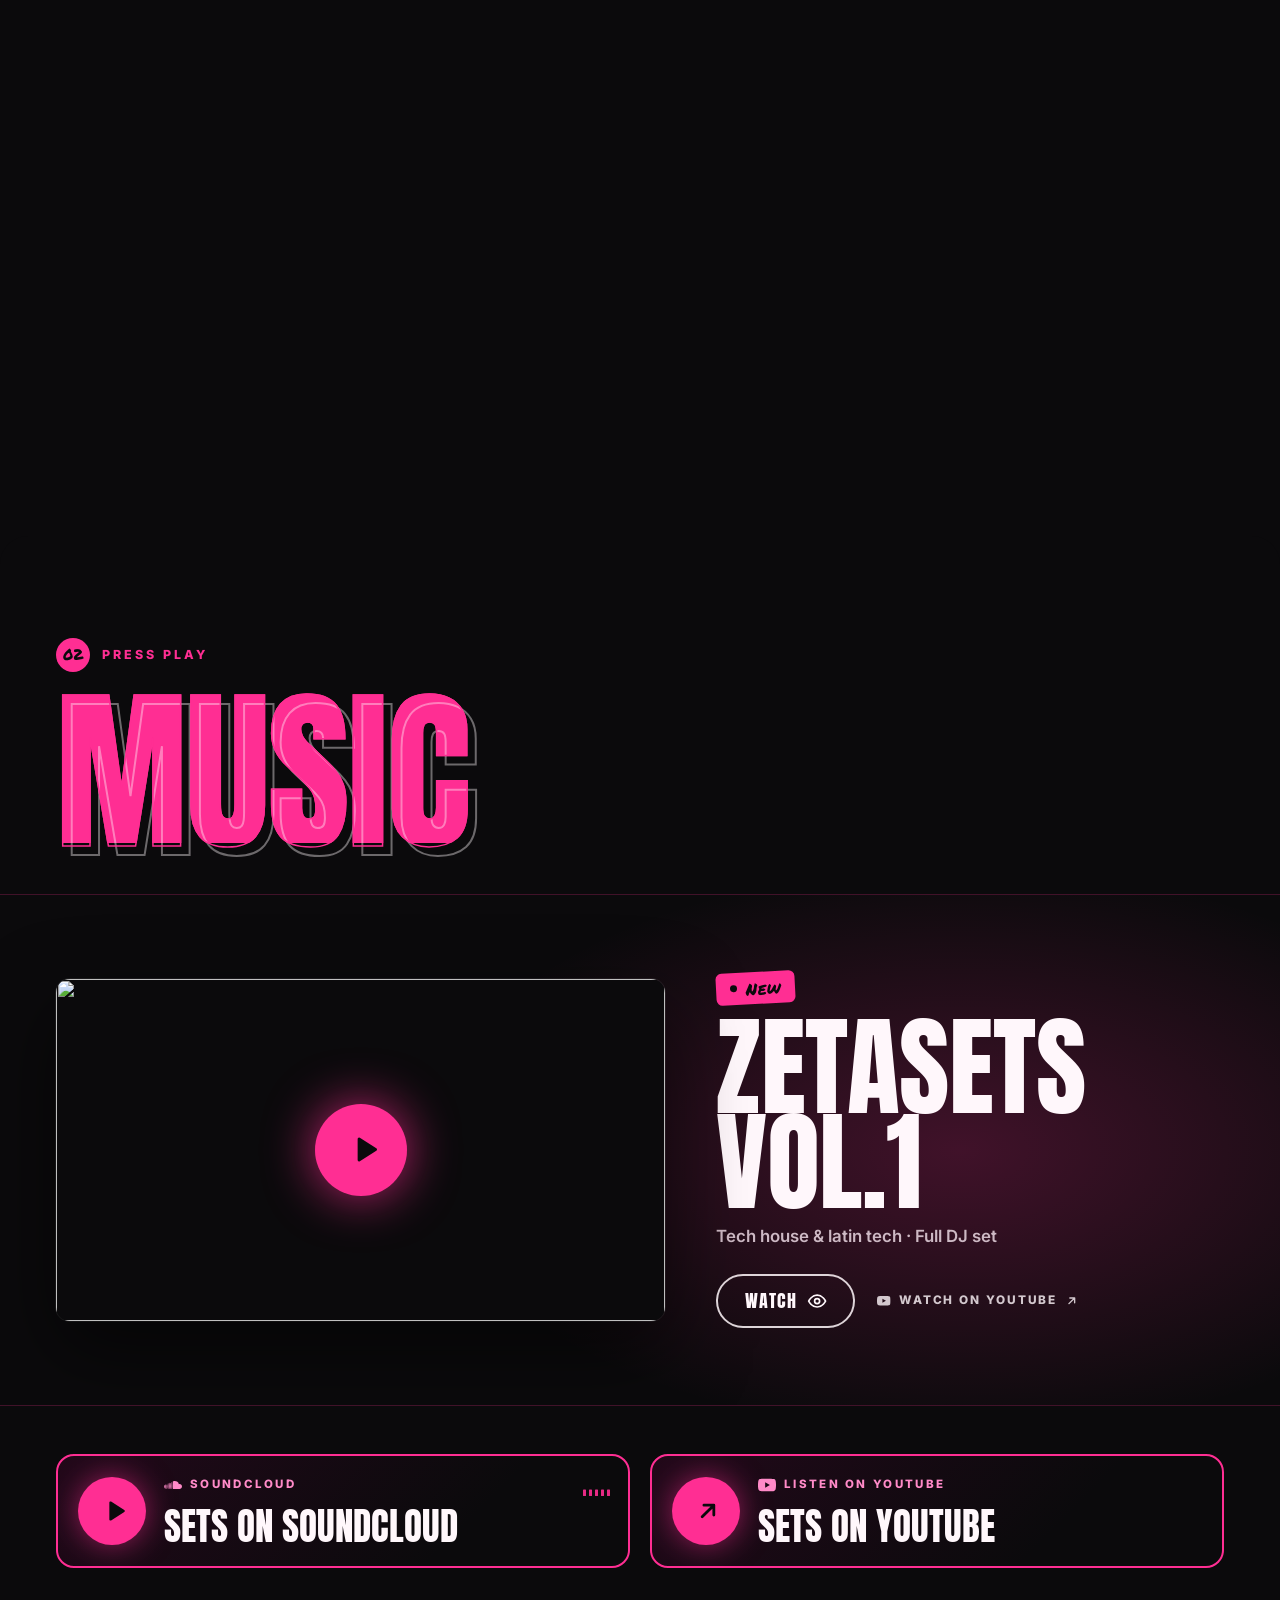
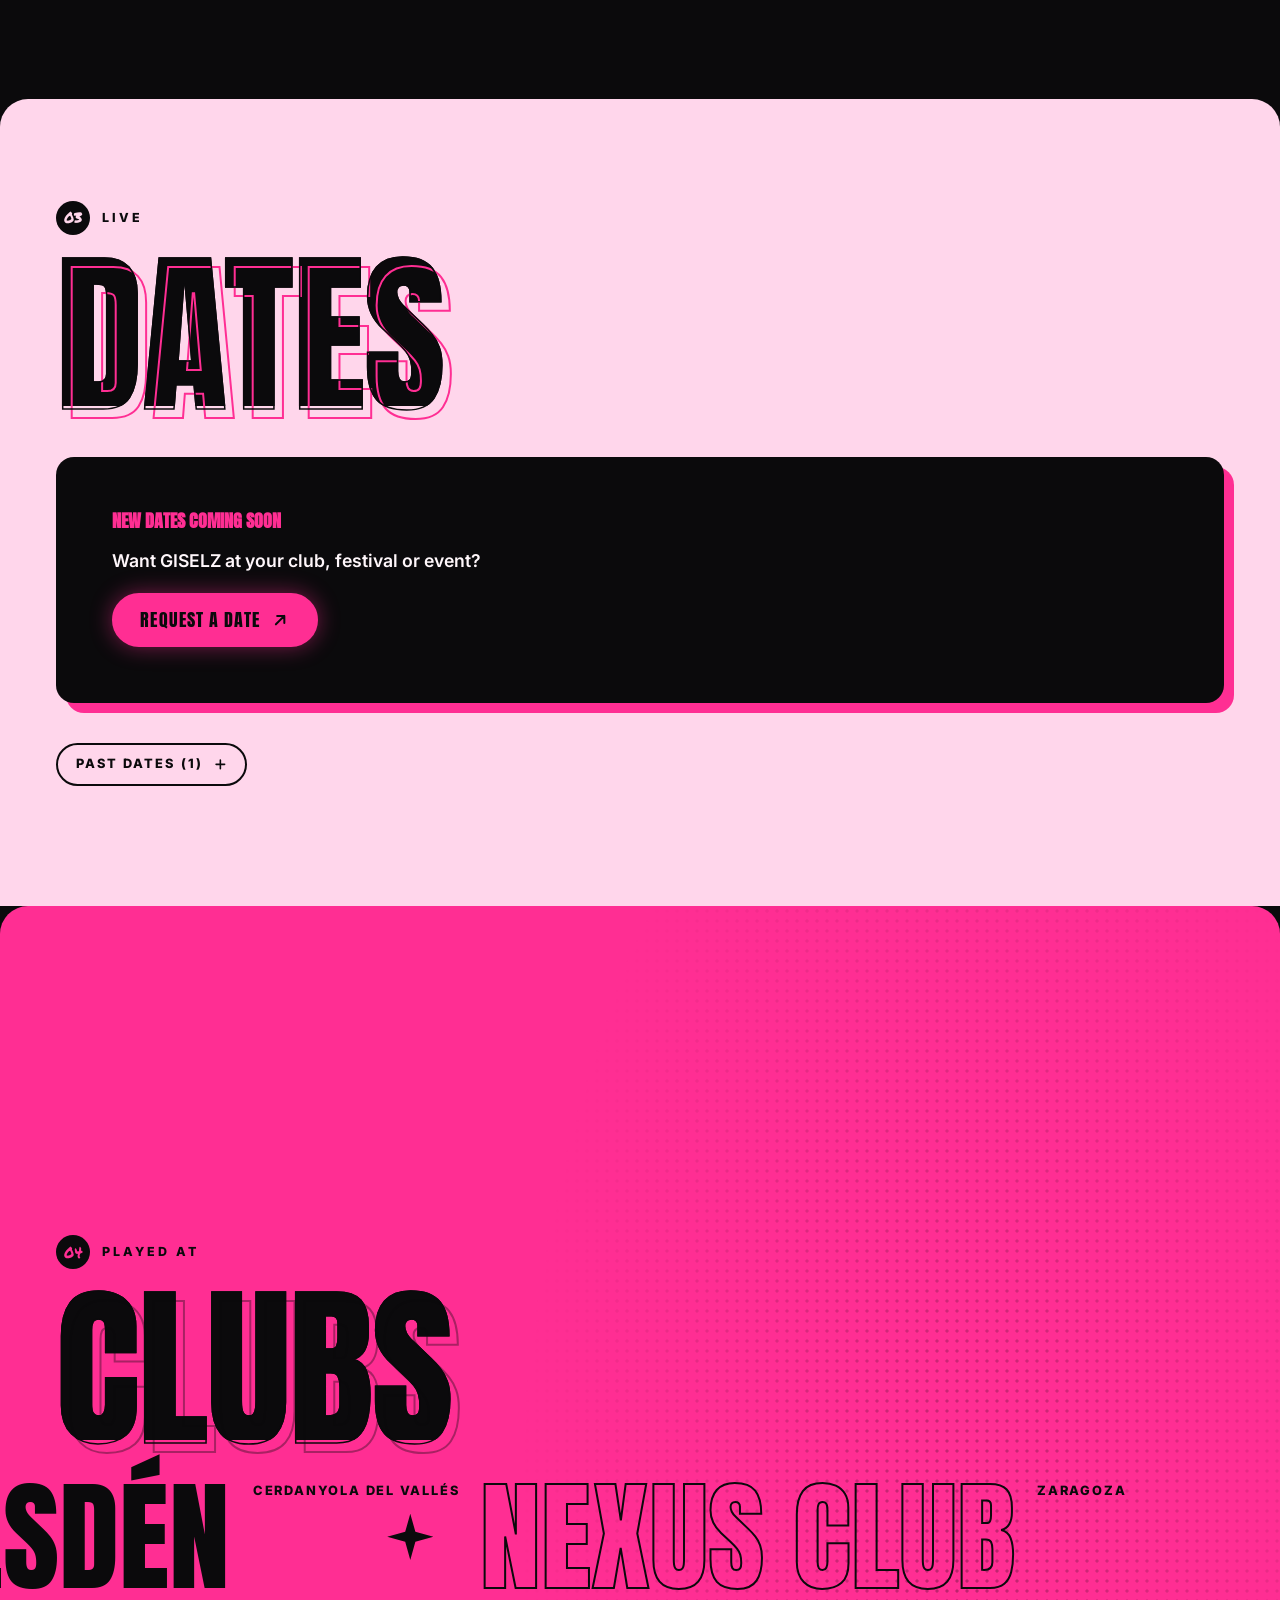
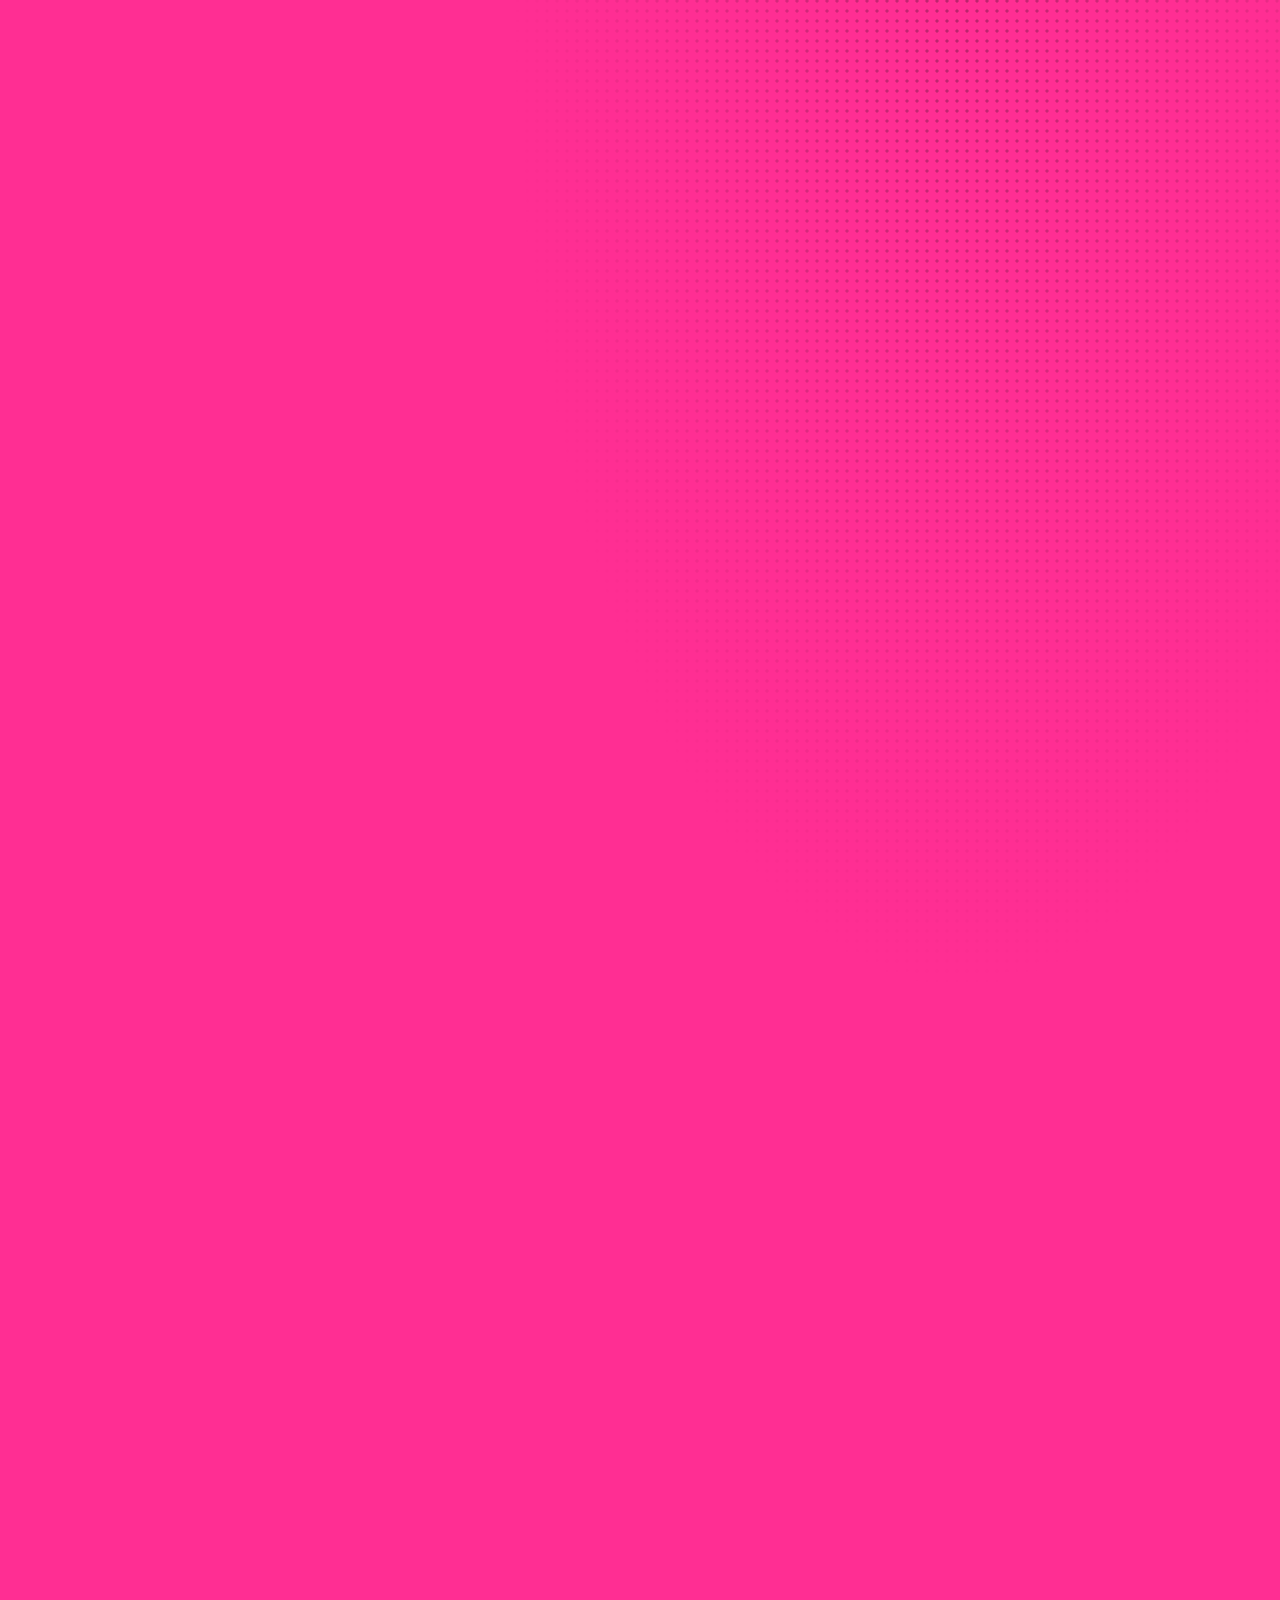
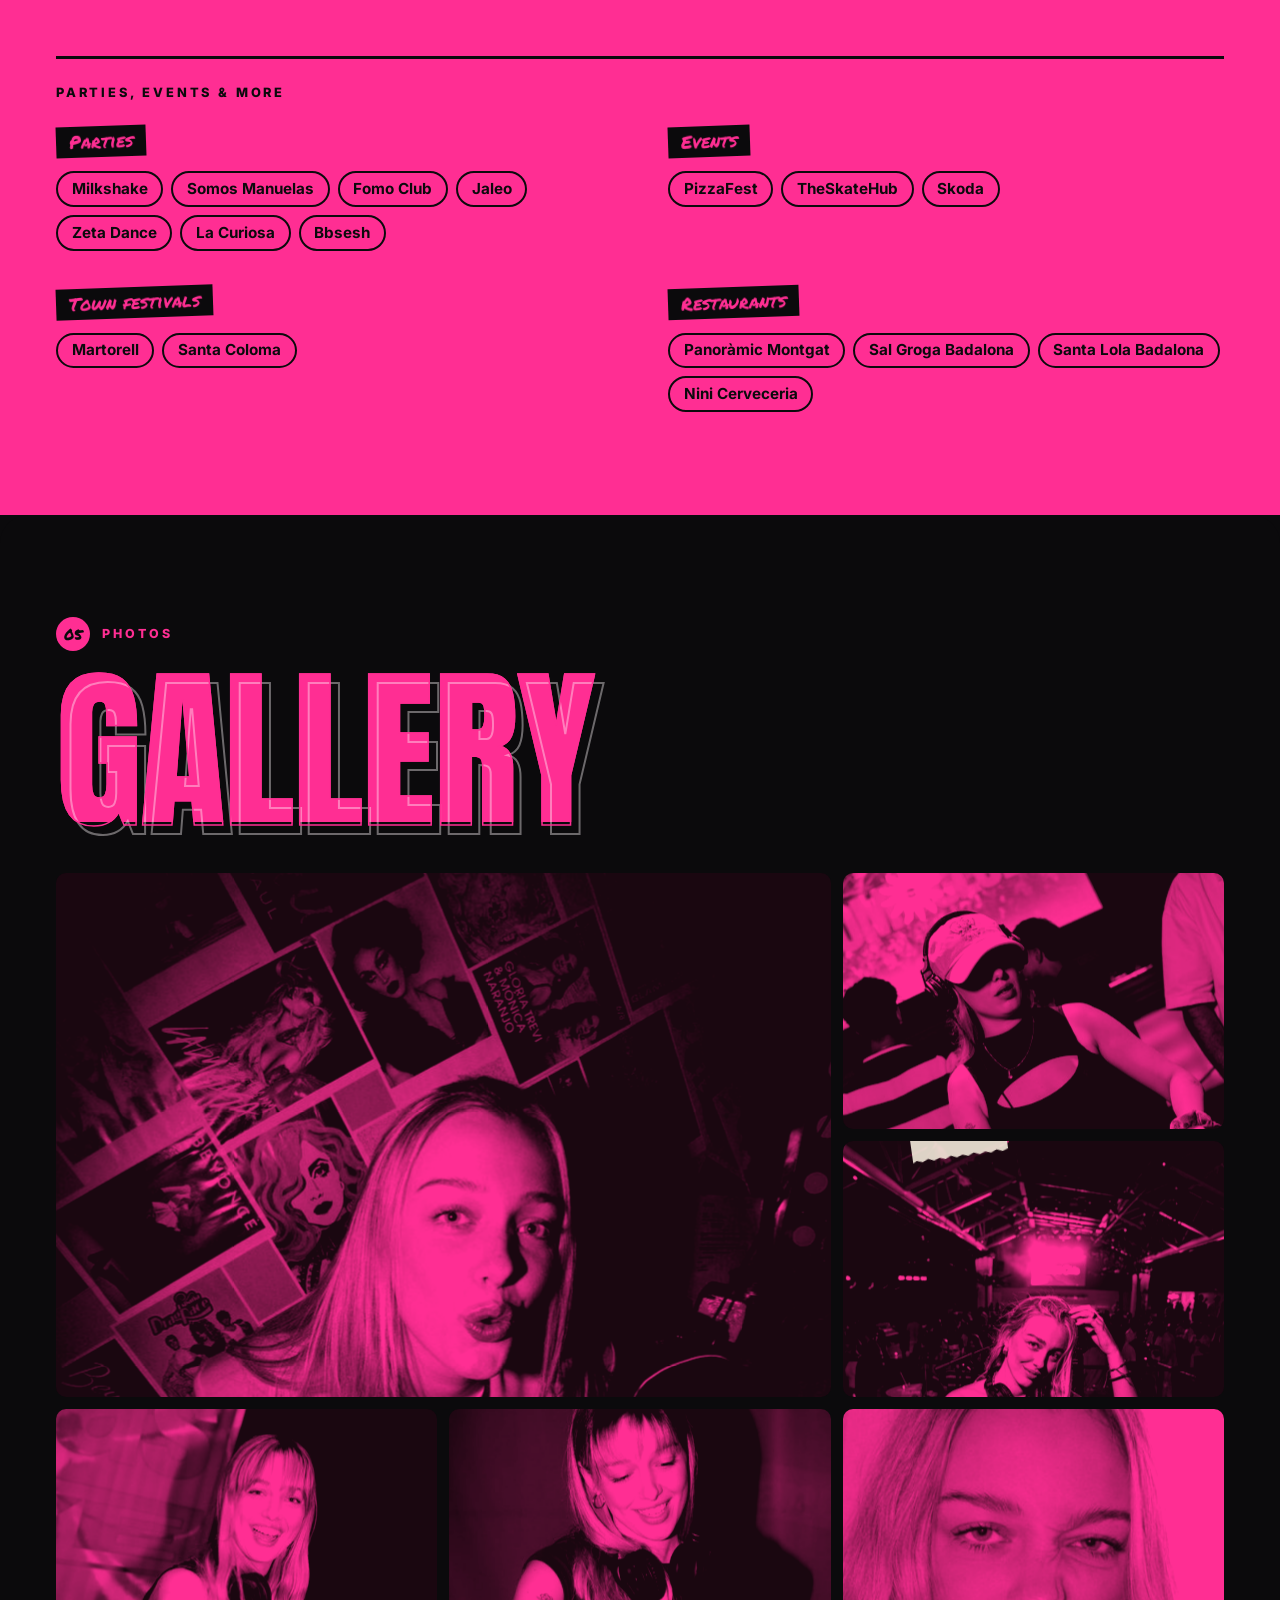
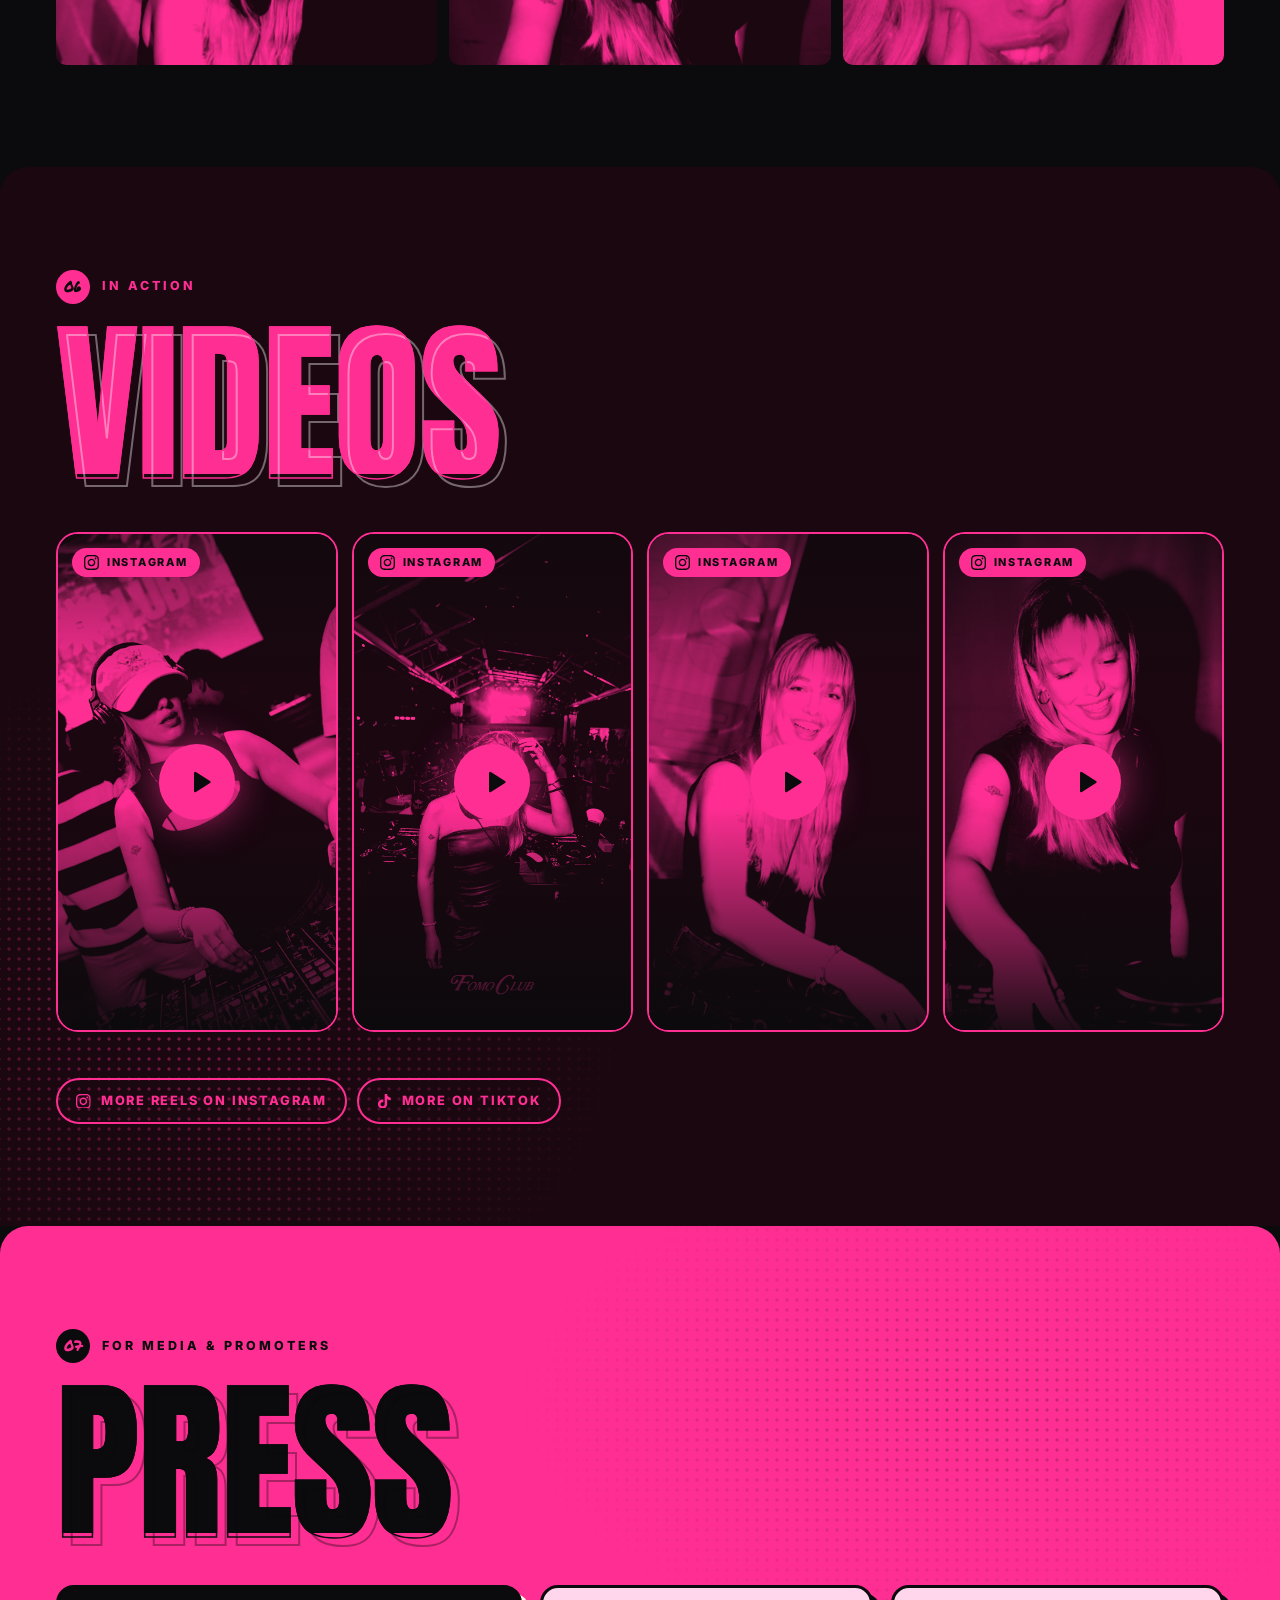
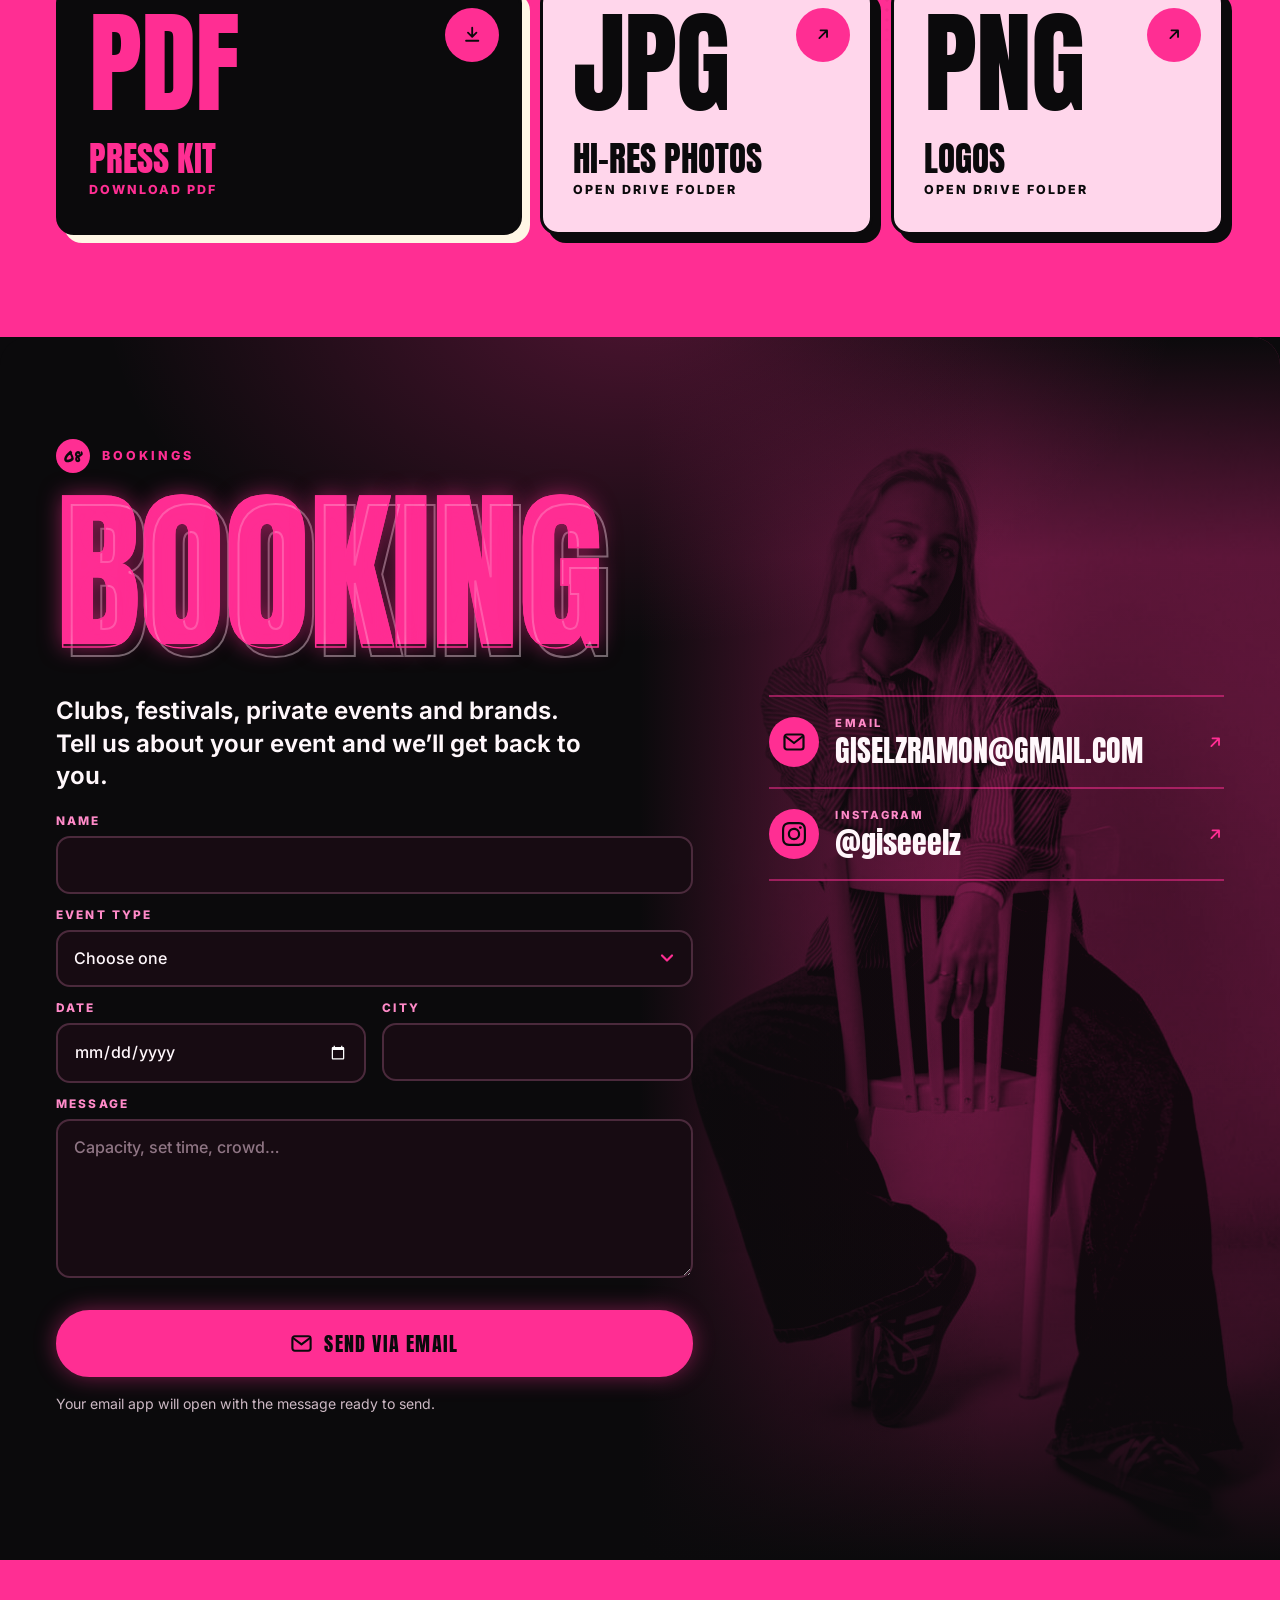
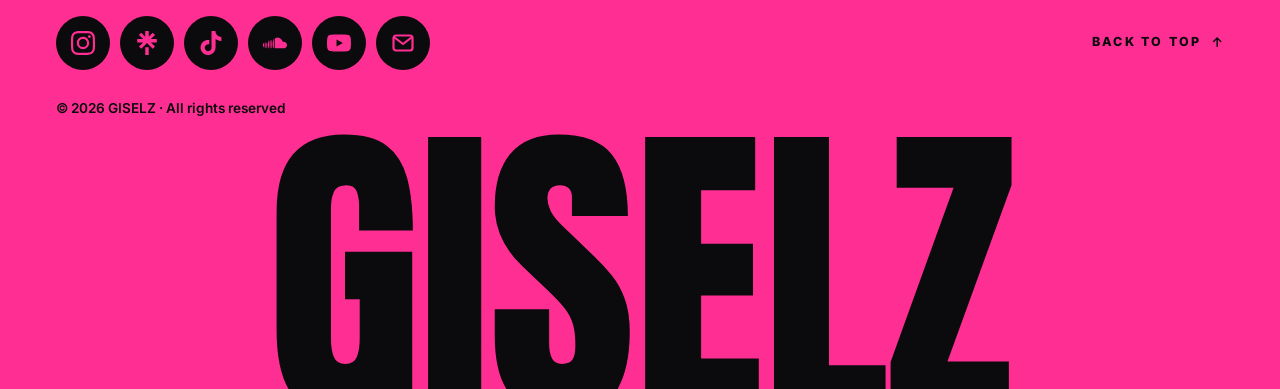
==== commit 8d8371d6: "Simplify the page title to "GISELZ — Web oficial y booking" Tab title, Open Graph and Twitter titles" ====
--- a/index.html
+++ b/index.html
@@ -5,7 +5,7 @@
   <meta name="viewport" content="width=device-width, initial-scale=1, viewport-fit=cover">
 
   <!-- SEO · si cambias de dominio, cambia también estas direcciones (canonical, og:url, og:image, twitter:image y la ficha de abajo) -->
-  <title>GISELZ · DJ Open Format en Barcelona — Web oficial y booking</title>
+  <title>GISELZ — Web oficial y booking</title>
   <meta name="description" content="Web oficial de GISELZ, DJ open format de Barcelona. Reggaeton, latin tech, tech house y house. Ha pinchado en Pachá Barcelona y Sala Apolo. Fechas, música y booking.">
   <link rel="canonical" href="https://giseelz-web.vercel.app/">
   <meta name="theme-color" content="#0b0a0c">
@@ -16,7 +16,7 @@
   <meta property="og:site_name" content="GISELZ">
   <meta property="og:locale" content="es_ES">
   <meta property="og:locale:alternate" content="en_GB">
-  <meta property="og:title" content="GISELZ · DJ Open Format · Barcelona">
+  <meta property="og:title" content="GISELZ — Web oficial y booking">
   <meta property="og:description" content="DJ open format de Barcelona. Reggaeton, latin tech, tech house y house. Fechas, música y booking.">
   <meta property="og:url" content="https://giseelz-web.vercel.app/">
   <meta property="og:image" content="https://giseelz-web.vercel.app/assets/img/og-image.jpg">
@@ -24,7 +24,7 @@
   <meta property="og:image:height" content="630">
   <meta property="og:image:alt" content="GISELZ, DJ open format">
   <meta name="twitter:card" content="summary_large_image">
-  <meta name="twitter:title" content="GISELZ · DJ Open Format · Barcelona">
+  <meta name="twitter:title" content="GISELZ — Web oficial y booking">
   <meta name="twitter:description" content="DJ open format de Barcelona. Reggaeton, latin tech, tech house y house. Fechas, música y booking.">
   <meta name="twitter:image" content="https://giseelz-web.vercel.app/assets/img/og-image.jpg">
 
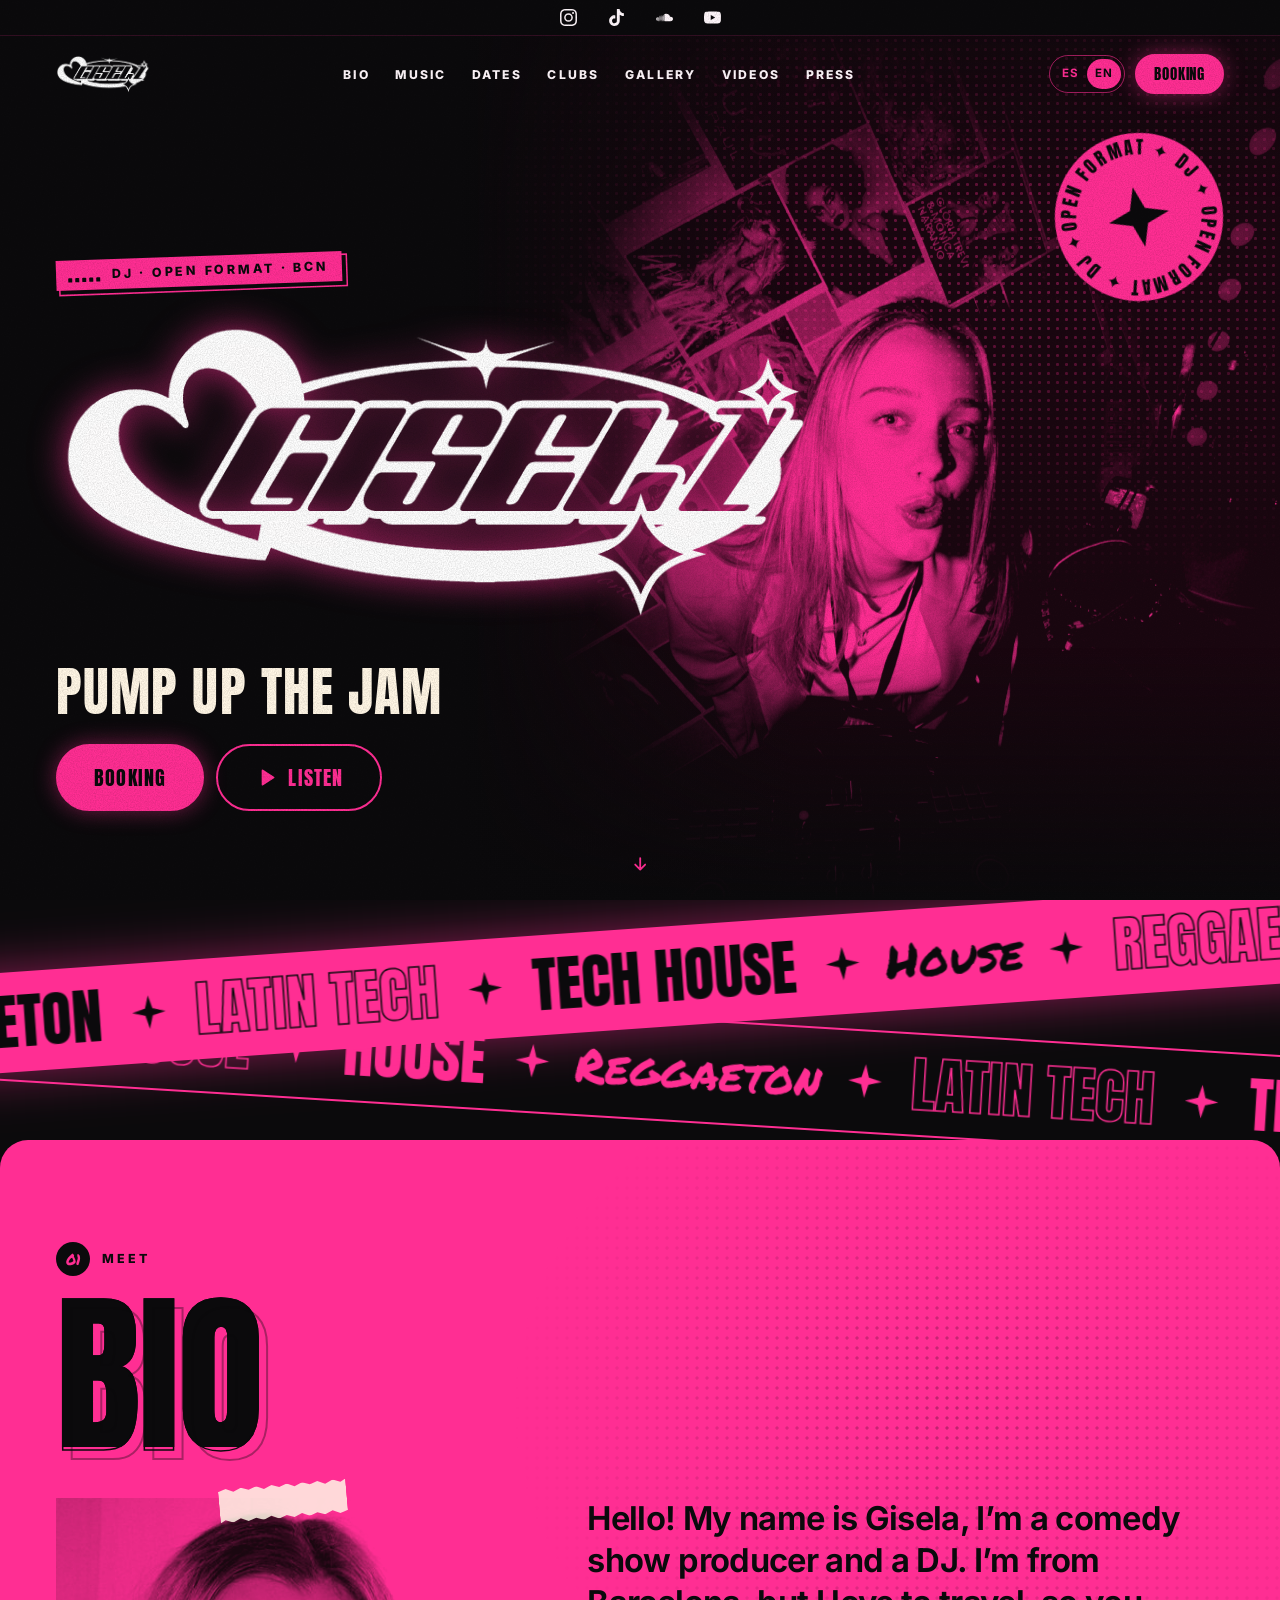
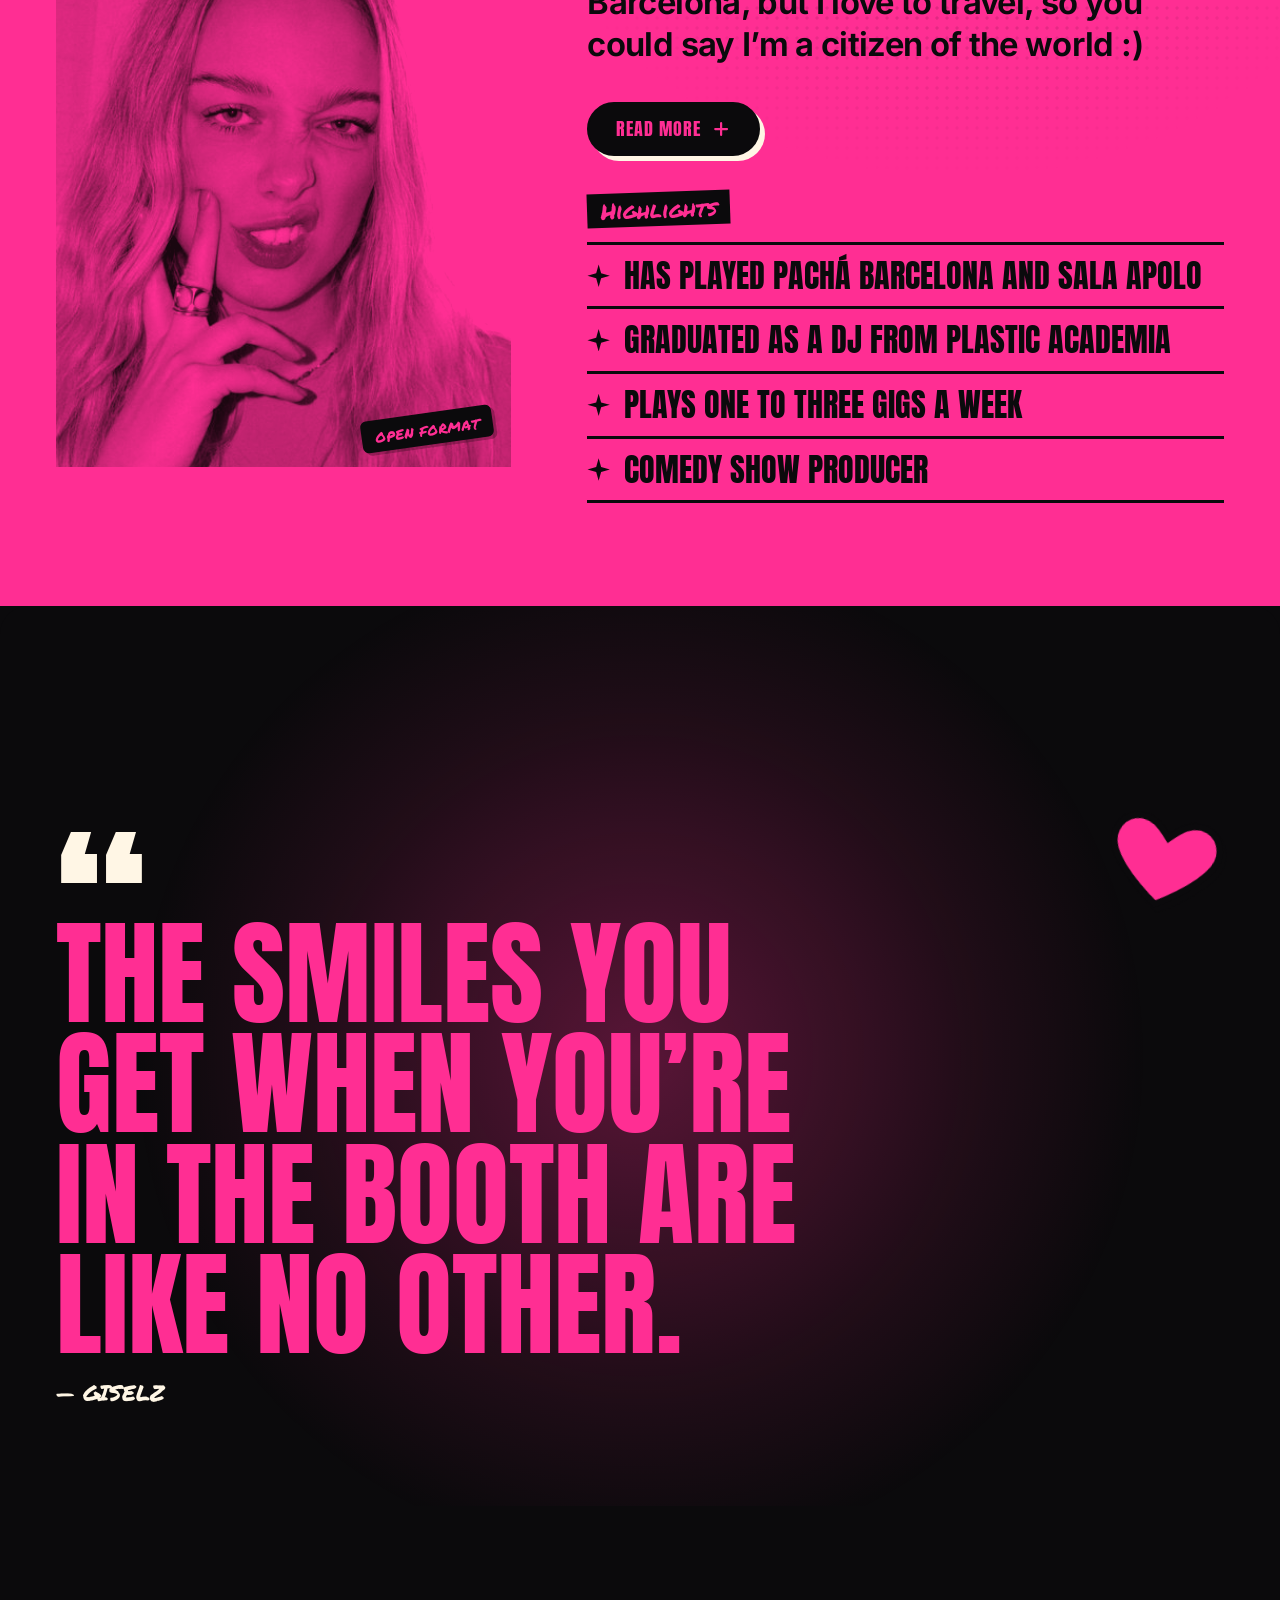
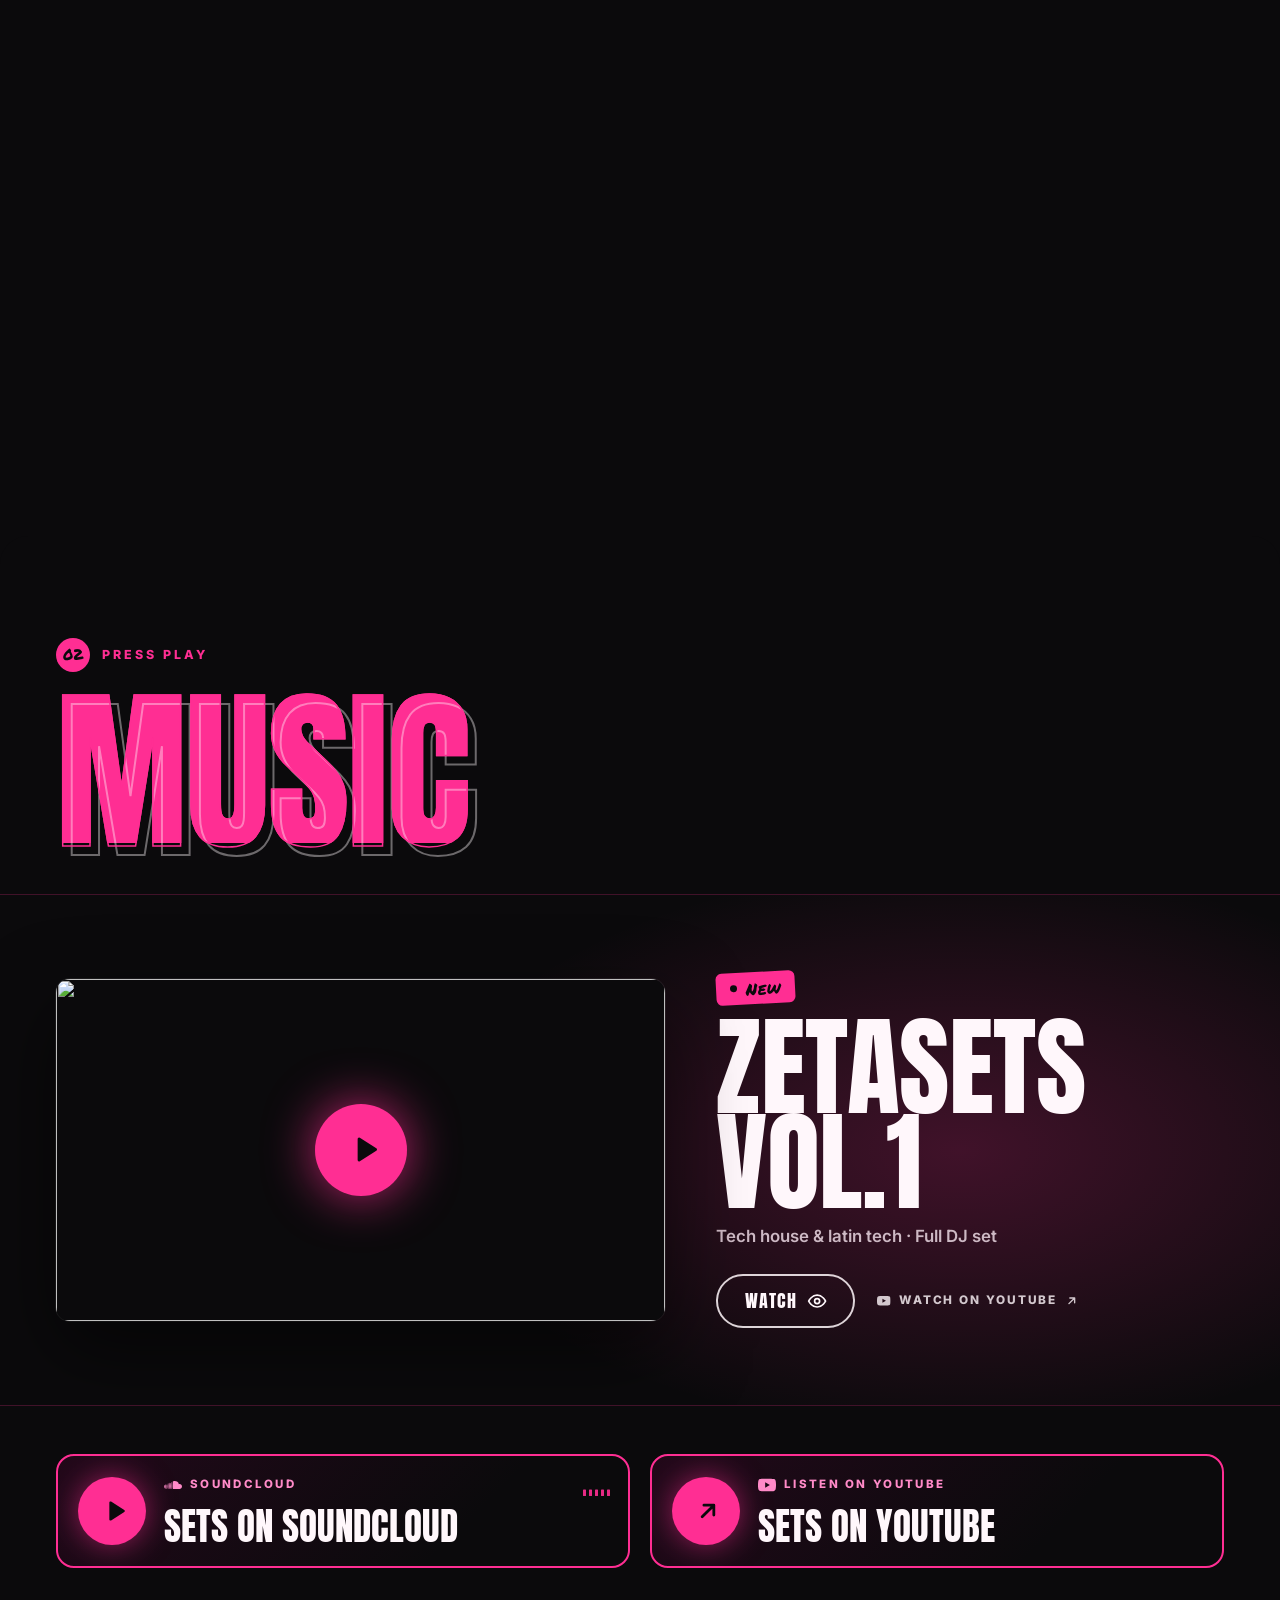
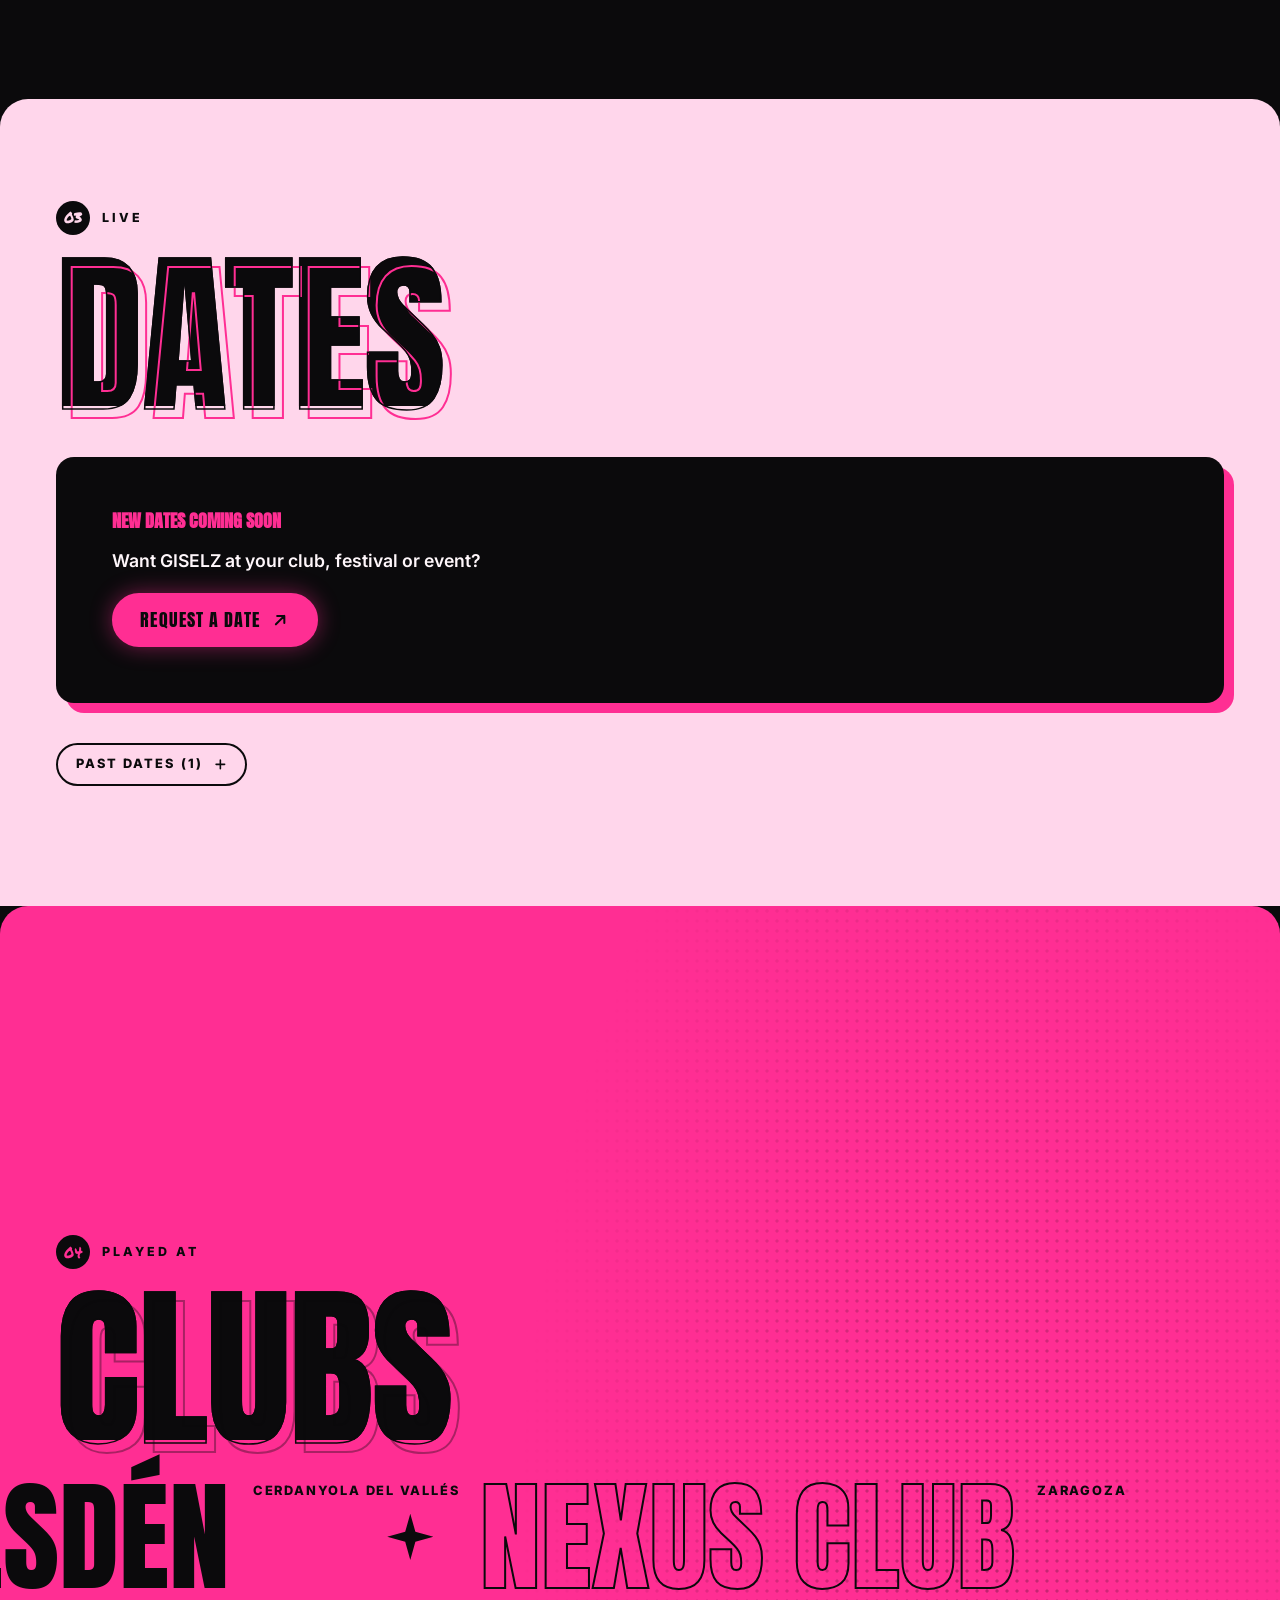
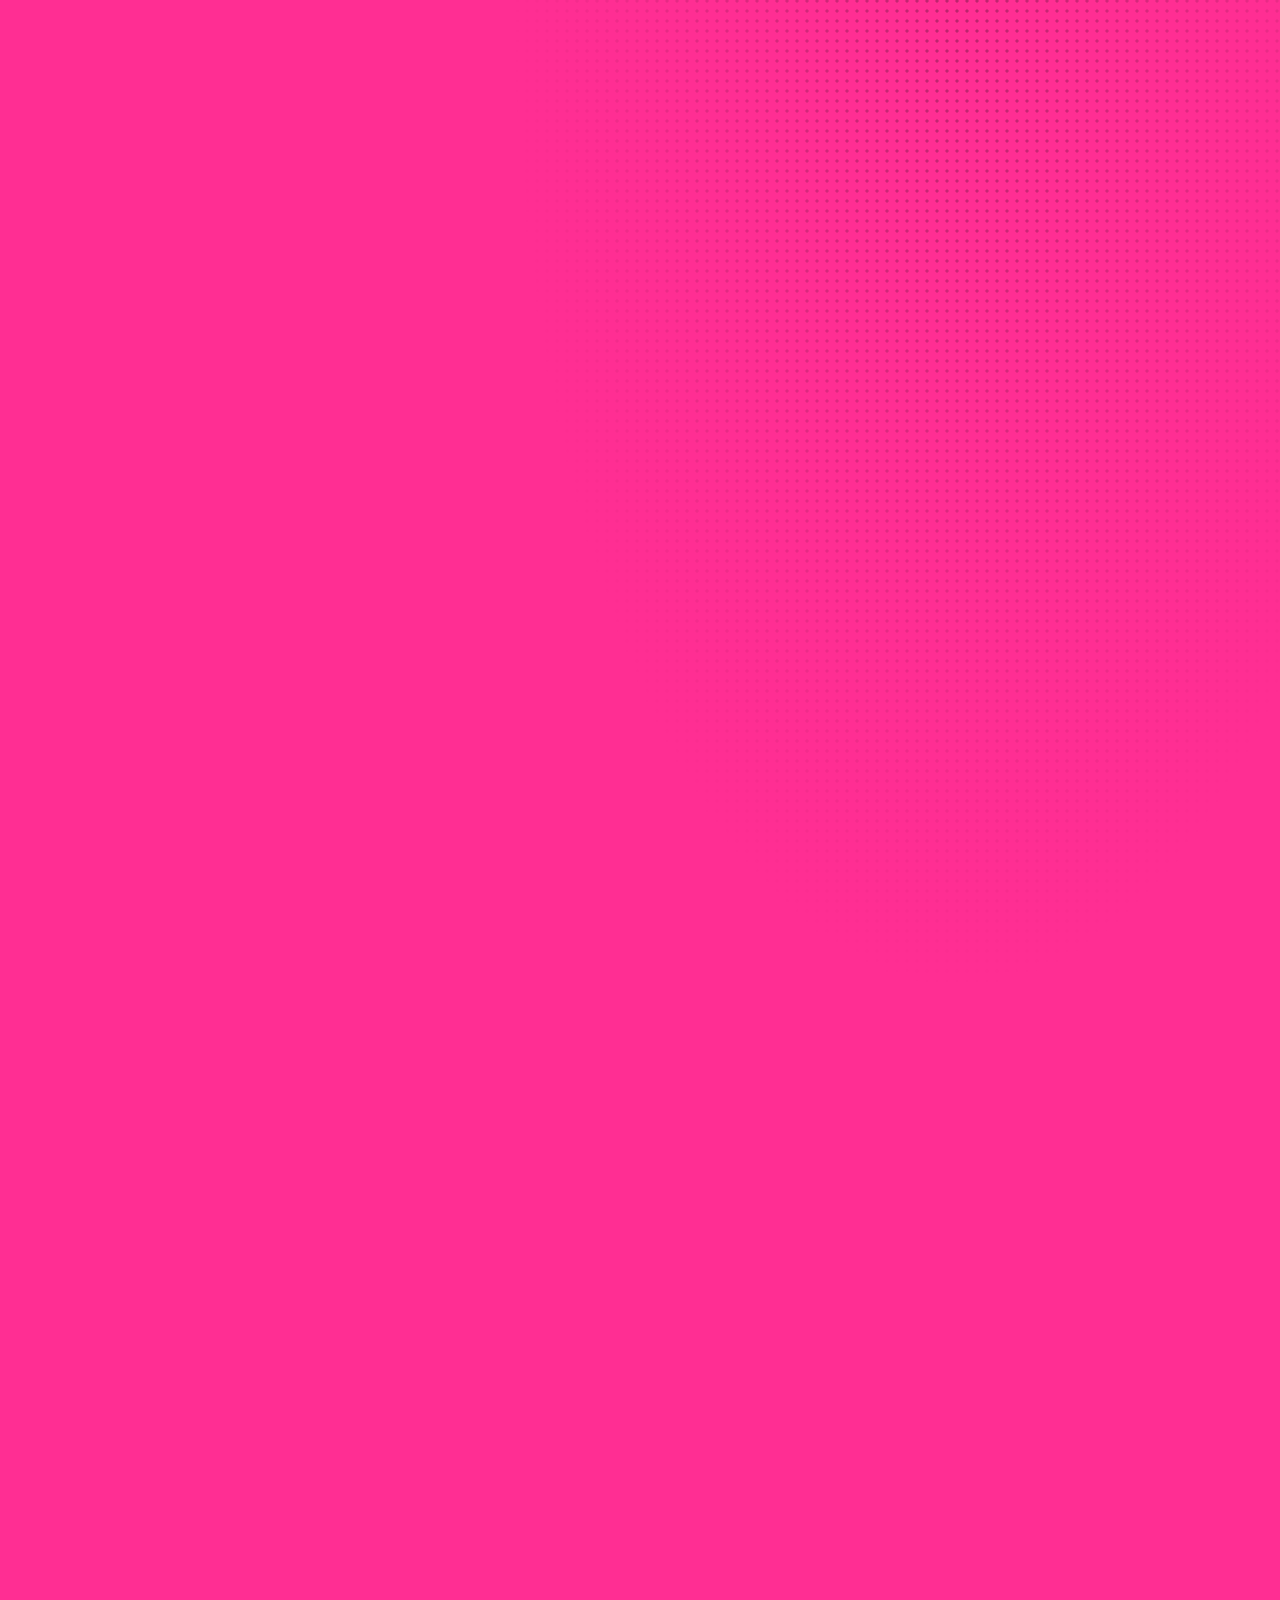
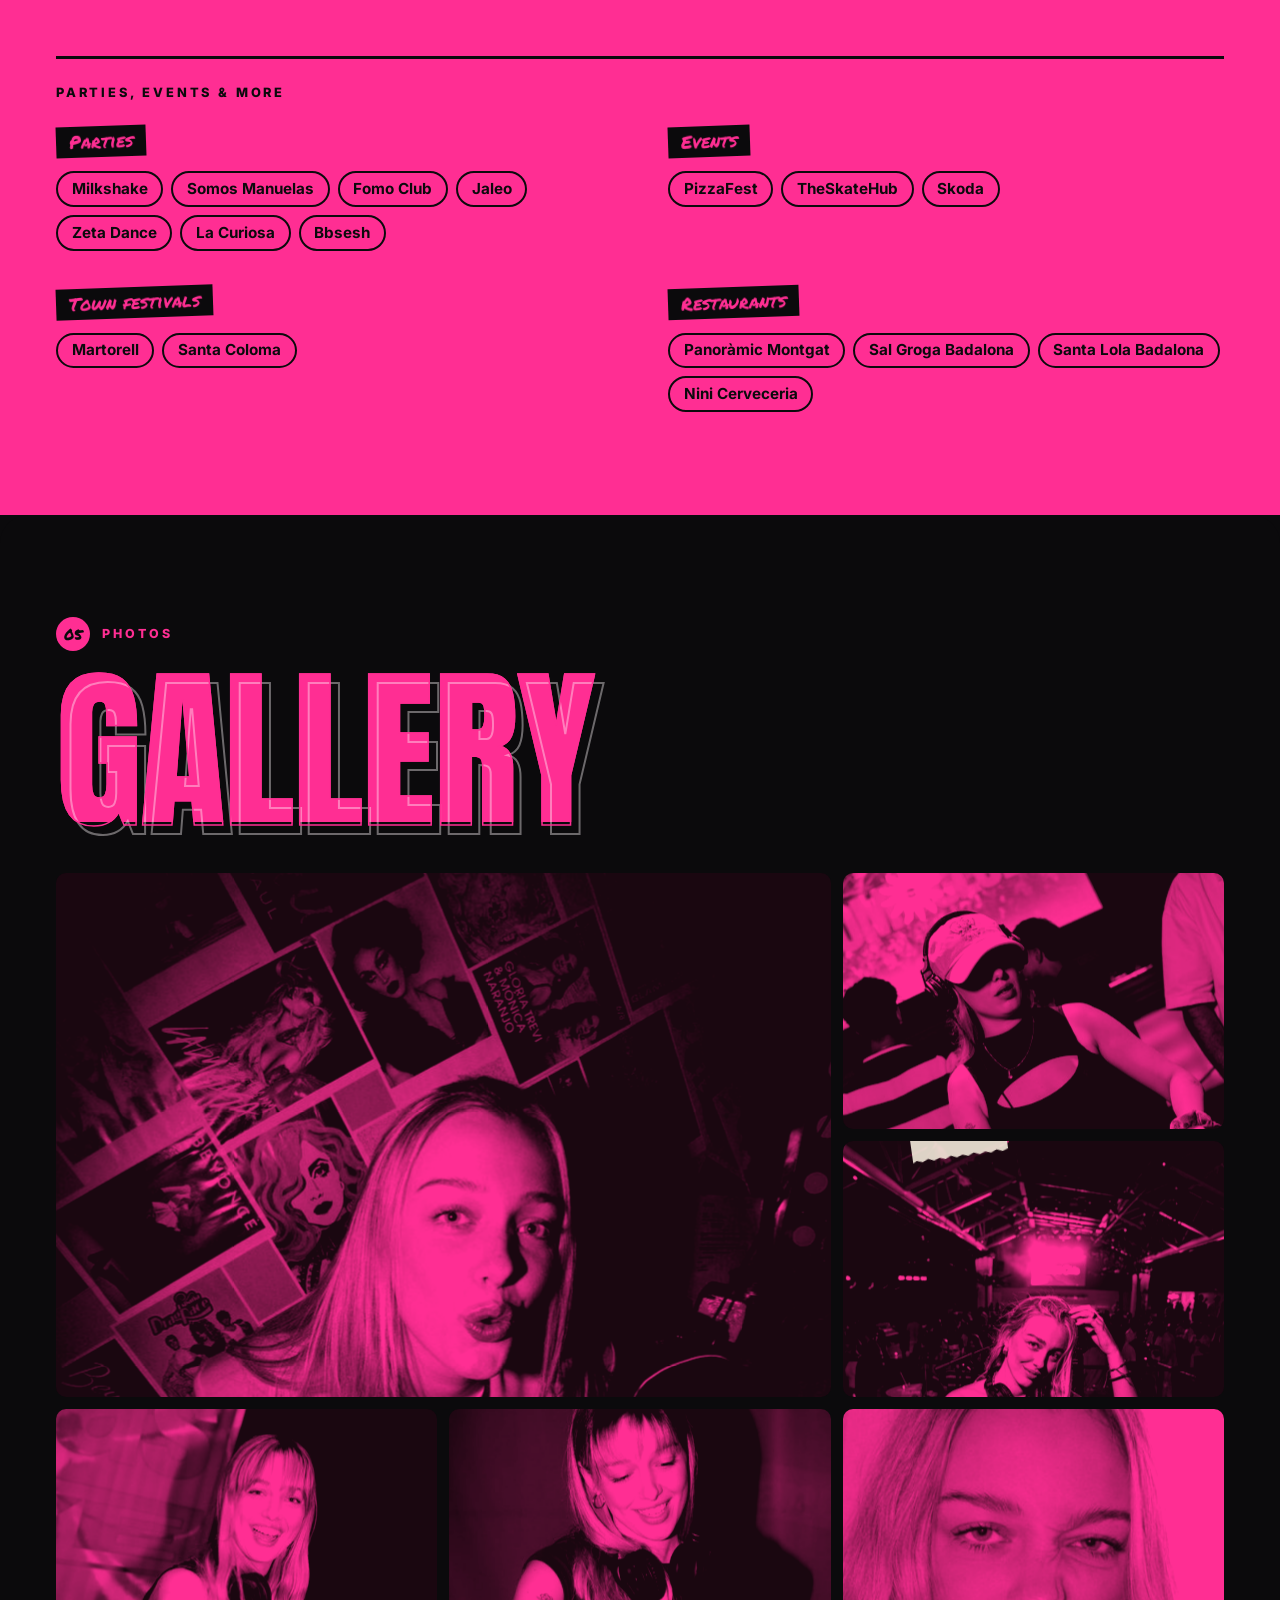
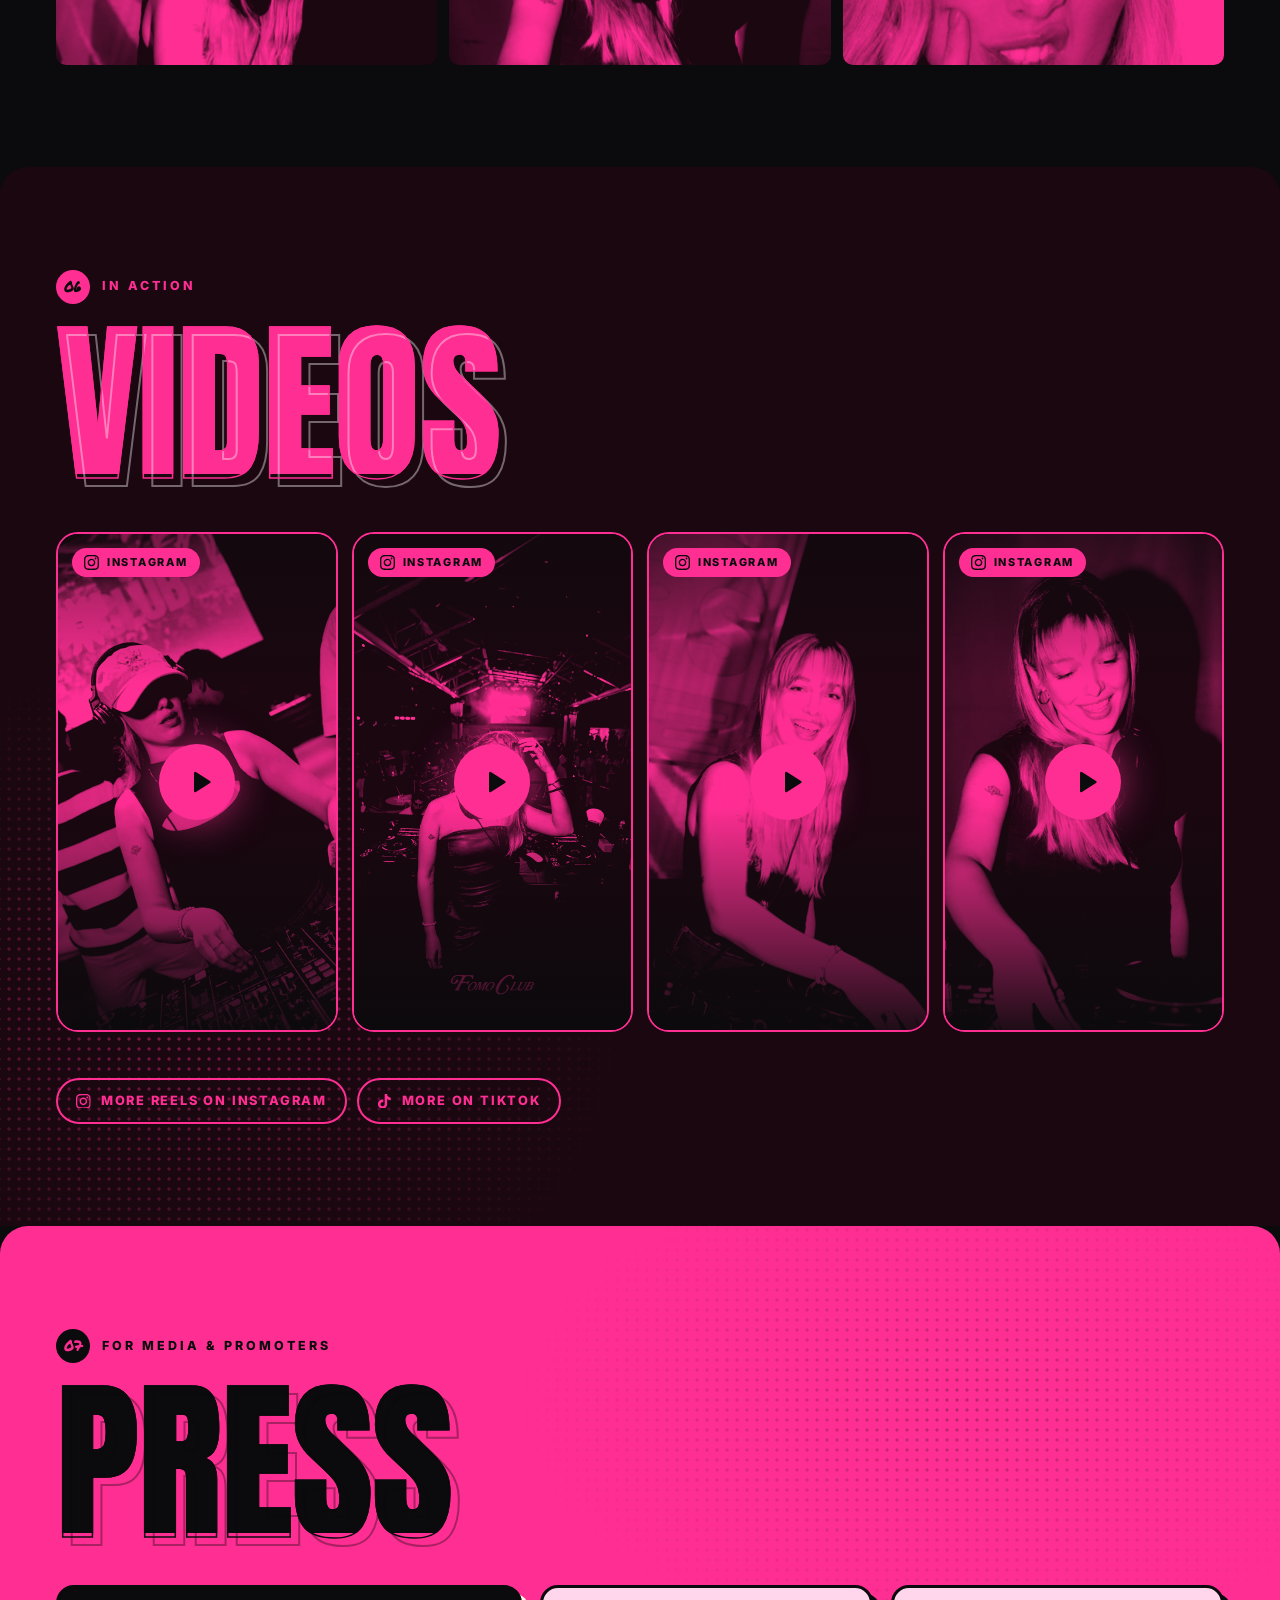
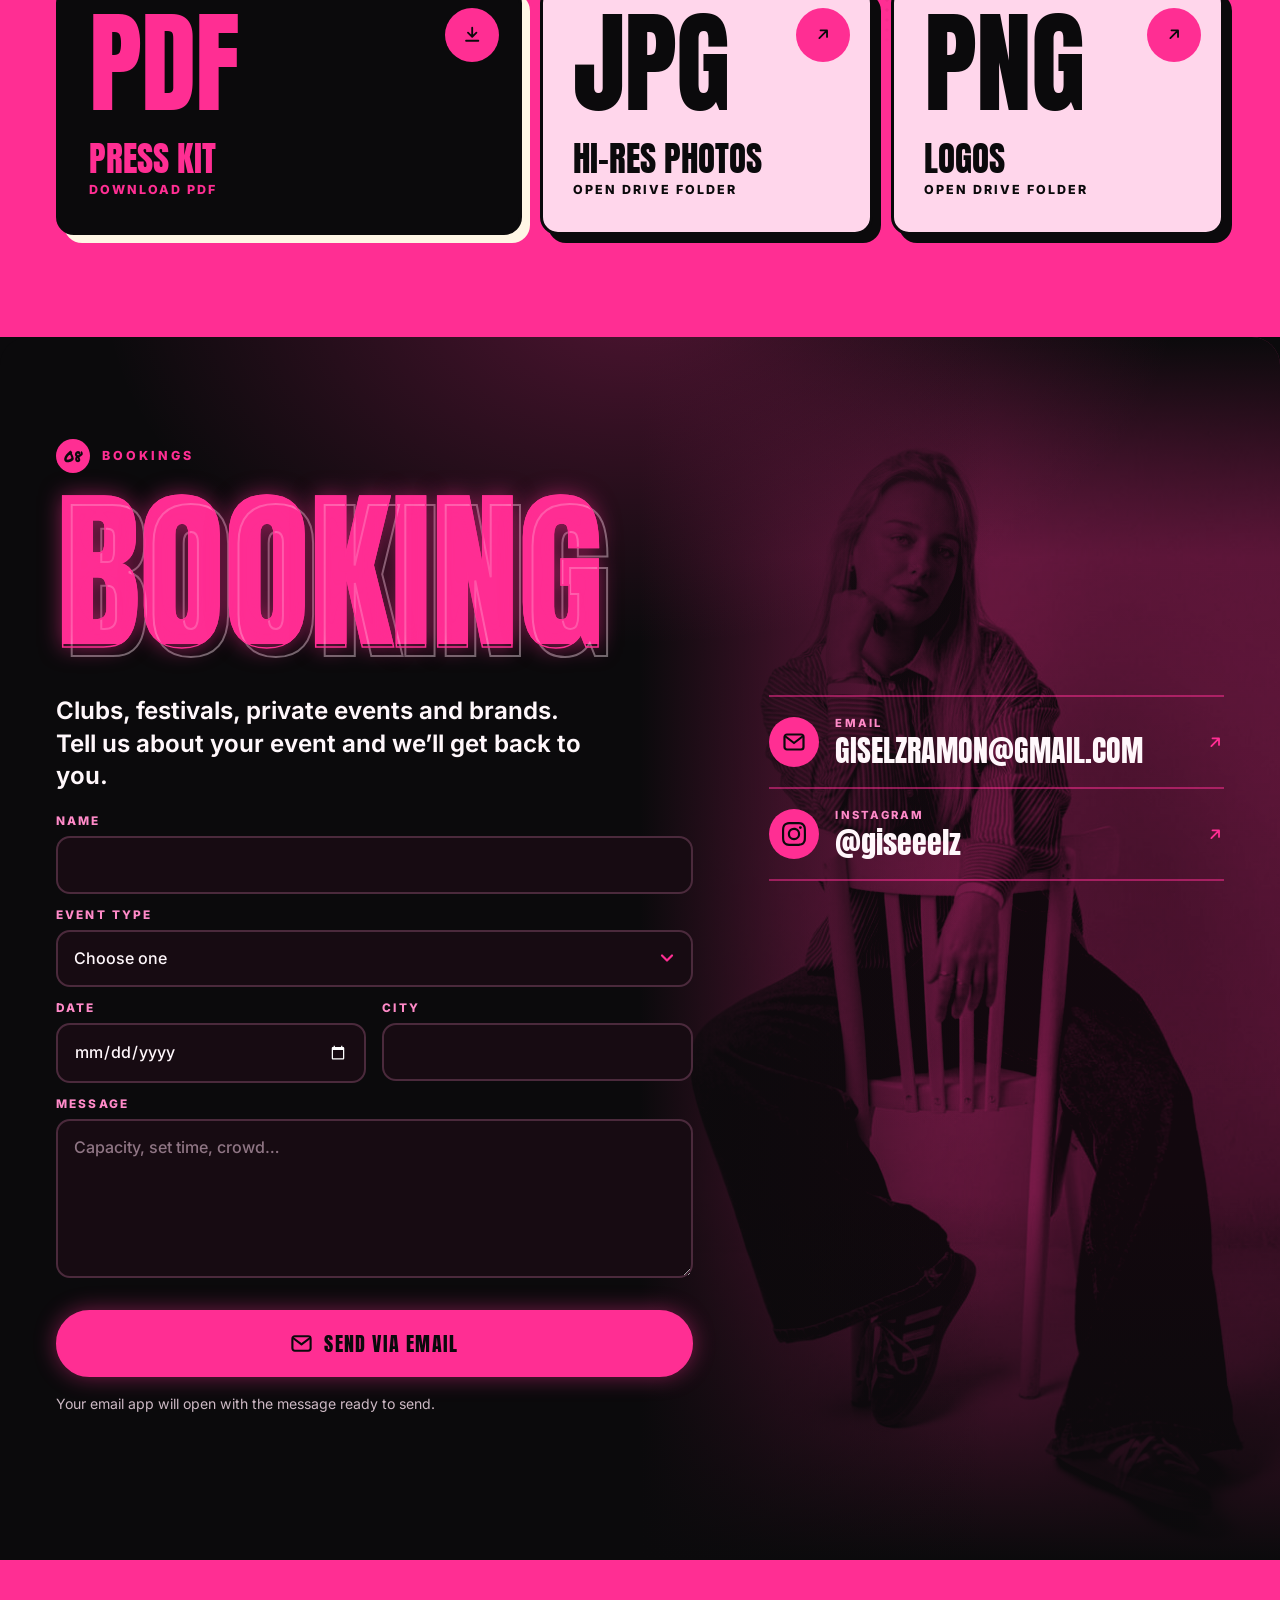
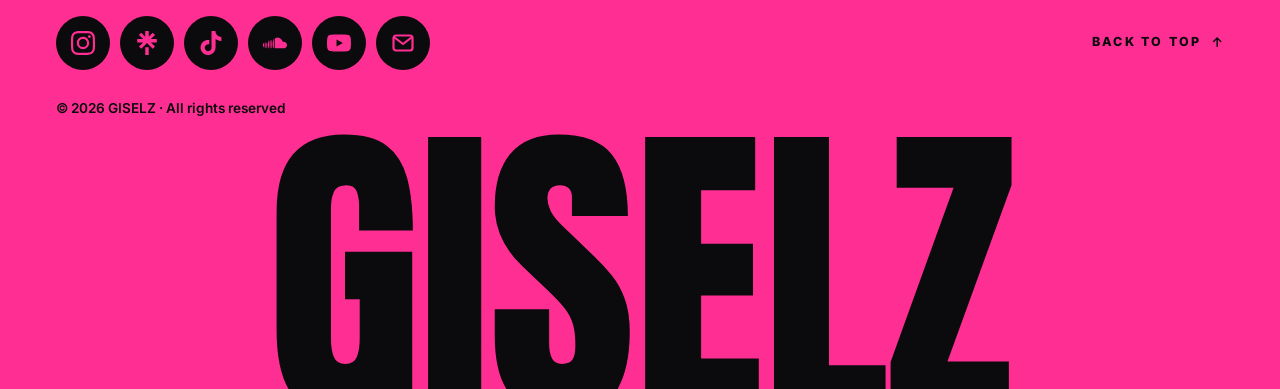
==== commit f1671c57: "Move the site to www.giselz.com - Canonical, Open Graph/Twitter image and URL, structured data, robo" ====
--- a/index.html
+++ b/index.html
@@ -7,7 +7,7 @@
   <!-- SEO · si cambias de dominio, cambia también estas direcciones (canonical, og:url, og:image, twitter:image y la ficha de abajo) -->
   <title>GISELZ — Web oficial y booking</title>
   <meta name="description" content="Web oficial de GISELZ, DJ open format de Barcelona. Reggaeton, latin tech, tech house y house. Ha pinchado en Pachá Barcelona y Sala Apolo. Fechas, música y booking.">
-  <link rel="canonical" href="https://giseelz-web.vercel.app/">
+  <link rel="canonical" href="https://www.giselz.com/">
   <meta name="theme-color" content="#0b0a0c">
   <meta name="color-scheme" content="dark">
 
@@ -18,15 +18,15 @@
   <meta property="og:locale:alternate" content="en_GB">
   <meta property="og:title" content="GISELZ — Web oficial y booking">
   <meta property="og:description" content="DJ open format de Barcelona. Reggaeton, latin tech, tech house y house. Fechas, música y booking.">
-  <meta property="og:url" content="https://giseelz-web.vercel.app/">
-  <meta property="og:image" content="https://giseelz-web.vercel.app/assets/img/og-image.jpg">
+  <meta property="og:url" content="https://www.giselz.com/">
+  <meta property="og:image" content="https://www.giselz.com/assets/img/og-image.jpg">
   <meta property="og:image:width" content="1200">
   <meta property="og:image:height" content="630">
   <meta property="og:image:alt" content="GISELZ, DJ open format">
   <meta name="twitter:card" content="summary_large_image">
   <meta name="twitter:title" content="GISELZ — Web oficial y booking">
   <meta name="twitter:description" content="DJ open format de Barcelona. Reggaeton, latin tech, tech house y house. Fechas, música y booking.">
-  <meta name="twitter:image" content="https://giseelz-web.vercel.app/assets/img/og-image.jpg">
+  <meta name="twitter:image" content="https://www.giselz.com/assets/img/og-image.jpg">
 
   <link rel="icon" href="assets/img/favicon.svg" type="image/svg+xml">
   <link rel="icon" href="assets/img/favicon-32.png" sizes="32x32" type="image/png">
@@ -56,8 +56,8 @@
     "jobTitle": "DJ",
     "description": "DJ open format de Barcelona: reggaeton, latin tech, tech house y house.",
     "homeLocation": { "@type": "City", "name": "Barcelona" },
-    "url": "https://giseelz-web.vercel.app/",
-    "image": "https://giseelz-web.vercel.app/assets/img/og-image.jpg",
+    "url": "https://www.giselz.com/",
+    "image": "https://www.giselz.com/assets/img/og-image.jpg",
     "sameAs": ["https://www.instagram.com/giseeelz/", "https://www.tiktok.com/@giseeelz", "https://soundcloud.com/giselz", "https://www.youtube.com/@giselzmusic", "https://linktr.ee/gislz"]
   }
   </script>
